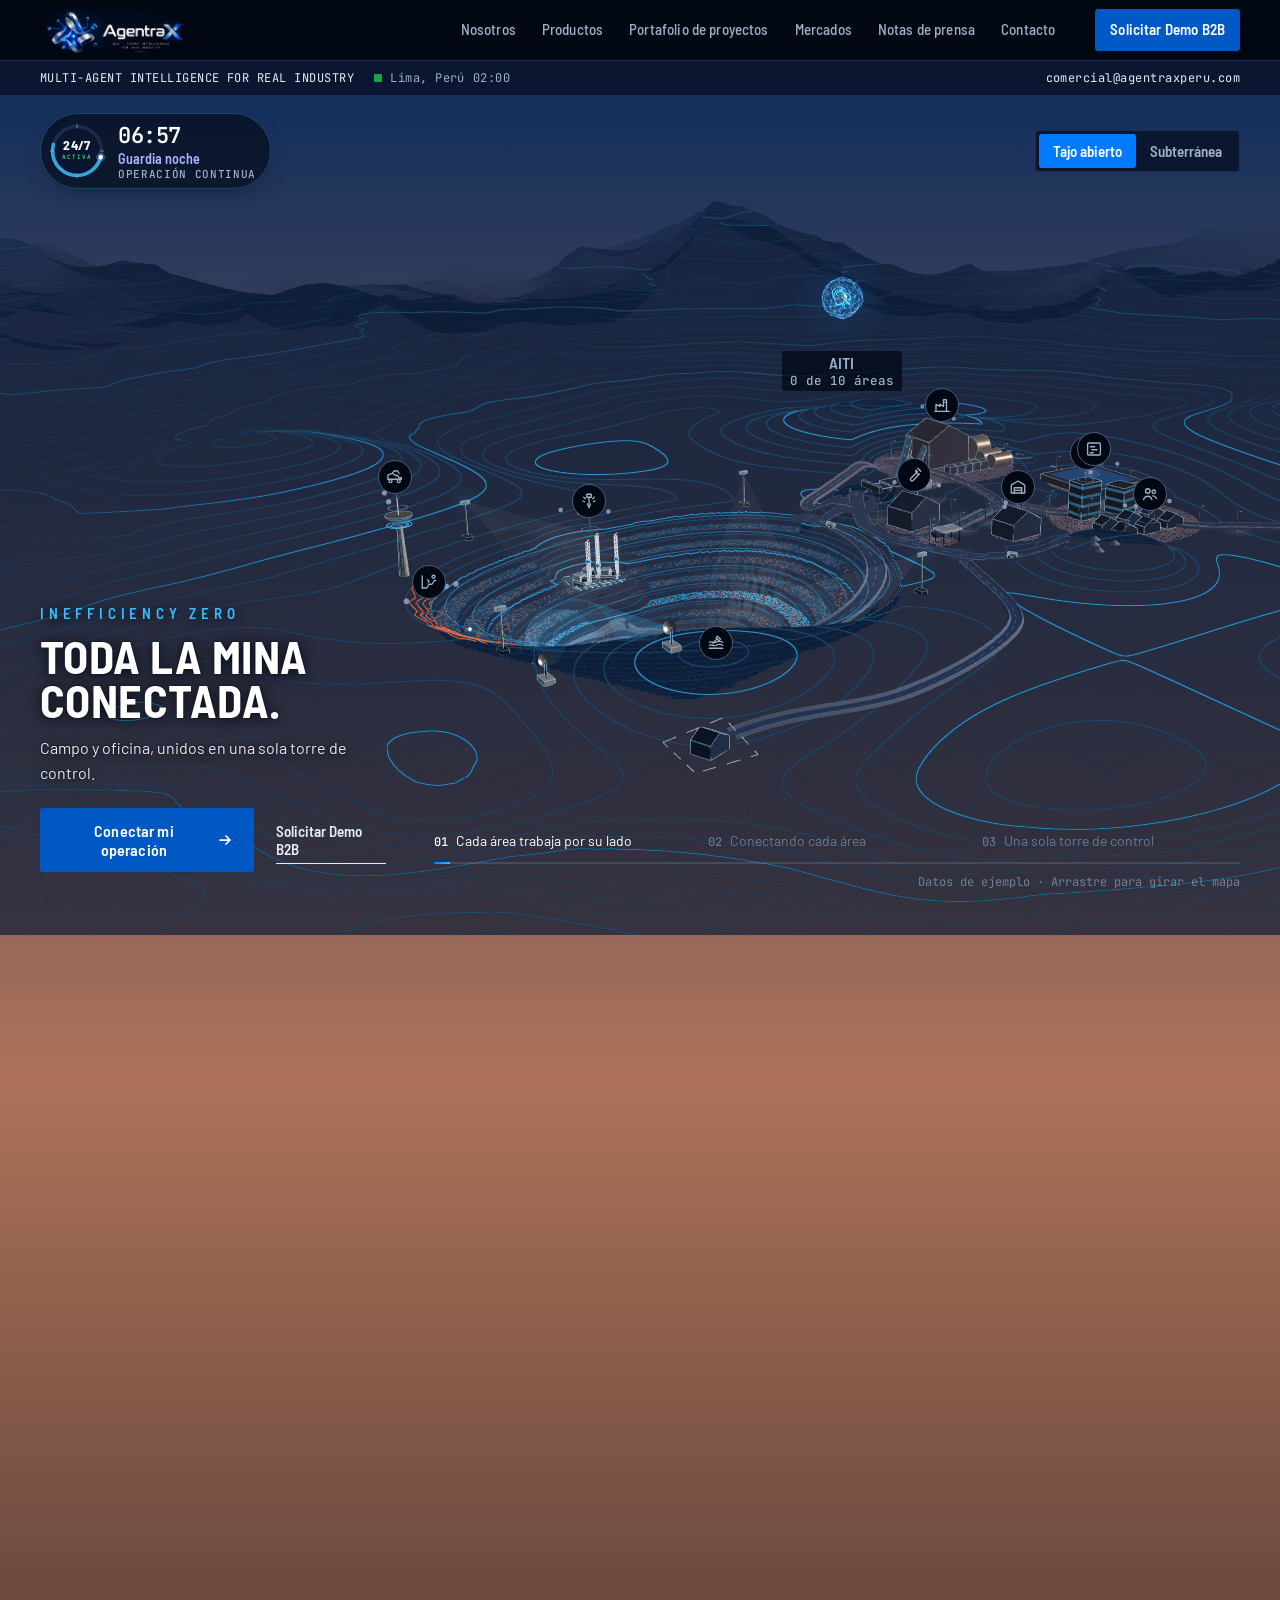
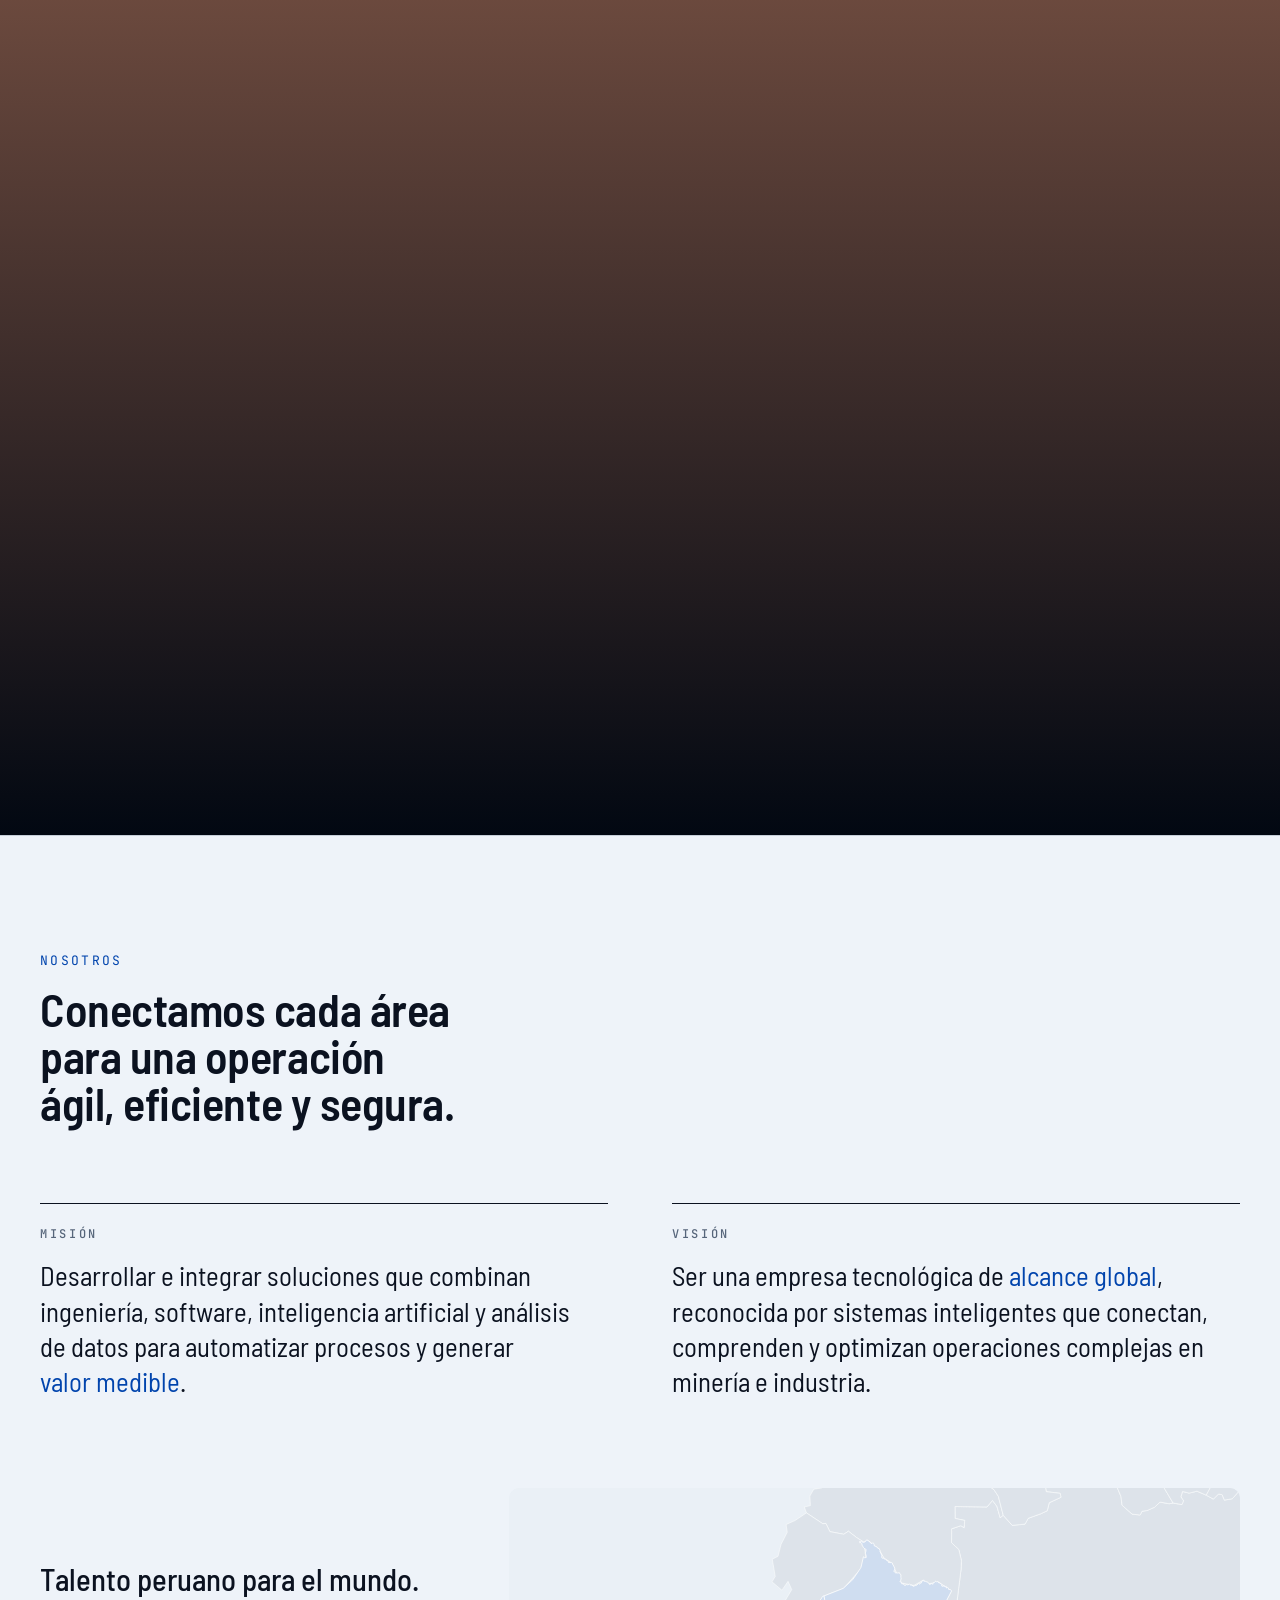
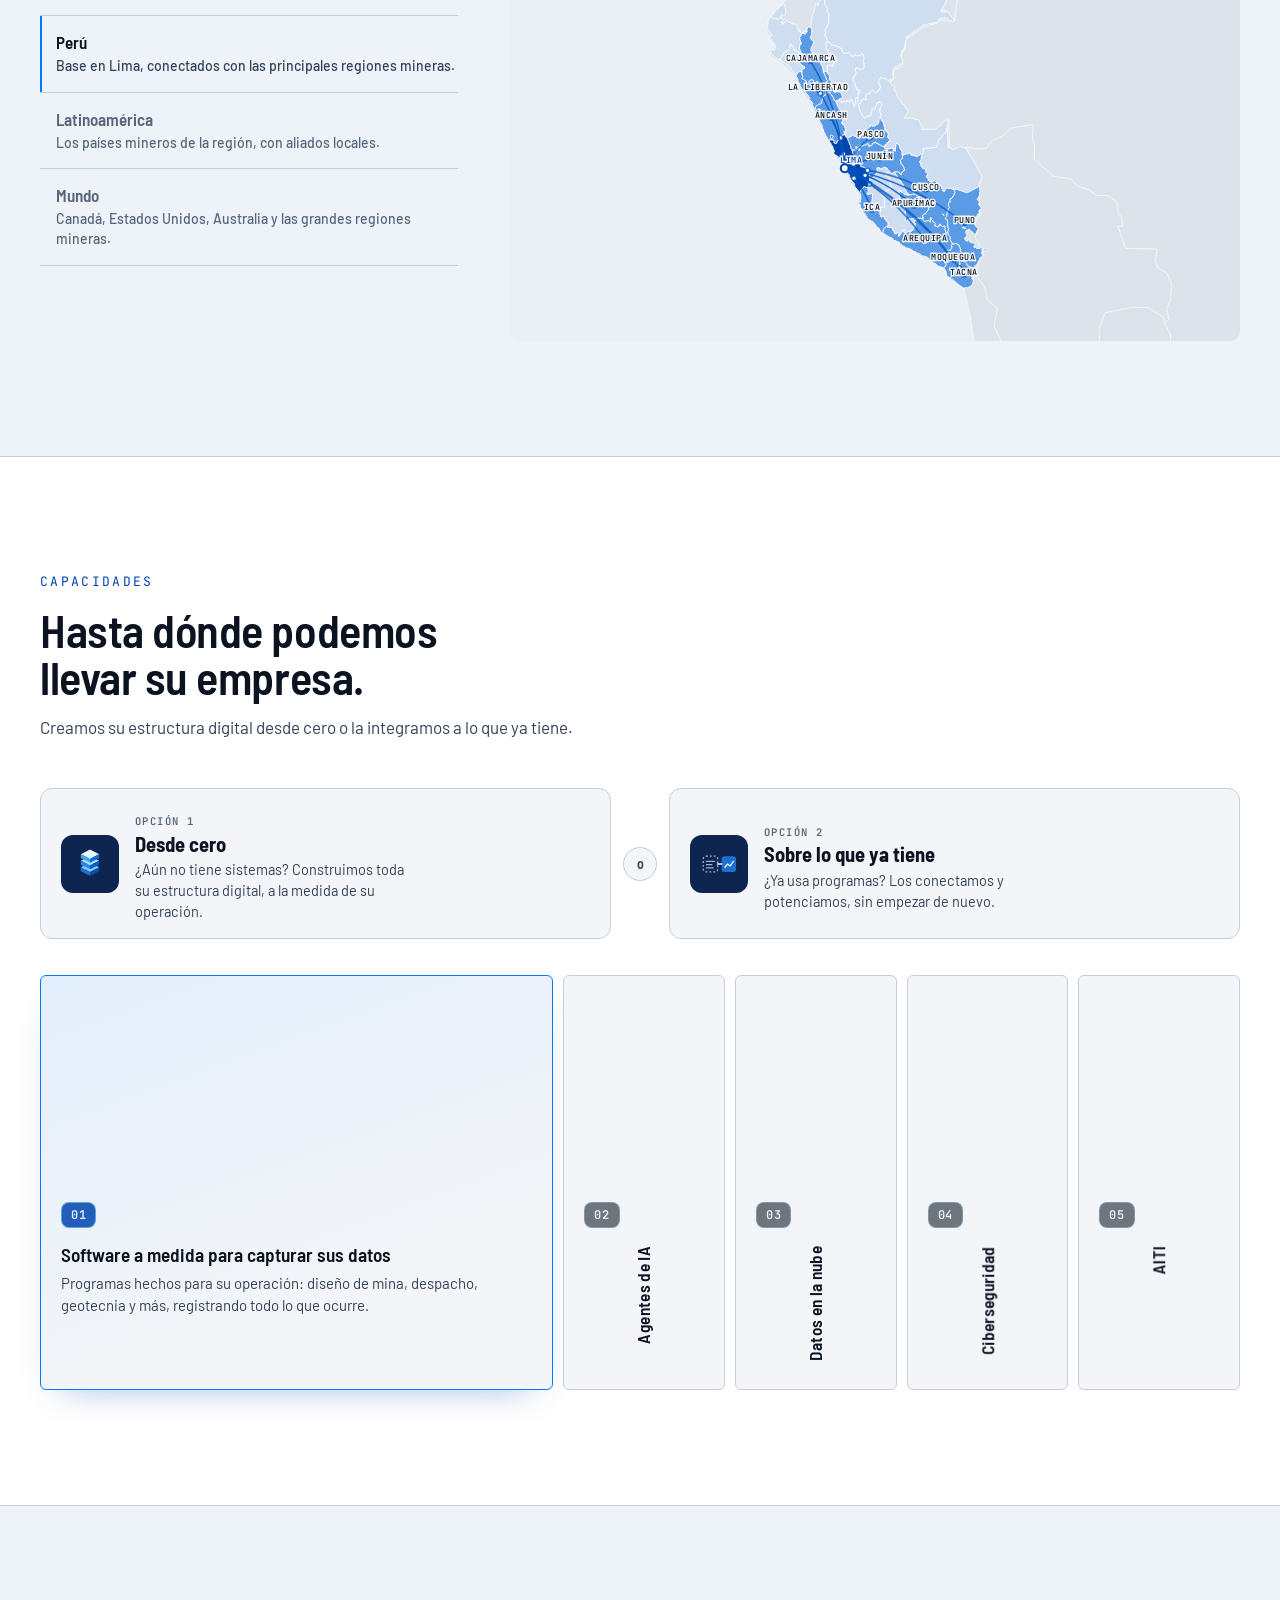
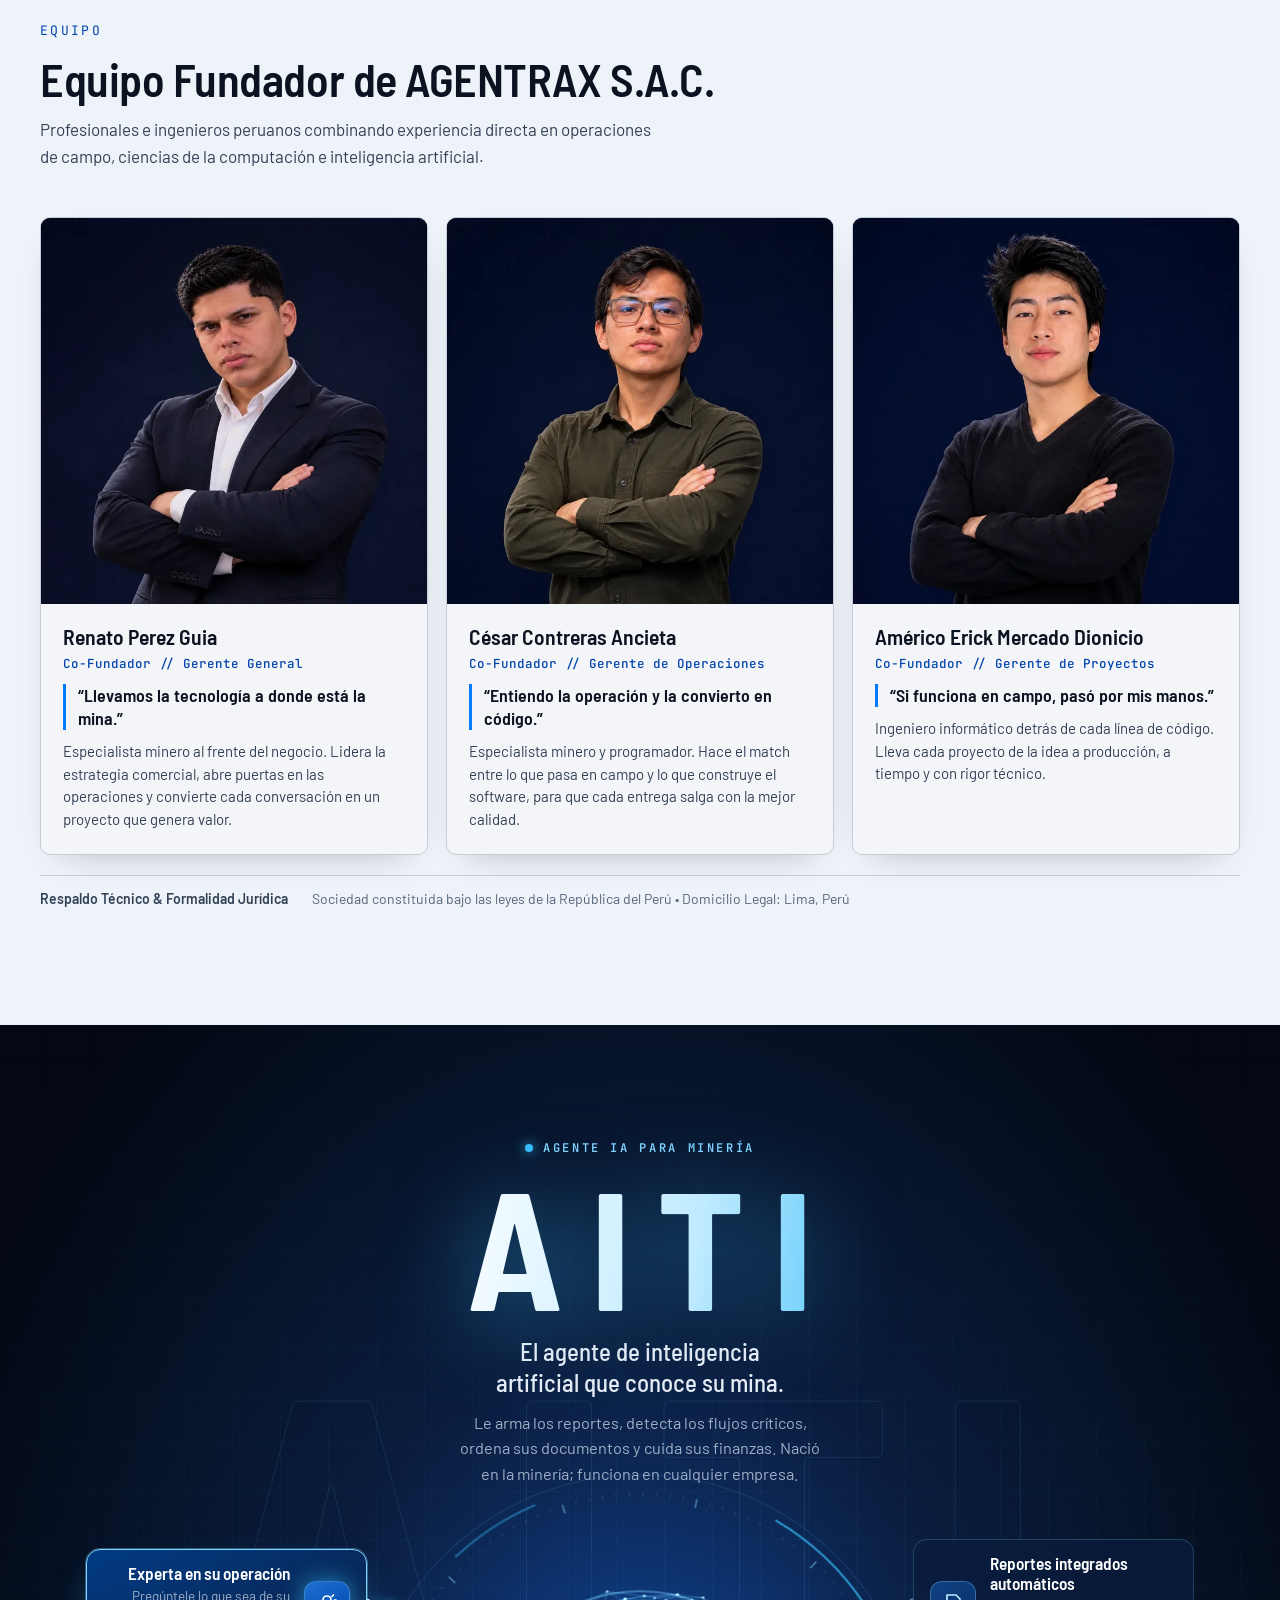
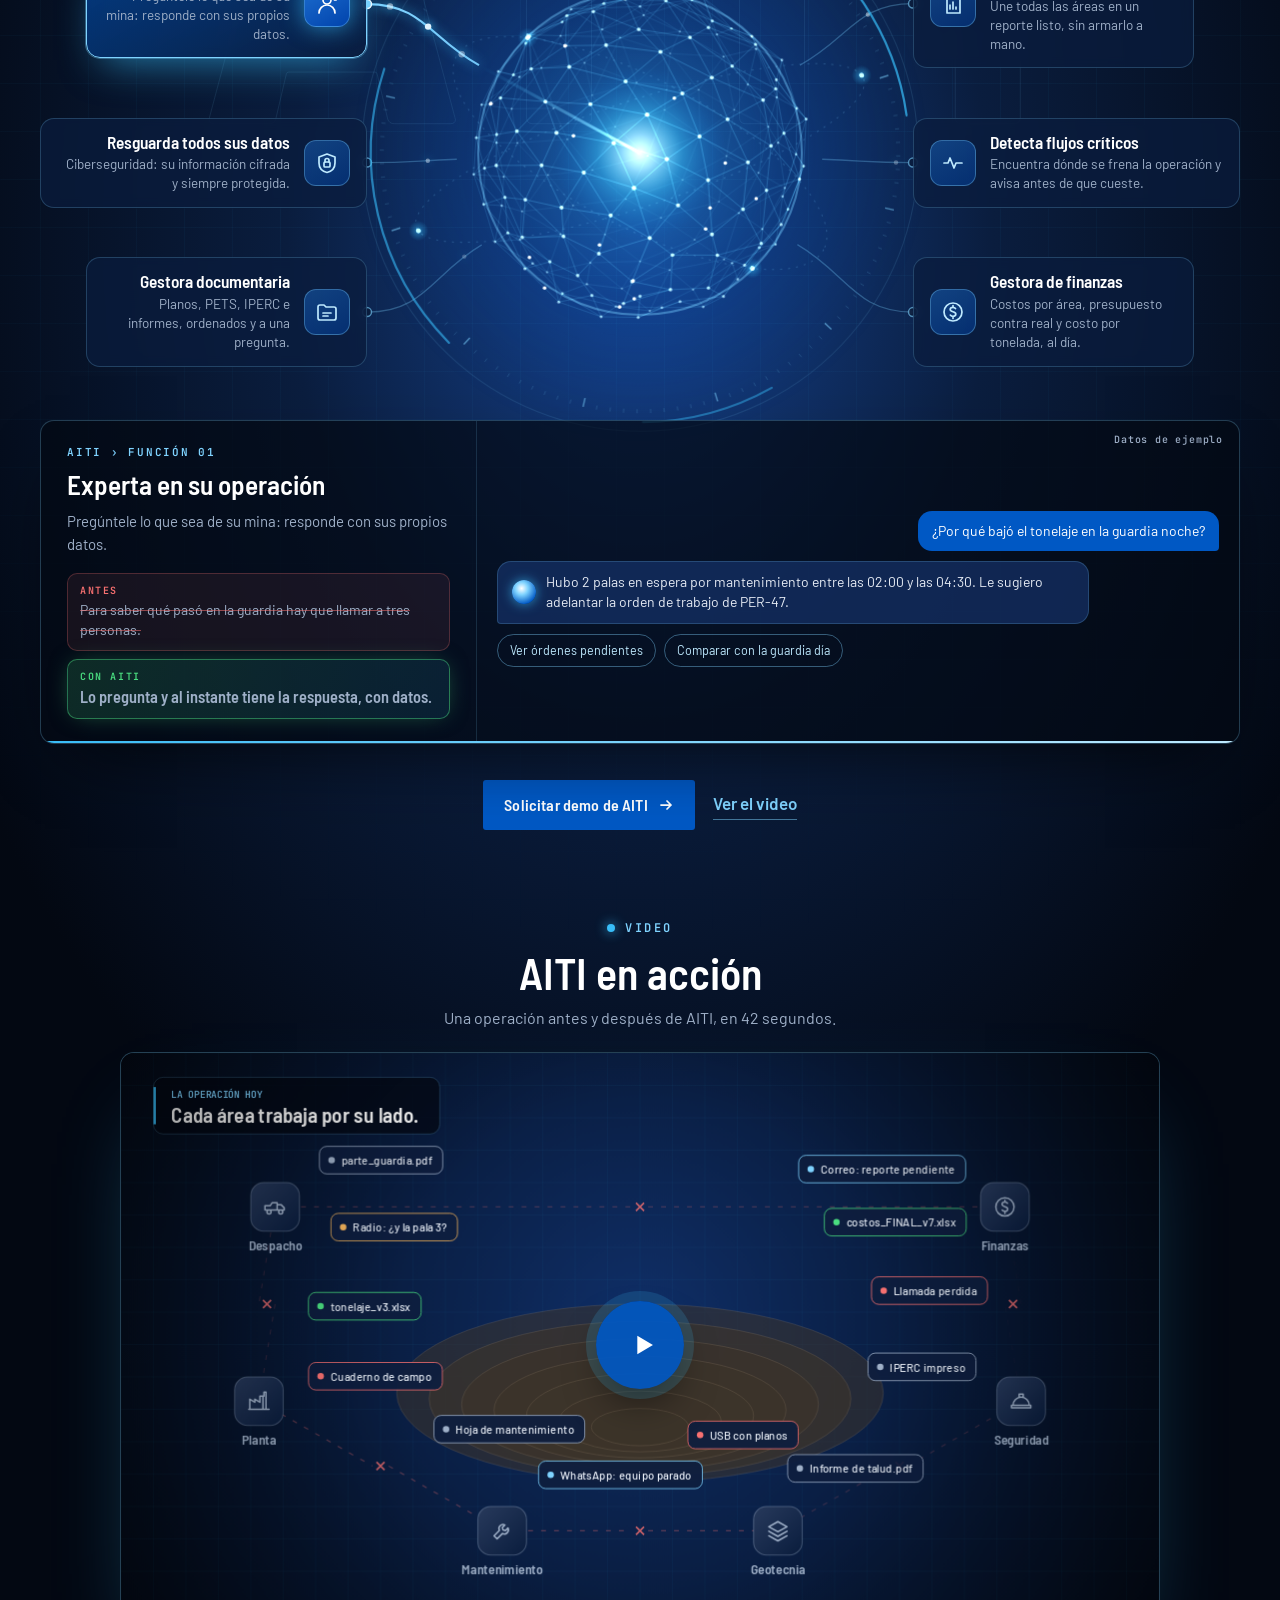
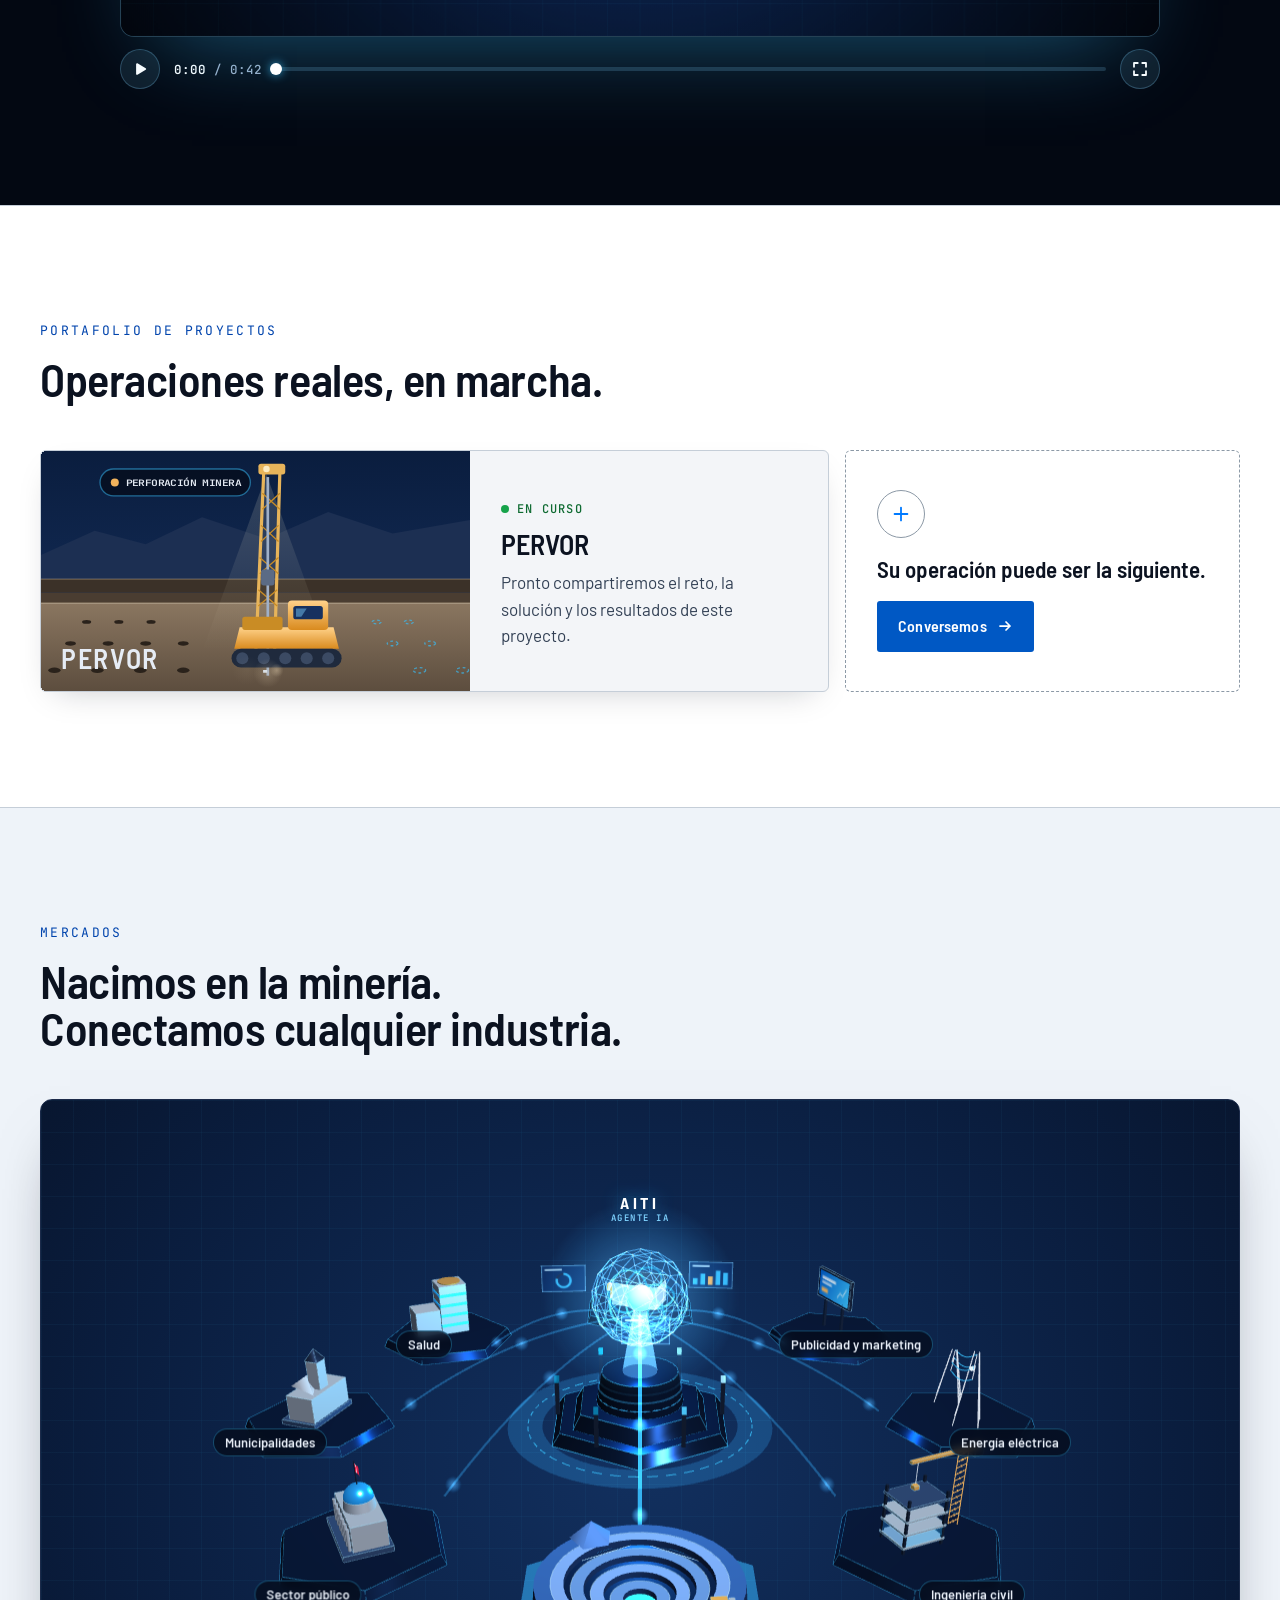
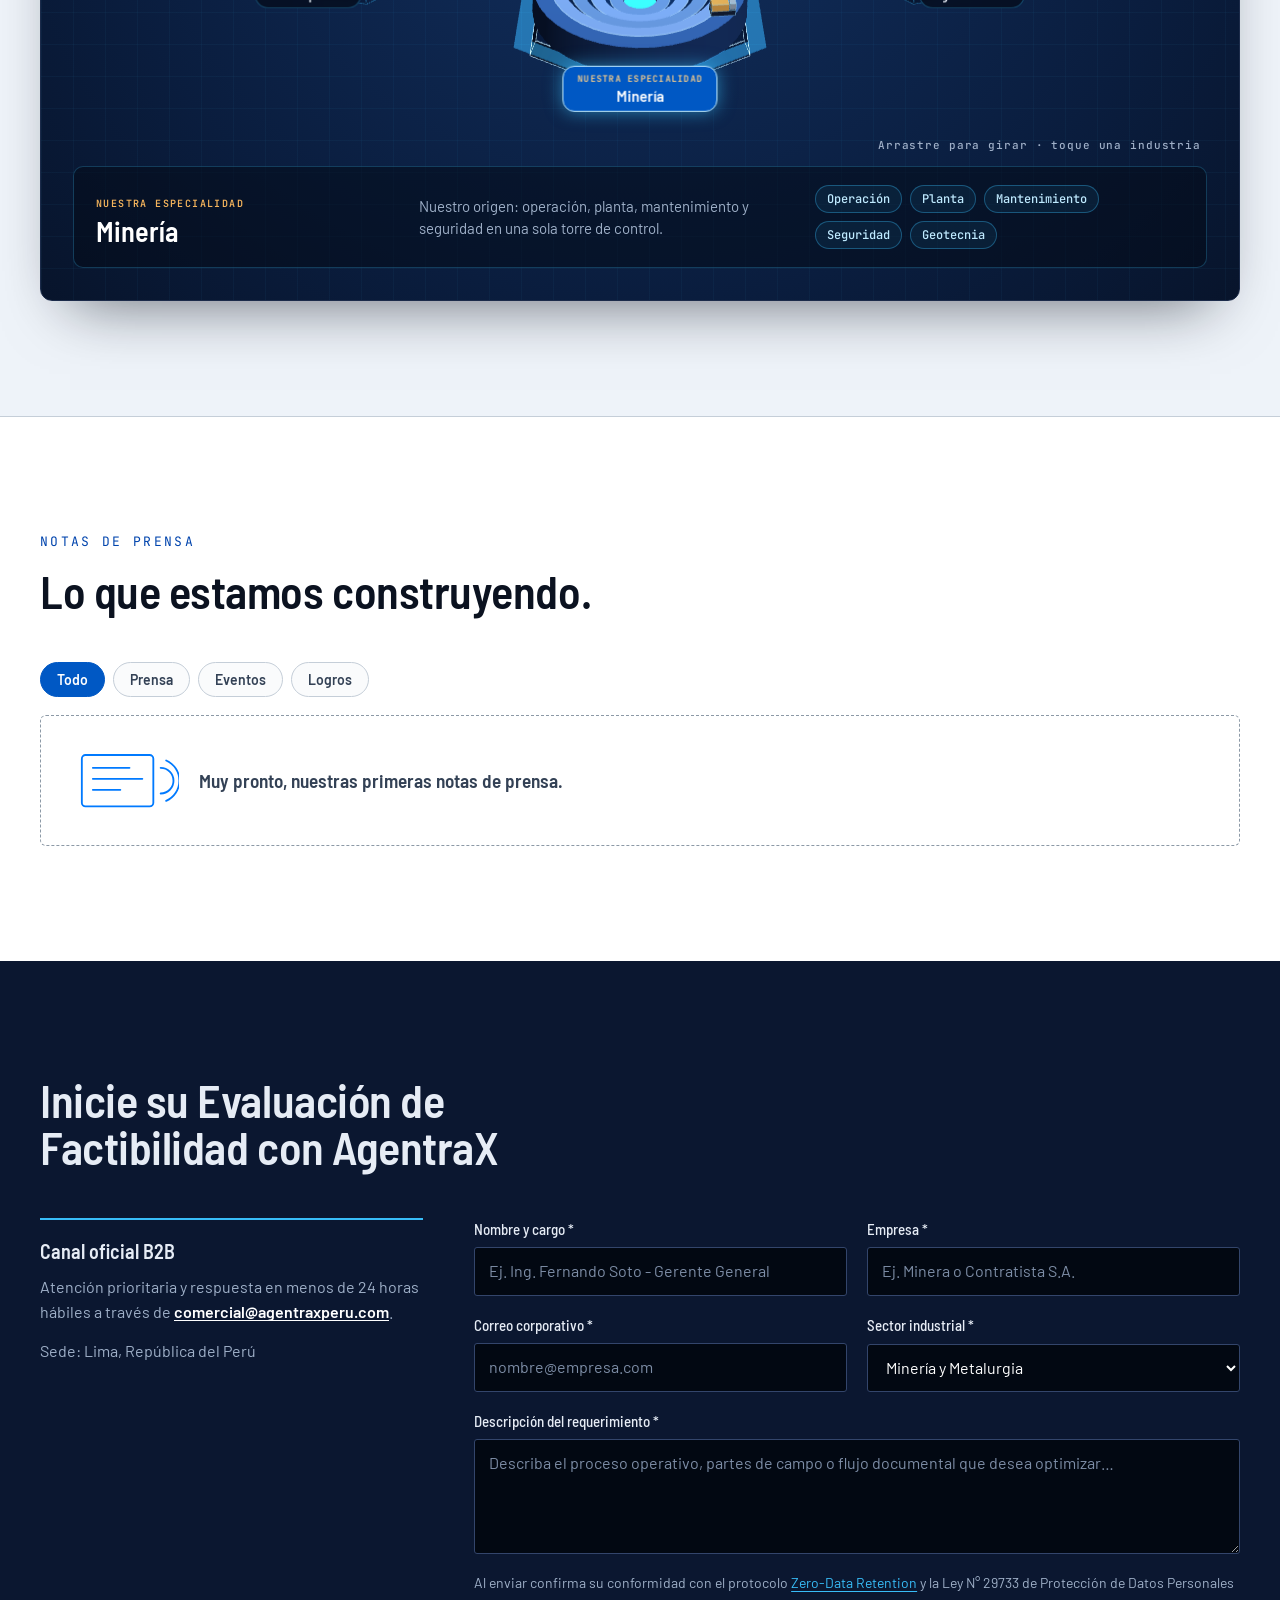
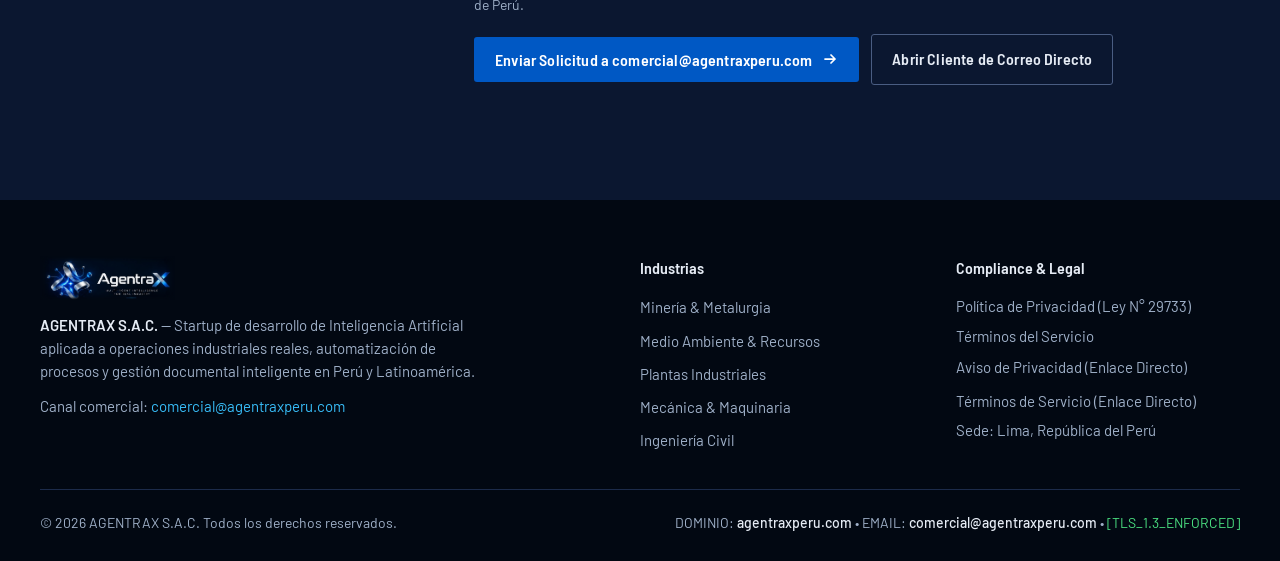
==== index.html @ 61d43626 "Merge branch 't6' into integ" ====
<!DOCTYPE html>
<html lang="es">
<head>
  <meta charset="UTF-8">
  <meta name="viewport" content="width=device-width, initial-scale=1.0">
  <title>AgentraX | Multi-Agent Intelligence for Real Industry</title>
  <meta name="description" content="Agentrax Perú S.A.C. - Inteligencia Artificial de múltiples agentes autónomos para operaciones industriales reales en Minería, Energía, Ambiental, Mecánica y Civil.">
  <meta name="keywords" content="Agentrax, AgentraX, IA Industrial, Agentes Autónomos, Minería Perú, Google Cloud Startups, Anthropic Claude, Doc-formatter, Transformación Digital">
  <meta name="author" content="AGENTRAX S.A.C.">
  <meta name="theme-color" content="#020812">

  <link rel="canonical" href="https://agentraxperu.com/">
  <meta property="og:type" content="website">
  <meta property="og:locale" content="es_PE">
  <meta name="twitter:card" content="summary_large_image">
  <meta property="og:url" content="https://agentraxperu.com/">
  <meta property="og:title" content="AgentraX | Multi-Agent Intelligence for Real Industry">
  <meta property="og:description" content="Orquestación de agentes cognitivos y compilación determinista para operaciones industriales en Perú y LATAM.">
  <meta property="og:image" content="https://agentraxperu.com/og-agentrax.jpg">
  <meta property="og:image:width" content="1200">
  <meta property="og:image:height" content="630">
  <meta name="twitter:image" content="https://agentraxperu.com/og-agentrax.jpg">

  <link rel="icon" href="brand-app-icon.png" type="image/png">
  <script type="application/ld+json">
  {"@context": "https://schema.org", "@type": "Organization", "name": "AgentraX", "legalName": "AGENTRAX S.A.C.", "url": "https://agentraxperu.com/", "logo": "https://agentraxperu.com/brand-app-icon.png", "email": "comercial@agentraxperu.com", "address": {"@type": "PostalAddress", "addressLocality": "Lima", "addressCountry": "PE"}}
  </script>

  <link rel="preconnect" href="https://fonts.googleapis.com">
  <link rel="preconnect" href="https://fonts.gstatic.com" crossorigin>
  <link href="https://fonts.googleapis.com/css2?family=Barlow+Semi+Condensed:wght@500;600;700&family=Barlow:wght@400;500;600&family=JetBrains+Mono:wght@400;500;600&display=swap" rel="stylesheet">

  <style>
    /* Respaldo con medidas cercanas a Barlow para que la página no salte al cargar la tipografía */
    @font-face { font-family: "Barlow SC Fallback"; src: local("Arial"); size-adjust: 86%; ascent-override: 116%; descent-override: 23%; line-gap-override: 0%; }
    @font-face { font-family: "Barlow Fallback"; src: local("Arial"); size-adjust: 93%; ascent-override: 107%; descent-override: 21%; line-gap-override: 0%; }
    :root {
      /* Sala de control: gris de trabajo, papel, tinta */
      --ground: #E4E8EC;
      --panel: #F3F5F8;
      --panel-2: #FAFBFC;
      --ink: #0B1220;
      --ink-2: #334155;
      --ink-3: #56657A;
      --line: #C5CED8;
      --pipe: #8C99A6;
      /* Navy del logo */
      --navy: #020812;
      --navy-2: #0B1730;
      --navy-line: #1C2B4A;
      --on-navy: #E6ECF5;
      --on-navy-2: #9FB0C8;
      /* Ley de color: azul = lo que AgentraX conecta, ámbar = atención, verde = en orden */
      --flow: #007AFF;
      --flow-deep: #0144AD;
      --cyan: #38BDF8;
      --alert: #D97706;
      --alert-ink: #8A4B00;
      --ok: #16A34A;
      --ok-ink: #0F6B32;

      --f-display: "Barlow Semi Condensed", "Barlow SC Fallback", sans-serif;
      --f-body: "Barlow", "Barlow Fallback", system-ui, sans-serif;
      --f-data: "JetBrains Mono", ui-monospace, monospace;

      --ease-out: cubic-bezier(0.23, 1, 0.32, 1);
      --ease-io: cubic-bezier(0.77, 0, 0.175, 1);
      --wrap: 1320px;
      --gutter: clamp(16px, 3.2vw, 40px);
    }

    *, *::before, *::after { box-sizing: border-box; }
    html { scroll-behavior: smooth; scroll-padding-top: 72px; -webkit-text-size-adjust: 100%; }
    @media (prefers-reduced-motion: reduce) { html { scroll-behavior: auto; } }
    body {
      margin: 0;
      background: var(--ground);
      color: var(--ink);
      font-family: var(--f-body);
      font-size: 17px;
      line-height: 1.55;
      -webkit-font-smoothing: antialiased;
      -webkit-tap-highlight-color: transparent;
    }
    ::selection { background: var(--flow); color: #fff; }
    ::-webkit-scrollbar { width: 10px; height: 10px; }
    ::-webkit-scrollbar-track { background: var(--ground); }
    ::-webkit-scrollbar-thumb { background: var(--pipe); border: 2px solid var(--ground); border-radius: 5px; }
    ::-webkit-scrollbar-thumb:hover { background: var(--flow-deep); }
    img { display: block; max-width: 100%; }
    a { color: inherit; text-underline-offset: 3px; }
    :focus-visible { outline: 2px solid var(--flow); outline-offset: 3px; border-radius: 2px; }
    .wrap { max-width: var(--wrap); margin: 0 auto; padding: 0 var(--gutter); }
    .skip { position: absolute; left: 12px; top: -60px; z-index: 60; background: var(--flow-deep); color: #fff; padding: 10px 14px; border-radius: 3px; font-weight: 600; text-decoration: none; }
    .skip:focus { top: 12px; }
    .sr-only { position: absolute; width: 1px; height: 1px; overflow: hidden; clip: rect(0 0 0 0); white-space: nowrap; }
    .num { font-family: var(--f-data); font-variant-numeric: tabular-nums; }

    /* ---------- Barra superior (navy del logo) ---------- */
    .bar { position: sticky; top: 0; z-index: 40; background: var(--navy); color: var(--on-navy); border-bottom: 1px solid var(--navy-line); }
    .bar .wrap { display: flex; align-items: center; gap: 28px; height: 60px; }
    .bar__logo img { height: 48px; width: auto; }
    .bar__nav { display: flex; gap: 2px; margin-left: auto; }
    .bar__nav a {
      font-family: var(--f-display); font-weight: 500; font-size: 15px; letter-spacing: 0.01em;
      color: var(--on-navy-2); text-decoration: none; padding: 8px 12px; border-radius: 3px;
      transition: color 150ms ease, background-color 150ms ease;
    }
    @media (hover: hover) { .bar__nav a:hover { color: #fff; background: var(--navy-2); } }
    .btn {
      display: inline-flex; align-items: center; justify-content: center; gap: 10px;
      font-family: var(--f-display); font-weight: 600; font-size: 16px; letter-spacing: 0.01em;
      padding: 12px 20px; border-radius: 3px; border: 1px solid transparent; cursor: pointer;
      text-decoration: none; touch-action: manipulation; transition: background-color 150ms ease, color 150ms ease, border-color 150ms ease, transform 150ms ease-out;
    }
    @media (hover: hover) { .btn:not(:disabled):hover { transform: translateY(-1px); } }
    .btn:not(:disabled):active { transform: scale(0.96); }
    /* Subrayado que se dibuja al pasar el cursor */
    .draw, .foot ul a, .foot__mail a, .strip__mail, .channel a, .bar__nav a span { text-decoration: none; background: linear-gradient(currentColor, currentColor) 0 100% / 0 1px no-repeat; transition: background-size 220ms var(--ease-out), color 150ms ease; }
    @media (hover: hover) { .draw:hover, .foot ul a:hover, .foot__mail a:hover, .strip__mail:hover, .channel a:hover, .bar__nav a:hover span { background-size: 100% 1px; } }
    .channel a { background-size: 100% 1px; }
    @media (hover: hover) { .channel a:hover { background-size: 0 1px; } }
    .btn--flow { background: #0058C4; color: #fff; }
    @media (hover: hover) { .btn--flow:hover { background: var(--flow-deep); } }
    .btn--line { background: transparent; color: var(--ink); border-color: var(--pipe); }
    @media (hover: hover) { .btn--line:hover { border-color: var(--ink); background: var(--panel-2); } }
    .btn--sm { padding: 8px 14px; font-size: 15px; }
    .btn svg { width: 16px; height: 16px; flex: none; }
    .bar__menu { display: none; margin-left: auto; background: none; border: 1px solid var(--navy-line); color: var(--on-navy); border-radius: 3px; padding: 7px 12px; font: 600 15px var(--f-display); cursor: pointer; }
    .bar__drop { display: none; }

    .strip { background: var(--navy-2); color: var(--on-navy-2); font-family: var(--f-data); font-size: 12px; letter-spacing: 0.04em; }
    .strip .wrap { display: flex; align-items: center; gap: 20px; height: 34px; }
    .strip__id { color: var(--on-navy); }
    .strip__live { display: inline-flex; align-items: center; gap: 8px; }
    .strip__live i { width: 8px; height: 8px; background: var(--ok); border-radius: 1px; }
    .strip__mail { margin-left: auto; color: var(--on-navy); text-decoration: none; }


    /* ---------- Apertura: del campo y la oficina a la torre ---------- */
    .intro { position: relative; height: 260vh; background: var(--navy); color: var(--on-navy); }
    .intro__stage { position: sticky; top: 60px; height: calc(100vh - 60px); height: calc(100svh - 60px); min-height: 560px; overflow: hidden; }
    .intro canvas { position: absolute; inset: 0; width: 100%; height: 100%; }
    .intro__bar { position: absolute; z-index: 5; top: 18px; left: var(--gutter); right: var(--gutter); display: flex; align-items: center; gap: 16px; flex-wrap: wrap; }
    .intro__step { margin: 0; display: flex; gap: 10px; align-items: center; font-family: var(--f-data); font-size: 13px; color: var(--on-navy-2); }
    .intro__step b { color: var(--cyan); font-weight: 500; }
    .mine-type { margin-left: auto; display: inline-flex; padding: 3px; background: var(--navy-2); border: 1px solid var(--navy-line); border-radius: 4px; }
    .mine-type button { background: none; border: 0; cursor: pointer; padding: 8px 14px; border-radius: 3px; font: 600 15px var(--f-display); color: var(--on-navy-2); touch-action: manipulation; transition: background-color 180ms ease, color 180ms ease; }
    .mine-type button[aria-selected="true"] { background: var(--flow); color: #fff; }
    @media (hover: hover) { .mine-type button[aria-selected="false"]:hover { color: #fff; } }
    .intro__sample { font-family: var(--f-data); font-size: 12px; color: #F3B35C; border: 1px solid #6B4A16; padding: 3px 8px; border-radius: 2px; }
    .intro__copy { position: absolute; z-index: 3; left: var(--gutter); bottom: clamp(28px, 7vh, 72px); width: min(27vw, 420px); }
    .intro h2 { font-family: var(--f-display); font-weight: 700; text-transform: uppercase; font-size: clamp(2.1rem, 3.6vw, 3.9rem); line-height: 0.96; letter-spacing: 0.01em; margin: 0 0 14px; color: #fff; text-wrap: balance; }
    .intro h2, .intro__sub { text-shadow: 0 2px 14px rgba(2, 8, 18, 0.95), 0 0 2px rgba(2, 8, 18, 0.8); }
    .intro__motto { margin: 0 0 12px; font: 600 15px var(--f-display); letter-spacing: 0.32em; text-transform: uppercase; color: var(--cyan); text-shadow: 0 2px 12px rgba(2, 8, 18, 0.9); }
    .intro__sub { margin: 0 0 22px; font-size: clamp(16px, 1.25vw, 19px); color: var(--on-navy); }
    .intro__actions { display: flex; flex-direction: column; align-items: flex-start; gap: 10px; }
    .intro .btn--line { color: var(--on-navy); border-color: #4A5D82; }
    @media (hover: hover) { .intro .btn--line:hover { background: var(--navy-2); border-color: var(--on-navy-2); } }
    .intro__hint { position: absolute; z-index: 3; right: var(--gutter); bottom: 18px; font-size: 14px; color: var(--on-navy-2); display: flex; align-items: center; gap: 8px; transition: opacity 300ms ease; }
    .intro__hint svg { width: 16px; height: 16px; transform: rotate(90deg); }
    .intro[data-done="true"] .intro__hint { opacity: 0; }
    /* Diseño mínimo: arriba reloj y tipo de mina; abajo la historia en tres pasos */
    .intro__bar { justify-content: space-between; }
    .intro__bar .mine-type { margin-left: 0; }
    .intro__link { font: 600 15px var(--f-display); color: var(--on-navy); text-decoration: none; padding: 6px 0; background: linear-gradient(currentColor, currentColor) 0 100% / 100% 1px no-repeat; transition: background-size 220ms var(--ease-out), color 150ms ease; }
    @media (hover: hover) { .intro__link:hover { color: #fff; background-size: 0 1px; } }
    .intro__actions { flex-direction: row; align-items: center; gap: 22px; }
    .intro__rail { position: absolute; z-index: 3; left: calc(var(--gutter) + min(27vw, 420px) + 48px); right: var(--gutter); bottom: clamp(24px, 5vh, 52px); }
    .rail { list-style: none; margin: 0 0 10px; padding: 0; display: grid; grid-template-columns: repeat(3, minmax(0, 1fr)); gap: 16px; }
    .rail li { display: flex; gap: 8px; align-items: baseline; font-size: 14px; color: rgba(159, 176, 200, 0.55); transition: color 300ms ease; }
    .rail li b { font: 500 12px var(--f-data); color: inherit; }
    .intro__rail[data-stage="0"] li[data-k="0"], .intro__rail[data-stage="1"] li[data-k="1"], .intro__rail[data-stage="2"] li[data-k="2"] { color: #fff; }
    .intro__rail[data-stage="1"] li[data-k="0"], .intro__rail[data-stage="2"] li[data-k="0"], .intro__rail[data-stage="2"] li[data-k="1"] { color: var(--cyan); }
    .rail__bar { height: 2px; background: rgba(159, 176, 200, 0.2); border-radius: 1px; overflow: hidden; }
    .rail__bar i { display: block; height: 100%; background: linear-gradient(90deg, var(--flow), var(--cyan)); transform-origin: left; transform: scaleX(0.02); transition: transform 120ms linear; }
    .rail__note { margin: 10px 0 0; font: 400 12px var(--f-data); color: rgba(159, 176, 200, 0.6); text-align: right; }
    /* Áreas solo con su ícono; el nombre aparece al pasar el cursor o tocar */
    .intro.is-3d .spot__name { opacity: 0; transform: translateX(-4px); transition: opacity 160ms ease, transform 160ms var(--ease-out); pointer-events: none; }
    .intro.is-3d .spot--right .spot__name { transform: translateX(4px); }
    .intro.is-3d .spot:hover .spot__name, .intro.is-3d .spot:focus-visible .spot__name, .intro.is-3d .spot[aria-expanded="true"] .spot__name { opacity: 1; transform: none; }
    .intro__spots { position: absolute; inset: 0; z-index: 2; pointer-events: none; transition: opacity 200ms ease; }
    .intro__spots .spot { pointer-events: auto; }
    .intro.is-3d .intro__stage { touch-action: pan-y; cursor: grab; }
    .intro.is-3d .intro__stage.is-dragging { cursor: grabbing; }
    .intro__drag { display: none; font-size: 13px; color: var(--on-navy-2); }
    .intro__clock { display: none; margin: 0; align-items: center; gap: 8px; font-family: var(--f-data); font-size: 13px; color: var(--on-navy-2); padding: 4px 10px; border: 1px solid var(--navy-line); border-radius: 3px; background: rgba(2, 8, 18, 0.55); }
    .intro__clock b { color: #fff; font-weight: 500; }
    /* Reloj de turno 24/7: dial con la franja del día, punto que recorre la jornada y guardia en curso */
    .clock24 { display: none; align-items: center; gap: 12px; padding: 7px 14px 7px 7px; border: 1px solid rgba(56, 189, 248, 0.28); border-radius: 40px; background: rgba(2, 8, 18, 0.62); backdrop-filter: blur(6px); -webkit-backdrop-filter: blur(6px); box-shadow: 0 8px 24px -12px rgba(0, 0, 0, 0.6); }
    .intro.is-3d .clock24 { display: inline-flex; }
    .clock24__dial { width: 58px; height: 58px; flex: none; overflow: visible; }
    .clock24__track { fill: rgba(11, 23, 48, 0.9); stroke: #1c2b4a; stroke-width: 4; }
    .clock24__day { fill: none; stroke: #38bdf8; stroke-width: 4; stroke-linecap: round; opacity: 0.85; }
    .clock24__ticks line { stroke: rgba(159, 176, 200, 0.55); stroke-width: 1.4; }
    .clock24__glow { fill: #38bdf8; opacity: 0.35; }
    .clock24__dot { fill: #fff; }
    .clock24__num { fill: #fff; font: 700 15px var(--f-display); text-anchor: middle; letter-spacing: 0.02em; }
    .clock24__sub { fill: #4ade80; font: 600 6.5px var(--f-data); text-anchor: middle; letter-spacing: 0.18em; }
    .clock24__info { display: grid; line-height: 1.15; }
    .clock24__time { font: 600 22px var(--f-data); color: #fff; font-variant-numeric: tabular-nums; letter-spacing: -0.02em; }
    .clock24__shift { font: 600 14px var(--f-display); color: var(--cyan); }
    .clock24.is-night .clock24__shift { color: #a5b4fc; }
    .clock24__label { font: 500 11px var(--f-data); color: var(--on-navy-2); letter-spacing: 0.06em; text-transform: uppercase; }
    @media (prefers-reduced-motion: no-preference) { .clock24__glow { animation: clockPulse 2s ease-in-out infinite; } @keyframes clockPulse { 50% { opacity: 0.1; } } }
    .intro.is-3d .intro__clock { display: inline-flex; }
    .intro__dot { width: 7px; height: 7px; border-radius: 50%; background: var(--ok); flex: none; }
    .intro.is-3d .intro__drag { display: inline; }
    .intro.is-swapping .intro__spots, .intro.is-swapping canvas { opacity: 0; }
    .intro canvas { transition: opacity 200ms ease; }

    /* Cada área: insignia con ícono, nombre y lectura de ejemplo */
    .spot { position: absolute; display: flex; align-items: center; gap: 8px; transform: translate(-17px, -17px); background: none; border: 0; padding: 0; cursor: pointer; color: var(--on-navy-2); font: 600 14.5px var(--f-display); white-space: nowrap; touch-action: manipulation; transition: color 300ms ease; }
    .spot--right { flex-direction: row-reverse; transform: translate(calc(-100% + 17px), -17px); }
    .spot__badge { width: 34px; height: 34px; flex: none; display: grid; place-items: center; border-radius: 50%; background: var(--navy); border: 1.5px solid #4A5D82; color: var(--on-navy-2); transition: background-color 300ms ease, border-color 300ms ease, color 300ms ease, box-shadow 300ms ease; }
    .spot__badge svg { width: 18px; height: 18px; }
    .spot[data-alert] .spot__badge { border-color: #F3B35C; color: #F3B35C; }
    .spot__name { padding: 2px 6px; background: rgba(2, 8, 18, 0.72); border-radius: 2px; }
    .spot.is-on { color: #fff; }
    .spot.is-on .spot__badge { background: var(--flow); border-color: var(--flow); color: #fff; box-shadow: 0 0 0 4px rgba(0, 122, 255, 0.18); }
    .spot.is-on[data-alert] .spot__badge { background: var(--alert); border-color: var(--alert); box-shadow: 0 0 0 4px rgba(217, 119, 6, 0.2); }
    .spot__card { position: absolute; left: 0; top: calc(100% + 8px); min-width: 210px; padding: 10px 12px; background: var(--navy-2); border: 1px solid var(--navy-line); border-radius: 3px; display: grid; gap: 2px; text-align: left; opacity: 0; transform: translateY(-4px); pointer-events: none; box-shadow: 0 12px 28px -12px rgba(0, 0, 0, 0.6); transition: opacity 160ms ease, transform 160ms var(--ease-out); }
    .spot--right .spot__card { left: auto; right: 0; }
    .spot__card b { font-family: var(--f-data); font-weight: 500; font-size: 20px; color: #fff; }
    .spot__card span { font: 400 13.5px var(--f-body); color: var(--on-navy-2); white-space: normal; }
    .spot[aria-expanded="true"], .spot:hover, .spot:focus-visible { z-index: 6; }
    .spot[aria-expanded="true"] .spot__card { opacity: 1; transform: none; }
    @media (hover: hover) { .spot:hover .spot__card { opacity: 1; transform: none; } }

    .hub { position: absolute; z-index: 3; transform: translate(-50%, -50%); width: clamp(104px, 9.6vw, 150px); aspect-ratio: 1; display: grid; place-items: center; border-radius: 50%; border: 1px solid #33456B; background: var(--navy); transition: border-color 500ms ease, box-shadow 500ms ease; }
    .hub img { width: 70%; height: auto; opacity: 0.45; filter: grayscale(1); transition: opacity 600ms ease, filter 600ms ease; }
    .hub__label { position: absolute; top: calc(100% + 10px); left: 50%; transform: translateX(-50%); white-space: nowrap; text-align: center; font: 600 16px var(--f-display); color: var(--on-navy-2); padding: 2px 8px; background: rgba(2, 8, 18, 0.72); border-radius: 2px; transition: color 400ms ease; }
    .hub__label small { display: block; font: 500 12.5px var(--f-data); color: var(--on-navy-2); }
    .intro.is-3d .hub { width: 0; height: 0; border: 0; background: none; box-shadow: none !important; }
    .intro.is-3d .hub img { display: none; }
    .intro.is-3d .hub__label { top: 0; }
    .intro[data-lit="true"] .hub { border-color: var(--flow); box-shadow: 0 0 0 10px rgba(0, 122, 255, 0.12), 0 0 0 22px rgba(0, 122, 255, 0.06); }
    .intro[data-lit="true"] .hub img { opacity: 1; filter: none; }
    .intro[data-lit="true"] .hub__label { color: #fff; }
    .intro[data-lit="true"] .hub__label small { color: var(--cyan); }

    @media (prefers-reduced-motion: reduce) {
      .intro { height: auto; }
      .intro__stage { position: relative; top: 0; }
      .intro__hint { display: none; }
    }
    @media (max-width: 900px) {
      .intro { height: 230vh; }
      .intro__rail { left: var(--gutter); top: 66px; bottom: auto; }
      .intro__bar ~ .intro__rail { top: 66px; }
      .rail { grid-template-columns: 1fr; margin: 0 0 6px; }
      .rail li { display: none; font-size: 13px; }
      .intro__rail[data-stage="0"] li[data-k="0"], .intro__rail[data-stage="1"] li[data-k="1"], .intro__rail[data-stage="2"] li[data-k="2"] { display: flex; }
      .rail__note { display: none; }
      .intro__copy { width: auto; right: var(--gutter); }
      .intro__actions { flex-direction: row; flex-wrap: wrap; }
      .intro__hint { display: none; }
      .spot { transform: translate(-14px, -14px); }
      .spot--right { transform: translate(calc(-100% + 14px), -14px); }
      .spot__badge { width: 28px; height: 28px; }
      .spot__badge svg { width: 15px; height: 15px; }
      .spot__name { display: none; }
      .spot__card { min-width: 170px; }
    }
    @media (max-width: 560px) {
      .intro__rail, .intro__bar ~ .intro__rail { top: 92px; }
      .clock24 { gap: 9px; padding: 5px 11px 5px 5px; }
      .clock24__dial { width: 46px; height: 46px; }
      .clock24__time { font-size: 17px; }
      .clock24__label { display: none; }
      .intro__bar { top: 12px; gap: 8px 12px; }
      .intro__step { order: 3; width: 100%; font-size: 12px; }
      .mine-type { margin-left: 0; }
      .intro.is-3d .intro__drag { display: none; }
      .mine-type button { padding: 6px 10px; font-size: 14px; }
      .intro__actions .btn { width: 100%; }
    }

    /* ---------- Encabezado de la pantalla ---------- */
    .top { display: grid; grid-template-columns: minmax(0, 7fr) minmax(0, 5fr); column-gap: clamp(24px, 4vw, 64px); padding-top: clamp(28px, 3.4vw, 44px); padding-bottom: clamp(48px, 7vw, 96px); }
    .top h1 {
      grid-column: 1; grid-row: 1 / span 2; align-self: end;
      font-family: var(--f-display); font-weight: 600; margin: 0;
      font-size: clamp(2.1rem, 4.2vw, 3.9rem); line-height: 1.0; letter-spacing: -0.012em;
      text-wrap: balance; color: var(--ink);
    }
    .top { position: relative; }
    main { overflow-x: clip; }
    .top > :not(.topo) { position: relative; z-index: 1; }
    .topo { position: absolute; z-index: 0; top: 0; left: calc(50% - 50vw); width: 100vw; height: var(--topo-h, 420px); pointer-events: none; -webkit-mask-image: linear-gradient(to bottom, #000 55%, transparent); mask-image: linear-gradient(to bottom, #000 55%, transparent); }
    .top__text { grid-column: 2; grid-row: 1; margin: 0 0 18px; color: var(--ink-2); max-width: 60ch; font-size: 16.5px; }
    .top__text p { margin: 0; }
    .top__text strong { color: var(--ink); font-weight: 600; }
    .more-btn { margin-top: 6px; padding: 4px 0; background: none; border: 0; cursor: pointer; font: 600 15px var(--f-body); color: var(--flow-deep); touch-action: manipulation; }
    .more-btn::after { content: ""; display: block; height: 1.5px; background: currentColor; transform: scaleX(0.35); transform-origin: left; transition: transform 220ms var(--ease-out); }
    @media (hover: hover) { .more-btn:hover::after { transform: scaleX(1); } }
    .top__actions { grid-column: 2; grid-row: 2; display: flex; flex-wrap: wrap; gap: 12px; }
    .plant { grid-column: 1 / -1; grid-row: 3; min-width: 0; margin-top: clamp(24px, 2.6vw, 32px); }

    /* ---------- Torre de control ---------- */
    .screen { background: var(--panel); border: 1px solid var(--line); border-radius: 4px; box-shadow: 0 1px 2px rgba(11, 18, 32, 0.06), 0 12px 32px -12px rgba(11, 18, 32, 0.18); }
    .screen__head { display: flex; flex-wrap: wrap; align-items: center; gap: 12px 24px; padding: 14px 18px; border-bottom: 1px solid var(--line); }
    .screen__title { font-family: var(--f-display); font-weight: 600; font-size: 18px; margin: 0; }
    .screen__sub { color: var(--ink-3); font-size: 15px; margin: 0; }
    .pause { background: none; border: 1px solid var(--line); border-radius: 2px; padding: 3px 8px; font: 500 13px var(--f-body); color: var(--ink-2); cursor: pointer; touch-action: manipulation; transition: border-color 150ms ease; }
    @media (hover: hover) { .pause:hover { border-color: var(--ink-3); } }
    .tag-sample { margin-left: auto; font-family: var(--f-data); font-size: 12px; color: var(--alert-ink); background: #FDF1DF; border: 1px solid #F1CF9B; padding: 3px 8px; border-radius: 2px; }

    .tabs { display: grid; grid-template-columns: repeat(6, minmax(0, 1fr)); border-bottom: 1px solid var(--line); }
    @media (max-width: 1180px) { .tabs { display: flex; overflow-x: auto; scrollbar-width: none; } }
    .tabs::-webkit-scrollbar { display: none; }
    .tab {
      flex: 1 0 auto; display: flex; align-items: center; gap: 10px; text-align: left;
      background: none; border: 0; border-right: 1px solid var(--line); cursor: pointer;
      padding: 12px 18px 11px; color: var(--ink-3); font: inherit; position: relative;
      transition: color 150ms ease, background-color 150ms ease;
    }
    .tab:last-child { border-right: 0; }
    .tab svg { width: 22px; height: 22px; flex: none; }
    .tab b { display: block; font-family: var(--f-display); font-weight: 600; font-size: 16px; color: var(--ink-2); line-height: 1.15; }
    .tab small { display: block; font-size: 13px; line-height: 1.3; }
    .tab::after { content: ""; position: absolute; left: 0; right: 0; bottom: -1px; height: 3px; background: var(--flow); transform: scaleX(0); transition: transform 220ms var(--ease-out); }
    .tab[aria-selected="true"] { background: var(--panel-2); color: var(--flow-deep); }
    .tab[aria-selected="true"] b { color: var(--ink); }
    .tab[aria-selected="true"]::after { transform: scaleX(1); }
    @media (hover: hover) { .tab:hover { background: var(--panel-2); } }

    .mimic { position: relative; padding: clamp(20px, 3vw, 36px); }
    .mimic__grid { position: relative; z-index: 1; display: grid; grid-template-columns: minmax(0, 1fr) minmax(0, 1.3fr) minmax(0, 1fr); grid-template-rows: repeat(3, auto); column-gap: clamp(48px, 6vw, 96px); row-gap: 18px; }
    .mimic__grid .area:nth-of-type(1) { grid-column: 1; grid-row: 1; }
    .mimic__grid .area:nth-of-type(2) { grid-column: 1; grid-row: 2; }
    .mimic__grid .area:nth-of-type(3) { grid-column: 1; grid-row: 3; }
    .mimic__grid .area:nth-of-type(4) { grid-column: 3; grid-row: 1; }
    .mimic__grid .area:nth-of-type(5) { grid-column: 3; grid-row: 2; }
    .mimic__grid .area:nth-of-type(6) { grid-column: 3; grid-row: 3; }
    .tower { grid-column: 2; grid-row: 1 / span 3; }
    .pipes { position: absolute; inset: 0; width: 100%; height: 100%; z-index: 0; pointer-events: none; overflow: visible; }
    .pipes path { fill: none; stroke-width: 2.5; stroke-linejoin: round; }
    .pipes .p-base { stroke: var(--pipe); }
    .pipes .p-alert { stroke: var(--alert); stroke-dasharray: 6 5; }
    .pipes .p-flow { stroke: var(--flow); }
    .pipes circle { fill: var(--flow); }
    .pipes circle.c-alert { fill: var(--alert); }

    .area { background: var(--panel-2); border: 1px solid var(--line); border-radius: 3px; padding: 12px 14px 14px; display: grid; gap: 6px; transition: border-color 200ms ease; }
    .area[data-state="alert"] { border-color: #E9B26A; }
    .area__top { display: flex; align-items: center; gap: 8px; }
    .area__id { font-family: var(--f-data); font-size: 12px; color: var(--ink-3); white-space: nowrap; }
    @media (max-width: 1180px) { .area__id { display: none; } }
    .area__name { font-family: var(--f-display); font-weight: 600; font-size: 17px; line-height: 1.15; }
    .state { margin-left: auto; display: inline-flex; align-items: center; gap: 6px; font-size: 13px; font-weight: 500; white-space: nowrap; }
    .state svg { width: 12px; height: 12px; }
    .state--ok { color: var(--ok-ink); }
    .state--alert { color: var(--alert-ink); }
    .area__read { display: flex; align-items: baseline; gap: 6px; }
    .area__val { font-family: var(--f-data); font-weight: 500; font-size: 26px; line-height: 1.1; font-variant-numeric: tabular-nums; letter-spacing: -0.02em; }
    .area__unit { font-family: var(--f-data); font-size: 14px; color: var(--ink-3); }
    .area__label { font-size: 14px; color: var(--ink-3); line-height: 1.3; }
    .gauge { height: 6px; background: var(--ground); border-radius: 1px; overflow: hidden; }
    .gauge i { display: block; height: 100%; width: 100%; background: var(--ink-2); transform-origin: left; transform: scaleX(var(--v, 0)); transition: transform 600ms var(--ease-out), background-color 200ms ease; }
    .area[data-state="alert"] .gauge i { background: var(--alert); }
    .swap { transition: opacity 180ms ease, filter 180ms ease; }
    .is-swapping .swap { opacity: 0; filter: blur(3px); }

    .tower { background: var(--navy); color: var(--on-navy); border-radius: 4px; border: 1px solid var(--navy-line); display: flex; flex-direction: column; overflow: hidden; align-self: stretch; }
    .tower__head { display: flex; align-items: center; gap: 14px; padding: 14px 16px 12px; border-bottom: 1px solid var(--navy-line); }
    .tower__head img { width: 64px; height: auto; flex: none; }
    .tower__name { font-family: var(--f-display); font-weight: 600; font-size: 20px; line-height: 1.1; margin: 0; }
    .tower__desc { margin: 2px 0 0; color: var(--on-navy-2); font-size: 14px; line-height: 1.35; }
    .coach { padding: 12px 16px 6px; flex: 1; display: flex; flex-direction: column; min-height: 248px; }
    .coach__label { display: flex; align-items: center; gap: 8px; font-family: var(--f-display); font-weight: 600; font-size: 15px; color: var(--cyan); margin-bottom: 8px; }
    .coach__label svg { width: 16px; height: 16px; }
    .coach__feed { list-style: none; margin: 0; padding: 0; display: grid; gap: 8px; }
    .msg { display: grid; grid-template-columns: auto 1fr; align-content: start; gap: 4px 10px; padding: 10px 12px; min-height: calc(4 * 1.4em + 22px); background: var(--navy-2); border: 1px solid var(--navy-line); border-radius: 3px; font-size: 14.5px; line-height: 1.4; }
    .msg time { font-family: var(--f-data); font-size: 12px; color: var(--on-navy-2); padding-top: 2px; }
    .msg[data-kind="alert"] { border-color: #6B4A16; }
    .msg[data-kind="alert"] time { color: #F3B35C; }
    .msg span { display: -webkit-box; -webkit-line-clamp: 4; -webkit-box-orient: vertical; overflow: hidden; }
    .msg--in { animation: msgIn 420ms var(--ease-out) both; }
    @keyframes msgIn { from { opacity: 0; transform: translateY(-10px); filter: blur(4px); } }
    .tower__foot { display: flex; align-items: center; gap: 8px; padding: 10px 16px; border-top: 1px solid var(--navy-line); font-family: var(--f-data); font-size: 12px; color: var(--on-navy-2); }
    .tower__foot i { width: 8px; height: 8px; background: var(--ok); border-radius: 1px; flex: none; }

    .plant__caption { display: grid; grid-template-columns: minmax(0, 7fr) minmax(0, 5fr); gap: 24px; padding: 16px 18px; border-top: 1px solid var(--line); align-items: center; }
    .plant__caption p { margin: 0; font-family: var(--f-display); font-weight: 500; font-size: clamp(19px, 1.7vw, 23px); line-height: 1.25; color: var(--ink); text-wrap: balance; }
    .caps { display: flex; flex-wrap: wrap; justify-content: flex-end; gap: 6px; font-family: var(--f-data); font-size: 12px; }
    .caps span { padding: 4px 8px; border: 1px solid var(--line); border-radius: 2px; color: var(--ink-3); }
    .caps .caps__k { flex-basis: 100%; text-align: right; color: var(--ink-3); border: 0; padding: 0 0 2px; }
    .caps span:last-child { color: var(--ink); }

    /* ---------- Secciones ---------- */
    .sec { padding: clamp(64px, 9vw, 120px) 0; border-top: 1px solid var(--line); }
    .sec__head { max-width: 860px; margin-bottom: clamp(28px, 4vw, 48px); }
    .sec h2 { font-family: var(--f-display); font-weight: 600; font-size: clamp(2rem, 3.6vw, 3.25rem); line-height: 1.02; letter-spacing: -0.01em; margin: 0 0 14px; text-wrap: balance; }
    .sec__lead { margin: 0; color: var(--ink-2); max-width: 62ch; }
    .docline { margin: 20px 0 0; padding-top: 12px; border-top: 1px solid var(--line); font-size: 14px; color: var(--ink-3); display: flex; flex-wrap: wrap; gap: 6px 24px; }
    .docline b { font-weight: 600; color: var(--ink-2); }
    .eq-tag { font-family: var(--f-data); font-size: 12px; color: var(--ink-3); white-space: nowrap; }

    /* Pilares: tres equipos en línea, unidos por tuberías */
    .flow { position: relative; display: grid; grid-template-columns: repeat(3, minmax(0, 1fr)); column-gap: clamp(40px, 5vw, 72px); padding: clamp(20px, 3vw, 32px); }
    .unit { position: relative; background: var(--panel-2); border: 1px solid var(--line); border-radius: 3px; display: flex; flex-direction: column; }
    .unit + .unit::before { content: ""; position: absolute; top: 34px; right: 100%; width: clamp(40px, 5vw, 72px); height: 2.5px; background: var(--pipe); }
    .unit + .unit::after { content: ""; position: absolute; top: 31px; right: calc(100% + 2px); width: 8px; height: 8px; background: var(--flow); border-radius: 50%; }
    @media (prefers-reduced-motion: no-preference) {
      .unit + .unit::after { animation: pulse 2.6s linear infinite; }
      @keyframes pulse { from { transform: translateX(calc(-1 * clamp(40px, 5vw, 72px) + 8px)); opacity: 0; } 15% { opacity: 1; } 85% { opacity: 1; } to { transform: translateX(0); opacity: 0; } }
    }
    .unit__head { display: flex; align-items: center; gap: 10px; padding: 12px 16px; border-bottom: 1px solid var(--line); min-height: 68px; }
    .unit__head svg { width: 26px; height: 26px; flex: none; color: var(--ink); }
    .unit__head h3 { font-family: var(--f-display); font-weight: 600; font-size: 21px; line-height: 1.12; margin: 0; flex: 1; }
    .unit__body { padding: 14px 16px 16px; flex: 1; }
    .unit__body p { margin: 0; color: var(--ink-2); font-size: 16px; }
    .unit__foot { padding: 10px 16px; border-top: 1px solid var(--line); font-size: 14px; color: var(--ink-3); }
    .agents { margin-top: 14px; display: grid; gap: 8px; }
    .agent { padding: 9px 12px; background: var(--panel); border: 1px solid var(--line); border-radius: 2px; display: grid; gap: 1px; }
    .agent b { font-family: var(--f-display); font-weight: 600; font-size: 16px; }
    .agent span:last-child { font-size: 14px; color: var(--ok-ink); }
    .reads { list-style: none; margin: 14px 0 0; padding: 0; border-top: 1px solid var(--line); }
    .reads li { display: flex; align-items: baseline; gap: 12px; padding: 8px 0; border-bottom: 1px solid var(--line); font-size: 15px; color: var(--ink-3); }
    .reads b { font-family: var(--f-data); font-weight: 500; font-size: 18px; color: var(--ink); min-width: 4.2ch; font-variant-numeric: tabular-nums; }

    /* Arquitectura: ruta de los datos y hoja técnica */
    .route { position: relative; display: grid; grid-template-columns: minmax(0, 1fr) minmax(0, 1fr) minmax(0, 1fr); column-gap: clamp(56px, 8vw, 120px); padding: clamp(24px, 3vw, 36px); border-bottom: 1px solid var(--line); }
    .route__col { position: relative; z-index: 1; display: grid; gap: 14px; align-content: center; }
    .node { display: flex; align-items: center; gap: 10px; padding: 12px 14px; background: var(--panel-2); border: 1px solid var(--line); border-radius: 3px; font-family: var(--f-display); font-weight: 600; font-size: 17px; line-height: 1.2; }
    .node--hub { background: var(--navy); color: var(--on-navy); border-color: var(--navy-line); padding: 14px 16px; font-size: 19px; }
    .node--hub img { width: 44px; height: auto; flex: none; }
    .spec { margin: 0; padding: 0 clamp(16px, 2vw, 24px); }
    .spec__row { display: grid; grid-template-columns: minmax(0, 3fr) minmax(0, 3fr) minmax(0, 6fr); gap: clamp(16px, 3vw, 40px); padding: 20px 0; border-bottom: 1px solid var(--line); }
    .spec__row:last-child { border-bottom: 0; }
    .spec__row dt { padding-top: 4px; }
    .spec__row h3 { font-family: var(--f-display); font-weight: 600; font-size: 22px; line-height: 1.15; margin: 0; }
    .spec__row dd { margin: 0; color: var(--ink-2); }

    /* Equipo: tablero de turno */
    .split { display: grid; grid-template-columns: minmax(0, 4fr) minmax(0, 8fr); column-gap: clamp(24px, 4vw, 64px); align-items: start; }
    .split > .sec__head { position: sticky; top: 96px; }
    .split > .docline { grid-column: 2; }
    .roster { padding: 0 clamp(16px, 2vw, 24px); }
    .person { display: grid; grid-template-columns: 56px minmax(0, 4fr) minmax(0, 7fr); gap: clamp(16px, 3vw, 40px); padding: 20px 0; border-bottom: 1px solid var(--line); align-items: start; }
    .person:last-child { border-bottom: 0; }
    .person__ini { width: 48px; height: 48px; display: grid; place-items: center; background: var(--navy); color: var(--on-navy); font-family: var(--f-data); font-weight: 600; font-size: 15px; border-radius: 3px; }
    .person h3 { font-family: var(--f-display); font-weight: 600; font-size: 22px; line-height: 1.15; margin: 0 0 4px; }
    .person__role { font-size: 15px; font-weight: 500; color: var(--ink-3); }
    .person p { margin: 0; color: var(--ink-2); }

    /* Contacto: cierre navy */
    .sec--contact { background: var(--navy-2); color: var(--on-navy); border-top: 0; }
    .contact { display: grid; grid-template-columns: minmax(0, 4fr) minmax(0, 8fr); gap: clamp(24px, 4vw, 64px); }
    .channel { border-top: 2px solid var(--cyan); padding-top: 16px; align-self: start; }
    .channel h3 { font-family: var(--f-display); font-weight: 600; font-size: 20px; margin: 0 0 8px; }
    .channel p { margin: 0 0 14px; color: var(--on-navy-2); font-size: 16px; }
    .channel a { color: #fff; font-weight: 600; }
    .form { display: grid; grid-template-columns: repeat(2, minmax(0, 1fr)); gap: 18px 20px; }
    .field { display: grid; gap: 6px; }
    .field--wide { grid-column: 1 / -1; }
    .field label { font-family: var(--f-display); font-weight: 500; font-size: 15px; color: var(--on-navy); }
    .field input, .field select, .field textarea {
      width: 100%; font: 16px/1.4 var(--f-body); color: #fff; background: var(--navy);
      border: 1px solid #33456B; border-radius: 3px; padding: 12px 14px;
      transition: border-color 150ms ease, background-color 150ms ease;
    }
    .field textarea { resize: vertical; min-height: 110px; }
    .field ::placeholder { color: #7D8DA6; }
    .field input:focus, .field select:focus, .field textarea:focus { outline: none; border-color: var(--cyan); background: #030C1E; }
    .field input:user-invalid, .field textarea:user-invalid { border-color: var(--alert); }
    .form__note { grid-column: 1 / -1; font-size: 14px; color: var(--on-navy-2); margin: 0; }
    .form__note button { background: none; border: 0; padding: 0; color: var(--cyan); text-decoration: underline; text-underline-offset: 3px; font: inherit; cursor: pointer; }
    .form__actions { grid-column: 1 / -1; display: flex; flex-wrap: wrap; gap: 12px; align-items: center; }
    .sec--contact .btn--line { color: var(--on-navy); border-color: #4A5D82; }
    @media (hover: hover) { .sec--contact .btn--line:hover { background: var(--navy); border-color: var(--on-navy-2); } }
    .feedback { grid-column: 1 / -1; display: flex; gap: 10px; align-items: center; padding: 12px 14px; border: 1px solid #1F6B3D; background: rgba(22, 163, 74, 0.12); color: #B9F0CD; border-radius: 3px; font-size: 15px; }
    .feedback[hidden] { display: none; }
    .feedback svg { width: 18px; height: 18px; flex: none; color: #4ADE80; }

    /* Pie */
    .foot { background: var(--navy); color: var(--on-navy-2); font-size: 15px; padding: 56px 0 28px; }
    .foot__grid { display: grid; grid-template-columns: minmax(0, 6fr) minmax(0, 3fr) minmax(0, 3fr); gap: 32px; padding-bottom: 32px; border-bottom: 1px solid var(--navy-line); }
    .foot__logo { height: 44px; width: auto; margin-bottom: 14px; }
    .foot p { margin: 0 0 12px; max-width: 56ch; }
    .foot strong { color: var(--on-navy); font-weight: 600; }
    .foot h4 { font-family: var(--f-display); font-weight: 600; font-size: 16px; color: var(--on-navy); margin: 0 0 12px; }
    .foot ul { list-style: none; margin: 0; padding: 0; display: grid; gap: 2px; }
    .foot ul a, .foot ul button { display: inline-block; padding: 4px 0; min-height: 28px; }
    .foot a, .foot ul button { color: var(--on-navy-2); text-decoration: none; background: none; border: 0; padding: 0; font: inherit; cursor: pointer; text-align: left; }
    @media (hover: hover) { .foot a:hover, .foot ul button:hover { color: #fff; } }
    .foot__mail { font-size: 15px; }
    .foot__mail a { color: var(--cyan); }
    .foot__base { display: flex; flex-wrap: wrap; justify-content: space-between; gap: 12px; padding-top: 22px; font-size: 14px; }
    .foot__base strong { font-weight: 500; }
    .foot__tls { color: #4ADE80; }

    /* Modales legales */
    dialog { border: 1px solid var(--line); border-radius: 4px; padding: 0; width: min(640px, calc(100vw - 32px)); max-height: 80vh; background: var(--panel); color: var(--ink); box-shadow: 0 24px 64px -16px rgba(2, 8, 18, 0.5); }
    dialog::backdrop { background: rgba(2, 8, 18, 0.7); }
    dialog[open] { animation: dlgIn 240ms var(--ease-out); }
    @keyframes dlgIn { from { opacity: 0; transform: scale(0.97); } }
    .dlg { display: flex; flex-direction: column; max-height: 80vh; }
    .dlg__head { display: flex; align-items: center; gap: 16px; padding: 14px 18px; border-bottom: 1px solid var(--line); }
    .dlg__head h3 { margin: 0; font-family: var(--f-display); font-weight: 600; font-size: 18px; flex: 1; }
    .dlg__body { padding: 16px 18px; overflow-y: auto; overscroll-behavior: contain; font-size: 15.5px; color: var(--ink-2); }
    .dlg__body p { margin: 0 0 12px; }
    .dlg__body strong { color: var(--ink); }
    .dlg__foot { padding: 12px 18px; border-top: 1px solid var(--line); display: flex; justify-content: flex-end; }
    .x { background: none; border: 0; cursor: pointer; color: var(--ink-3); font: 500 14px var(--f-body); display: inline-flex; align-items: center; gap: 6px; padding: 6px; }
    .x svg { width: 14px; height: 14px; }

    /* Trazado inicial de tuberías: el único momento orquestado */
    @media (prefers-reduced-motion: no-preference) {
      .pipes.is-drawing .p-base, .pipes.is-drawing .p-alert { stroke-dasharray: var(--len) var(--len); stroke-dashoffset: var(--len); animation: draw 900ms var(--ease-io) forwards; animation-delay: var(--d, 0ms); }
      @keyframes draw { to { stroke-dashoffset: 0; } }
    }
    @media (prefers-reduced-motion: reduce) {
      .pipes circle { display: none; }
      .msg--in { animation: msgFade 300ms ease both; }
      @keyframes msgFade { from { opacity: 0; } }
      .is-swapping .swap { filter: none; }
    }

    /* ---------- Responsive ---------- */
    @media (max-width: 1080px) {
      .bar__nav { display: none; }
      .bar__menu { display: inline-flex; }
      .bar .btn { display: none; }
      .bar__drop[data-open="true"] { display: grid; position: absolute; top: 60px; left: 0; right: 0; background: var(--navy); border-bottom: 1px solid var(--navy-line); padding: 8px var(--gutter) 16px; }
      .bar__drop a { color: var(--on-navy); text-decoration: none; font: 500 17px var(--f-display); padding: 12px 0; border-bottom: 1px solid var(--navy-line); }
      .bar__drop a.btn { border: 0; margin-top: 12px; color: #fff; }

    }
    @media (max-width: 900px) {
      .mimic__grid { grid-template-columns: repeat(2, minmax(0, 1fr)); column-gap: 28px; row-gap: 14px; }
      .tower { grid-column: 1 / -1 !important; grid-row: 1 !important; margin-bottom: 28px; }
      .mimic__grid .area:nth-of-type(1) { grid-column: 1; grid-row: 2; }
      .mimic__grid .area:nth-of-type(2) { grid-column: 1; grid-row: 3; }
      .mimic__grid .area:nth-of-type(3) { grid-column: 1; grid-row: 4; }
      .mimic__grid .area:nth-of-type(4) { grid-column: 2; grid-row: 2; }
      .mimic__grid .area:nth-of-type(5) { grid-column: 2; grid-row: 3; }
      .mimic__grid .area:nth-of-type(6) { grid-column: 2; grid-row: 4; }
      .plant__caption { grid-template-columns: 1fr; }
      .caps { justify-content: flex-start; }
      .caps .caps__k { text-align: left; }
      .flow { grid-template-columns: 1fr; row-gap: 40px; }
      .unit + .unit::before { top: auto; bottom: 100%; right: auto; left: 32px; width: 2.5px; height: 40px; }
      .unit + .unit::after { display: none; }
      .spec__row { grid-template-columns: 1fr; gap: 6px; }
      .person { grid-template-columns: 56px minmax(0, 1fr); }
      .person p { grid-column: 2; }
      .contact { grid-template-columns: 1fr; }
      .split { grid-template-columns: minmax(0, 1fr); }
      .split > .sec__head { position: static; }
      .split > .docline { grid-column: 1; }
      .route { grid-template-columns: minmax(0, 1fr); row-gap: 40px; }
      .top { grid-template-columns: minmax(0, 1fr); }
      .top h1 { grid-row: 1; }
      .top__actions { grid-column: 1; grid-row: 2; margin-top: 20px; }
      .plant { grid-row: 3; margin-top: 24px; }
      .top__text { grid-column: 1; grid-row: 4; margin: 28px 0 0; }
      .person { grid-template-columns: 56px minmax(0, 1fr); }
      .person p { grid-column: 2; }
      .foot__grid { grid-template-columns: 1fr 1fr; }
      .foot__grid > div:first-child { grid-column: 1 / -1; }
    }
    @media (max-width: 560px) {
      body { font-size: 16px; }
      .strip__live, .strip__clock, .strip__id, .area__id { display: none; }
      .strip__mail { margin-left: 0; }
      .tab { padding: 10px 14px; }
      .tab small { display: none; }
      .mimic__grid { grid-template-columns: 1fr 1fr; column-gap: 20px; }
      .area { padding: 10px 10px 12px; }
      .msg { min-height: calc(5 * 1.4em + 22px); }
      .msg span { -webkit-line-clamp: 5; }
      .area__name { font-size: 15.5px; }
      .area__val { font-size: 21px; }
      .area__label { font-size: 13px; }
      .state span { display: none; }
      .form { grid-template-columns: 1fr; }
      .foot__grid { grid-template-columns: 1fr; }
      .top__actions .btn { width: 100%; }
      .top h1 { font-size: 2.05rem; }
      .screen__sub { display: none; }
      .screen__head { padding: 12px 14px; }
      .pause { background: none; border: 1px solid var(--line); border-radius: 2px; padding: 3px 8px; font: 500 13px var(--f-body); color: var(--ink-2); cursor: pointer; touch-action: manipulation; transition: border-color 150ms ease; }
    @media (hover: hover) { .pause:hover { border-color: var(--ink-3); } }
    .tag-sample { margin-left: auto; }
    }

    /* ================= Nosotros y Videos ================= */
    .sec--dark { background: var(--navy-2); color: var(--on-navy); border-top: 0; }
    .sec--dark .sec__lead { color: var(--on-navy-2); }
    .kicker { font-family: var(--f-data); font-size: 13px; letter-spacing: 0.18em; text-transform: uppercase; color: var(--cyan); margin: 0 0 14px; }
    .kicker--ink { color: var(--flow-deep); }

    .about { background: radial-gradient(120% 90% at 78% 30%, #10285a 0%, var(--navy-2) 52%, var(--navy) 100%); }
    .about__grid { display: grid; grid-template-columns: minmax(0, 5fr) minmax(0, 7fr); gap: clamp(28px, 4vw, 64px); align-items: center; }
    .about h2 { max-width: 16ch; }
    .about__tabs { display: inline-flex; gap: 4px; padding: 4px; margin: 10px 0 20px; border: 1px solid var(--navy-line); border-radius: 999px; background: rgba(2, 8, 18, 0.5); }
    .about__tabs button { font: 600 15px var(--f-body); color: var(--on-navy-2); background: none; border: 0; padding: 8px 18px; border-radius: 999px; cursor: pointer; transition: background-color 0.2s var(--ease-out), color 0.2s; }
    .about__tabs button:hover { color: var(--on-navy); }
    .about__tabs button[aria-selected="true"] { background: #0058C4; color: #fff; }
    .about__text { margin: 0; max-width: 42ch; min-height: 6em; font-size: clamp(1.05rem, 1.4vw, 1.25rem); line-height: 1.5; color: var(--on-navy); }
    .about__viz { position: relative; margin: 0; aspect-ratio: 7 / 5; border: 1px solid var(--navy-line); border-radius: 6px; background: rgba(2, 8, 18, 0.55); overflow: hidden; }
    .about__viz canvas { position: absolute; inset: 0; width: 100%; height: 100%; }
    .about__slider { position: absolute; left: 16px; right: 16px; bottom: 12px; display: flex; align-items: center; gap: 12px; font: 500 12px var(--f-data); letter-spacing: 0.08em; text-transform: uppercase; color: var(--on-navy-2); }
    .about__slider input { flex: 1; min-width: 0; accent-color: var(--cyan); cursor: grab; }
    .values { list-style: none; padding: 0; margin: clamp(36px, 5vw, 64px) 0 0; display: grid; grid-template-columns: repeat(6, minmax(0, 1fr)); gap: 12px; }
    .value { width: 100%; height: 100%; display: flex; flex-direction: column; gap: 10px; padding: 18px 16px; text-align: left; font: inherit; color: var(--on-navy); background: rgba(11, 23, 48, 0.6); border: 1px solid var(--navy-line); border-radius: 6px; cursor: pointer; transition: border-color 0.25s, background-color 0.25s, transform 0.25s var(--ease-out); }
    .value svg { width: 30px; height: 30px; fill: none; stroke: var(--cyan); stroke-width: 1.6; stroke-linecap: round; stroke-linejoin: round; }
    .value b { font: 600 17px/1.15 var(--f-display); }
    .value span { max-height: 0; opacity: 0; overflow: hidden; font-size: 14px; line-height: 1.4; color: var(--on-navy-2); transition: max-height 0.35s var(--ease-out), opacity 0.3s; }
    .value:hover, .value:focus-visible, .value.is-open { border-color: var(--cyan); background: rgba(0, 88, 196, 0.18); }
    .value:hover span, .value:focus-visible span, .value.is-open span { max-height: 6em; opacity: 1; }
    @media (hover: hover) { .value:hover { transform: translateY(-3px); } }

    .how__stage { padding: clamp(16px, 2.4vw, 28px); }
    .how__steps { position: relative; display: grid; grid-template-columns: repeat(6, minmax(0, 1fr)); gap: 6px; padding-bottom: 14px; }
    .how__steps button { display: flex; flex-direction: column; gap: 2px; padding: 8px 4px; text-align: left; font: 600 15px var(--f-body); color: var(--ink-3); background: none; border: 0; cursor: pointer; transition: color 0.2s; }
    .how__steps b { font: 500 12px var(--f-data); color: var(--ink-3); }
    .how__steps button:hover, .how__steps button[aria-selected="true"] { color: var(--ink); }
    .how__steps button[aria-selected="true"] b { color: var(--flow); }
    .how__bar { position: absolute; left: 0; right: 0; bottom: 0; height: 3px; background: var(--line); border-radius: 2px; overflow: hidden; }
    .how__bar i { display: block; width: 100%; height: 100%; background: var(--flow); transform-origin: left; transform: scaleX(0.1667); transition: transform 0.6s var(--ease-out); }
    .how__panel { display: grid; grid-template-columns: minmax(0, 7fr) minmax(0, 5fr); gap: clamp(20px, 3vw, 48px); align-items: center; padding-top: clamp(16px, 2.4vw, 28px); }
    .how__art { display: block; width: 100%; height: auto; color: #9fb0c8; background: var(--navy-2); border-radius: 4px; }
    .how__text h3 { margin: 6px 0 10px; font: 600 clamp(1.6rem, 2.6vw, 2.25rem)/1.05 var(--f-display); }
    .how__text p { margin: 0; max-width: 36ch; font-size: 1.1rem; color: var(--ink-2); }
    .art { opacity: 0; transition: opacity 0.4s; }
    .art.is-on { opacity: 1; }
    .art * { fill: none; stroke: #9fb0c8; stroke-width: 2; stroke-linecap: round; stroke-linejoin: round; }
    .art__box--hot { stroke: #f3b35c; }
    .art__lens { transform: translate(152px, 100px); }
    .art__lens * { stroke: #38bdf8; stroke-width: 3; }
    .art__ping { stroke: #f3b35c; opacity: 0; }
    .art__blk { stroke: #38bdf8; }
    .art__blk--flow { fill: rgba(56, 189, 248, 0.15); }
    .art__stamp * { stroke: #16a34a; stroke-width: 3; }
    .art__gear * { stroke: #38bdf8; }
    .art__code { stroke: #f3b35c; stroke-width: 3; }
    .art__wire--flow { stroke: #38bdf8; stroke-dasharray: 6 8; }
    .art__tick path:first-of-type { stroke: #16a34a; stroke-width: 3; }
    .art__loop * { stroke: #38bdf8; stroke-width: 3; }
    .art__pulse { stroke: #f3b35c; stroke-width: 2.5; }
    @media (prefers-reduced-motion: no-preference) {
      .art.is-on .art__lens { animation: artLens 3.2s var(--ease-io) infinite; }
      @keyframes artLens { 0% { transform: translate(48px, 100px); } 45%, 100% { transform: translate(152px, 100px); } }
      .art.is-on .art__ping { transform-origin: 152px 100px; animation: artPing 3.2s ease-out infinite; }
      @keyframes artPing { 0%, 45% { opacity: 0; transform: scale(0.6); } 55% { opacity: 1; } 100% { opacity: 0; transform: scale(1.4); } }
      .art.is-on .art__blk, .art.is-on .art__tick { animation: artDrop 0.6s var(--ease-out) both; animation-delay: var(--d); }
      @keyframes artDrop { from { opacity: 0; transform: translateY(-14px); } }
      .art.is-on .art__line { stroke-dasharray: 90; animation: artDraw 0.6s var(--ease-out) both; animation-delay: var(--d); }
      @keyframes artDraw { from { stroke-dashoffset: 90; } to { stroke-dashoffset: 0; } }
      .art.is-on .art__stamp { transform-origin: 196px 146px; animation: artStamp 0.5s var(--ease-out) 1s both; }
      @keyframes artStamp { from { opacity: 0; transform: scale(1.6); } }
      .art.is-on .art__gear { transform-origin: var(--x) var(--y); animation: artSpin 6s linear infinite; }
      .art.is-on .art__gear--rev { animation-duration: 4s; animation-direction: reverse; }
      .art.is-on .art__loop { transform-origin: 160px 100px; animation: artSpin 8s linear infinite; }
      @keyframes artSpin { to { transform: rotate(360deg); } }
      .art.is-on .art__wire--flow { animation: artFlow 1s linear infinite; }
      @keyframes artFlow { to { stroke-dashoffset: -14; } }
      .art.is-on .art__pulse { stroke-dasharray: 160; animation: artPulse 2.2s linear infinite; }
      @keyframes artPulse { from { stroke-dashoffset: 160; } to { stroke-dashoffset: -160; } }
      .vid-main__play { animation: vidRing 2.4s ease-out infinite; }
      @keyframes vidRing { 0% { box-shadow: 0 0 0 0 rgba(56, 189, 248, 0.35); } 100% { box-shadow: 0 0 0 22px rgba(56, 189, 248, 0); } }
    }

    .vids { display: grid; grid-template-columns: minmax(0, 8fr) minmax(0, 4fr); gap: 16px; }
    .vid-main { position: relative; aspect-ratio: 16 / 9; border: 1px solid var(--navy-line); border-radius: 6px; overflow: hidden; background: radial-gradient(90% 90% at 30% 20%, #12305f, var(--navy) 70%); }
    .vid-main iframe { position: absolute; inset: 0; width: 100%; height: 100%; border: 0; }
    .vid-main__poster { position: absolute; inset: 0; display: flex; flex-direction: column; align-items: center; justify-content: center; gap: 10px; text-align: center; }
    .vid-main__poster::before { content: ""; position: absolute; inset: 0; background: url(brand-emblem-dark.png) center / 24% no-repeat; opacity: 0.08; }
    .vid-main__play { display: grid; place-items: center; width: 76px; height: 76px; border-radius: 50%; background: rgba(0, 88, 196, 0.9); }
    .vid-main__play svg { width: 30px; height: 30px; margin-left: 4px; fill: #fff; }
    .vid-main__title { margin: 6px 0 0; font: 600 clamp(1.3rem, 2.4vw, 2rem) var(--f-display); }
    .vid-main__soon { margin: 0; font: 500 12px var(--f-data); letter-spacing: 0.16em; text-transform: uppercase; color: var(--cyan); }
    .vid-list { list-style: none; margin: 0; padding: 0; display: grid; gap: 10px; align-content: start; }
    .vid-card { width: 100%; display: flex; align-items: center; gap: 12px; padding: 10px; text-align: left; font: inherit; color: var(--on-navy); background: rgba(2, 8, 18, 0.4); border: 1px solid var(--navy-line); border-radius: 6px; cursor: pointer; transition: border-color 0.2s, background-color 0.2s; }
    .vid-card:hover, .vid-card.is-on { border-color: var(--cyan); background: rgba(0, 88, 196, 0.16); }
    .vid-card__thumb { flex: none; display: grid; place-items: center; width: 96px; aspect-ratio: 16 / 9; border-radius: 4px; background: linear-gradient(135deg, #12305f, #050b18); }
    .vid-card__thumb svg { width: 18px; height: 18px; fill: var(--cyan); }
    .vid-card b { display: block; font: 600 16px/1.2 var(--f-display); }
    .vid-card small { font: 500 11px var(--f-data); letter-spacing: 0.1em; text-transform: uppercase; color: var(--on-navy-2); }

    @media (max-width: 1080px) { .values { grid-template-columns: repeat(3, minmax(0, 1fr)); } }
    @media (max-width: 900px) {
      .about__grid, .how__panel, .vids { grid-template-columns: minmax(0, 1fr); }
      .how__steps { grid-template-columns: repeat(3, minmax(0, 1fr)); }
      .how__bar { display: none; }
    }
    @media (max-width: 560px) {
      .values { grid-template-columns: repeat(2, minmax(0, 1fr)); }
      .about__viz { aspect-ratio: 1 / 1; }
      .about__tabs button { padding: 8px 13px; }
      .how__steps { grid-template-columns: repeat(2, minmax(0, 1fr)); }
    }

    /* ================= Capacidades y Productos ================= */
    .cap__row { display: flex; gap: 10px; min-height: 380px; }
    .cap__panel { position: relative; flex: 1 1 0; min-width: 0; display: flex; flex-direction: column; justify-content: flex-end; gap: 10px; padding: 22px 20px; text-align: left; font: inherit; color: var(--on-navy); background: var(--navy-2); border: 1px solid var(--navy-line); border-radius: 6px; cursor: pointer; overflow: hidden; transition: flex-grow 0.55s var(--ease-out), background-color 0.3s, border-color 0.3s; }
    .cap__panel.is-on { flex-grow: 3.2; background: linear-gradient(160deg, #10285a, var(--navy-2) 70%); border-color: var(--flow); }
    .cap__num { position: absolute; top: 18px; left: 20px; font: 500 13px var(--f-data); color: var(--cyan); }
    .cap__soon { position: absolute; top: 16px; right: 16px; padding: 3px 8px; font: 500 11px var(--f-data); letter-spacing: 0.08em; text-transform: uppercase; color: #f3b35c; border: 1px solid rgba(243, 179, 92, 0.5); border-radius: 999px; }
    .cap__panel:not(.is-on) .cap__soon { display: none; }
    .cap__art { position: absolute; top: 46px; left: 50%; width: min(86%, 340px); transform: translateX(-50%); opacity: 0.35; transition: opacity 0.4s; }
    .cap__panel.is-on .cap__art { opacity: 1; }
    .cap__name { font: 600 clamp(1.05rem, 1.5vw, 1.4rem)/1.1 var(--f-display); }
    .cap__line { max-height: 0; opacity: 0; overflow: hidden; font-size: 15px; line-height: 1.45; color: var(--on-navy-2); transition: max-height 0.45s var(--ease-out), opacity 0.35s; }
    .cap__panel.is-on .cap__line { max-height: 5em; opacity: 1; }
    .cap__panel:not(.is-on) .cap__name { font-size: 1rem; }
    .ca-task rect, .ca-app, .ca-msg rect { stroke: #38bdf8; }
    .ca-task { transform: translateX(40px); }
    .ca-eye { stroke: #f3b35c; }
    .ca-core { stroke: #f3b35c; fill: rgba(243, 179, 92, 0.12); }
    .ca-link { stroke-dasharray: 4 5; }
    .ca-pkt { fill: #bfeaff; stroke: none; }
    .ca-bar { stroke: #38bdf8; fill: rgba(56, 189, 248, 0.15); }
    .ca-bar--neck { stroke: #f3b35c; fill: rgba(243, 179, 92, 0.18); }
    .ca-ring { stroke: #f3b35c; opacity: 0.6; }
    .ca-wire { stroke: #38bdf8; }
    .ca-wire--soft { stroke: #9fb0c8; opacity: 0.5; }
    .ca-scan { fill: rgba(56, 189, 248, 0.5); stroke: none; }
    .ca-msg--me rect { stroke: #f3b35c; }
    @media (prefers-reduced-motion: no-preference) {
      .cap__panel.is-on .ca-task { animation: caTask 3.9s linear infinite; animation-delay: var(--d); }
      @keyframes caTask { from { transform: translateX(10px); } to { transform: translateX(196px); } }
      .cap__panel.is-on .ca-eye { animation: caBlink 1.3s ease-in-out infinite; }
      @keyframes caBlink { 50% { opacity: 0.25; } }
      .cap__panel.is-on .ca-bar { transform-box: fill-box; transform-origin: bottom; animation: caGrow 0.8s var(--ease-out) both; animation-delay: var(--d); }
      @keyframes caGrow { from { transform: scaleY(0); } }
      .cap__panel.is-on .ca-ring { transform-box: fill-box; transform-origin: center; animation: caRing 1.8s ease-out infinite; }
      @keyframes caRing { from { transform: scale(0.7); opacity: 0.9; } to { transform: scale(1.4); opacity: 0; } }
      .cap__panel.is-on .ca-scan { animation: caScan 2.6s var(--ease-io) infinite alternate; }
      @keyframes caScan { from { transform: translateY(0); } to { transform: translateY(82px); } }
      .cap__panel.is-on .ca-msg { animation: caMsg 3.6s var(--ease-out) infinite; animation-delay: var(--d); }
      @keyframes caMsg { 0% { opacity: 0; transform: translateY(8px); } 12%, 80% { opacity: 1; transform: none; } 100% { opacity: 0; } }
      .cap__panel.is-on .ca-link { animation: artFlow 1s linear infinite; }
    }

    .prod__tabs { display: flex; flex-wrap: wrap; gap: 10px; margin-bottom: 20px; }
    .prod__tabs button { display: inline-flex; align-items: center; gap: 10px; padding: 10px 18px 10px 12px; font: 600 16px var(--f-body); color: var(--on-navy-2); background: rgba(2, 8, 18, 0.45); border: 1px solid var(--navy-line); border-radius: 999px; cursor: pointer; transition: color 0.2s, border-color 0.2s, background-color 0.2s; }
    .prod__tabs button svg { width: 22px; height: 22px; color: var(--cyan); }
    .prod__tabs button:hover { color: var(--on-navy); }
    .prod__tabs button[aria-selected="true"] { color: #fff; background: rgba(0, 88, 196, 0.35); border-color: var(--cyan); }
    .prod__pane { display: grid; grid-template-columns: minmax(0, 4fr) minmax(0, 7fr); gap: clamp(24px, 4vw, 56px); align-items: center; }
    .prod__pane[hidden] { display: none; }
    .prod__info h3 { margin: 0 0 12px; font: 600 clamp(1.6rem, 2.6vw, 2.3rem)/1.05 var(--f-display); }
    .prod__info p { margin: 0 0 18px; font-size: 1.1rem; line-height: 1.5; color: var(--on-navy-2); max-width: 38ch; }
    .prod__chips { list-style: none; margin: 0; padding: 0; display: flex; flex-wrap: wrap; gap: 8px; }
    .prod__chips li { padding: 6px 12px; font: 500 13px var(--f-data); color: var(--on-navy); border: 1px solid var(--navy-line); border-radius: 4px; background: rgba(2, 8, 18, 0.4); }
    .dash, .chat { border: 1px solid var(--navy-line); border-radius: 6px; background: rgba(2, 8, 18, 0.6); padding: 14px; }
    .dash__head { display: flex; justify-content: space-between; align-items: center; margin-bottom: 12px; font: 500 12px var(--f-data); letter-spacing: 0.1em; color: var(--on-navy-2); }
    .dash__head i { display: inline-block; width: 8px; height: 8px; margin-right: 8px; border-radius: 50%; background: var(--ok); box-shadow: 0 0 8px var(--ok); }
    .dash__grid { display: grid; grid-template-columns: repeat(4, minmax(0, 1fr)); gap: 8px; }
    .tile { position: relative; display: flex; flex-direction: column; gap: 8px; padding: 12px; text-align: left; font: inherit; color: var(--on-navy); background: var(--navy-2); border: 1px solid var(--navy-line); border-radius: 4px; cursor: pointer; transition: border-color 0.2s, transform 0.2s var(--ease-out); }
    .tile:hover { border-color: var(--cyan); }
    .tile.is-on { border-color: var(--cyan); background: rgba(0, 88, 196, 0.22); }
    .tile svg { width: 24px; height: 24px; color: var(--cyan); }
    .tile b { font: 600 14px/1.15 var(--f-display); }
    .tile i { position: absolute; top: 12px; right: 12px; width: 9px; height: 9px; border-radius: 50%; background: var(--ok); }
    .tile.is-alert i { background: var(--alert); box-shadow: 0 0 10px var(--alert); }
    .tile__bar { height: 4px; border-radius: 2px; background: var(--navy-line); overflow: hidden; }
    .tile__bar span { display: block; height: 100%; background: var(--cyan); transition: width 0.8s var(--ease-out); }
    .tile.is-alert .tile__bar span { background: var(--alert); }
    .dash__detail { margin: 12px 0 0; min-height: 2.8em; padding: 10px 12px; font-size: 15px; color: var(--on-navy); border-left: 2px solid var(--cyan); background: rgba(11, 23, 48, 0.7); }
    .chat__log { list-style: none; margin: 0; padding: 0; display: flex; flex-direction: column; gap: 10px; min-height: 260px; max-height: 320px; overflow-y: auto; }
    .chat__log li { max-width: 84%; padding: 10px 14px; font-size: 15px; line-height: 1.45; border-radius: 12px; animation: chatIn 0.35s var(--ease-out) both; }
    @keyframes chatIn { from { opacity: 0; transform: translateY(6px); } }
    .chat__log .is-coach { align-self: flex-start; background: var(--navy-2); border: 1px solid var(--navy-line); border-bottom-left-radius: 4px; }
    .chat__log .is-me { align-self: flex-end; background: #0058C4; color: #fff; border-bottom-right-radius: 4px; }
    .chat__log .is-typing { color: var(--on-navy-2); letter-spacing: 0.3em; }
    .chat__ask { display: flex; flex-wrap: wrap; gap: 8px; margin-top: 12px; padding-top: 12px; border-top: 1px solid var(--navy-line); }
    .chat__ask button { padding: 8px 12px; font: 500 14px var(--f-body); color: var(--on-navy); background: transparent; border: 1px solid #4A5D82; border-radius: 999px; cursor: pointer; transition: border-color 0.2s, background-color 0.2s; }
    .chat__ask button:hover { border-color: var(--cyan); background: rgba(0, 88, 196, 0.2); }
    .chat__ask button:disabled { opacity: 0.4; cursor: default; }
    @media (max-width: 900px) {
      .cap__row { flex-direction: column; min-height: 0; }
      .cap__panel { min-height: 64px; justify-content: center; padding-left: 56px; transition: background-color 0.3s, border-color 0.3s; }
      .cap__num { top: 50%; transform: translateY(-50%); }
      .cap__panel.is-on { min-height: 300px; justify-content: flex-end; padding-left: 20px; }
      .cap__panel.is-on .cap__num { top: 18px; transform: none; }
      .cap__panel:not(.is-on) .cap__art { display: none; }
      .prod__pane { grid-template-columns: minmax(0, 1fr); }
    }
    @media (max-width: 560px) { .dash__grid { grid-template-columns: repeat(2, minmax(0, 1fr)); } }

    /* ================= Proyectos, Novedades y Preguntas frecuentes ================= */
    .proj__grid { display: grid; grid-template-columns: minmax(0, 2fr) minmax(0, 1fr); gap: 16px; }
    .pcard { display: grid; grid-template-columns: minmax(0, 1.2fr) minmax(0, 1fr); overflow: hidden; background: var(--panel); border: 1px solid var(--line); border-radius: 6px; box-shadow: 0 12px 32px -16px rgba(11, 18, 32, 0.25); transition: transform 0.3s var(--ease-out), box-shadow 0.3s; }
    @media (hover: hover) { .pcard:hover { transform: translateY(-4px); box-shadow: 0 20px 40px -16px rgba(11, 18, 32, 0.35); } }
    .pcard__media { position: relative; min-height: 240px; background: radial-gradient(90% 90% at 30% 30%, #12305f, var(--navy) 75%); }
    .pcard__media svg { position: absolute; inset: 0; width: 100%; height: 100%; }
    .pc-route { fill: none; stroke: #38bdf8; stroke-width: 2.5; stroke-dasharray: 8 8; }
    .pc-node { fill: var(--navy); stroke: #38bdf8; stroke-width: 2.5; }
    .pc-node--hot { stroke: #f3b35c; }
    .pcard__mono { position: absolute; left: 20px; bottom: 16px; font: 600 28px var(--f-display); letter-spacing: 0.06em; color: var(--on-navy); }
    .pcard__body { padding: clamp(20px, 2.4vw, 32px); display: flex; flex-direction: column; justify-content: center; gap: 10px; }
    .pcard__body h3 { margin: 0; font: 600 clamp(1.5rem, 2.2vw, 2rem)/1.05 var(--f-display); }
    .pcard__body p { margin: 0; color: var(--ink-2); }
    .pcard__state { display: inline-flex; align-items: center; gap: 8px; font: 500 12px var(--f-data); letter-spacing: 0.1em; text-transform: uppercase; color: var(--ok-ink); }
    .pcard__state i { width: 8px; height: 8px; border-radius: 50%; background: var(--ok); }
    .pcard--next { display: flex; flex-direction: column; align-items: flex-start; justify-content: center; gap: 18px; padding: clamp(20px, 2.4vw, 32px); background: transparent; border: 1px dashed var(--pipe); box-shadow: none; }
    .pcard--next h3 { margin: 0; font: 600 clamp(1.3rem, 1.8vw, 1.6rem)/1.15 var(--f-display); }
    .pcard__plus { display: grid; place-items: center; width: 48px; height: 48px; border-radius: 50%; border: 1px solid var(--pipe); }
    .pcard__plus svg { width: 22px; height: 22px; fill: none; stroke: var(--flow); stroke-width: 2; stroke-linecap: round; }
    @media (prefers-reduced-motion: no-preference) {
      .pc-route { animation: artFlow 1.2s linear infinite; }
      .pc-node--hot { animation: caBlink 1.6s ease-in-out infinite; }
      .ne-wave { animation: caBlink 1.6s ease-in-out infinite; }
    }

    .news__filters { display: flex; flex-wrap: wrap; gap: 8px; margin-bottom: 18px; }
    .news__filters button { padding: 8px 16px; font: 600 14px var(--f-body); color: var(--ink-2); background: var(--panel-2); border: 1px solid var(--line); border-radius: 999px; cursor: pointer; transition: color 0.2s, border-color 0.2s, background-color 0.2s; }
    .news__filters button:hover { border-color: var(--flow); }
    .news__filters button.is-on { color: #fff; background: #0058C4; border-color: #0058C4; }
    .news__grid { display: grid; grid-template-columns: repeat(3, minmax(0, 1fr)); gap: 14px; }
    .ncard { display: flex; flex-direction: column; overflow: hidden; color: inherit; text-decoration: none; background: var(--panel); border: 1px solid var(--line); border-radius: 6px; transition: transform 0.3s var(--ease-out), border-color 0.3s; }
    .ncard:hover { border-color: var(--flow); }
    @media (hover: hover) { .ncard:hover { transform: translateY(-3px); } }
    .ncard__img { aspect-ratio: 16 / 9; background: linear-gradient(135deg, #12305f, var(--navy)) center / cover; }
    .ncard__body { padding: 16px; display: flex; flex-direction: column; gap: 6px; }
    .ncard__body .eq-tag { color: var(--flow-deep); }
    .ncard__body h3 { margin: 0; font: 600 1.2rem/1.15 var(--f-display); }
    .ncard__body p { margin: 0; font-size: 15px; color: var(--ink-2); }
    .news__empty { display: flex; align-items: center; gap: 20px; padding: 28px; border: 1px dashed var(--pipe); border-radius: 6px; color: var(--ink-2); }
    .news__empty svg { flex: none; width: 110px; fill: none; stroke: var(--flow); stroke-width: 2; stroke-linecap: round; stroke-linejoin: round; }
    .news__empty p { margin: 0; font: 600 1.2rem var(--f-display); }

    .faq__grid { display: grid; grid-template-columns: minmax(0, 4fr) minmax(0, 7fr); gap: clamp(24px, 4vw, 64px); align-items: start; }
    .faq__search { display: flex; align-items: center; gap: 10px; margin-top: 18px; padding: 10px 14px; background: var(--panel-2); border: 1px solid var(--line); border-radius: 6px; }
    .faq__search:focus-within { border-color: var(--flow); }
    .faq__search svg { width: 20px; height: 20px; flex: none; fill: none; stroke: var(--ink-3); stroke-width: 2; stroke-linecap: round; }
    .faq__search input { flex: 1; min-width: 0; font: 16px var(--f-body); color: var(--ink); background: transparent; border: 0; outline: 0; }
    .faq__cta { margin: 14px 0 0; color: var(--ink-3); }
    .faq__cta a, .faq__none a { color: var(--flow-deep); font-weight: 600; }
    .faq__list details { border-bottom: 1px solid var(--line); }
    .faq__list summary { display: flex; justify-content: space-between; align-items: center; gap: 16px; padding: 18px 0; font: 600 1.2rem/1.2 var(--f-display); cursor: pointer; list-style: none; }
    .faq__list summary::-webkit-details-marker { display: none; }
    .faq__list summary::after { content: ""; flex: none; width: 12px; height: 12px; border-right: 2px solid var(--flow); border-bottom: 2px solid var(--flow); transform: rotate(45deg) translateY(-3px); transition: transform 0.3s var(--ease-out); }
    .faq__list details[open] summary::after { transform: rotate(225deg) translate(-2px, -2px); }
    .faq__list details p { margin: 0 0 18px; max-width: 62ch; color: var(--ink-2); }
    @media (prefers-reduced-motion: no-preference) { .faq__list details[open] p { animation: chatIn 0.35s var(--ease-out); } }
    .faq__none { margin: 18px 0 0; color: var(--ink-2); }

    @media (max-width: 900px) {
      .proj__grid, .faq__grid { grid-template-columns: minmax(0, 1fr); }
      .news__grid { grid-template-columns: repeat(2, minmax(0, 1fr)); }
    }
    @media (max-width: 560px) {
      .pcard { grid-template-columns: minmax(0, 1fr); }
      .pcard__media { min-height: 170px; }
      .news__grid { grid-template-columns: minmax(0, 1fr); }
      .news__empty { flex-direction: column; text-align: center; }
    }
    .news__grid[hidden], .news__empty[hidden] { display: none; }
    /* Videos como parte de Productos */
    .prod { padding-bottom: clamp(28px, 4vw, 48px); }
    .videos { padding-top: 0; }
    .videos .wrap { padding-top: clamp(28px, 4vw, 48px); border-top: 1px solid var(--navy-line); }
    .videos__head h3 { margin: 0 0 8px; font: 600 clamp(1.5rem, 2.4vw, 2.1rem)/1.05 var(--f-display); }

    /* ================= Fondo claro: solo la portada es oscura (y el cierre de contacto) ================= */
    .tone-b { background: var(--panel-2); }
    .about { background: var(--panel-2); color: var(--ink); }
    .about .kicker, .prod .kicker { color: var(--flow-deep); }
    .about__tabs { background: var(--panel); border-color: var(--line); }
    .about__tabs button { color: var(--ink-3); }
    .about__tabs button:hover { color: var(--ink); }
    .about__text { color: var(--ink-2); }
    .about__viz { background: var(--navy-2); border-color: var(--navy-line); box-shadow: 0 16px 40px -20px rgba(11, 18, 32, 0.45); }
    .value { color: var(--ink); background: var(--panel); border-color: var(--line); }
    .value svg { stroke: var(--flow); }
    .value span { color: var(--ink-2); }
    .value:hover, .value:focus-visible, .value.is-open { background: #EAF2FD; border-color: var(--flow); }

    .cap__panel { color: var(--ink); background: var(--panel); border-color: var(--line); }
    .cap__panel.is-on { background: linear-gradient(160deg, #E3EEFC, var(--panel) 72%); border-color: var(--flow); box-shadow: 0 16px 36px -22px rgba(0, 68, 173, 0.45); }
    .cap__num { color: var(--flow-deep); }
    .cap__line { color: var(--ink-2); }
    .cap__soon { color: var(--alert-ink); border-color: rgba(217, 119, 6, 0.5); }
    .cap .ca-task rect, .cap .ca-app, .cap .ca-msg rect, .cap .ca-bar, .cap .ca-wire { stroke: #007AFF; }
    .cap .ca-bar { fill: rgba(0, 122, 255, 0.12); }
    .cap .ca-eye, .cap .ca-core, .cap .ca-bar--neck, .cap .ca-ring, .cap .ca-msg--me rect { stroke: #D97706; }
    .cap .ca-bar--neck { fill: rgba(217, 119, 6, 0.14); }
    .cap .ca-pkt { fill: #007AFF; stroke: none; }
    .cap .ca-scan { fill: rgba(0, 122, 255, 0.45); stroke: none; }

    .prod, .videos { color: var(--ink); }
    .prod__tabs button { color: var(--ink-2); background: var(--panel); border-color: var(--line); }
    .prod__tabs button:hover { color: var(--ink); border-color: var(--flow); }
    .prod__tabs button svg { color: var(--flow); }
    .prod__tabs button[aria-selected="true"] { color: #fff; background: #0058C4; border-color: #0058C4; }
    .prod__tabs button[aria-selected="true"] svg { color: #fff; }
    .prod__info p { color: var(--ink-2); }
    .prod__chips li { color: var(--ink); background: var(--panel); border-color: var(--line); }
    .dash, .chat { color: var(--on-navy); background: var(--navy); box-shadow: 0 18px 44px -22px rgba(11, 18, 32, 0.55); }
    .videos .wrap { border-top-color: var(--line); }
    .videos .sec__lead { color: var(--ink-2); }
    .vid-main { color: var(--on-navy); }
    .vid-card { color: var(--ink); background: var(--panel); border-color: var(--line); }
    .vid-card small { color: var(--ink-3); }
    .vid-card:hover, .vid-card.is-on { background: #EAF2FD; border-color: var(--flow); }
    .vid-card__thumb svg { fill: #fff; }

    /* ================= Nosotros: misión, visión y alcance global ================= */
    .about__head { max-width: 900px; }
    .about__head h2 { max-width: 18ch; }
    .about__purpose { margin: 0; max-width: 56ch; font-size: clamp(1.05rem, 1.4vw, 1.25rem); line-height: 1.5; color: var(--ink-2); }
    .mv { display: grid; grid-template-columns: repeat(2, minmax(0, 1fr)); gap: 16px; margin-top: clamp(28px, 4vw, 48px); }
    .mv__card { position: relative; overflow: hidden; padding: clamp(24px, 3vw, 40px); background: var(--panel); border: 1px solid var(--line); border-radius: 8px; box-shadow: 0 14px 36px -24px rgba(11, 18, 32, 0.35); transition: transform 0.35s var(--ease-out), box-shadow 0.35s; }
    .mv__card::after { content: ""; position: absolute; right: -60px; top: -60px; width: 200px; height: 200px; border-radius: 50%; background: radial-gradient(closest-side, rgba(0, 122, 255, 0.12), transparent); }
    @media (hover: hover) { .mv__card:hover { transform: translateY(-4px); box-shadow: 0 22px 44px -24px rgba(0, 68, 173, 0.4); } }
    .mv__top { display: flex; align-items: center; gap: 12px; margin-bottom: 18px; }
    .mv__top svg { width: 40px; height: 40px; padding: 8px; fill: none; stroke: var(--flow); stroke-width: 1.6; stroke-linecap: round; border: 1px solid var(--line); border-radius: 10px; background: var(--panel-2); }
    .mv__top span { font: 500 13px var(--f-data); letter-spacing: 0.18em; text-transform: uppercase; color: var(--flow-deep); }
    .mv__card p { position: relative; margin: 0; font: 500 clamp(1.25rem, 2vw, 1.75rem)/1.3 var(--f-display); color: var(--ink); text-wrap: pretty; }
    .mv__card p strong { font-weight: 600; color: var(--flow-deep); }
    .mv__card--vision { background: linear-gradient(150deg, #E6F0FC, var(--panel) 65%); border-color: #B9D3F3; }

    .globe { display: grid; grid-template-columns: minmax(0, 5fr) minmax(0, 7fr); gap: clamp(24px, 4vw, 56px); align-items: center; margin-top: clamp(40px, 6vw, 72px); }
    .globe__copy h3 { margin: 0 0 12px; font: 600 clamp(1.7rem, 3vw, 2.6rem)/1.02 var(--f-display); }
    .globe__copy > p { margin: 0 0 22px; max-width: 42ch; font-size: 1.1rem; line-height: 1.5; color: var(--ink-2); }
    .globe__steps { display: grid; grid-template-columns: repeat(3, minmax(0, 1fr)); gap: 8px; }
    .globe__steps button { display: flex; flex-direction: column; gap: 2px; padding: 12px; text-align: left; font: 600 16px var(--f-body); color: var(--ink-2); background: var(--panel); border: 1px solid var(--line); border-radius: 6px; cursor: pointer; transition: color 0.2s, border-color 0.2s, background-color 0.2s; }
    .globe__steps b { font: 500 12px var(--f-data); color: var(--ink-3); }
    .globe__steps button:hover { border-color: var(--flow); }
    .globe__steps button[aria-selected="true"] { color: #fff; background: #0058C4; border-color: #0058C4; }
    .globe__steps button[aria-selected="true"] b { color: #BFDBFE; }
    .globe__note { min-height: 2.8em; margin: 14px 0 0; padding-left: 12px; border-left: 2px solid var(--flow); color: var(--ink-2); }
    .globe__viz { position: relative; margin: 0; aspect-ratio: 7 / 5; border-radius: 8px; overflow: hidden; background: radial-gradient(80% 80% at 50% 45%, #0d2149, var(--navy) 75%); box-shadow: 0 18px 44px -22px rgba(11, 18, 32, 0.55); }
    .globe__viz canvas { position: absolute; inset: 0; width: 100%; height: 100%; cursor: grab; touch-action: pan-y; }
    .globe__viz canvas:active { cursor: grabbing; }
    .globe__hint { position: absolute; right: 14px; bottom: 10px; font: 500 11px var(--f-data); letter-spacing: 0.1em; text-transform: uppercase; color: var(--on-navy-2); pointer-events: none; }
    @media (max-width: 900px) {
      .mv, .globe { grid-template-columns: minmax(0, 1fr); }
    }
    @media (max-width: 560px) { .globe__viz { aspect-ratio: 1 / 1; } .globe__steps button { padding: 10px 8px; font-size: 14px; overflow-wrap: anywhere; } }

    /* Logo: los archivos traen su propio fondo; se funde con el fondo de cada lugar para que no se vea recortado */
    .logo-dark { mix-blend-mode: screen; -webkit-mask-image: radial-gradient(closest-side, #000 62%, transparent 100%); mask-image: radial-gradient(closest-side, #000 62%, transparent 100%); }
    .logo-light { mix-blend-mode: multiply; -webkit-mask-image: radial-gradient(closest-side, #000 70%, transparent 100%); mask-image: radial-gradient(closest-side, #000 70%, transparent 100%); }
    .wordmark-dark { -webkit-mask-image: linear-gradient(90deg, transparent, #000 7%, #000 93%, transparent), linear-gradient(180deg, transparent, #000 12%, #000 88%, transparent); -webkit-mask-composite: source-in; mask-image: linear-gradient(90deg, transparent, #000 7%, #000 93%, transparent), linear-gradient(180deg, transparent, #000 12%, #000 88%, transparent); mask-composite: intersect; }
    .vid-main__poster::before { mix-blend-mode: screen; -webkit-mask-image: radial-gradient(closest-side, #000 30%, transparent 48%); mask-image: radial-gradient(closest-side, #000 30%, transparent 48%); }

    /* ================= Nosotros minimalista ================= */
    .ab__head h2 { max-width: 24ch; margin-bottom: 0; }
    .ab__mv { display: grid; grid-template-columns: repeat(2, minmax(0, 1fr)); gap: clamp(28px, 5vw, 80px); margin-top: clamp(40px, 6vw, 80px); }
    .ab__mv-item { padding-top: 22px; border-top: 1px solid var(--ink); }
    .ab__label { display: block; margin-bottom: 16px; font: 500 12px var(--f-data); letter-spacing: 0.22em; text-transform: uppercase; color: var(--ink-3); }
    .ab__mv-item p { margin: 0; font: 400 clamp(1.3rem, 2.1vw, 1.85rem)/1.32 var(--f-display); color: var(--ink); text-wrap: pretty; }
    .ab__mv-item em { font-style: normal; color: var(--flow-deep); }

    .reach { margin-top: clamp(64px, 9vw, 120px); }
    .reach__top { display: flex; flex-wrap: wrap; align-items: end; justify-content: space-between; gap: 18px 32px; margin-bottom: 20px; }
    .reach__top h3 { margin: 0; font: 500 clamp(1.5rem, 2.6vw, 2.2rem)/1.05 var(--f-display); }
    .reach__tabs { display: flex; gap: 28px; }
    .reach__tabs button { position: relative; padding: 6px 0; font: 500 16px var(--f-body); color: var(--ink-3); background: none; border: 0; cursor: pointer; transition: color 0.25s; }
    .reach__tabs button::after { content: ""; position: absolute; left: 0; right: 0; bottom: -2px; height: 2px; background: var(--flow); transform: scaleX(0); transform-origin: left; transition: transform 0.45s var(--ease-out); }
    .reach__tabs button:hover { color: var(--ink); }
    .reach__tabs button[aria-selected="true"] { color: var(--ink); }
    .reach__tabs button[aria-selected="true"]::after { transform: scaleX(1); }
    .reach__map { margin: 0; border-top: 1px solid var(--line); border-bottom: 1px solid var(--line); }
    .reach__map svg { display: block; width: 100%; height: auto; aspect-ratio: 960 / 500; overflow: hidden; }
    @media (max-width: 599px) { .reach__map svg { aspect-ratio: 600 / 620; } }
    #reach-g { transition: transform 1.2s var(--ease-io); }
    .rc { fill: #DDE3EA; stroke: var(--panel-2); stroke-width: 0.6; vector-effect: non-scaling-stroke; transition: fill 0.7s var(--ease-out); }
    .rc.is-hi { fill: #8DB8F0; }
    .rc.is-strong { fill: #0058C4; }
    .rc.is-home { fill: #0144AD; }
    .rl { font: 500 11px var(--f-data); letter-spacing: 0.06em; fill: var(--ink); text-anchor: middle; opacity: 0; transition: opacity 0.5s 0.6s; pointer-events: none; paint-order: stroke; stroke: var(--panel-2); stroke-width: 3px; }
    .rl.is-on { opacity: 1; }
    .rl--strong { font-weight: 600; fill: var(--flow-deep); }
    .r-home { fill: #fff; stroke: #0144AD; vector-effect: non-scaling-stroke; stroke-width: 2; }
    .r-ring { fill: none; stroke: #0144AD; vector-effect: non-scaling-stroke; stroke-width: 1.5; }
    @media (prefers-reduced-motion: no-preference) {
      .r-ring { animation: rRing 2.4s ease-out infinite; transform-box: fill-box; transform-origin: center; }
      @keyframes rRing { from { transform: scale(1); opacity: 0.9; } to { transform: scale(4); opacity: 0; } }
    }
    @media (prefers-reduced-motion: reduce) { #reach-g, .rc { transition: none; } }
    .reach__note { padding: 14px 0; font-size: 15px; color: var(--ink-2); }

    .princ { list-style: none; margin: clamp(56px, 8vw, 104px) 0 0; padding: 0; display: grid; grid-template-columns: repeat(6, minmax(0, 1fr)); border-top: 1px solid var(--line); }
    .princ li { display: flex; flex-direction: column; gap: 10px; padding: 22px 18px 4px 0; }
    .princ svg { width: 26px; height: 26px; fill: none; stroke: var(--flow); stroke-width: 1.5; stroke-linecap: round; stroke-linejoin: round; }
    .princ b { font: 600 16px/1.2 var(--f-display); color: var(--ink); }
    .princ span { font-size: 14px; line-height: 1.45; color: var(--ink-3); }
    @media (max-width: 1080px) { .princ { grid-template-columns: repeat(3, minmax(0, 1fr)); } }
    @media (max-width: 900px) { .ab__mv { grid-template-columns: minmax(0, 1fr); } }
    @media (max-width: 560px) {
      .princ { grid-template-columns: repeat(2, minmax(0, 1fr)); }
      .reach__tabs { gap: 20px; }
    }
    .r-arc { fill: none; stroke: #0058C4; stroke-linecap: round; opacity: 0.85; }
    .r-end { fill: #0058C4; }
    .r-pulse { fill: #fff; stroke: #0058C4; opacity: 0; }
    .r-pulse.is-on { opacity: 1; }
    @media (prefers-reduced-motion: no-preference) {
      .r-arc { stroke-dasharray: 1; stroke-dashoffset: 1; animation: rArc 1.1s var(--ease-out) forwards; }
      @keyframes rArc { to { stroke-dashoffset: 0; } }
      .r-end { opacity: 0; animation: rFade 0.4s ease-out forwards; }
      @keyframes rFade { to { opacity: 1; } }
    }
    .rr-g { opacity: 0; pointer-events: none; transition: opacity 0.6s 0.3s; }
    .rr-g.is-on { opacity: 1; pointer-events: auto; }
    .rr { fill: #CFDDF0; stroke: var(--panel-2); stroke-width: 0.9; vector-effect: non-scaling-stroke; transition: fill 0.6s var(--ease-out); }
    .rr:hover { fill: #B4CCEC; }
    .rr.is-hi { fill: #5B9BE6; }
    .rr.is-hi:hover { fill: #3F86DE; }
    .rr.is-home { fill: #0144AD; }
    /* Bloque del mapa compacto: texto y opciones a la izquierda, mapa a la derecha */
    .vh { position: absolute; width: 1px; height: 1px; overflow: hidden; clip: rect(0 0 0 0); white-space: nowrap; }
    .reach { display: grid; grid-template-columns: minmax(0, 4fr) minmax(0, 7fr); gap: clamp(24px, 4vw, 56px); align-items: center; margin-top: clamp(48px, 7vw, 88px); }
    .reach__side h3 { margin: 0 0 20px; font: 500 clamp(1.5rem, 2.4vw, 2.1rem)/1.05 var(--f-display); }
    .reach__tabs { display: grid; gap: 0; border-top: 1px solid var(--line); }
    .reach__tabs button { display: flex; flex-direction: column; gap: 4px; padding: 16px 0 16px 16px; text-align: left; border-bottom: 1px solid var(--line); }
    .reach__tabs button::after { left: 0; right: auto; top: 0; bottom: 0; width: 2px; height: auto; transform: scaleY(0); transform-origin: top; }
    .reach__tabs button[aria-selected="true"]::after { transform: scaleY(1); }
    .reach__tabs b { font: 600 17px var(--f-display); color: inherit; }
    .reach__tabs span { font-size: 14px; line-height: 1.4; color: var(--ink-3); }
    .reach__tabs button[aria-selected="true"] span { color: var(--ink-2); }
    .reach__map { border: 0; }
    .reach__map svg { aspect-ratio: 840 / 520; background: #EAF0F6; border-radius: 10px; }
    @media (max-width: 900px) { .reach { grid-template-columns: minmax(0, 1fr); } }
    @media (max-width: 599px) { .reach__map svg { aspect-ratio: 600 / 560; } }
    /* Capacidades: seis líneas y las dos formas de trabajo */
    .cap__head h2 { max-width: 20ch; }
    .cap .ca-shield { stroke: #007AFF; fill: rgba(0, 122, 255, 0.1); }
    .cap .ca-lock { stroke: #D97706; }
    .cap .ca-core { fill: rgba(217, 119, 6, 0.08); }
    /* Capacidades: tarjetas con escena ilustrada sobre fondo de pantalla */
    .cap__row { min-height: 0; align-items: stretch; }
    .cap__panel { padding: 0 0 20px; justify-content: flex-start; gap: 0; }
    .cap__media { position: relative; display: block; height: 250px; overflow: hidden; border-radius: 5px 5px 0 0; background: radial-gradient(120% 100% at 50% 30%, #10285a, #050b18 78%); }
    .cap__media::after { content: ""; position: absolute; inset: 0; background: linear-gradient(180deg, transparent 70%, rgba(5, 11, 24, 0.35)); pointer-events: none; }
    .cap__panel .cap__art { position: absolute; top: 50%; left: 50%; width: 380px; max-width: none; transform: translate(-50%, -50%); opacity: 0.45; transition: opacity 0.45s, transform 0.7s var(--ease-out); }
    .cap__panel.is-on .cap__art { opacity: 1; transform: translate(-50%, -50%) scale(1.04); }
    .cap .cap__num { z-index: 1; color: #7fd3ff; }
    .cap__soon { z-index: 1; }
    .cap .cap__soon { color: #f3b35c; border-color: rgba(243, 179, 92, 0.6); background: rgba(5, 11, 24, 0.5); }
    .cap__name { padding: 18px 20px 0; }
    .cap__line { margin: 8px 20px 0; }
    .cap__short { display: none; }
    @media (min-width: 901px) {
      .cap__panel:not(.is-on) .cap__name { display: none; }
      .cap__panel:not(.is-on) .cap__short { display: block; align-self: center; margin-top: 20px; writing-mode: vertical-rl; transform: rotate(180deg); font: 600 1.08rem/1 var(--f-display); letter-spacing: 0.02em; white-space: nowrap; color: var(--ink); }
    }
    .art-floor path { fill: none; stroke: #38bdf8; stroke-opacity: 0.14; }
    .art-route { fill: none; stroke: #38bdf8; stroke-width: 1.2; stroke-dasharray: 3 5; opacity: 0.6; }
    .art-task rect { fill: rgba(22, 51, 106, 0.92); stroke: #38bdf8; stroke-opacity: 0.55; }
    .art-task path { fill: none; stroke: #9fb0c8; stroke-width: 2; stroke-linecap: round; }
    .art-check circle { fill: #16a34a; }
    .art-check path { fill: none; stroke: #fff; stroke-width: 2; stroke-linecap: round; stroke-linejoin: round; }
    @media (max-width: 900px) {
      .cap__panel:not(.is-on) .cap__media { display: none; }
      .cap__panel:not(.is-on) .cap__name { padding: 0; }
      .cap__panel { flex: none; }
      .cap__panel:not(.is-on) { padding: 0 16px 0 56px; justify-content: center; }
      .cap__panel.is-on { min-height: 0; padding: 0 0 20px; }
      .cap__media { height: 220px; }
    }
    /* Escenas mineras de Capacidades */
    .art-src rect:first-child { fill: rgba(22, 51, 106, 0.85); stroke: #38bdf8; stroke-opacity: 0.45; }
    .art-wave { fill: none; stroke: #f3b35c; stroke-width: 1.4; stroke-linecap: round; }
    @media (prefers-reduced-motion: no-preference) { .art-wave { animation: caBlink 1.4s ease-in-out infinite; } }
    .art-badge circle { fill: rgba(22, 51, 106, 0.9); stroke: #38bdf8; stroke-opacity: 0.55; }
    .art-label { font: 600 9px var(--f-data); letter-spacing: 0.08em; fill: #9fb0c8; }
    .art-chat { font: 500 10px var(--f-body); fill: #e6f6ff; }
    .art-chip { font: 600 7px var(--f-data); letter-spacing: 0.06em; fill: #f3b35c; }
    /* Escenas mineras v2: ventanas de software, flujo de agentes, reporte y coach */
    .art-win > rect { fill: rgba(16, 38, 82, 0.92); stroke: #38bdf8; stroke-opacity: 0.45; }
    .art-win > path { stroke: #38bdf8; stroke-opacity: 0.3; }
    .art-win > circle { fill: #5b6b85; }
    .art-label--b { fill: #e6ecf5; font-size: 9.5px; }
    .art-grid path { stroke: #38bdf8; stroke-opacity: 0.06; }
    .art-edge { fill: none; stroke: #38bdf8; stroke-width: 1.6; stroke-opacity: 0.55; }
    .art-node rect { fill: rgba(16, 38, 82, 0.95); stroke: #38bdf8; stroke-opacity: 0.6; }
    .art-nl { font: 500 8.5px var(--f-body); fill: #9fb0c8; text-anchor: middle; }
    .art-nl--strong { font-weight: 600; font-size: 10px; fill: #e6f6ff; }
    .art-kpi rect { fill: rgba(5, 11, 24, 0.45); stroke: #38bdf8; stroke-opacity: 0.2; }
    .art-k { font: 500 7px var(--f-data); letter-spacing: 0.06em; fill: #9fb0c8; }
    .art-k--s { font-size: 6px; fill: #5b6b85; }
    .art-v { font: 600 12px var(--f-display); fill: #e6f6ff; }
    .art-v--a { fill: #f3b35c; }
    .art-chip--b { fill: #7fd3ff; }
    .art-note rect { fill: rgba(5, 11, 24, 0.55); stroke: #38bdf8; stroke-opacity: 0.35; }
    .art-note--a rect { stroke: #f3b35c; stroke-opacity: 0.7; }
    .art-note--g rect { stroke: #16a34a; stroke-opacity: 0.7; }
    .art-time { font: 600 7.5px var(--f-data); fill: #f3b35c; }
    .art-note:not(.art-note--a) .art-time { fill: #7fd3ff; }
    .art-note .art-chat { font-size: 8.2px; }
    .cap .cap__num { top: 226px; }
    @media (max-width: 900px) { .cap .cap__panel:not(.is-on) .cap__num { top: 50%; } .cap .cap__panel.is-on .cap__num { top: 196px; } }

    /* ================= Equipo: retratos reales con tono de marca ================= */
    .team { display: grid; grid-template-columns: repeat(3, minmax(0, 1fr)); gap: 18px; }
    .mate { overflow: hidden; background: var(--panel); border: 1px solid var(--line); border-radius: 10px; box-shadow: 0 14px 36px -24px rgba(11, 18, 32, 0.4); transition: transform 0.35s var(--ease-out), box-shadow 0.35s; }
    @media (hover: hover) { .mate:hover { transform: translateY(-4px); box-shadow: 0 24px 48px -24px rgba(0, 68, 173, 0.45); } }
    .mate__photo { position: relative; aspect-ratio: 1 / 1; overflow: hidden; background: #0a1d3e; }
    .mate__photo img { position: absolute; inset: 0; width: 100%; height: 100%; object-fit: cover; filter: grayscale(1) contrast(1.1) brightness(1.08); transition: filter 0.6s var(--ease-out), transform 0.8s var(--ease-out); }
    .mate__photo img.mate__crop { inset: auto; left: var(--x); top: var(--y); width: var(--w); height: auto; max-width: none; object-fit: fill; }
    .mate__photo::after { content: ""; position: absolute; inset: 0; background: linear-gradient(160deg, #38bdf8, #0058C4 60%, #0144AD); mix-blend-mode: color; opacity: 0.85; transition: opacity 0.6s var(--ease-out); pointer-events: none; }
    .mate__photo::before { content: ""; position: absolute; inset: 0; z-index: 1; background: linear-gradient(180deg, transparent 60%, rgba(5, 11, 24, 0.55)); pointer-events: none; }
    .mate:hover .mate__photo img, .mate:focus-within .mate__photo img { filter: none; }
    .mate:hover .mate__photo::after, .mate:focus-within .mate__photo::after { opacity: 0; }
    .mate__body { padding: 20px 22px 24px; }
    .mate__body h3 { margin: 0 0 6px; font: 600 1.35rem/1.15 var(--f-display); }
    .mate__role { margin-bottom: 12px; font: 500 12.5px var(--f-data); color: var(--flow-deep); }
    .mate__body p { margin: 0; font-size: 15px; line-height: 1.5; color: var(--ink-2); }
    .mate__body .mate__hook { margin: 0 0 10px; padding-left: 12px; border-left: 3px solid var(--flow); font: 600 1.12rem/1.3 var(--f-display); color: var(--ink); }
    @media (max-width: 900px) { .team { grid-template-columns: minmax(0, 1fr); max-width: 460px; } }
    /* Equipo: fotos de estudio a color natural, sin filtros ni efectos */
    .mate__photo { background: #0a1733; }
    .mate__photo img { filter: none; object-position: center 20%; transition: none; }
    .mate__photo::after, .mate__photo::before { display: none; }
    @media (hover: hover) { .mate:hover { transform: none; box-shadow: 0 14px 36px -24px rgba(11, 18, 32, 0.4); } }

    /* ================= Industrias: todas conectadas a la torre de control ================= */
    .indc { position: relative; overflow: hidden; padding: clamp(16px, 2.6vw, 32px); color: var(--on-navy); background: radial-gradient(90% 110% at 50% 45%, #12305f 0%, #0a1d3e 50%, #050b18 100%); border: 1px solid var(--navy-line); border-radius: 12px; box-shadow: 0 30px 60px -30px rgba(5, 11, 24, 0.6); }
    .indc::before { content: ""; position: absolute; inset: 0; background-image: linear-gradient(rgba(56, 189, 248, 0.045) 1px, transparent 1px), linear-gradient(90deg, rgba(56, 189, 248, 0.045) 1px, transparent 1px); background-size: 32px 32px; pointer-events: none; }
    .indc__map { position: relative; display: block; width: 100%; height: auto; }
    .indc__rings ellipse { fill: none; stroke: #38bdf8; stroke-opacity: 0.12; stroke-dasharray: 3 7; }
    .indc__core { font: 600 11px var(--f-data); letter-spacing: 0.16em; fill: #e6f6ff; text-anchor: middle; }
    .indc__link { fill: none; stroke: #38bdf8; stroke-width: 1.4; stroke-opacity: 0.35; transition: stroke-opacity 0.4s, stroke-width 0.4s; }
    .indc__link.is-main { stroke-width: 3; stroke-opacity: 0.6; stroke: url(#ind-halo); stroke: #38bdf8; }
    .indc__link.is-on { stroke-opacity: 1; stroke-width: 2.6; filter: drop-shadow(0 0 4px #38bdf8); }
    .indc__link.is-main.is-on { stroke-width: 4; }
    .indc__pulse { fill: #e6f6ff; filter: drop-shadow(0 0 3px #7fd3ff); }
    .indc__node { cursor: pointer; outline: none; }
    .indc__disc { fill: #0a1d3e; stroke: #2a4373; stroke-width: 1.5; transition: fill 0.35s, stroke 0.35s; }
    .indc__aura { fill: none; stroke: #38bdf8; stroke-opacity: 0; stroke-width: 1; transition: stroke-opacity 0.35s; }
    .indc__icon { fill: none; stroke: #7fd3ff; stroke-width: 1.6; stroke-linecap: round; stroke-linejoin: round; transition: stroke 0.35s; }
    .indc__label { font: 600 13px var(--f-body); fill: #9fb0c8; text-anchor: middle; transition: fill 0.35s; }
    .indc__tag { font: 600 9.5px var(--f-data); letter-spacing: 0.14em; fill: #f3b35c; text-anchor: middle; }
    .indc__node.is-main .indc__disc { fill: #0d3470; stroke: #38bdf8; stroke-width: 2; }
    .indc__node.is-main .indc__label { font-size: 16px; fill: #e6f6ff; }
    .indc__node:hover .indc__disc, .indc__node:focus-visible .indc__disc { stroke: #7fd3ff; }
    .indc__node.is-on .indc__disc { fill: #0058C4; stroke: #bfeaff; }
    .indc__node.is-on .indc__icon { stroke: #fff; }
    .indc__node.is-on .indc__label { fill: #fff; }
    .indc__node.is-on .indc__aura { stroke-opacity: 0.7; }
    @media (prefers-reduced-motion: no-preference) {
      .indc__node.is-on .indc__aura { transform-box: fill-box; transform-origin: center; animation: indAura 2s ease-out infinite; }
      @keyframes indAura { from { transform: scale(1); stroke-opacity: 0.8; } to { transform: scale(1.35); stroke-opacity: 0; } }
    }
    .indc__info { position: relative; display: grid; grid-template-columns: minmax(0, 4fr) minmax(0, 5fr) minmax(0, 5fr); gap: 12px 28px; align-items: center; margin-top: 10px; padding: 18px 22px; background: rgba(5, 11, 24, 0.55); border: 1px solid rgba(56, 189, 248, 0.25); border-radius: 10px; }
    .indc__info.is-swap { animation: wfIn 0.5s var(--ease-out); }
    .indc__name h3 { margin: 4px 0 0; font: 600 clamp(1.4rem, 2.2vw, 1.9rem)/1.05 var(--f-display); color: #fff; }
    .indc__badge { font: 600 10px var(--f-data); letter-spacing: 0.14em; text-transform: uppercase; color: #f3b35c; }
    .indc__info p { margin: 0; font-size: 15px; line-height: 1.5; color: var(--on-navy-2); }
    .indc__chips { list-style: none; margin: 0; padding: 0; display: flex; flex-wrap: wrap; gap: 8px; }
    .indc__chips li { padding: 5px 11px; font: 500 12px var(--f-data); color: #bfeaff; background: rgba(56, 189, 248, 0.08); border: 1px solid rgba(56, 189, 248, 0.35); border-radius: 999px; }
    @media (max-width: 900px) { .indc__info { grid-template-columns: minmax(0, 1fr); } }
    @media (max-width: 560px) { .indc__label { font-size: 15px; } .indc__node.is-main .indc__label { font-size: 18px; } .indc__tag { display: none; } }
    /* Bloque antiguo de industrias: queda en la página sin mostrarse (textos pendientes de César); el título se conserva para buscadores */
    .top.is-retired { padding: 0; margin: 0; min-height: 0; }
    .top.is-retired > :not(h1) { display: none !important; }
    .top.is-retired h1 { position: absolute; width: 1px; height: 1px; overflow: hidden; clip: rect(0 0 0 0); white-space: nowrap; }
    .indc__label, .indc__core, .indc__tag { paint-order: stroke; stroke: #0a1d3e; stroke-width: 5px; stroke-linejoin: round; }
    .indc__list { display: none; }
    @media (max-width: 560px) {
      .indc__label, .indc__tag, .indc__core { display: none; }
      .indc__list { position: relative; display: flex; flex-wrap: wrap; gap: 6px; margin-top: 8px; }
      .indc__list button { padding: 7px 11px; font: 600 13px var(--f-body); color: var(--on-navy-2); background: rgba(5, 11, 24, 0.5); border: 1px solid #2a4373; border-radius: 999px; cursor: pointer; }
      .indc__list button.is-on { color: #fff; background: #0058C4; border-color: #7fd3ff; }
    }
    /* Industrias 3D */
    .indc__stage { position: relative; aspect-ratio: 16 / 8.8; }
    .indc__stage canvas { position: absolute; inset: 0; width: 100%; height: 100%; cursor: grab; touch-action: pan-y; }
    .indc__stage canvas:active { cursor: grabbing; }
    .indc__labels { position: absolute; inset: 0; pointer-events: none; }
    .indc__lbl { position: absolute; transform: translate(-50%, -20%); display: flex; flex-direction: column; align-items: center; gap: 2px; padding: 5px 11px; font: 600 13px var(--f-body); color: var(--on-navy); white-space: nowrap; background: rgba(5, 11, 24, 0.72); border: 1px solid rgba(56, 189, 248, 0.35); border-radius: 999px; cursor: pointer; pointer-events: auto; transition: background-color 0.3s, border-color 0.3s, color 0.3s, opacity 0.3s; backdrop-filter: blur(4px); }
    .indc__lbl small { font: 600 9px var(--f-data); letter-spacing: 0.14em; text-transform: uppercase; color: #f3b35c; }
    .indc__lbl.is-main { padding: 6px 14px; font-size: 15px; border-radius: 12px; }
    .indc__lbl:hover { border-color: #7fd3ff; }
    .indc__lbl.is-on { color: #fff; background: #0058C4; border-color: #bfeaff; box-shadow: 0 0 18px rgba(56, 189, 248, 0.6); }
    .indc__lbl.is-on small { color: #ffd28a; }
    .indc__hint { position: absolute; right: 6px; bottom: 4px; font: 500 11px var(--f-data); letter-spacing: 0.08em; color: var(--on-navy-2); pointer-events: none; }
    @media (max-width: 900px) { .indc__stage { aspect-ratio: 4 / 3; } }
    @media (max-width: 560px) { .indc__stage { aspect-ratio: 1 / 1; } .indc__labels, .indc__hint { display: none; } }

    /* ================= AITI: presentación del producto ================= */
    .ait { position: relative; isolation: isolate; overflow: hidden; padding: clamp(32px, 5vw, 72px) clamp(18px, 3.5vw, 48px) clamp(28px, 4vw, 48px); color: var(--on-navy); background: radial-gradient(55% 48% at 50% 46%, #133f86 0%, #0a1d3e 48%, #040913 100%); border: 1px solid var(--navy-line); border-radius: 18px; box-shadow: 0 40px 80px -40px rgba(5, 11, 24, 0.7); }
    .ait::before { content: ""; position: absolute; inset: 0; z-index: -1; background-image: linear-gradient(rgba(56, 189, 248, 0.06) 1px, transparent 1px), linear-gradient(90deg, rgba(56, 189, 248, 0.06) 1px, transparent 1px); background-size: 40px 40px; -webkit-mask-image: radial-gradient(60% 55% at 50% 45%, #000, transparent); mask-image: radial-gradient(60% 55% at 50% 45%, #000, transparent); pointer-events: none; }
    .ait__head { display: flex; flex-direction: column; align-items: center; text-align: center; }
    .ait__eyebrow { display: inline-flex; align-items: center; gap: 10px; margin: 0 0 14px; font: 600 12px var(--f-data); letter-spacing: 0.22em; text-transform: uppercase; color: #7fd3ff; }
    .ait__eyebrow i { width: 8px; height: 8px; border-radius: 50%; background: #38bdf8; box-shadow: 0 0 12px #38bdf8; }
    .ait .ait__name { margin: 0; padding-left: 0.16em; font: 700 clamp(3.6rem, 9.5vw, 7.6rem)/0.9 var(--f-display); letter-spacing: 0.16em; background: linear-gradient(100deg, #ffffff 0%, #bfeaff 30%, #38bdf8 55%, #ffffff 75%, #7fd3ff 100%); background-size: 220% 100%; -webkit-background-clip: text; background-clip: text; color: transparent; filter: drop-shadow(0 6px 30px rgba(56, 189, 248, 0.4)); }
    .ait__tag { margin: 16px 0 0; max-width: 34ch; font: 500 clamp(1.15rem, 2vw, 1.55rem)/1.25 var(--f-display); color: var(--on-navy); text-wrap: balance; }

    .ait__stage { position: relative; display: grid; grid-template-columns: minmax(0, 1fr) minmax(260px, 1.2fr) minmax(0, 1fr); grid-template-rows: repeat(3, auto); column-gap: clamp(16px, 3.5vw, 56px); row-gap: 20px; align-items: center; margin-top: clamp(12px, 2vw, 24px); }
    .ait__wires { position: absolute; inset: 0; width: 100%; height: 100%; overflow: visible; pointer-events: none; }
    .ait__wire { fill: none; stroke: rgba(127, 211, 255, 0.3); stroke-width: 1.4; stroke-dasharray: 1; stroke-dashoffset: 0; transition: stroke 0.4s, stroke-width 0.4s; }
    .ait__wire.is-on { stroke: #7fd3ff; stroke-width: 2.2; filter: drop-shadow(0 0 6px #38bdf8); }
    .ait__anchor { fill: #0a1d3e; stroke: rgba(127, 211, 255, 0.6); stroke-width: 1.5; transition: fill 0.4s; }
    .ait__anchor.is-on { fill: #7fd3ff; stroke: #fff; }
    .ait__pulse { fill: #e8f8ff; filter: drop-shadow(0 0 4px #38bdf8); }
    .ait__core { position: relative; grid-column: 2; grid-row: 1 / 4; justify-self: center; width: 100%; max-width: 480px; aspect-ratio: 1; }
    .ait__core canvas { position: absolute; inset: -14%; display: block; width: 128%; height: 128%; pointer-events: none; }

    .ait__fns { display: contents; list-style: none; }
    .ait__fns li { position: relative; z-index: 1; transition: transform 1s var(--ease-out), opacity 0.7s ease; transition-delay: calc(var(--i) * 110ms + 250ms); }
    .ait__fns li:nth-child(1) { grid-area: 1 / 1; margin-left: 14%; }
    .ait__fns li:nth-child(2) { grid-area: 1 / 3; margin-right: 14%; }
    .ait__fns li:nth-child(3) { grid-area: 2 / 3; }
    .ait__fns li:nth-child(4) { grid-area: 3 / 3; margin-right: 14%; }
    .ait__fns li:nth-child(5) { grid-area: 3 / 1; margin-left: 14%; }
    .ait__fns li:nth-child(6) { grid-area: 2 / 1; }
    .ait.is-hatch .ait__fns li { opacity: 0; transform: translate(var(--dx, 0), var(--dy, 0)) scale(0.2); }
    .ait__fn { width: 100%; display: grid; grid-template-columns: auto minmax(0, 1fr); grid-template-rows: auto auto; column-gap: 14px; row-gap: 3px; align-items: center; padding: 14px 16px; text-align: left; font: inherit; color: inherit; background: rgba(10, 29, 62, 0.72); border: 1px solid rgba(127, 211, 255, 0.22); border-radius: 14px; cursor: pointer; -webkit-backdrop-filter: blur(6px); backdrop-filter: blur(6px); transition: border-color 0.3s, background 0.3s, box-shadow 0.3s, transform 0.3s var(--ease-out); }
    .ait__fns li.is-l .ait__fn { grid-template-columns: minmax(0, 1fr) auto; text-align: right; }
    .ait__fns li.is-l .ait__fn-ico { grid-column: 2; }
    .ait__fns li.is-l .ait__fn b, .ait__fns li.is-l .ait__fn .t { grid-column: 1; grid-row: auto; }
    .ait__fn-ico { grid-row: 1 / 3; display: grid; place-items: center; width: 46px; height: 46px; border-radius: 12px; background: linear-gradient(150deg, rgba(30, 111, 208, 0.45), rgba(1, 68, 173, 0.45)); border: 1px solid rgba(127, 211, 255, 0.35); transition: background 0.3s, box-shadow 0.3s; }
    .ait__fn-ico svg { width: 24px; height: 24px; fill: none; stroke: #bfeaff; stroke-width: 1.7; stroke-linecap: round; stroke-linejoin: round; }
    .ait__fn b { align-self: end; font: 600 1.08rem/1.15 var(--f-display); color: #fff; }
    .ait__fn .t { align-self: start; font-size: 13.5px; line-height: 1.4; color: var(--on-navy-2); }
    @media (hover: hover) { .ait__fn:hover { border-color: rgba(127, 211, 255, 0.6); transform: translateY(-2px); } }
    .ait__fn[aria-selected="true"] { background: linear-gradient(150deg, rgba(0, 88, 196, 0.6), rgba(10, 29, 62, 0.9)); border-color: #7fd3ff; box-shadow: 0 0 0 1px rgba(127, 211, 255, 0.35), 0 18px 40px -16px rgba(56, 189, 248, 0.65); }
    .ait__fn[aria-selected="true"] .ait__fn-ico { background: linear-gradient(150deg, #1e6fd0, #0144AD); box-shadow: 0 0 22px rgba(56, 189, 248, 0.65); }
    .ait__fn[aria-selected="true"] .ait__fn-ico svg { stroke: #fff; }
    .ait__fn:focus-visible { outline: 2px solid #7fd3ff; outline-offset: 3px; }

    .ait__console { position: relative; display: grid; grid-template-columns: minmax(0, 4fr) minmax(0, 7fr); margin-top: clamp(24px, 3vw, 40px); background: rgba(4, 9, 19, 0.62); border: 1px solid rgba(127, 211, 255, 0.25); border-radius: 14px; overflow: hidden; }
    .ait__desc { display: flex; flex-direction: column; gap: 10px; padding: 24px 26px; border-right: 1px solid rgba(127, 211, 255, 0.15); }
    .ait__desc-k { font: 600 11px var(--f-data); letter-spacing: 0.16em; color: #7fd3ff; }
    .ait .ait__desc h3 { margin: 0; font: 600 clamp(1.35rem, 2.2vw, 1.7rem)/1.15 var(--f-display); color: #fff; }
    .ait__desc p { margin: 0; font-size: 15px; line-height: 1.5; color: var(--on-navy-2); }
    .ait__screen { position: relative; display: grid; min-height: 236px; padding: 34px 20px 20px; }
    .ait__view { grid-area: 1 / 1; align-self: center; opacity: 0; visibility: hidden; transform: translateY(10px); transition: opacity 0.45s, transform 0.45s var(--ease-out), visibility 0s 0.45s; }
    .ait__view.is-on { opacity: 1; visibility: visible; transform: none; transition: opacity 0.45s 0.1s, transform 0.45s 0.1s var(--ease-out); }
    .ait__sample { position: absolute; top: 12px; right: 16px; font: 500 10px var(--f-data); letter-spacing: 0.08em; color: var(--on-navy-2); }
    .ait__prog { position: absolute; left: 0; right: 0; bottom: 0; height: 2px; background: rgba(127, 211, 255, 0.12); }
    .ait__prog i { display: block; width: 0; height: 100%; background: linear-gradient(90deg, #38bdf8, #bfeaff); }
    .ait__prog i.run { animation: aitProg 6.5s linear forwards; }
    .ait.is-paused .ait__prog i { animation-play-state: paused; }
    @keyframes aitProg { to { width: 100%; } }
    .ait__cta { display: flex; flex-wrap: wrap; justify-content: center; align-items: center; gap: 18px; margin-top: clamp(24px, 3vw, 36px); }
    .ait__link { font-weight: 600; color: #7fd3ff; text-decoration: none; border-bottom: 1px solid rgba(127, 211, 255, 0.5); padding-bottom: 2px; }
    .ait__link:hover { color: #fff; border-color: #fff; }

    /* Vistas de cada función */




    .av-chat { display: flex; flex-direction: column; gap: 10px; }
    .av-chat p { margin: 0; max-width: 82%; padding: 10px 14px; font-size: 14px; line-height: 1.45; border-radius: 14px; }
    .av-chat .u { align-self: flex-end; color: #fff; background: #0058C4; border-bottom-right-radius: 4px; }
    .av-chat .b { position: relative; align-self: flex-start; display: flex; align-items: center; gap: 10px; color: var(--on-navy); background: rgba(22, 51, 106, 0.7); border: 1px solid rgba(127, 211, 255, 0.2); border-bottom-left-radius: 4px; }
    .av-av { flex: none; width: 24px; height: 24px; border-radius: 50%; background: radial-gradient(circle at 40% 35%, #fff, #7fd3ff 30%, #0058C4 75%); box-shadow: 0 0 12px rgba(56, 189, 248, 0.7); }
    .av-typing { display: flex; gap: 4px; }
    .av-chat:not(.is-said) .av-ans, .av-chat:not(.is-said) .av-sugg { display: none; }
    .av-chat.is-said .av-typing { display: none; }
    .av-typing i { width: 6px; height: 6px; border-radius: 50%; background: #7fd3ff; }
    .av-sugg { display: flex; flex-wrap: wrap; gap: 8px; }
    .av-sugg span { padding: 6px 12px; font-size: 12.5px; color: #bfeaff; border: 1px solid rgba(127, 211, 255, 0.4); border-radius: 999px; }

    .av-rep { display: grid; grid-template-columns: minmax(0, 1.3fr) minmax(0, 1fr); gap: 16px; align-items: center; }
    .av-doc { display: flex; flex-direction: column; gap: 9px; padding: 16px; background: rgba(230, 236, 245, 0.06); border: 1px solid rgba(127, 211, 255, 0.2); border-radius: 10px; }
    .av-doc__h { display: flex; justify-content: space-between; align-items: baseline; padding-bottom: 8px; border-bottom: 1px solid rgba(127, 211, 255, 0.15); }
    .av-doc__h b { font: 600 14px var(--f-display); color: #fff; }
    .av-doc__h small { font: 500 10px var(--f-data); color: var(--on-navy-2); }
    .av-doc > i { display: block; width: var(--w); height: 6px; border-radius: 3px; background: rgba(191, 234, 255, 0.28); transform-origin: left; }
    .av-doc svg { width: 100%; height: 44px; }
    .av-doc rect { fill: #38bdf8; transform-box: fill-box; transform-origin: bottom; }
    .av-stamp { display: flex; flex-direction: column; align-items: center; gap: 6px; text-align: center; }
    .av-stamp svg { width: 52px; height: 52px; fill: none; stroke: #4ade80; stroke-width: 1.6; stroke-linecap: round; stroke-linejoin: round; filter: drop-shadow(0 0 10px rgba(74, 222, 128, 0.5)); }
    .av-stamp b { font: 600 15px var(--f-display); color: #fff; }
    .av-stamp small { font: 500 11px var(--f-data); color: var(--on-navy-2); }

    .ait__sub { margin: 12px 0 0; max-width: 56ch; font-size: 1.02rem; line-height: 1.55; color: var(--on-navy-2); text-wrap: balance; }

    .av-docs { display: flex; flex-direction: column; gap: 10px; }
    .av-search { display: flex; align-items: center; gap: 10px; padding: 10px 14px; background: rgba(230, 236, 245, 0.06); border: 1px solid rgba(127, 211, 255, 0.35); border-radius: 10px; font: 500 14px var(--f-body); color: #fff; }
    .av-search svg { width: 18px; height: 18px; fill: none; stroke: #7fd3ff; stroke-width: 2; stroke-linecap: round; }
    .av-q { overflow: hidden; white-space: nowrap; }
    .av-caret { width: 2px; height: 16px; background: #7fd3ff; }
    .av-docs ul { display: flex; flex-direction: column; gap: 6px; margin: 0; padding: 0; list-style: none; }
    .av-docs li { display: flex; align-items: center; gap: 12px; padding: 9px 12px; background: rgba(22, 51, 106, 0.45); border: 1px solid rgba(127, 211, 255, 0.14); border-radius: 8px; }
    .av-docs li.is-hit { border-color: #7fd3ff; background: rgba(0, 88, 196, 0.35); }
    .av-ft { flex: none; width: 38px; padding: 4px 0; text-align: center; font: 700 10px var(--f-data); color: #0a1d3e; background: #7fd3ff; border-radius: 4px; }
    .av-docs li:nth-child(2) .av-ft { background: #f3b35c; } .av-docs li:nth-child(3) .av-ft { background: #4ade80; }
    .av-docs li > span:nth-child(2) { flex: 1; min-width: 0; }
    .av-docs b { display: block; font: 600 13.5px var(--f-display); color: #fff; }
    .av-docs small { font-size: 11.5px; color: var(--on-navy-2); }
    .av-docs em { font: 500 11px var(--f-data); font-style: normal; color: #7fd3ff; }

    .av-insight { margin: 8px 0 0; padding: 10px 14px; font-size: 13.5px; line-height: 1.45; color: var(--on-navy); background: rgba(243, 179, 92, 0.1); border-left: 3px solid #f3b35c; border-radius: 6px; }
    .av-insight b { margin-right: 8px; font: 600 11px var(--f-data); letter-spacing: 0.1em; text-transform: uppercase; color: #f3b35c; }

    .av-agents { display: flex; flex-direction: column; gap: 8px; margin: 0; padding: 0; list-style: none; }
    .av-agents li { display: flex; align-items: center; gap: 12px; padding: 10px 14px; background: rgba(22, 51, 106, 0.45); border: 1px solid rgba(127, 211, 255, 0.16); border-radius: 10px; }
    .av-bot { flex: none; width: 28px; height: 28px; border-radius: 50%; background: radial-gradient(circle at 40% 35%, #fff, #7fd3ff 30%, #0058C4 75%); box-shadow: 0 0 12px rgba(56, 189, 248, 0.6); }
    .av-agents li > span { flex: 1; min-width: 0; }
    .av-agents b { display: block; font: 600 13.5px var(--f-display); color: #fff; }
    .av-agents small { font-size: 12px; color: var(--on-navy-2); }
    .av-agents em { display: inline-flex; align-items: center; gap: 6px; font: 500 10.5px var(--f-data); font-style: normal; color: #4ade80; white-space: nowrap; }
    .av-agents em i { width: 7px; height: 7px; border-radius: 50%; background: #4ade80; box-shadow: 0 0 8px #4ade80; }


    @media (prefers-reduced-motion: no-preference) {
      .ait__view.is-on .av-q { animation: aitType 0.9s steps(16) both; }
      @keyframes aitType { from { max-width: 0; } to { max-width: 100%; } }
      .ait__view.is-on .av-caret { animation: aitBlink 0.8s steps(1) infinite; }
      @keyframes aitBlink { 50% { opacity: 0; } }
      .ait__view.is-on .av-insight { animation: aitIn 0.5s var(--ease-out) 1.6s both; }
      .ait__view.is-on .av-agents em i, .ait__view.is-on .av-bot { animation: aitBeat 1.6s ease-in-out infinite; }
      .ait__view.is-on .av-agents li:nth-child(2) em i, .ait__view.is-on .av-agents li:nth-child(2) .av-bot { animation-delay: -0.4s; }
      .ait__view.is-on .av-agents li:nth-child(3) em i, .ait__view.is-on .av-agents li:nth-child(3) .av-bot { animation-delay: -0.8s; }
      .ait__view.is-on .av-agents li:nth-child(4) em i, .ait__view.is-on .av-agents li:nth-child(4) .av-bot { animation-delay: -1.2s; }
      @keyframes aitBeat { 50% { opacity: 0.45; transform: scale(0.88); } }
    }
    @media (max-width: 560px) {
      .ait .ait__fns li .ait__fn, .ait .ait__fns li.is-l .ait__fn { grid-template-columns: minmax(0, 1fr); row-gap: 8px; align-content: start; }
      .ait .ait__fns li .ait__fn-ico, .ait .ait__fns li.is-l .ait__fn-ico { grid-column: 1; grid-row: 1; width: 34px; height: 34px; }
      .ait .ait__fns li .ait__fn b, .ait .ait__fns li.is-l .ait__fn b { grid-column: 1; grid-row: 2; font-size: 0.95rem; }
      .av-docs em, .av-agents em { display: none; }
    }
    @media (prefers-reduced-motion: no-preference) {
      .ait__name { animation: atnShine 6s ease-in-out infinite; }
      @keyframes atnShine { 0%, 100% { background-position: 100% 0; } 50% { background-position: 0 0; } }
      @keyframes aitIn { from { opacity: 0; transform: translateY(10px); } to { opacity: 1; transform: none; } }
      .ait__view.is-on .av-chat .u { animation: aitIn 0.45s var(--ease-out) 0.15s both; }
      .ait__view.is-on .av-chat .b { animation: aitIn 0.45s var(--ease-out) 0.7s both; }
      .ait__view.is-on .av-typing i { animation: aitDot 0.9s ease-in-out infinite; }
      .ait__view.is-on .av-typing i:nth-child(2) { animation-delay: 0.15s; } .ait__view.is-on .av-typing i:nth-child(3) { animation-delay: 0.3s; }
      @keyframes aitDot { 50% { transform: translateY(-4px); opacity: 0.4; } }
      .av-chat.is-said .av-ans { animation: aitShow 0.4s ease both; }
      @keyframes aitShow { from { opacity: 0; } to { opacity: 1; } }
      .av-chat.is-said .av-sugg { animation: aitIn 0.45s var(--ease-out) 0.4s both; }
      .ait__view.is-on .av-doc > i { animation: aitGrow 0.6s var(--ease-out) both; animation-delay: calc(var(--k) * 0.25s + 0.2s); }
      @keyframes aitGrow { from { transform: scaleX(0); } }
      .ait__view.is-on .av-doc rect { animation: aitBar 0.6s var(--ease-out) both; animation-delay: calc(var(--k) * 0.08s + 0.9s); }
      @keyframes aitBar { from { transform: scaleY(0); } }
      .ait__view.is-on .av-stamp { animation: aitStamp 0.5s cubic-bezier(0.34, 1.56, 0.64, 1) 1.6s both; }
      @keyframes aitStamp { from { opacity: 0; transform: scale(0.6); } }
    }
    @media (max-width: 900px) {
      .ait__stage { grid-template-columns: repeat(2, minmax(0, 1fr)); grid-template-rows: auto; gap: 10px; }
      .ait__core { grid-column: 1 / -1; grid-row: 1; max-width: 340px; }
      .ait__fns li:nth-child(n) { grid-area: auto; margin: 0; }
      .ait__fns li.is-l .ait__fn { grid-template-columns: auto minmax(0, 1fr); text-align: left; }
      .ait__fns li.is-l .ait__fn-ico { grid-column: 1; }
      .ait__fns li.is-l .ait__fn b, .ait__fns li.is-l .ait__fn .t { grid-column: 2; }
      .ait__fn { height: 100%; padding: 12px; column-gap: 10px; }
      .ait__fn .t { display: none; }
      .ait__fn b { align-self: center; font-size: 0.98rem; }
      .ait__fn-ico { grid-row: 1; width: 38px; height: 38px; }
      .ait__wires { display: none; }
      .ait__console { grid-template-columns: minmax(0, 1fr); }
      .ait__desc { padding: 18px 18px 6px; border-right: 0; }
      .ait__screen { padding: 16px; min-height: 0; }
      .ait__sample { top: auto; bottom: 8px; }
    }
    @media (max-width: 560px) {
      .av-rep { grid-template-columns: minmax(0, 1fr); }
      .av-chat p { max-width: 92%; }
    }

    .indc__core-lbl { position: absolute; transform: translate(-50%, -100%); display: flex; flex-direction: column; align-items: center; font: 700 16px var(--f-display); letter-spacing: 0.22em; color: #fff; text-shadow: 0 0 18px rgba(56, 189, 248, 0.9); pointer-events: none; }
    .indc__core-lbl small { font: 600 9px var(--f-data); letter-spacing: 0.16em; text-transform: uppercase; color: #7fd3ff; text-shadow: none; }
    /* ================= AITI imponente: sección oscura a todo el ancho ================= */
    .sec.prod { position: relative; overflow: hidden; padding: clamp(72px, 9vw, 128px) 0 clamp(72px, 9vw, 120px); color: var(--on-navy); background: radial-gradient(60% 45% at 50% 34%, #164594 0%, #0a1d3e 46%, #030812 100%); border-top: 0; }
    .prod .ait { overflow: visible; padding: 0; background: none; border: 0; border-radius: 0; box-shadow: none; }
    .prod .ait::before { inset: -10% -40%; background-size: 48px 48px; }
    .ait__ghost { position: absolute; top: 31%; left: 50%; z-index: -1; transform: translate(-50%, -50%); font: 700 clamp(12rem, 36vw, 32rem)/0.8 var(--f-display); letter-spacing: 0.08em; color: transparent; -webkit-text-stroke: 1px rgba(127, 211, 255, 0.1); white-space: nowrap; pointer-events: none; user-select: none; }
    .ait .ait__name { font-size: clamp(4.6rem, 13vw, 10.5rem); filter: drop-shadow(0 8px 46px rgba(56, 189, 248, 0.55)); }
    .ait__stage { margin-top: clamp(20px, 3vw, 40px); }
    @media (min-width: 901px) { .ait__stage { grid-template-columns: minmax(0, 1fr) minmax(280px, 1.4fr) minmax(0, 1fr); } }
    .ait__core { max-width: 560px; transition: opacity 1s ease, transform 1.4s var(--ease-out), filter 1.1s ease; }
    .ait__head > * { transition: opacity 0.9s ease, transform 1s var(--ease-out), letter-spacing 1.3s var(--ease-out); }
    .ait__head > :nth-child(3) { transition-delay: 0.25s; } .ait__head > :nth-child(4) { transition-delay: 0.4s; }
    .ait__fns li { transition-delay: calc(var(--i) * 110ms + 850ms); }
    .ait.is-hatch .ait__core { opacity: 0; transform: scale(0.35); filter: blur(12px); }
    .ait.is-hatch .ait__head > * { opacity: 0; transform: translateY(18px); }
    .ait.is-hatch .ait__name { letter-spacing: 0.6em; }
    .ait__console { background: rgba(4, 9, 19, 0.7); box-shadow: 0 30px 70px -30px rgba(0, 0, 0, 0.8); }

    .ait-vid { margin-top: clamp(56px, 7vw, 96px); }
    .ait-vid__head { display: flex; flex-direction: column; align-items: center; text-align: center; margin-bottom: 22px; }
    .ait .ait-vid__head h3, .ait-vid__head h3 { margin: 0; font: 600 clamp(1.8rem, 3.4vw, 2.8rem)/1.05 var(--f-display); color: #fff; }
    .ait-vid__main { max-width: 1000px; margin: 0 auto; border-color: rgba(127, 211, 255, 0.3); border-radius: 14px; box-shadow: 0 0 0 1px rgba(127, 211, 255, 0.08), 0 40px 90px -40px rgba(56, 189, 248, 0.45); }

    /* Secciones consecutivas con tonos distintos */
    #nosotros, #equipo, #industrias { background: #EEF3F9; }
    #capacidades, #proyectos, #novedades { background: #FFFFFF; }
    @media (max-width: 900px) { .ait__ghost { top: 22%; } }
    .c2-step rect { fill: #0f2550; stroke: #38bdf8; stroke-opacity: 0.4; }
    .c2-step text { font: 600 6.8px var(--f-body); fill: #e6f6ff; text-anchor: middle; }
    /* AITI: vistas de reportes integrados, flujos críticos y finanzas */
    .av-src { display: flex; flex-wrap: wrap; gap: 6px; }
    .av-src span { padding: 3px 9px; font: 500 10.5px var(--f-data); color: #bfeaff; background: rgba(0, 88, 196, 0.35); border: 1px solid rgba(127, 211, 255, 0.35); border-radius: 999px; }
    .av-crit svg { display: block; width: 100%; height: auto; max-height: 160px; }
    .av-crit__pipe { fill: none; stroke: rgba(127, 211, 255, 0.3); stroke-width: 10; stroke-linecap: round; }
    .av-crit__node rect { fill: rgba(22, 51, 106, 0.85); stroke: rgba(127, 211, 255, 0.5); stroke-width: 1.5; }
    .av-crit__node text { font: 600 15px var(--f-display); fill: #fff; text-anchor: middle; }
    .av-crit__node .av-crit__v { font: 500 10px var(--f-data); fill: #9fb0c8; }
    .av-crit__node.is-a rect { fill: rgba(243, 179, 92, 0.16); stroke: #f3b35c; }
    .av-crit__node.is-a .av-crit__v { fill: #ffd28a; }
    .av-crit__ring { fill: none; stroke: #f3b35c; stroke-width: 1.5; transform-box: fill-box; transform-origin: center; opacity: 0; }
    .av-crit__q circle { fill: #f3b35c; }
    .av-crit__p { fill: #bfeaff; }
    .av-crit__cap { font: 600 11px var(--f-data); letter-spacing: 0.12em; text-transform: uppercase; fill: #f3b35c; text-anchor: middle; }
    .av-fin { display: grid; grid-template-columns: minmax(0, 0.9fr) minmax(0, 1.6fr); gap: 10px 22px; align-items: center; }
    .av-fin__kpi { display: flex; flex-direction: column; gap: 4px; padding: 16px; background: rgba(22, 51, 106, 0.45); border: 1px solid rgba(127, 211, 255, 0.16); border-radius: 10px; }
    .av-fin__kpi span { font: 600 9.5px var(--f-data); letter-spacing: 0.1em; color: var(--on-navy-2); }
    .av-fin__kpi b { font: 700 clamp(1.5rem, 2.6vw, 2rem) var(--f-display); color: #fff; white-space: nowrap; }
    .av-fin__kpi small { font: 500 11px var(--f-data); color: #4ade80; }
    .av-fin__kpi small.up { color: #f3b35c; }
    .av-fin__bars { display: flex; flex-direction: column; gap: 10px; margin: 0; padding: 0; list-style: none; }
    .av-fin__bars li { display: grid; grid-template-columns: 96px minmax(0, 1fr); align-items: center; gap: 10px; font-size: 13px; color: var(--on-navy); }
    .av-fin__bars i { position: relative; display: block; height: 14px; }
    .av-fin__bars em, .av-fin__bars u { position: absolute; left: 0; border-radius: 3px; }
    .av-fin__bars em { top: 0; height: 6px; width: var(--p); background: rgba(127, 211, 255, 0.35); }
    .av-fin__bars u { bottom: 0; height: 6px; width: var(--r); background: #38bdf8; transform-origin: left; }
    .av-fin__bars li.a span { color: #ffd28a; }
    .av-fin__bars li.a u { background: #f3b35c; box-shadow: 0 0 10px rgba(243, 179, 92, 0.6); }
    .av-fin__leg { grid-column: 2; display: flex; align-items: center; gap: 8px; margin: 0; font: 500 10.5px var(--f-data); color: var(--on-navy-2); }
    .av-fin__leg i { width: 14px; height: 6px; border-radius: 2px; background: rgba(127, 211, 255, 0.35); }
    .av-fin__leg i.r { margin-left: 8px; background: #38bdf8; }
    @media (prefers-reduced-motion: no-preference) {
      .ait__view.is-on .av-src span { animation: aitIn 0.4s var(--ease-out) both; animation-delay: calc(var(--k) * 0.12s + 0.1s); }
      .ait__view.is-on .av-crit__ring { animation: aitPing 1.8s ease-out infinite; }
      @keyframes aitPing { from { transform: scale(0.9); opacity: 0.9; } to { transform: scale(1.5); opacity: 0; } }
      .ait__view.is-on .av-crit .av-insight { animation: aitIn 0.5s var(--ease-out) 1s both; }
      .ait__view.is-on .av-fin__kpi { animation: aitIn 0.5s var(--ease-out) 0.1s both; }
      .ait__view.is-on .av-fin__bars li { animation: aitIn 0.45s var(--ease-out) both; animation-delay: calc(var(--k) * 0.1s + 0.2s); }
      .ait__view.is-on .av-fin__bars u { animation: aitGrow 0.8s var(--ease-out) both; animation-delay: calc(var(--k) * 0.1s + 0.45s); }
    }
    @media (max-width: 560px) {
      .av-fin { grid-template-columns: minmax(0, 1fr); }
      .av-fin__leg { grid-column: 1; }
      .av-fin__bars li { grid-template-columns: 88px minmax(0, 1fr); }
    }
    /* ================= Capacidades: dos caminos y acabado premium ================= */
    .cap__ways { display: grid; grid-template-columns: minmax(0, 1fr) auto minmax(0, 1fr); align-items: stretch; gap: 16px; margin: 0 0 clamp(24px, 3vw, 36px); }
    .way { position: relative; display: flex; align-items: center; gap: 20px; padding: 22px 26px; background: linear-gradient(#fff, #fff) padding-box, linear-gradient(135deg, #5aa4ff, #d6e6fb 55%, #eef4fc) border-box; border: 1.5px solid transparent; border-radius: 18px; box-shadow: 0 22px 44px -28px rgba(0, 68, 173, 0.5); transition: transform 0.4s var(--ease-out), box-shadow 0.4s; }
    @media (hover: hover) { .way:hover { transform: translateY(-3px); box-shadow: 0 28px 52px -26px rgba(0, 68, 173, 0.6); } }
    .way__art { flex: none; display: grid; place-items: center; width: 84px; height: 84px; border-radius: 20px; background: radial-gradient(circle at 30% 22%, #2a7be0, #0a1d3e 72%); box-shadow: inset 0 1px 0 rgba(255, 255, 255, 0.28), 0 14px 28px -12px rgba(0, 88, 196, 0.75); }
    .way__art svg { width: 58px; height: 58px; overflow: visible; }
    .way__k { font: 600 11px var(--f-data); letter-spacing: 0.18em; text-transform: uppercase; color: var(--flow); }
    .way b { display: block; margin: 4px 0 6px; font: 700 clamp(1.45rem, 2.4vw, 1.95rem)/1.05 var(--f-display); color: var(--ink); }
    .way p { margin: 0; max-width: 34ch; font-size: 15px; line-height: 1.45; color: var(--ink-2); }
    .way__or { align-self: center; display: grid; place-items: center; width: 46px; height: 46px; border-radius: 50%; font: 600 16px var(--f-display); color: #fff; background: linear-gradient(150deg, #1e6fd0, #0144AD); box-shadow: 0 0 0 6px rgba(0, 122, 255, 0.12); }
    @media (prefers-reduced-motion: no-preference) {
      .way__blk { animation: wayStack 3.6s cubic-bezier(0.22, 1, 0.36, 1) infinite; animation-delay: var(--d); }
      @keyframes wayStack { 0% { transform: translateY(-14px); opacity: 0; } 18%, 82% { transform: none; opacity: 1; } 100% { transform: none; opacity: 0; } }
      .way__mod { animation: wayPlug 3.6s cubic-bezier(0.22, 1, 0.36, 1) infinite; }
      @keyframes wayPlug { 0% { transform: translateX(14px); opacity: 0; } 25%, 85% { transform: none; opacity: 1; } 100% { transform: none; opacity: 0; } }
      .way__link { stroke-dasharray: 6; animation: wayLink 3.6s ease infinite; }
      @keyframes wayLink { 0%, 25% { stroke-dashoffset: 6; opacity: 0; } 35%, 85% { stroke-dashoffset: 0; opacity: 1; } 100% { opacity: 0; } }
    }
    @media (max-width: 900px) {
      .cap__ways { grid-template-columns: minmax(0, 1fr); }
      .way__or { justify-self: center; margin: -6px 0; }
    }
    @media (max-width: 560px) { .way { padding: 18px; gap: 14px; } .way__art { width: 64px; height: 64px; } .way__art svg { width: 44px; height: 44px; } }

    /* Número de cada capacidad: insignia de vidrio */
    .cap .cap__num { padding: 4px 9px; font: 600 12px var(--f-data); letter-spacing: 0.06em; color: #e6f6ff; background: rgba(5, 11, 24, 0.55); border: 1px solid rgba(127, 211, 255, 0.4); border-radius: 8px; -webkit-backdrop-filter: blur(6px); backdrop-filter: blur(6px); box-shadow: 0 0 14px rgba(56, 189, 248, 0.25); }
    .cap .cap__panel.is-on .cap__num { background: linear-gradient(150deg, #1e6fd0, #0144AD); border-color: #7fd3ff; }
    .cap__media { box-shadow: inset 0 -40px 60px -30px rgba(2, 8, 18, 0.65); }

    /* Íconos de vidrio dentro de las escenas */
    .gl-tile { fill: url(#gl-fill); stroke: url(#gl-edge); stroke-width: 1.2; }
    .gl-ico { fill: none; stroke: url(#gl-ink); stroke-width: 1.7; stroke-linecap: round; stroke-linejoin: round; }
    .gl-card { fill: url(#gl-card); stroke: url(#gl-edge); stroke-width: 1; }
    .gl-name { font: 600 9px var(--f-display); fill: #fff; }
    .gl-sub { font: 500 6.6px var(--f-data); letter-spacing: 0.06em; fill: #7fd3ff; }
    .gl-step { font: 500 6.4px var(--f-body); fill: #b8c7dc; text-anchor: middle; }
    .c2-node circle { fill: url(#gl-fill); stroke: url(#gl-edge); stroke-width: 1.2; }
    .c2-node path { fill: none; stroke: #fff; stroke-width: 1.7; stroke-linecap: butt; stroke-linejoin: round; stroke-dasharray: 1 1.5; stroke-dashoffset: 1; }
    .c2-node--g circle { stroke: #4ade80; stroke-opacity: 0.7; }
    .c2-node--g path { stroke: #4ade80; }
    .c5-row rect { fill: rgba(22, 51, 106, 0.85); stroke: rgba(127, 211, 255, 0.35); stroke-width: 0.8; }
    .c5-row text { font: 500 6.6px var(--f-body); fill: #e6ecf5; }
    .c5-row--enc rect { fill: rgba(4, 12, 28, 0.9); stroke: rgba(74, 222, 128, 0.45); }
    .c5-row--enc text { font: 500 6.2px var(--f-data); fill: #4ade80; }
    /* AITI: antes y después de cada función, y demostración de ciberseguridad */
    .ait__pa { display: flex; flex-direction: column; gap: 8px; margin-top: 8px; }
    .ait__pa p { display: flex; flex-direction: column; gap: 3px; margin: 0; padding: 10px 12px; border-radius: 10px; font-size: 14px; line-height: 1.4; }
    .ait__pa span { font: 600 10px var(--f-data); letter-spacing: 0.16em; text-transform: uppercase; }
    .ait__pa em { font-style: normal; }
    .ait__before { color: #b7c2d3; background: rgba(248, 113, 113, 0.08); border: 1px solid rgba(248, 113, 113, 0.25); }
    .ait__before span { color: #f87171; }
    .ait__before em { text-decoration: line-through; text-decoration-color: rgba(248, 113, 113, 0.55); }
    .ait__after { color: #fff; background: linear-gradient(120deg, rgba(74, 222, 128, 0.16), rgba(56, 189, 248, 0.1)); border: 1px solid rgba(74, 222, 128, 0.45); box-shadow: 0 0 24px -8px rgba(74, 222, 128, 0.5); }
    .ait__after span { color: #4ade80; }
    .ait__after em { font: 600 1.02rem/1.35 var(--f-display); }
    .av-sec { display: grid; grid-template-columns: auto minmax(0, 1fr); gap: 22px; align-items: center; }
    .av-sec__shield { display: flex; flex-direction: column; align-items: center; gap: 6px; }
    .av-sec__shield svg { width: 84px; height: 84px; fill: none; stroke: #7fd3ff; stroke-width: 2; stroke-linejoin: round; filter: drop-shadow(0 0 14px rgba(56, 189, 248, 0.6)); }
    .av-sec__shield svg path:first-child { fill: rgba(0, 88, 196, 0.35); }
    .av-sec__shield b { font: 600 11px var(--f-data); letter-spacing: 0.14em; text-transform: uppercase; color: #4ade80; }
    .av-sec ul { display: flex; flex-direction: column; gap: 7px; margin: 0; padding: 0; list-style: none; }
    .av-sec li { display: grid; grid-template-columns: minmax(0, 1fr) auto 10px; align-items: center; gap: 12px; padding: 9px 12px; font-size: 13px; color: #fff; background: rgba(22, 51, 106, 0.45); border: 1px solid rgba(127, 211, 255, 0.16); border-radius: 8px; }
    .av-sec code { font: 500 11px var(--f-data); color: #4ade80; }
    .av-sec li i { width: 10px; height: 10px; border-radius: 3px; background: #4ade80; box-shadow: 0 0 8px rgba(74, 222, 128, 0.7); }
    @media (prefers-reduced-motion: no-preference) {
      .ait__pa.is-in .ait__before { animation: aitIn 0.45s var(--ease-out) both; }
      .ait__pa.is-in .ait__after { animation: aitWin 0.6s cubic-bezier(0.34, 1.4, 0.64, 1) 0.35s both; }
      @keyframes aitWin { from { opacity: 0; transform: translateY(8px) scale(0.97); } }
      .ait__view.is-on .av-sec li { animation: aitIn 0.45s var(--ease-out) both; animation-delay: calc(var(--k) * 0.12s + 0.15s); }
      .ait__view.is-on .av-sec code { animation: aitScr 0.9s steps(6) both; animation-delay: calc(var(--k) * 0.12s + 0.3s); }
      @keyframes aitScr { 0% { opacity: 0.2; filter: blur(2px); } 100% { opacity: 1; filter: none; } }
      .ait__view.is-on .av-sec__shield svg { animation: aitBeat 2.4s ease-in-out infinite; }
    }
    @media (max-width: 560px) { .av-sec { grid-template-columns: minmax(0, 1fr); } .av-sec li { grid-template-columns: minmax(0, 1fr) 10px; } .av-sec code { display: none; } }
    /* ================= AITI en acción: video animado ================= */
    .ait-vid__sub { margin: 10px 0 0; font-size: 1rem; color: var(--on-navy-2); }
    .avf { max-width: 1040px; margin: 0 auto; }
    .avf__screen { position: relative; aspect-ratio: 16 / 9; overflow: hidden; background: #030812; border: 1px solid rgba(127, 211, 255, 0.28); border-radius: 14px; box-shadow: 0 40px 90px -40px rgba(56, 189, 248, 0.45); }
    .avf__screen:fullscreen { border: 0; border-radius: 0; }
    .avf__screen canvas { display: block; width: 100%; height: 100%; }
    .avf__big { position: absolute; left: 50%; top: 50%; display: grid; place-items: center; width: 88px; height: 88px; padding: 0; border: 0; border-radius: 50%; color: #fff; background: rgba(0, 88, 196, 0.92); cursor: pointer; transform: translate(-50%, -50%); box-shadow: 0 0 0 10px rgba(56, 189, 248, 0.16), 0 20px 40px -10px rgba(0, 0, 0, 0.6); transition: transform 0.3s var(--ease-out), opacity 0.3s; }
    .avf__big svg { width: 34px; height: 34px; margin-left: 5px; fill: currentColor; }
    @media (hover: hover) { .avf__big:hover { transform: translate(-50%, -50%) scale(1.06); } }
    .avf.is-playing .avf__big { opacity: 0; pointer-events: none; }
    .avf__bar { display: flex; align-items: center; gap: 14px; margin-top: 12px; color: var(--on-navy-2); }
    .avf__btn { flex: none; display: grid; place-items: center; width: 40px; height: 40px; padding: 0; color: #fff; background: rgba(127, 211, 255, 0.1); border: 1px solid rgba(127, 211, 255, 0.25); border-radius: 50%; cursor: pointer; }
    .avf__btn svg { width: 18px; height: 18px; fill: currentColor; stroke: currentColor; stroke-width: 2.4; stroke-linecap: round; stroke-linejoin: round; }
    .avf__btn .i-pause, #avf-fs svg { fill: none; }
    .avf__btn .i-pause { display: none; }
    .avf.is-playing .avf__btn .i-pause { display: block; }
    .avf.is-playing .avf__btn .i-play { display: none; }
    .avf__time { flex: none; font: 500 12.5px var(--f-data); }
    .avf__time b { font-weight: 600; color: #fff; }
    .avf__track { position: relative; flex: 1; height: 22px; cursor: pointer; }
    .avf__track::before { content: ""; position: absolute; left: 0; right: 0; top: 9px; height: 4px; border-radius: 2px; background: rgba(127, 211, 255, 0.18); }
    .avf__fill { position: absolute; left: 0; top: 9px; height: 4px; width: 0; border-radius: 2px; background: linear-gradient(90deg, #38bdf8, #bfeaff); }
    .avf__knob { position: absolute; top: 5px; left: 0; width: 12px; height: 12px; margin-left: -6px; border-radius: 50%; background: #fff; box-shadow: 0 0 10px rgba(56, 189, 248, 0.8); }
    .avf__btn:focus-visible, .avf__track:focus-visible, .avf__big:focus-visible { outline: 2px solid #7fd3ff; outline-offset: 3px; }
    @media (max-width: 560px) { .avf__big { width: 64px; height: 64px; } .avf__big svg { width: 26px; height: 26px; } .avf__bar { gap: 10px; } }
    /* Capacidades en tono medio: opciones sobrias y brillos contenidos */
    .cap__ways { gap: 12px; }
    .way { gap: 16px; padding: 16px 20px; background: var(--panel); border: 1px solid var(--line); border-radius: 12px; box-shadow: none; }
    @media (hover: hover) { .way:hover { transform: none; box-shadow: none; border-color: #9DBCE6; } }
    .way__art { width: 58px; height: 58px; border-radius: 12px; background: #0E2550; box-shadow: none; }
    .way__art svg { width: 42px; height: 42px; }
    .way__k { font-size: 10.5px; letter-spacing: 0.14em; color: var(--ink-3); }
    .way b { margin: 2px 0 4px; font-size: clamp(1.15rem, 1.6vw, 1.35rem); }
    .way p { font-size: 14.5px; }
    .way__or { width: 34px; height: 34px; font-size: 14px; color: var(--ink-2); background: var(--panel); border: 1px solid var(--line); box-shadow: none; }
    .way__blk, .way__mod, .way__link { animation-duration: 5.5s !important; }
    .cap .cap__num { box-shadow: none; }
    .cap .cap__panel.is-on .cap__num { background: rgba(0, 68, 173, 0.85); border-color: rgba(127, 211, 255, 0.6); }
  </style>
</head>
<body>

  <svg width="0" height="0" style="position:absolute" aria-hidden="true">
    <defs>
      <symbol id="i-ok" viewBox="0 0 12 12"><rect x="1" y="1" width="10" height="10" rx="1.5" fill="currentColor"/></symbol>
      <symbol id="i-alert" viewBox="0 0 12 12"><path d="M6 1 11.2 10.5H.8Z" fill="currentColor"/></symbol>
      <symbol id="i-arrow" viewBox="0 0 16 16"><path d="M3 8h10M9 4l4 4-4 4" fill="none" stroke="currentColor" stroke-width="1.75" stroke-linecap="round" stroke-linejoin="round"/></symbol>
      <symbol id="i-close" viewBox="0 0 14 14"><path d="m3 3 8 8M11 3l-8 8" fill="none" stroke="currentColor" stroke-width="1.75" stroke-linecap="round"/></symbol>
      <symbol id="i-check" viewBox="0 0 18 18"><path d="m4 9.5 3.2 3L14 5.5" fill="none" stroke="currentColor" stroke-width="2" stroke-linecap="round" stroke-linejoin="round"/></symbol>
      <symbol id="i-coach" viewBox="0 0 16 16"><path d="M2.5 3.5h11v7h-6l-3 2.5v-2.5h-2z" fill="none" stroke="currentColor" stroke-width="1.6" stroke-linejoin="round"/><path d="M5.5 7h5" stroke="currentColor" stroke-width="1.6" stroke-linecap="round"/></symbol>
      <!-- Industrias -->
      <symbol id="i-mine" viewBox="0 0 24 24"><path d="M2.5 20h19L15 8.5l-3.2 5L9.5 10z" fill="none" stroke="currentColor" stroke-width="1.75" stroke-linejoin="round"/><path d="M6 20v-3h3v3M15 8.5 13 5" fill="none" stroke="currentColor" stroke-width="1.75" stroke-linecap="round"/></symbol>
      <symbol id="i-env" viewBox="0 0 24 24"><path d="M12 3.5c3.5 4 5.5 7 5.5 10a5.5 5.5 0 0 1-11 0c0-3 2-6 5.5-10Z" fill="none" stroke="currentColor" stroke-width="1.75" stroke-linejoin="round"/><path d="M9.5 14.5c.4 1.4 1.4 2.3 2.8 2.5" fill="none" stroke="currentColor" stroke-width="1.75" stroke-linecap="round"/></symbol>
      <symbol id="i-plant" viewBox="0 0 24 24"><path d="M3 20.5V11l5 3V11l5 3V5.5h4V20.5z" fill="none" stroke="currentColor" stroke-width="1.75" stroke-linejoin="round"/><path d="M21 20.5H2M17 9.5h4v11" fill="none" stroke="currentColor" stroke-width="1.75" stroke-linecap="round" stroke-linejoin="round"/></symbol>
      <symbol id="i-gear" viewBox="0 0 24 24"><circle cx="12" cy="12" r="3.2" fill="none" stroke="currentColor" stroke-width="1.75"/><path d="M12 3v2.5M12 18.5V21M3 12h2.5M18.5 12H21M5.6 5.6l1.8 1.8M16.6 16.6l1.8 1.8M5.6 18.4l1.8-1.8M16.6 7.4l1.8-1.8" fill="none" stroke="currentColor" stroke-width="1.75" stroke-linecap="round"/></symbol>
      <symbol id="i-civil" viewBox="0 0 24 24"><path d="M4 20.5V8.5l8-5 8 5v12" fill="none" stroke="currentColor" stroke-width="1.75" stroke-linejoin="round"/><path d="M2.5 20.5h19M9 20.5v-6h6v6M9 10.5h6" fill="none" stroke="currentColor" stroke-width="1.75" stroke-linecap="round" stroke-linejoin="round"/></symbol>
      <symbol id="i-more" viewBox="0 0 24 24"><rect x="3.5" y="3.5" width="7" height="7" rx="1" fill="none" stroke="currentColor" stroke-width="1.75"/><rect x="13.5" y="3.5" width="7" height="7" rx="1" fill="none" stroke="currentColor" stroke-width="1.75"/><rect x="3.5" y="13.5" width="7" height="7" rx="1" fill="none" stroke="currentColor" stroke-width="1.75"/><path d="M17 14v6M14 17h6" stroke="currentColor" stroke-width="1.75" stroke-linecap="round"/></symbol>
      <!-- Pilares -->
      <symbol id="i-agents" viewBox="0 0 24 24"><circle cx="12" cy="5" r="2.5" fill="none" stroke="currentColor" stroke-width="1.75"/><circle cx="5" cy="18.5" r="2.5" fill="none" stroke="currentColor" stroke-width="1.75"/><circle cx="19" cy="18.5" r="2.5" fill="none" stroke="currentColor" stroke-width="1.75"/><path d="M10.8 7.2 6.2 16.3M13.2 7.2l4.6 9.1M7.5 18.5h9" fill="none" stroke="currentColor" stroke-width="1.75"/></symbol>
      <symbol id="i-layers" viewBox="0 0 24 24"><path d="m12 3 9 4.5-9 4.5-9-4.5z" fill="none" stroke="currentColor" stroke-width="1.75" stroke-linejoin="round"/><path d="m3 12 9 4.5 9-4.5M3 16.5 12 21l9-4.5" fill="none" stroke="currentColor" stroke-width="1.75" stroke-linejoin="round"/></symbol>
      <symbol id="i-bars" viewBox="0 0 24 24"><path d="M6 20v-6M12 20V5M18 20v-10M3 20.5h18" fill="none" stroke="currentColor" stroke-width="2" stroke-linecap="round"/></symbol>
      <!-- Áreas de mina (trazo 1.75, 24×24) -->
      <symbol id="a-geologia" viewBox="0 0 24 24"><g fill="none" stroke="currentColor" stroke-width="1.75" stroke-linecap="round" stroke-linejoin="round"><path d="M3 19h18M3 15c3-1.5 6 1.5 9 0s6-1.5 9 0M3 11c3-1.5 6 1.5 9 0s6-1.5 9 0"/><path d="m14 3 4 4-2 2-4-4z"/><path d="m13 7-5 5"/></g></symbol>
      <symbol id="a-geotecnia" viewBox="0 0 24 24"><g fill="none" stroke="currentColor" stroke-width="1.75" stroke-linecap="round" stroke-linejoin="round"><path d="M3 20h6l3-5h4l3-5h2"/><path d="M3 20V4"/><path d="m10 9 2 2-1 2"/><circle cx="18" cy="5" r="2"/></g></symbol>
      <symbol id="a-planta" viewBox="0 0 24 24"><g fill="none" stroke="currentColor" stroke-width="1.75" stroke-linecap="round" stroke-linejoin="round"><path d="M2.5 20.5h19M4 20.5V11l5 3v-3l5 3V5h4v15.5"/><path d="M16 8.5h2"/></g></symbol>
      <symbol id="a-seguridad" viewBox="0 0 24 24"><g fill="none" stroke="currentColor" stroke-width="1.75" stroke-linecap="round" stroke-linejoin="round"><path d="M12 3 4.5 6v5.5c0 4.6 3.2 8.2 7.5 9.5 4.3-1.3 7.5-4.9 7.5-9.5V6z"/><path d="m8.8 12.2 2.3 2.3 4.3-4.6"/></g></symbol>
      <symbol id="a-operaciones" viewBox="0 0 24 24"><g fill="none" stroke="currentColor" stroke-width="1.75" stroke-linecap="round" stroke-linejoin="round"><path d="M2.5 15V9.5l6-2.5 4 3h3l2 3h3v2"/><path d="M2.5 15h18"/><circle cx="6" cy="17.5" r="2"/><circle cx="17" cy="17.5" r="2"/><path d="m8.5 7 2-3h5l2 3"/></g></symbol>
      <symbol id="a-perforacion" viewBox="0 0 24 24"><g fill="none" stroke="currentColor" stroke-width="1.75" stroke-linecap="round" stroke-linejoin="round"><path d="M9 3h6v4H9zM12 7v9"/><path d="m10 16 2 5 2-5"/><path d="M4 12l2 1M20 12l-2 1M5 7l2 2M19 7l-2 2"/></g></symbol>
      <symbol id="a-ingenieria" viewBox="0 0 24 24"><g fill="none" stroke="currentColor" stroke-width="1.75" stroke-linecap="round" stroke-linejoin="round"><circle cx="12" cy="5" r="2"/><path d="m11 7-6 13M13 7l6 13M7.5 15h9"/></g></symbol>
      <symbol id="a-almacen" viewBox="0 0 24 24"><g fill="none" stroke="currentColor" stroke-width="1.75" stroke-linecap="round" stroke-linejoin="round"><path d="M3 9.5 12 4l9 5.5V20H3z"/><path d="M7 20v-7h10v7M7 16.5h10"/></g></symbol>
      <symbol id="a-personas" viewBox="0 0 24 24"><g fill="none" stroke="currentColor" stroke-width="1.75" stroke-linecap="round" stroke-linejoin="round"><circle cx="9" cy="8" r="3"/><path d="M3.5 19.5c.8-3 3-4.5 5.5-4.5s4.7 1.5 5.5 4.5"/><circle cx="17" cy="9" r="2.3"/><path d="M15.5 14.6c2.2-.3 4 .9 5 3.4"/></g></symbol>
      <symbol id="a-proyectos" viewBox="0 0 24 24"><g fill="none" stroke="currentColor" stroke-width="1.75" stroke-linecap="round" stroke-linejoin="round"><rect x="3.5" y="4" width="17" height="16" rx="1.5"/><path d="M7 9h6M9 13h7M7 17h4"/></g></symbol>
      <symbol id="a-mantenimiento" viewBox="0 0 24 24"><g fill="none" stroke="currentColor" stroke-width="1.75" stroke-linecap="round" stroke-linejoin="round"><path d="M14.5 5.5a4 4 0 0 0 4.7 5.2l-8.5 8.6a2 2 0 0 1-2.9-2.9l8.6-8.5a4 4 0 0 0-1.9-2.4z"/><path d="m17 3 4 4"/></g></symbol>
      <symbol id="a-logistica" viewBox="0 0 24 24"><g fill="none" stroke="currentColor" stroke-width="1.75" stroke-linecap="round" stroke-linejoin="round"><circle cx="5.5" cy="18" r="2"/><circle cx="18.5" cy="6" r="2"/><path d="M7.5 18H15a3 3 0 0 0 0-6H9a3 3 0 0 1 0-6h7.5"/></g></symbol>
      <symbol id="a-ventilacion" viewBox="0 0 24 24"><g fill="none" stroke="currentColor" stroke-width="1.75" stroke-linecap="round" stroke-linejoin="round"><circle cx="12" cy="12" r="1.8"/><path d="M12 10.2c-1-3.2.4-6.2 3-6.2 1.7 0 2 2.2 0 3.3l-3 2.9zM13.8 12c3.2-1 6.2.4 6.2 3 0 1.7-2.2 2-3.3 0l-2.9-3zM12 13.8c1 3.2-.4 6.2-3 6.2-1.7 0-2-2.2 0-3.3l3-2.9zM10.2 12C7 13 4 11.6 4 9c0-1.7 2.2-2 3.3 0l2.9 3z"/></g></symbol>
      <symbol id="a-izaje" viewBox="0 0 24 24"><g fill="none" stroke="currentColor" stroke-width="1.75" stroke-linecap="round" stroke-linejoin="round"><path d="M5 21 10 5h4l5 16M7.5 13h9"/><circle cx="12" cy="5" r="2"/><path d="M12 7v14"/></g></symbol>
      <symbol id="a-acarreo" viewBox="0 0 24 24"><g fill="none" stroke="currentColor" stroke-width="1.75" stroke-linecap="round" stroke-linejoin="round"><path d="M9 15V9h6l2 3h3.5v3z"/><path d="M9 11 4.5 9.5 2.5 13h3.5"/><circle cx="11" cy="17.5" r="2"/><circle cx="18" cy="17.5" r="2"/></g></symbol>
      <symbol id="a-sostenimiento" viewBox="0 0 24 24"><g fill="none" stroke="currentColor" stroke-width="1.75" stroke-linecap="round" stroke-linejoin="round"><path d="M3.5 20.5V12a8.5 8.5 0 0 1 17 0v8.5"/><path d="M12 3.5v6M6.5 6l3 4.5M17.5 6l-3 4.5"/><path d="M2 20.5h20"/></g></symbol>
    </defs>
  </svg>

  <!-- ================= Barra ================= -->
  <header class="bar">
    <div class="wrap">
      <a href="#" class="bar__logo" aria-label="AgentraX, inicio"><img class="wordmark-dark" src="brand-logo-dark.png" alt="AgentraX" width="148" height="48" fetchpriority="high"></a>
      <nav class="bar__nav" aria-label="Secciones">
        <a href="#nosotros"><span>Nosotros</span></a>
        <a href="#productos"><span>Productos</span></a>
        <a href="#proyectos"><span>Portafolio de proyectos</span></a>
        <a href="#industrias"><span>Mercados</span></a>
        <a href="#novedades"><span>Notas de prensa</span></a>
        <a href="#contacto"><span>Contacto</span></a>
      </nav>
      <a href="#contacto" class="btn btn--flow btn--sm">Solicitar Demo B2B</a>
      <button class="bar__menu" type="button" aria-expanded="false" aria-controls="drop">Menú</button>
      <div class="bar__drop" id="drop">
        <a href="#nosotros">Nosotros</a>
        <a href="#productos">Productos</a>
        <a href="#proyectos">Portafolio de proyectos</a>
        <a href="#industrias">Mercados</a>
        <a href="#novedades">Notas de prensa</a>
        <a href="#contacto">Contacto</a>
        <a href="#contacto" class="btn btn--flow">Solicitar Demo B2B</a>
      </div>
    </div>
  </header>
  <div class="strip" role="presentation">
    <div class="wrap">
      <span class="strip__id">MULTI-AGENT INTELLIGENCE FOR REAL INDUSTRY</span>
      <span class="strip__live"><i></i>Lima, Perú <span class="strip__clock num" id="clock"></span></span>
      <a class="strip__mail" href="mailto:comercial@agentraxperu.com">comercial@agentraxperu.com</a>
    </div>
  </div>

  <a class="skip" href="#contenido">Saltar al contenido</a>
  <main id="contenido">
    <!-- ================= Encabezado ================= -->
    <!-- ================= Apertura ================= -->
    <section class="intro" id="intro" aria-labelledby="intro-title">
      <div class="intro__stage">
        <canvas id="intro-canvas" aria-hidden="true"></canvas>
        <div class="intro__bar">
          <div class="clock24" id="intro-clock" role="img" aria-label="Operación continua 24/7">
            <svg class="clock24__dial" viewBox="0 0 64 64" aria-hidden="true">
              <circle class="clock24__track" cx="32" cy="32" r="27"/>
              <circle class="clock24__day" cx="32" cy="32" r="27" pathLength="24" stroke-dasharray="12 12" stroke-dashoffset="-7" transform="rotate(-90 32 32)"/>
              <g class="clock24__ticks">
                <line x1="32" y1="2" x2="32" y2="7"/><line x1="62" y1="32" x2="57" y2="32"/><line x1="32" y1="62" x2="32" y2="57"/><line x1="2" y1="32" x2="7" y2="32"/>
              </g>
              <g class="clock24__hand" id="clock-hand"><circle class="clock24__glow" cx="32" cy="5" r="5"/><circle class="clock24__dot" cx="32" cy="5" r="2.6"/></g>
              <text class="clock24__num" x="32" y="31">24/7</text>
              <text class="clock24__sub" x="32" y="41">ACTIVA</text>
            </svg>
            <div class="clock24__info">
              <b class="clock24__time" id="clock-time">--:--</b>
              <span class="clock24__shift" id="clock-shift">Guardia día</span>
              <span class="clock24__label">Operación continua</span>
            </div>
          </div>
          <div class="mine-type" role="tablist" aria-label="Tipo de mina">
            <button type="button" role="tab" aria-selected="true" data-mine="tajo">Tajo abierto</button>
            <button type="button" role="tab" aria-selected="false" data-mine="sub">Subterránea</button>
          </div>
        </div>
        <div class="intro__spots" id="intro-spots"></div>
        <div class="hub" id="intro-hub"><img class="logo-dark" src="brand-emblem-dark.png" alt="" width="128" height="102"><span class="hub__label">AITI<small id="intro-count">0 de 10 áreas</small></span></div>
        <div class="intro__copy">
          <p class="intro__motto" lang="en">Inefficiency Zero</p>
          <h2 id="intro-title">Toda la mina conectada.</h2>
          <p class="intro__sub">Campo y oficina, unidos en una sola torre de control.</p>
          <div class="intro__actions">
            <button class="btn btn--flow" type="button" id="intro-go">Conectar mi operación <svg aria-hidden="true"><use href="#i-arrow"/></svg></button>
            <a href="#contacto" class="intro__link">Solicitar Demo B2B</a>
          </div>
        </div>
        <div class="intro__rail" id="intro-step">
          <ol class="rail">
            <li data-k="0"><b>01</b>Cada área trabaja por su lado</li>
            <li data-k="1"><b>02</b>Conectando cada área</li>
            <li data-k="2"><b>03</b>Una sola torre de control</li>
          </ol>
          <div class="rail__bar"><i id="rail-fill"></i></div>
          <p class="rail__note">Datos de ejemplo<span class="rail__drag"> · Arrastre para girar el mapa</span></p>
        </div>
      </div>
    </section>

    <!-- ================= Nosotros ================= -->
    <section class="sec about tone-b" id="nosotros" aria-labelledby="about-title">
      <div class="wrap">
        <div class="ab__head">
          <p class="kicker">Nosotros</p>
          <h2 id="about-title">Conectamos cada área para una operación ágil, eficiente y segura.</h2>
        </div>
        <div class="ab__mv">
          <div class="ab__mv-item">
            <span class="ab__label">Misión</span>
            <p>Desarrollar e integrar soluciones que combinan ingeniería, software, inteligencia artificial y análisis de datos para automatizar procesos y generar <em>valor medible</em>.</p>
          </div>
          <div class="ab__mv-item">
            <span class="ab__label">Visión</span>
            <p>Ser una empresa tecnológica de <em>alcance global</em>, reconocida por sistemas inteligentes que conectan, comprenden y optimizan operaciones complejas en minería e industria.</p>
          </div>
        </div>
        <div class="reach">
          <div class="reach__side">
            <h3>Talento peruano para el mundo.</h3>
            <div class="reach__tabs" role="tablist" aria-label="Alcance" aria-orientation="vertical">
              <button type="button" role="tab" aria-selected="true" data-reach="0"><b>Perú</b><span>Base en Lima, conectados con las principales regiones mineras.</span></button>
              <button type="button" role="tab" aria-selected="false" data-reach="1"><b>Latinoamérica</b><span>Los países mineros de la región, con aliados locales.</span></button>
              <button type="button" role="tab" aria-selected="false" data-reach="2"><b>Mundo</b><span>Canadá, Estados Unidos, Australia y las grandes regiones mineras.</span></button>
            </div>
          </div>
          <figure class="reach__map">
            <svg id="reach-map" viewBox="0 0 840 520" role="img" aria-label="Mapa del alcance de AgentraX"><g id="reach-g"></g></svg>
            <figcaption class="vh" id="reach-note" aria-live="polite">Nuestra base de operaciones: Lima, Perú.</figcaption>
          </figure>
        </div>
      </div>
    </section>

    <!-- ================= Capacidades ================= -->
    <section class="sec cap tone-b" id="capacidades" aria-labelledby="cap-title">
      <div class="wrap">
        <div class="sec__head cap__head">
          <p class="kicker kicker--ink">Capacidades</p>
          <h2 id="cap-title">Hasta dónde podemos llevar su empresa.</h2>
          <p class="sec__lead">Creamos su estructura digital desde cero o la integramos a lo que ya tiene.</p>
        </div>
        <div class="cap__ways" aria-label="Dos formas de empezar">
          <div class="way">
            <span class="way__art" aria-hidden="true">
              <svg viewBox="0 0 64 64">
                <g class="way__blk" style="--d:0s"><path d="M32 44 18 37l14-7 14 7z" fill="#7fd3ff"/><path d="M18 37v6l14 7v-6z" fill="#1e6fd0"/><path d="M46 37v6l-14 7v-6z" fill="#0b4fae"/></g>
                <g class="way__blk" style="--d:.35s"><path d="M32 34 18 27l14-7 14 7z" fill="#a8e2ff"/><path d="M18 27v6l14 7v-6z" fill="#2f86e6"/><path d="M46 27v6l-14 7v-6z" fill="#0d5ac4"/></g>
                <g class="way__blk" style="--d:.7s"><path d="M32 24 18 17l14-7 14 7z" fill="#e6f6ff"/><path d="M18 17v6l14 7v-6z" fill="#4aa3f5"/><path d="M46 17v6l-14 7v-6z" fill="#1569d6"/></g>
              </svg>
            </span>
            <div>
              <span class="way__k">Opción 1</span>
              <b>Desde cero</b>
              <p>¿Aún no tiene sistemas? Construimos toda su estructura digital, a la medida de su operación.</p>
            </div>
          </div>
          <span class="way__or" aria-hidden="true">o</span>
          <div class="way">
            <span class="way__art" aria-hidden="true">
              <svg viewBox="0 0 64 64">
                <rect x="8" y="20" width="22" height="24" rx="4" fill="none" stroke="#9fb0c8" stroke-width="2" stroke-dasharray="3 3"/>
                <path d="M13 28h12M13 33h8M13 38h10" stroke="#9fb0c8" stroke-width="2" stroke-linecap="round"/>
                <g class="way__mod"><rect x="36" y="20" width="22" height="24" rx="4" fill="#1e6fd0"/><path d="M41 37l4-5 4 3 5-7" fill="none" stroke="#e6f6ff" stroke-width="2" stroke-linecap="round" stroke-linejoin="round"/></g>
                <path class="way__link" d="M30 32h6" stroke="#7fd3ff" stroke-width="3" stroke-linecap="round"/>
              </svg>
            </span>
            <div>
              <span class="way__k">Opción 2</span>
              <b>Sobre lo que ya tiene</b>
              <p>¿Ya usa programas? Los conectamos y potenciamos, sin empezar de nuevo.</p>
            </div>
          </div>
        </div>
        <div class="cap__row">
          <svg width="0" height="0" style="position:absolute" aria-hidden="true">
            <defs>
              <linearGradient id="gl-fill" x1="0" x2="1" y1="0" y2="1"><stop offset="0" stop-color="#2160b8"/><stop offset=".55" stop-color="#11336e"/><stop offset="1" stop-color="#0a1d3e"/></linearGradient>
              <linearGradient id="gl-edge" x1="0" x2="1" y1="0" y2="1"><stop offset="0" stop-color="#bfeaff" stop-opacity=".9"/><stop offset=".5" stop-color="#38bdf8" stop-opacity=".35"/><stop offset="1" stop-color="#38bdf8" stop-opacity=".12"/></linearGradient>
              <linearGradient id="gl-ink" x1="0" x2="1" y1="0" y2="1"><stop offset="0" stop-color="#ffffff"/><stop offset="1" stop-color="#7fd3ff"/></linearGradient>
              <linearGradient id="gl-card" x1="0" x2="0" y1="0" y2="1"><stop offset="0" stop-color="#14306a" stop-opacity=".85"/><stop offset="1" stop-color="#071531" stop-opacity=".9"/></linearGradient>
              <radialGradient id="gl-orb" cx=".38" cy=".32"><stop offset="0" stop-color="#ffffff"/><stop offset=".35" stop-color="#9fe2ff"/><stop offset="1" stop-color="#0058C4"/></radialGradient>
              <filter id="gl-glow" x="-60%" y="-60%" width="220%" height="220%"><feGaussianBlur stdDeviation="2.4" result="b"/><feMerge><feMergeNode in="b"/><feMergeNode in="SourceGraphic"/></feMerge></filter>
              <symbol id="ci-ops" viewBox="0 0 24 24"><path d="M2 15h12V8H9l-2 3H2z"/><path d="M14 10h4l3 3v2h-7"/><circle cx="6" cy="17" r="2"/><circle cx="17.5" cy="17" r="2"/></symbol>
              <symbol id="ci-plant" viewBox="0 0 24 24"><path d="M3 20V10l5 3v-3l5 3V7h3v13z"/><path d="M2 20h20M17 7V3h2v17"/></symbol>
              <symbol id="ci-maint" viewBox="0 0 24 24"><path d="M14.7 6.3a4 4 0 0 0-5.4 5.4L4 17l3 3 5.3-5.3a4 4 0 0 0 5.4-5.4l-2.5 2.5-2.4-.6-.6-2.4z"/></symbol>
              <symbol id="ci-safety" viewBox="0 0 24 24"><path d="M4 16a8 8 0 0 1 16 0"/><path d="M2.5 16h19v2.5h-19z"/><path d="M10 8.5V5h4v3.5"/></symbol>
              <symbol id="ci-geo" viewBox="0 0 24 24"><path d="M12 3 3 8l9 5 9-5z"/><path d="M3 12.5l9 5 9-5M3 17l9 5 9-5"/></symbol>
              <symbol id="m-truck" viewBox="0 0 30 18"><path d="M2 10h26v3H2z" fill="#26324a"/><path d="M2 3h16l4 7H2z" fill="#f3b35c"/><path d="M2 3h16l1.2 2H2z" fill="#ffd28a"/><path d="M19 5h6l3 5v3h-9z" fill="#e9eef6"/><path d="M21 6h3l2 3h-5z" fill="#0b1730"/><circle cx="7" cy="14" r="3.4" fill="#0b1220" stroke="#5b6b85"/><circle cx="23" cy="14" r="3.4" fill="#0b1220" stroke="#5b6b85"/></symbol>
              <symbol id="m-drill" viewBox="0 0 40 40"><path d="M19 2h6v21h-6z"/><path d="M8 22h22v8H8z"/><rect x="4" y="30" width="30" height="7" rx="3.5"/><path d="M21 23h2v15h-2z"/></symbol>
              <symbol id="m-helmet" viewBox="0 0 40 28"><path d="M6 20a14 14 0 0 1 28 0z"/><rect x="2" y="20" width="36" height="4" rx="2"/><rect x="18" y="5" width="4" height="9" rx="1"/></symbol>
              <symbol id="m-plant" viewBox="0 0 40 30"><path d="M2 28V14l10-6v6l10-6v6l10-6v20z"/><rect x="31" y="2" width="5" height="26"/></symbol>
              <symbol id="m-wrench" viewBox="0 0 24 24"><path d="M14.5 3a5 5 0 0 0-4.7 6.6L3 16.4 6.6 20l6.8-6.8A5 5 0 0 0 20 8.5l-3 3-3.5-1-1-3.5 3-3z"/></symbol>
              <radialGradient id="mp-ground" cx=".5" cy=".45" r=".6"><stop offset="0" stop-color="#24498c"/><stop offset=".7" stop-color="#132f60"/><stop offset="1" stop-color="#0b1d3e" stop-opacity="0"/></radialGradient>
              <!-- Tajo abierto: terreno, botadero, planta, bancos con talud y piso, rampa y laguna al fondo -->
              <g id="m-pit">
                <ellipse cy="6" rx="104" ry="50" fill="url(#mp-ground)"/>
                <path d="M-96-8-78-24h22l10 12-18 10z" fill="#2c548f"/><path d="M-78-24h22l10 12h-24z" fill="#4a76b8"/>
                <g fill="#173468" stroke="#7fd3ff" stroke-width=".5" stroke-opacity=".6"><path d="M58-36h16v10H58z"/><path d="M76-32h10v7H76z"/><path d="M58-36l4-4h16l-4 4z" fill="#2c548f"/></g>
                <ellipse cy="0" rx="72" ry="32" fill="#1d3e78"/><ellipse cy="3" rx="67" ry="28.5" fill="#5d8ccc"/>
                <ellipse cy="5" rx="60" ry="26" fill="#1a376b"/><ellipse cy="8" rx="55" ry="22.5" fill="#5080bf"/>
                <ellipse cy="10" rx="48" ry="20" fill="#16305e"/><ellipse cy="13" rx="43" ry="16.5" fill="#4373b0"/>
                <ellipse cy="15" rx="36" ry="14" fill="#132952"/><ellipse cy="18" rx="31" ry="10.5" fill="#3767a2"/>
                <ellipse cy="20" rx="24" ry="8" fill="#102347"/><ellipse cy="23" rx="19" ry="5" fill="#2b5a93"/>
                <ellipse cy="24" rx="11" ry="2.8" fill="#38bdf8" opacity=".75"/>
                <g fill="none" stroke="#cde6ff" stroke-width=".7" opacity=".55"><ellipse cy="0" rx="72" ry="32"/><ellipse cy="5" rx="60" ry="26"/><ellipse cy="10" rx="48" ry="20"/><ellipse cy="15" rx="36" ry="14"/><ellipse cy="20" rx="24" ry="8"/></g>
                <path id="m-pit-ramp" d="M70 6C62 28-44 34-60 12-48 2 20 2 50 14 42 26-24 28-36 20-28 14 6 14 24 22" fill="none" stroke="#dbe7f5" stroke-width="2.2" opacity=".5"/>
                <path d="M70 6C62 28-44 34-60 12-48 2 20 2 50 14 42 26-24 28-36 20-28 14 6 14 24 22" fill="none" stroke="#0b1730" stroke-width=".6" stroke-dasharray="2 3" opacity=".6"/>
              </g>
              <g id="m-pit-wire" fill="none" stroke="#38bdf8" stroke-width=".9">
                <ellipse cy="6" rx="100" ry="46" stroke-opacity=".25"/>
                <path d="M-96-8-78-24h22l10 12-18 10z"/><path d="M58-36h16v10H58zM76-32h10v7H76z"/>
                <ellipse cy="0" rx="72" ry="32"/><ellipse cy="3" rx="67" ry="28.5" stroke-opacity=".5"/>
                <ellipse cy="5" rx="60" ry="26"/><ellipse cy="8" rx="55" ry="22.5" stroke-opacity=".5"/>
                <ellipse cy="10" rx="48" ry="20"/><ellipse cy="13" rx="43" ry="16.5" stroke-opacity=".5"/>
                <ellipse cy="15" rx="36" ry="14"/><ellipse cy="18" rx="31" ry="10.5" stroke-opacity=".5"/>
                <ellipse cy="20" rx="24" ry="8"/><ellipse cy="24" rx="11" ry="2.8"/>
                <path d="M70 6C62 28-44 34-60 12-48 2 20 2 50 14 42 26-24 28-36 20-28 14 6 14 24 22" stroke-dasharray="3 3"/>
                <path d="M-72 0v24M72 0v24M0 32v12" stroke-opacity=".35"/>
              </g>
            </defs>
          </svg>

          <!-- 01 Captura de datos: los programas a medida (diseño de mina, despacho, geotecnia) trabajando -->
          <button type="button" class="cap__panel is-on" aria-expanded="true">
            <span class="cap__media">
              <svg class="cap__art" viewBox="0 0 340 230" aria-hidden="true">
                <defs>
                  <filter id="c1-sh" x="-20%" y="-20%" width="140%" height="160%"><feDropShadow dx="0" dy="6" stdDeviation="6" flood-color="#000" flood-opacity=".55"/></filter>
                  <clipPath id="c1-ca"><rect x="58" y="32" width="164" height="100"/></clipPath>
                  <clipPath id="c1-cb"><rect x="166" y="74" width="98" height="84"/></clipPath>
                </defs>
                <!-- Programa de diseño de mina: el ingeniero traza el pit sobre el modelo de bloques -->
                <g filter="url(#c1-sh)">
                  <rect x="24" y="14" width="200" height="120" rx="7" fill="#0c1f45" stroke="#38bdf8" stroke-opacity=".5"/>
                  <path d="M24 21a7 7 0 0 1 7-7h186a7 7 0 0 1 7 7v9H24z" fill="#16336a"/>
                  <circle cx="32" cy="22" r="2" fill="#f87171"/><circle cx="39" cy="22" r="2" fill="#f3b35c"/><circle cx="46" cy="22" r="2" fill="#4ade80"/>
                  <text x="58" y="25" class="art-label art-label--b">DISEÑO DE MINA</text>
                  <rect x="25" y="30" width="30" height="103" fill="#081733"/>
                  <g fill="#38bdf8"><rect x="30" y="37" width="20" height="3" rx="1.5" opacity=".8"/><rect x="30" y="45" width="16" height="3" rx="1.5" opacity=".45"/><rect x="30" y="53" width="18" height="3" rx="1.5" opacity=".45"/><rect x="30" y="61" width="14" height="3" rx="1.5" opacity=".45"/><rect x="30" y="69" width="19" height="3" rx="1.5" opacity=".45"/></g>
                  <g clip-path="url(#c1-ca)">
                    <g opacity=".9"><rect x="110" y="66" width="10" height="10" fill="#0d4a9e"/><rect x="121" y="66" width="10" height="10" fill="#1e6fd0"/><rect x="132" y="66" width="10" height="10" fill="#38bdf8"/><rect x="143" y="66" width="10" height="10" fill="#1e6fd0"/><rect x="154" y="66" width="10" height="10" fill="#0d4a9e"/>
                      <rect x="110" y="77" width="10" height="10" fill="#1e6fd0"/><rect x="121" y="77" width="10" height="10" fill="#38bdf8"/><rect x="132" y="77" width="10" height="10" fill="#f3b35c"/><rect x="143" y="77" width="10" height="10" fill="#38bdf8"/><rect x="154" y="77" width="10" height="10" fill="#1e6fd0"/>
                      <rect x="110" y="88" width="10" height="10" fill="#0d4a9e"/><rect x="121" y="88" width="10" height="10" fill="#1e6fd0"/><rect x="132" y="88" width="10" height="10" fill="#38bdf8"/><rect x="143" y="88" width="10" height="10" fill="#1e6fd0"/><rect x="154" y="88" width="10" height="10" fill="#0d4a9e"/></g>
                    <g fill="none" stroke="#7fd3ff"><ellipse cx="138" cy="82" rx="74" ry="42" opacity=".25" transform="rotate(-6 138 82)"/><ellipse cx="138" cy="83" rx="58" ry="32" opacity=".4" transform="rotate(-4 138 83)"/><ellipse cx="138" cy="84" rx="42" ry="23" opacity=".55"/><ellipse cx="138" cy="85" rx="26" ry="14" opacity=".75"/></g>
                    <path d="M86 62 116 50 168 52 198 72 184 104 132 114 92 100z" fill="none" stroke="#f3b35c" stroke-width="1.4" pathLength="1" stroke-dasharray="1" stroke-dashoffset="1"><animate attributeName="stroke-dashoffset" values="1;0;0" keyTimes="0;.7;1" dur="5s" repeatCount="indefinite"/></path>
                    <path d="M0 0v10l2.8-2.6 2 4.4 1.8-.8-2-4.2H9z" fill="#fff" stroke="#0c1f45" stroke-width=".6"><animateMotion dur="5s" repeatCount="indefinite" keyPoints="0;1;1" keyTimes="0;.7;1" calcMode="linear" path="M86 62 116 50 168 52 198 72 184 104 132 114 92 100z"/></path>
                  </g>
                </g>
                <!-- Programa de geotecnia: perfil del talud y desplazamiento de prismas -->
                <g filter="url(#c1-sh)">
                  <rect x="34" y="124" width="170" height="94" rx="7" fill="#0c1f45" stroke="#38bdf8" stroke-opacity=".5"/>
                  <path d="M34 131a7 7 0 0 1 7-7h156a7 7 0 0 1 7 7v9H34z" fill="#16336a"/>
                  <circle cx="42" cy="132" r="2" fill="#f87171"/><circle cx="49" cy="132" r="2" fill="#f3b35c"/><circle cx="56" cy="132" r="2" fill="#4ade80"/>
                  <text x="66" y="135" class="art-label art-label--b">GEOTECNIA</text>
                  <path d="M42 210v-24l16-1 6-10 16-1 6-10 16-1 6-10 16-1v58z" fill="#16336a" stroke="#38bdf8" stroke-width=".9"/>
                  <circle cx="58" cy="185" r="2.2" fill="#4ade80"/><circle cx="80" cy="174" r="2.2" fill="#f3b35c"><animate attributeName="r" values="2.2;3.4;2.2" dur="1.4s" repeatCount="indefinite"/></circle><circle cx="102" cy="163" r="2.2" fill="#4ade80"/>
                  <path d="M136 208h60M136 208v-56" stroke="#5b6b85" stroke-width=".8"/>
                  <path d="M136 168h60" stroke="#f3b35c" stroke-width=".8" stroke-dasharray="3 3"/>
                  <path d="M138 204 148 200 158 199 168 194 178 190 188 184 196 181" fill="none" stroke="#7fd3ff" stroke-width="1.6" stroke-linecap="round" pathLength="1" stroke-dasharray="1" stroke-dashoffset="1"><animate attributeName="stroke-dashoffset" values="1;0;0" keyTimes="0;.6;1" dur="4s" repeatCount="indefinite"/></path>
                </g>
                <!-- Programa de despacho: mapa de flota y lista de equipos -->
                <g filter="url(#c1-sh)">
                  <rect x="162" y="54" width="160" height="108" rx="7" fill="#0c1f45" stroke="#38bdf8" stroke-opacity=".5"/>
                  <path d="M162 61a7 7 0 0 1 7-7h146a7 7 0 0 1 7 7v9H162z" fill="#16336a"/>
                  <circle cx="170" cy="62" r="2" fill="#f87171"/><circle cx="177" cy="62" r="2" fill="#f3b35c"/><circle cx="184" cy="62" r="2" fill="#4ade80"/>
                  <text x="194" y="65" class="art-label art-label--b">DESPACHO</text>
                  <g clip-path="url(#c1-cb)">
                    <rect x="166" y="74" width="98" height="84" fill="#081733"/>
                    <path id="c1-route" d="M174 150C188 124 204 152 220 130S250 120 258 96" fill="none" stroke="#7fd3ff" stroke-width="2" opacity=".55"/>
                    <circle cx="174" cy="150" r="3.2" fill="#16a34a"/><rect x="253" y="90" width="9" height="9" rx="1.5" fill="#f3b35c"/>
                    <use href="#m-truck" x="-7" y="-5" width="14" height="9"><animateMotion dur="4s" repeatCount="indefinite"><mpath href="#c1-route"/></animateMotion></use>
                    <use href="#m-truck" x="-7" y="-5" width="14" height="9"><animateMotion dur="4s" begin="-2s" repeatCount="indefinite"><mpath href="#c1-route"/></animateMotion></use>
                  </g>
                  <g class="art-k"><circle cx="272" cy="84" r="2" fill="#4ade80"/><text x="277" y="86.5">CAM-12</text><circle cx="272" cy="98" r="2" fill="#4ade80"/><text x="277" y="100.5">CAM-07</text><circle cx="272" cy="112" r="2" fill="#f3b35c"/><text x="277" y="114.5">CAM-21</text><circle cx="272" cy="126" r="2" fill="#4ade80"/><text x="277" y="128.5">PALA-02</text><circle cx="272" cy="140" r="2" fill="#38bdf8"/><text x="277" y="142.5">CAM-15</text></g>
                </g>
              </svg>
            </span>
            <span class="cap__num">01</span>
            <b class="cap__short" aria-hidden="true">Captura de datos</b>
            <b class="cap__name">Software a medida para capturar sus datos</b>
            <span class="cap__line">Programas hechos para su operación: diseño de mina, despacho, geotecnia y más, registrando todo lo que ocurre.</span>
          </button>

          <!-- 02 Agentes de IA: un agente por área ejecuta sus procedimientos paso a paso -->
          <button type="button" class="cap__panel" aria-expanded="false">
            <span class="cap__media">
              <svg class="cap__art" viewBox="0 0 340 230" aria-hidden="true">
                <defs>
                  <radialGradient id="c2-bg" cx=".5" cy=".45" r=".7"><stop offset="0" stop-color="#1b4a96" stop-opacity=".55"/><stop offset="1" stop-color="#0a1d3e" stop-opacity="0"/></radialGradient>
                </defs>
                <rect width="340" height="230" fill="url(#c2-bg)"/>
                <text x="28" y="22" class="gl-sub" style="font-size:7.4px">UN AGENTE DE IA EN CADA ÁREA</text>
                <!-- Cada fila: el área, su agente y su procedimiento. Una luz recorre los pasos y cada uno se marca al completarse -->
                <g transform="translate(0 58)">
                  <rect x="22" y="-26" width="296" height="52" rx="12" class="gl-card"/>
                  <rect x="32" y="-16" width="32" height="32" rx="9" class="gl-tile"/><use href="#ci-ops" x="38" y="-10" width="20" height="20" class="gl-ico"/>
                  <text x="74" y="-3" class="gl-name">Operaciones</text>
                  <circle cx="77" cy="8" r="3.4" fill="url(#gl-orb)" filter="url(#gl-glow)"><animate attributeName="opacity" values=".55;1;.55" dur="2.4s" repeatCount="indefinite" calcMode="spline" keyTimes="0;.5;1" keySplines=".4 0 .6 1;.4 0 .6 1"/></circle><text x="84" y="10.4" class="gl-sub">AGENTE IA</text>
                  <path d="M140 -2H306" stroke="#38bdf8" stroke-opacity=".22" stroke-width="1.4"/>
                  <path d="M140 -2H306" stroke="#bfeaff" stroke-width="2.4" stroke-linecap="round" stroke-dasharray="26 260" filter="url(#gl-glow)"><animate attributeName="stroke-dashoffset" values="26;-180" dur="3.6s" repeatCount="indefinite" calcMode="spline" keyTimes="0;1" keySplines=".45 0 .55 1"/></path>
                  <g class="c2-node"><circle cx="160" cy="-2" r="7.5"/><path d="M156.6-2l2.4 2.4 4.4-4.8" pathLength="1"><animate attributeName="stroke-dashoffset" values="1;1;0;0;1" keyTimes="0;.18;.28;.9;1" dur="3.6s" repeatCount="indefinite" calcMode="spline" keySplines="0 0 1 1;.4 0 .2 1;0 0 1 1;.4 0 .2 1"/></path></g>
                  <g class="c2-node"><circle cx="228" cy="-2" r="7.5"/><path d="M224.6-2l2.4 2.4 4.4-4.8" pathLength="1"><animate attributeName="stroke-dashoffset" values="1;1;0;0;1" keyTimes="0;.42;.52;.9;1" dur="3.6s" repeatCount="indefinite" calcMode="spline" keySplines="0 0 1 1;.4 0 .2 1;0 0 1 1;.4 0 .2 1"/></path></g>
                  <g class="c2-node c2-node--g"><circle cx="296" cy="-2" r="7.5"/><path d="M292.6-2l2.4 2.4 4.4-4.8" pathLength="1"><animate attributeName="stroke-dashoffset" values="1;1;0;0;1" keyTimes="0;.66;.76;.9;1" dur="3.6s" repeatCount="indefinite" calcMode="spline" keySplines="0 0 1 1;.4 0 .2 1;0 0 1 1;.4 0 .2 1"/></path></g>
                  <text x="160" y="16" class="gl-step">Plan de guardia</text><text x="228" y="16" class="gl-step">Asignar flota</text><text x="296" y="16" class="gl-step">Reporte</text>
                </g>
                <g transform="translate(0 124)">
                  <rect x="22" y="-26" width="296" height="52" rx="12" class="gl-card"/>
                  <rect x="32" y="-16" width="32" height="32" rx="9" class="gl-tile"/><use href="#ci-maint" x="38" y="-10" width="20" height="20" class="gl-ico"/>
                  <text x="74" y="-3" class="gl-name">Mantenimiento</text>
                  <circle cx="77" cy="8" r="3.4" fill="url(#gl-orb)" filter="url(#gl-glow)"><animate attributeName="opacity" values=".55;1;.55" dur="2.4s" begin="-.8s" repeatCount="indefinite" calcMode="spline" keyTimes="0;.5;1" keySplines=".4 0 .6 1;.4 0 .6 1"/></circle><text x="84" y="10.4" class="gl-sub">AGENTE IA</text>
                  <path d="M140 -2H306" stroke="#38bdf8" stroke-opacity=".22" stroke-width="1.4"/>
                  <path d="M140 -2H306" stroke="#bfeaff" stroke-width="2.4" stroke-linecap="round" stroke-dasharray="26 260" filter="url(#gl-glow)"><animate attributeName="stroke-dashoffset" values="26;-180" dur="3.6s" begin="-1.2s" repeatCount="indefinite" calcMode="spline" keyTimes="0;1" keySplines=".45 0 .55 1"/></path>
                  <g class="c2-node"><circle cx="160" cy="-2" r="7.5"/><path d="M156.6-2l2.4 2.4 4.4-4.8" pathLength="1"><animate attributeName="stroke-dashoffset" values="1;1;0;0;1" keyTimes="0;.18;.28;.9;1" dur="3.6s" begin="-1.2s" repeatCount="indefinite" calcMode="spline" keySplines="0 0 1 1;.4 0 .2 1;0 0 1 1;.4 0 .2 1"/></path></g>
                  <g class="c2-node"><circle cx="228" cy="-2" r="7.5"/><path d="M224.6-2l2.4 2.4 4.4-4.8" pathLength="1"><animate attributeName="stroke-dashoffset" values="1;1;0;0;1" keyTimes="0;.42;.52;.9;1" dur="3.6s" begin="-1.2s" repeatCount="indefinite" calcMode="spline" keySplines="0 0 1 1;.4 0 .2 1;0 0 1 1;.4 0 .2 1"/></path></g>
                  <g class="c2-node c2-node--g"><circle cx="296" cy="-2" r="7.5"/><path d="M292.6-2l2.4 2.4 4.4-4.8" pathLength="1"><animate attributeName="stroke-dashoffset" values="1;1;0;0;1" keyTimes="0;.66;.76;.9;1" dur="3.6s" begin="-1.2s" repeatCount="indefinite" calcMode="spline" keySplines="0 0 1 1;.4 0 .2 1;0 0 1 1;.4 0 .2 1"/></path></g>
                  <text x="160" y="16" class="gl-step">Detectar falla</text><text x="228" y="16" class="gl-step">Orden de trabajo</text><text x="296" y="16" class="gl-step">Repuesto</text>
                </g>
                <g transform="translate(0 190)">
                  <rect x="22" y="-26" width="296" height="52" rx="12" class="gl-card"/>
                  <rect x="32" y="-16" width="32" height="32" rx="9" class="gl-tile"/><use href="#ci-safety" x="38" y="-10" width="20" height="20" class="gl-ico"/>
                  <text x="74" y="-3" class="gl-name">Seguridad</text>
                  <circle cx="77" cy="8" r="3.4" fill="url(#gl-orb)" filter="url(#gl-glow)"><animate attributeName="opacity" values=".55;1;.55" dur="2.4s" begin="-1.6s" repeatCount="indefinite" calcMode="spline" keyTimes="0;.5;1" keySplines=".4 0 .6 1;.4 0 .6 1"/></circle><text x="84" y="10.4" class="gl-sub">AGENTE IA</text>
                  <path d="M140 -2H306" stroke="#38bdf8" stroke-opacity=".22" stroke-width="1.4"/>
                  <path d="M140 -2H306" stroke="#bfeaff" stroke-width="2.4" stroke-linecap="round" stroke-dasharray="26 260" filter="url(#gl-glow)"><animate attributeName="stroke-dashoffset" values="26;-180" dur="3.6s" begin="-2.4s" repeatCount="indefinite" calcMode="spline" keyTimes="0;1" keySplines=".45 0 .55 1"/></path>
                  <g class="c2-node"><circle cx="160" cy="-2" r="7.5"/><path d="M156.6-2l2.4 2.4 4.4-4.8" pathLength="1"><animate attributeName="stroke-dashoffset" values="1;1;0;0;1" keyTimes="0;.18;.28;.9;1" dur="3.6s" begin="-2.4s" repeatCount="indefinite" calcMode="spline" keySplines="0 0 1 1;.4 0 .2 1;0 0 1 1;.4 0 .2 1"/></path></g>
                  <g class="c2-node"><circle cx="228" cy="-2" r="7.5"/><path d="M224.6-2l2.4 2.4 4.4-4.8" pathLength="1"><animate attributeName="stroke-dashoffset" values="1;1;0;0;1" keyTimes="0;.42;.52;.9;1" dur="3.6s" begin="-2.4s" repeatCount="indefinite" calcMode="spline" keySplines="0 0 1 1;.4 0 .2 1;0 0 1 1;.4 0 .2 1"/></path></g>
                  <g class="c2-node c2-node--g"><circle cx="296" cy="-2" r="7.5"/><path d="M292.6-2l2.4 2.4 4.4-4.8" pathLength="1"><animate attributeName="stroke-dashoffset" values="1;1;0;0;1" keyTimes="0;.66;.76;.9;1" dur="3.6s" begin="-2.4s" repeatCount="indefinite" calcMode="spline" keySplines="0 0 1 1;.4 0 .2 1;0 0 1 1;.4 0 .2 1"/></path></g>
                  <text x="160" y="16" class="gl-step">Revisar IPERC</text><text x="228" y="16" class="gl-step">Alertar riesgos</text><text x="296" y="16" class="gl-step">Registro</text>
                </g>
              </svg>
            </span>
            <span class="cap__num">02</span>
            <b class="cap__short" aria-hidden="true">Agentes de IA</b>
            <b class="cap__name">Automatización de cada área con agentes de IA</b>
            <span class="cap__line">Un agente en cada área optimiza sus procedimientos para que ya no dependan de una persona.</span>
          </button>

          <!-- 03 Interconexión: cada área sube y consulta sus datos en una sola base en la nube -->
          <button type="button" class="cap__panel" aria-expanded="false">
            <span class="cap__media">
              <svg class="cap__art" viewBox="0 0 340 230" aria-hidden="true">
                <defs>
                  <linearGradient id="c3-cloud" x1="0" x2="0" y1="0" y2="1"><stop offset="0" stop-color="#2a5cab"/><stop offset=".6" stop-color="#11336e"/><stop offset="1" stop-color="#0a1d3e"/></linearGradient>
                  <linearGradient id="c3-side" x1="0" x2="0" y1="0" y2="1"><stop offset="0" stop-color="#0d4a9e"/><stop offset="1" stop-color="#061d45"/></linearGradient>
                  <linearGradient id="c3-top" x1="0" x2="1"><stop offset="0" stop-color="#7fd3ff"/><stop offset="1" stop-color="#0058C4"/></linearGradient>
                  <radialGradient id="c3-glow"><stop offset="0" stop-color="#38bdf8" stop-opacity=".45"/><stop offset="1" stop-color="#38bdf8" stop-opacity="0"/></radialGradient>
                  <linearGradient id="c3-line" gradientUnits="userSpaceOnUse" x1="0" x2="0" y1="168" y2="98"><stop offset="0" stop-color="#38bdf8" stop-opacity=".1"/><stop offset="1" stop-color="#7fd3ff" stop-opacity=".55"/></linearGradient>
                </defs>
                <circle cx="170" cy="56" r="92" fill="url(#c3-glow)"/>
                <path transform="translate(-86 -26) scale(1.5)" d="M124 82a22 22 0 0 1 4-43 32 32 0 0 1 62-8 26 26 0 0 1 32 26 20 20 0 0 1-4 25z" fill="url(#c3-cloud)" stroke="url(#gl-edge)" stroke-width=".9"/>
                <path transform="translate(-86 -26) scale(1.5)" d="M132 44a32 32 0 0 1 56-10" fill="none" stroke="#bfeaff" stroke-opacity=".5" stroke-width=".8" stroke-linecap="round"/>
                <g transform="translate(170 28)">
                  <path d="M-24 40v-10a24 8 0 0 0 48 0v10a24 8 0 0 1-48 0z" fill="url(#c3-side)"/><ellipse cy="30" rx="24" ry="8" fill="url(#c3-top)" opacity=".5"/>
                  <path d="M-24 26v-10a24 8 0 0 0 48 0v10a24 8 0 0 1-48 0z" fill="url(#c3-side)"/><ellipse cy="16" rx="24" ry="8" fill="url(#c3-top)" opacity=".75"/>
                  <path d="M-24 12V2a24 8 0 0 0 48 0v10a24 8 0 0 1-48 0z" fill="url(#c3-side)"/><ellipse cy="2" rx="24" ry="8" fill="url(#c3-top)"/>
                  <ellipse cy="2" rx="24" ry="8" fill="none" stroke="#e6f6ff" stroke-width=".9" filter="url(#gl-glow)"><animate attributeName="opacity" values=".25;.9;.25" dur="3s" repeatCount="indefinite" calcMode="spline" keyTimes="0;.5;1" keySplines=".4 0 .6 1;.4 0 .6 1"/></ellipse>
                </g>
                <text x="170" y="90" class="gl-sub" text-anchor="middle">UNA SOLA BASE DE DATOS</text>
                <g fill="none" stroke="url(#c3-line)" stroke-width="1.3">
                  <path id="c3-l1" d="M64 168C64 134 140 126 156 98"/>
                  <path id="c3-l2" d="M117 168C117 138 156 126 163 98"/>
                  <path id="c3-l3" d="M170 168V98"/>
                  <path id="c3-l4" d="M223 168C223 138 184 126 177 98"/>
                  <path id="c3-l5" d="M276 168C276 134 200 126 184 98"/>
                </g>
                <g fill="none" stroke="#e6f6ff" stroke-width="2.2" stroke-linecap="round" stroke-dasharray="10 200" filter="url(#gl-glow)">
                  <use href="#c3-l1"><animate attributeName="stroke-dashoffset" values="10;-110" dur="2.8s" repeatCount="indefinite" calcMode="spline" keyTimes="0;1" keySplines=".5 0 .5 1"/></use>
                  <use href="#c3-l2"><animate attributeName="stroke-dashoffset" values="10;-110" dur="2.8s" begin="-.6s" repeatCount="indefinite" calcMode="spline" keyTimes="0;1" keySplines=".5 0 .5 1"/></use>
                  <use href="#c3-l3"><animate attributeName="stroke-dashoffset" values="10;-110" dur="2.8s" begin="-1.3s" repeatCount="indefinite" calcMode="spline" keyTimes="0;1" keySplines=".5 0 .5 1"/></use>
                  <use href="#c3-l4"><animate attributeName="stroke-dashoffset" values="10;-110" dur="2.8s" begin="-1.9s" repeatCount="indefinite" calcMode="spline" keyTimes="0;1" keySplines=".5 0 .5 1"/></use>
                  <use href="#c3-l5"><animate attributeName="stroke-dashoffset" values="10;-110" dur="2.8s" begin="-2.4s" repeatCount="indefinite" calcMode="spline" keyTimes="0;1" keySplines=".5 0 .5 1"/></use>
                </g>
                <rect x="49" y="171" width="30" height="30" rx="9" class="gl-tile"/><use href="#ci-ops" x="55" y="177" width="18" height="18" class="gl-ico"/>
                <rect x="102" y="171" width="30" height="30" rx="9" class="gl-tile"/><use href="#ci-plant" x="108" y="177" width="18" height="18" class="gl-ico"/>
                <rect x="155" y="171" width="30" height="30" rx="9" class="gl-tile"/><use href="#ci-maint" x="161" y="177" width="18" height="18" class="gl-ico"/>
                <rect x="208" y="171" width="30" height="30" rx="9" class="gl-tile"/><use href="#ci-safety" x="214" y="177" width="18" height="18" class="gl-ico"/>
                <rect x="261" y="171" width="30" height="30" rx="9" class="gl-tile"/><use href="#ci-geo" x="267" y="177" width="18" height="18" class="gl-ico"/>
                <text x="64" y="214" class="art-nl">Operaciones</text>
                <text x="117" y="214" class="art-nl">Planta</text>
                <text x="170" y="214" class="art-nl">Mantenimiento</text>
                <text x="223" y="214" class="art-nl">Seguridad</text>
                <text x="276" y="214" class="art-nl">Geología</text>
              </svg>
            </span>
            <span class="cap__num">03</span>
            <b class="cap__short" aria-hidden="true">Datos en la nube</b>
            <b class="cap__name">Interconexión de áreas en una sola base de datos en la nube</b>
            <span class="cap__line">Mudamos sus datos a la nube, en una sola base de datos para toda la empresa.</span>
          </button>

          <!-- 04 Ciberseguridad: el tajo, protegido por una cúpula, sube sus datos a la nube con candado -->
          <button type="button" class="cap__panel" aria-expanded="false">
            <span class="cap__media">
              <svg class="cap__art" viewBox="0 0 340 230" aria-hidden="true">
                <defs>
                  <linearGradient id="c5-shield" x1="0" x2="1" y1="0" y2="1"><stop offset="0" stop-color="#bfeaff"/><stop offset=".35" stop-color="#2f86e6"/><stop offset="1" stop-color="#062a6e"/></linearGradient>
                  <linearGradient id="c5-rim" x1="0" x2="1" y1="0" y2="1"><stop offset="0" stop-color="#ffffff"/><stop offset="1" stop-color="#38bdf8" stop-opacity=".2"/></linearGradient>
                  <radialGradient id="c5-halo"><stop offset="0" stop-color="#38bdf8" stop-opacity=".5"/><stop offset="1" stop-color="#38bdf8" stop-opacity="0"/></radialGradient>
                  <pattern id="c5-hex" width="14" height="24" patternUnits="userSpaceOnUse" patternTransform="translate(170 112)"><path d="M7 0l7 4v8l-7 4-7-4V4zM7 16v8" fill="none" stroke="#38bdf8" stroke-opacity=".16" stroke-width=".7"/></pattern>
                  <radialGradient id="c5-fade"><stop offset=".45" stop-color="#fff"/><stop offset="1" stop-color="#fff" stop-opacity="0"/></radialGradient>
                  <mask id="c5-mask"><circle cx="170" cy="112" r="120" fill="url(#c5-fade)"/></mask>
                  <clipPath id="c5-in"><rect x="20" y="0" width="112" height="230"/></clipPath>
                  <clipPath id="c5-out"><rect x="208" y="0" width="112" height="230"/></clipPath>
                </defs>
                <rect width="340" height="230" fill="url(#c5-hex)" mask="url(#c5-mask)"/>
                <circle cx="170" cy="112" r="84" fill="url(#c5-halo)"/>
                <!-- Datos legibles entran por la izquierda y salen cifrados por la derecha -->
                <g clip-path="url(#c5-in)" class="c5-row">
                  <g><animateTransform attributeName="transform" type="translate" values="-60 0;60 0" dur="4s" repeatCount="indefinite"/>
                    <rect x="20" y="70" width="70" height="15" rx="4"/><text x="27" y="80.5">Tonelaje 12 480</text>
                    <rect x="0" y="106" width="70" height="15" rx="4"/><text x="7" y="116.5">Plano · Fase 3</text>
                    <rect x="30" y="142" width="70" height="15" rx="4"/><text x="37" y="152.5">Costo por área</text></g>
                </g>
                <g clip-path="url(#c5-out)" class="c5-row c5-row--enc">
                  <g><animateTransform attributeName="transform" type="translate" values="-60 0;60 0" dur="4s" repeatCount="indefinite"/>
                    <rect x="228" y="70" width="70" height="15" rx="4"/><text x="235" y="80.5">9f3a·c21e·77b0</text>
                    <rect x="208" y="106" width="70" height="15" rx="4"/><text x="215" y="116.5">e41d·0a9c·5f12</text>
                    <rect x="238" y="142" width="70" height="15" rx="4"/><text x="245" y="152.5">b7c2·19fe·d304</text></g>
                </g>
                <g transform="translate(170 112)">
                  <circle r="70" fill="none" stroke="#38bdf8" stroke-opacity=".35" stroke-width="1" stroke-dasharray="2 6"><animateTransform attributeName="transform" type="rotate" from="0" to="360" dur="40s" repeatCount="indefinite"/></circle>
                  <circle r="58" fill="none" stroke="url(#c5-rim)" stroke-width="1.4" stroke-dasharray="60 30 14 30"><animateTransform attributeName="transform" type="rotate" from="360" to="0" dur="24s" repeatCount="indefinite"/></circle>
                  <path d="M0-44 34-31v21c0 24-14 40-34 48-20-8-34-24-34-48v-21z" fill="url(#c5-shield)" stroke="url(#c5-rim)" stroke-width="1.6" filter="url(#gl-glow)"/>
                  <path d="M0-36 27-26v16c0 19-11 32-27 39z" fill="#fff" opacity=".08"/>
                  <rect x="-11" y="-6" width="22" height="18" rx="4" fill="#e6f6ff"/>
                  <path d="M-6.5-6v-6a6.5 6.5 0 0 1 13 0v6" fill="none" stroke="#e6f6ff" stroke-width="3" stroke-linecap="round"/>
                  <circle cy="2" r="2.4" fill="#0a1d3e"/><path d="M0 3v4" stroke="#0a1d3e" stroke-width="2" stroke-linecap="round"/>
                </g>
                <rect x="104" y="196" width="132" height="18" rx="9" class="gl-card"/>
                <circle cx="118" cy="205" r="3" fill="#4ade80"><animate attributeName="opacity" values=".4;1;.4" dur="2.4s" repeatCount="indefinite" calcMode="spline" keyTimes="0;.5;1" keySplines=".4 0 .6 1;.4 0 .6 1"/></circle>
                <text x="127" y="207.5" class="gl-sub" style="fill:#e6f6ff">DATOS CIFRADOS · PROTEGIDOS</text>
              </svg>
            </span>
            <span class="cap__num">04</span>
            <b class="cap__short" aria-hidden="true">Ciberseguridad</b>
            <b class="cap__name">Ciberseguridad: ciframos sus datos</b>
            <span class="cap__line">Le damos ciberseguridad a sus datos para que siempre estén protegidos.</span>
          </button>

          <!-- 05 AITI: el agente de IA avisa al supervisor lo que pasa en la operación -->
          <button type="button" class="cap__panel" aria-expanded="false">
            <span class="cap__media">
              <svg class="cap__art" viewBox="0 0 340 230" aria-hidden="true">
                <defs>
                  <radialGradient id="c4-halo"><stop offset="0" stop-color="#38bdf8" stop-opacity=".45"/><stop offset="1" stop-color="#38bdf8" stop-opacity="0"/></radialGradient>
                  <radialGradient id="c4-heart"><stop offset="0" stop-color="#ffffff"/><stop offset=".35" stop-color="#9fe2ff"/><stop offset="1" stop-color="#2f8cff" stop-opacity="0"/></radialGradient>
                  <linearGradient id="c4-phone" x1="0" x2="1" y1="0" y2="1"><stop offset="0" stop-color="#16336a"/><stop offset="1" stop-color="#0a1d3e"/></linearGradient>
                </defs>
                <circle cx="92" cy="104" r="70" fill="url(#c4-halo)"/>
                <!-- AITI: la misma esfera de red neuronal de la portada (la dibuja el script) -->
                <g transform="translate(92 104)">
                  <circle r="44" fill="none" stroke="#38bdf8" stroke-width="1" opacity=".5"><animate attributeName="r" values="40;58" dur="2.6s" repeatCount="indefinite"/><animate attributeName="opacity" values=".6;0" dur="2.6s" repeatCount="indefinite"/></circle>
                  <g class="coach-orb" data-r="38"></g>
                  <circle r="16" fill="url(#c4-heart)"><animate attributeName="r" values="13;18;13" dur="2s" repeatCount="indefinite"/></circle>
                  <circle r="3.2" fill="#fff"/>
                </g>
                <text x="92" y="166" class="art-nl art-nl--strong">AITI</text>
                <text x="92" y="178" class="art-nl">Coach digital</text>
                <path d="M136 92c10-6 16-6 26-2" fill="none" stroke="#38bdf8" stroke-width="1" stroke-dasharray="2 4" opacity=".7"/>
                <!-- Celular: el supervisor pide un reporte y AITI lo arma -->
                <rect x="170" y="10" width="140" height="210" rx="18" fill="#050b18" stroke="#38bdf8" stroke-opacity=".55"/>
                <rect x="176" y="16" width="128" height="198" rx="13" fill="url(#c4-phone)"/>
                <rect x="222" y="20" width="36" height="5" rx="2.5" fill="#050b18"/>
                <circle cx="190" cy="38" r="5" fill="url(#c4-heart)"/><text x="199" y="41" class="art-label art-label--b">AITI</text><circle cx="294" cy="38" r="3" fill="#16a34a"/>
                <path d="M182 48h116" stroke="#38bdf8" stroke-opacity=".2"/>
                <g opacity="0"><animate attributeName="opacity" values="0;0;1;1;0" keyTimes="0;.05;.1;.94;1" dur="9s" repeatCount="indefinite"/>
                  <rect x="206" y="54" width="92" height="30" rx="9" fill="#0058C4"/>
                  <text x="212" y="66" class="art-chat" style="font-size:7.6px">Hazme un reporte del 8/11</text>
                  <text x="212" y="77" class="art-chat" style="font-size:7.6px">de 19:00 a 07:00</text>
                </g>
                <g opacity="0"><animate attributeName="opacity" values="0;0;1;1;0;0" keyTimes="0;.14;.16;.3;.32;1" dur="9s" repeatCount="indefinite"/>
                  <rect x="184" y="90" width="34" height="16" rx="8" fill="rgba(22,51,106,.9)"/>
                  <circle cx="194" cy="98" r="2" fill="#7fd3ff"/><circle cx="201" cy="98" r="2" fill="#7fd3ff" opacity=".6"/><circle cx="208" cy="98" r="2" fill="#7fd3ff" opacity=".3"/>
                </g>
                <g opacity="0"><animate attributeName="opacity" values="0;0;1;1;0" keyTimes="0;.3;.34;.94;1" dur="9s" repeatCount="indefinite"/>
                  <rect x="182" y="90" width="116" height="116" rx="9" fill="rgba(5,11,24,.6)" stroke="#38bdf8" stroke-opacity=".45"/>
                  <text x="189" y="102" class="art-time" style="fill:#7fd3ff;font-size:6.2px">REPORTE · 08/11 · 19:00–07:00</text>
                  <rect x="189" y="108" width="32" height="24" rx="4" fill="#16336a"/><text x="192" y="116" class="art-k" style="font-size:5.4px">TONELAJE</text><text x="192" y="127" style="font:700 8px var(--f-display);fill:#fff">12 480 t</text>
                  <rect x="224" y="108" width="32" height="24" rx="4" fill="#16336a"/><text x="227" y="116" class="art-k" style="font-size:5.4px">DISPONIB.</text><text x="227" y="127" style="font:700 8px var(--f-display);fill:#fff">87 %</text>
                  <rect x="259" y="108" width="32" height="24" rx="4" fill="#16336a"/><text x="262" y="116" class="art-k" style="font-size:5.4px">UTILIZAC.</text><text x="262" y="127" style="font:700 8px var(--f-display);fill:#f3b35c">74 %</text>
                  <path d="M191 172h98" stroke="#5b6b85" stroke-width=".6"/>
                  <g fill="#38bdf8"><rect x="194" y="150" width="9" height="22"/><rect x="207" y="144" width="9" height="28"/><rect x="220" y="156" width="9" height="16" fill="#f3b35c"/><rect x="233" y="140" width="9" height="32"/><rect x="246" y="146" width="9" height="26"/><rect x="259" y="138" width="9" height="34"/><rect x="272" y="142" width="9" height="30"/>
                    <animateTransform attributeName="transform" type="scale" values="1 0;1 0;1 1;1 1" keyTimes="0;.34;.42;1" dur="9s" additive="sum" repeatCount="indefinite" transform-origin="0 172"/></g>
                  <text x="191" y="183" class="art-k" style="font-size:6px">t/h por hora · guardia noche</text>
                  <rect x="189" y="188" width="102" height="13" rx="3" fill="rgba(243,179,92,.14)"/><circle cx="195" cy="194.5" r="2" fill="#f3b35c"/><text x="200" y="197" class="art-k" style="fill:#ffd28a;font-size:5.8px">02:00 · 2 palas en espera</text>
                </g>
              </svg>
            </span>
            <span class="cap__num">05</span>
            <b class="cap__short" aria-hidden="true">AITI</b>
            <b class="cap__name">Creación de AITI para su empresa</b>
            <span class="cap__line">Su coach digital en el celular: pregúntele lo que sea de la mina o pídale el reporte de un día o de un rango de horas.</span>
          </button>
        </div>
      </div>
    </section>

    <!-- ================= Equipo ================= -->
    <section class="sec tone-b" id="equipo">
      <div class="wrap">
        <div class="sec__head">
          <p class="kicker kicker--ink">Equipo</p>
          <h2>Equipo Fundador de AGENTRAX S.A.C.</h2>
          <p class="sec__lead">Profesionales e ingenieros peruanos combinando experiencia directa en operaciones de campo, ciencias de la computación e inteligencia artificial.</p>
        </div>
        <div class="team">
          <article class="mate">
            <div class="mate__photo"><img src="equipo/renato.webp" srcset="equipo/renato-660.webp 660w, equipo/renato.webp 1254w" sizes="(max-width: 600px) 220px, (max-width: 900px) min(460px, calc(100vw - 32px)), 410px" alt="Renato Perez Guia" width="1254" height="1254" loading="lazy"></div>
            <div class="mate__body">
              <h3>Renato Perez Guia</h3>
              <div class="mate__role">Co-Fundador // Gerente General</div>
              <p class="mate__hook">“Llevamos la tecnología a donde está la mina.”</p>
              <p>Especialista minero al frente del negocio. Lidera la estrategia comercial, abre puertas en las operaciones y convierte cada conversación en un proyecto que genera valor.</p>
            </div>
          </article>
          <article class="mate">
            <div class="mate__photo"><img src="equipo/cesar.webp" srcset="equipo/cesar-660.webp 660w, equipo/cesar.webp 1254w" sizes="(max-width: 600px) 220px, (max-width: 900px) min(460px, calc(100vw - 32px)), 410px" alt="César Contreras Ancieta" width="1254" height="1254" loading="lazy"></div>
            <div class="mate__body">
              <h3>César Contreras Ancieta</h3>
              <div class="mate__role">Co-Fundador // Gerente de Operaciones</div>
              <p class="mate__hook">“Entiendo la operación y la convierto en código.”</p>
              <p>Especialista minero y programador. Hace el match entre lo que pasa en campo y lo que construye el software, para que cada entrega salga con la mejor calidad.</p>
            </div>
          </article>
          <article class="mate">
            <div class="mate__photo"><img src="equipo/erick.webp" srcset="equipo/erick-660.webp 660w, equipo/erick.webp 1254w" sizes="(max-width: 600px) 220px, (max-width: 900px) min(460px, calc(100vw - 32px)), 410px" alt="Américo Erick Mercado Dionicio" width="1254" height="1254" loading="lazy"></div>
            <div class="mate__body">
              <h3>Américo Erick Mercado Dionicio</h3>
              <div class="mate__role">Co-Fundador // Gerente de Proyectos</div>
              <p class="mate__hook">“Si funciona en campo, pasó por mis manos.”</p>
              <p>Ingeniero informático detrás de cada línea de código. Lleva cada proyecto de la idea a producción, a tiempo y con rigor técnico.</p>
            </div>
          </article>
        </div>
        <p class="docline"><b>Respaldo Técnico &amp; Formalidad Jurídica</b><span>Sociedad constituida bajo las leyes de la República del Perú • Domicilio Legal: Lima, Perú</span></p>
      </div>
    </section>

    <!-- ================= Productos: AITI ================= -->
    <section class="sec prod" id="productos" aria-labelledby="prod-title">
      <div class="wrap">
        <div class="ait" id="ait">
          <span class="ait__ghost" aria-hidden="true">AITI</span>
          <div class="ait__head">
            <p class="ait__eyebrow"><i></i>Agente IA para minería</p>
            <h2 class="ait__name" id="prod-title">AITI</h2>
            <p class="ait__tag">El agente de inteligencia artificial que conoce su mina.</p>
            <p class="ait__sub">Le arma los reportes, detecta los flujos críticos, ordena sus documentos y cuida sus finanzas. Nació en la minería; funciona en cualquier empresa.</p>
          </div>

          <div class="ait__stage" id="ait-stage">
            <svg class="ait__wires" id="ait-wires" aria-hidden="true"></svg>
            <div class="ait__core" aria-hidden="true">
              <canvas id="ait-orb"></canvas>
            </div>
            <ul class="ait__fns" role="tablist" aria-label="Cualidades de AITI">
              <li class="is-l" style="--i:0"><button type="button" class="ait__fn" data-before="Para saber qué pasó en la guardia hay que llamar a tres personas." data-after="Lo pregunta y al instante tiene la respuesta, con datos." role="tab" aria-selected="true"><span class="ait__fn-ico"><svg viewBox="0 0 24 24" aria-hidden="true"><circle cx="12" cy="8" r="4"/><path d="M4 21a8 8 0 0 1 16 0"/><path d="M17 4.5l1.5-1.5M19.5 8H21"/></svg></span><b>Experta en su operación</b><span class="t">Pregúntele lo que sea de su mina: responde con sus propios datos.</span></button></li>
              <li style="--i:1"><button type="button" class="ait__fn" data-before="El reporte de guardia se arma a mano durante horas." data-after="Llega solo, integrado y listo para gerencia." role="tab" aria-selected="false" tabindex="-1"><span class="ait__fn-ico"><svg viewBox="0 0 24 24" aria-hidden="true"><path d="M6 3h9l4 4v14H6z"/><path d="M9 17v-4M12 17v-7M15 17v-2"/></svg></span><b>Reportes integrados automáticos</b><span class="t">Une todas las áreas en un reporte listo, sin armarlo a mano.</span></button></li>
              <li style="--i:2"><button type="button" class="ait__fn" data-before="Las colas y esperas se descubren cuando ya costaron." data-after="Lo detecta en el momento y le dice qué hacer." role="tab" aria-selected="false" tabindex="-1"><span class="ait__fn-ico"><svg viewBox="0 0 24 24" aria-hidden="true"><path d="M3 12h4l2-5 4 10 2-5h6"/></svg></span><b>Detecta flujos críticos</b><span class="t">Encuentra dónde se frena la operación y avisa antes de que cueste.</span></button></li>
              <li style="--i:3"><button type="button" class="ait__fn" data-before="Los sobrecostos aparecen a fin de mes." data-after="Ve el costo por tonelada y cada desvío, al día." role="tab" aria-selected="false" tabindex="-1"><span class="ait__fn-ico"><svg viewBox="0 0 24 24" aria-hidden="true"><circle cx="12" cy="12" r="9"/><path d="M14.5 8.5c-.6-.8-1.5-1.2-2.5-1.2-1.6 0-2.8.9-2.8 2.2 0 3 5.6 1.6 5.6 4.6 0 1.3-1.2 2.3-2.8 2.3-1.1 0-2.1-.5-2.7-1.3M12 5.5v1.8M12 16.7v1.8"/></svg></span><b>Gestora de finanzas</b><span class="t">Costos por área, presupuesto contra real y costo por tonelada, al día.</span></button></li>
              <li class="is-l" style="--i:4"><button type="button" class="ait__fn" data-before="Encontrar un PETS o un plano toma media mañana." data-after="Lo encuentra con una sola pregunta." role="tab" aria-selected="false" tabindex="-1"><span class="ait__fn-ico"><svg viewBox="0 0 24 24" aria-hidden="true"><path d="M3 7a2 2 0 0 1 2-2h4l2 2h8a2 2 0 0 1 2 2v9a2 2 0 0 1-2 2H5a2 2 0 0 1-2-2z"/><path d="M8 13h8M8 16h5"/></svg></span><b>Gestora documentaria</b><span class="t">Planos, PETS, IPERC e informes, ordenados y a una pregunta.</span></button></li>
              <li class="is-l" style="--i:5"><button type="button" class="ait__fn" data-before="Información dispersa en correos, USB y hojas sueltas." data-after="Todo resguardado, cifrado y bajo control." role="tab" aria-selected="false" tabindex="-1"><span class="ait__fn-ico"><svg viewBox="0 0 24 24" aria-hidden="true"><path d="M12 3l8 3v6c0 5-3.4 8.3-8 9.5C7.4 20.3 4 17 4 12V6z"/><rect x="9" y="11" width="6" height="5" rx="1"/><path d="M10 11V9.5a2 2 0 0 1 4 0V11"/></svg></span><b>Resguarda todos sus datos</b><span class="t">Ciberseguridad: su información cifrada y siempre protegida.</span></button></li>
            </ul>
          </div>

          <div class="ait__console" id="ait-console">
            <div class="ait__desc">
              <span class="ait__desc-k" id="ait-k">AITI › FUNCIÓN 01</span>
              <h3 id="ait-h">Experta en su operación</h3>
              <p id="ait-p">Pregúntele lo que sea de su mina: responde con sus propios datos.</p>
              <div class="ait__pa"><p class="ait__before"><span>Antes</span><em id="ait-b">Para saber qué pasó en la guardia hay que llamar a tres personas.</em></p><p class="ait__after"><span>Con AITI</span><em id="ait-a">Lo pregunta y al instante tiene la respuesta, con datos.</em></p></div>
            </div>
            <div class="ait__screen" aria-hidden="true">
              <span class="ait__sample">Datos de ejemplo</span>
              <div class="ait__view is-on">
                <div class="av-chat">
                  <p class="u">¿Por qué bajó el tonelaje en la guardia noche?</p>
                  <p class="b"><i class="av-av"></i><span class="av-typing"><i></i><i></i><i></i></span><span class="av-ans">Hubo 2 palas en espera por mantenimiento entre las 02:00 y las 04:30. Le sugiero adelantar la orden de trabajo de PER-47.</span></p>
                  <div class="av-sugg"><span>Ver órdenes pendientes</span><span>Comparar con la guardia día</span></div>
                </div>
              </div>
              <div class="ait__view">
                <div class="av-rep">
                  <div class="av-doc">
                    <div class="av-doc__h"><b>Reporte integrado · Guardia día</b><small>08/11</small></div>
                    <div class="av-src"><span style="--k:0">Operaciones</span><span style="--k:1">Planta</span><span style="--k:2">Mantenimiento</span><span style="--k:3">Seguridad</span></div>
                    <i style="--k:0;--w:92%"></i><i style="--k:1;--w:74%"></i><i style="--k:2;--w:84%"></i>
                    <svg viewBox="0 0 120 40" preserveAspectRatio="none"><rect x="4" y="18" width="12" height="22" style="--k:0"/><rect x="24" y="10" width="12" height="30" style="--k:1"/><rect x="44" y="22" width="12" height="18" style="--k:2"/><rect x="64" y="6" width="12" height="34" style="--k:3"/><rect x="84" y="14" width="12" height="26" style="--k:4"/><rect x="104" y="4" width="12" height="36" style="--k:5"/></svg>
                  </div>
                  <div class="av-stamp"><svg viewBox="0 0 24 24"><circle cx="12" cy="12" r="10"/><path d="M7.5 12.5l3 3 6-6.5"/></svg><b>Listo para gerencia</b><small>Enviado 07:05</small></div>
                </div>
              </div>
              <div class="ait__view">
                <div class="av-crit">
                  <svg viewBox="0 0 520 150">
                    <path id="avc-1" class="av-crit__pipe" d="M98 62H214"/>
                    <path id="avc-2" class="av-crit__pipe" d="M306 62H422"/>
                    <g class="av-crit__node"><rect x="8" y="32" width="90" height="60" rx="10"/><text x="53" y="58">Carguío</text><text class="av-crit__v" x="53" y="76">3 palas</text></g>
                    <g class="av-crit__node is-a"><circle class="av-crit__ring" cx="260" cy="62" r="40"/><rect x="214" y="32" width="92" height="60" rx="10"/><text x="260" y="58">Acarreo</text><text class="av-crit__v" x="260" y="76">cola: 6 camiones</text></g>
                    <g class="av-crit__node"><rect x="422" y="32" width="90" height="60" rx="10"/><text x="467" y="58">Chancado</text><text class="av-crit__v" x="467" y="76">en espera</text></g>
                    <g class="av-crit__q"><circle cx="206" cy="62" r="4"/><circle cx="196" cy="62" r="4"/><circle cx="186" cy="62" r="4"/><circle cx="176" cy="62" r="4"/></g>
                    <circle r="4" class="av-crit__p"><animateMotion dur="1.4s" repeatCount="indefinite"><mpath href="#avc-1"/></animateMotion></circle>
                    <circle r="4" class="av-crit__p"><animateMotion dur="1.4s" begin="-0.7s" repeatCount="indefinite"><mpath href="#avc-1"/></animateMotion></circle>
                    <circle r="4" class="av-crit__p"><animateMotion dur="3.6s" repeatCount="indefinite"><mpath href="#avc-2"/></animateMotion></circle>
                    <text class="av-crit__cap" x="260" y="124">Flujo crítico detectado</text>
                  </svg>
                  <p class="av-insight"><b>Aviso 02:14</b>La cola de acarreo frena el chancado. Sugerencia: reasignar 2 camiones a la pala 3.</p>
                </div>
              </div>
              <div class="ait__view">
                <div class="av-fin">
                  <div class="av-fin__kpi"><span>COSTO POR TONELADA</span><b>US$ 2,85</b><small class="up">▲ 4 % vs. presupuesto</small></div>
                  <ul class="av-fin__bars">
                    <li style="--k:0;--p:80%;--r:76%"><span>Mina</span><i><em></em><u></u></i></li>
                    <li style="--k:1;--p:70%;--r:68%"><span>Planta</span><i><em></em><u></u></i></li>
                    <li class="a" style="--k:2;--p:52%;--r:66%"><span>Mantenimiento</span><i><em></em><u></u></i></li>
                    <li style="--k:3;--p:40%;--r:37%"><span>Logística</span><i><em></em><u></u></i></li>
                  </ul>
                  <p class="av-fin__leg"><i></i>Presupuesto <i class="r"></i>Real</p>
                </div>
              </div>
              <div class="ait__view">
                <div class="av-docs">
                  <div class="av-search"><svg viewBox="0 0 24 24"><circle cx="11" cy="11" r="6.5"/><path d="M16 16l4.5 4.5"/></svg><span class="av-q">PETS de voladura</span><i class="av-caret"></i></div>
                  <ul>
                    <li class="is-hit" style="--k:0"><span class="av-ft">PDF</span><span><b>PETS · Voladura en tajo</b><small>Seguridad · Revisión 04</small></span><em>98 %</em></li>
                    <li style="--k:1"><span class="av-ft">DWG</span><span><b>Plano de malla de perforación</b><small>Perforación y voladura</small></span><em>91 %</em></li>
                    <li style="--k:2"><span class="av-ft">XLS</span><span><b>IPERC · Carguío y acarreo</b><small>Seguridad</small></span><em>84 %</em></li>
                  </ul>
                </div>
              </div>
              <div class="ait__view">
                <div class="av-sec">
                  <div class="av-sec__shield"><svg viewBox="0 0 64 64"><path d="M32 6l20 7.5v15c0 13-8.6 21.6-20 25.5-11.4-3.9-20-12.5-20-25.5v-15z"/><rect x="24" y="29" width="16" height="13" rx="3"/><path d="M27 29v-4a5 5 0 0 1 10 0v4"/></svg><b>Protegido</b></div>
                  <ul>
                    <li style="--k:0"><span>Reporte de guardia</span><code>9f3a·c21e·77b0</code><i></i></li>
                    <li style="--k:1"><span>Plano de minado · Fase 3</span><code>e41d·0a9c·5f12</code><i></i></li>
                    <li style="--k:2"><span>Costos por área</span><code>b7c2·19fe·d304</code><i></i></li>
                    <li style="--k:3"><span>IPERC · Carguío</span><code>4ac9·e7d1·2b6f</code><i></i></li>
                  </ul>
                </div>
              </div>
            </div>
            <i class="ait__prog"><i></i></i>
          </div>

          <div class="ait__cta">
            <a href="#contacto" class="btn btn--flow">Solicitar demo de AITI <svg aria-hidden="true"><use href="#i-arrow"/></svg></a>
            <a href="#aiti-video" class="ait__link">Ver el video</a>
          </div>
        </div>

        <div class="ait-vid" id="aiti-video">
          <div class="ait-vid__head">
            <p class="ait__eyebrow"><i></i>Video</p>
            <h3 id="videos-title">AITI en acción</h3>
            <p class="ait-vid__sub">Una operación antes y después de AITI, en 42 segundos.</p>
          </div>
          <div class="avf" id="avf">
            <div class="avf__screen" id="avf-screen">
              <canvas id="avf-cv" aria-label="Video animado: los datos de la operación se pierden entre áreas; llega AITI, los une y todo se controla desde el celular." role="img"></canvas>
              <button type="button" class="avf__big" id="avf-big" aria-label="Reproducir video"><svg viewBox="0 0 24 24" aria-hidden="true"><path d="M8 5.5v13l11-6.5z"/></svg></button>
            </div>
            <div class="avf__bar">
              <button type="button" class="avf__btn" id="avf-pp" aria-label="Reproducir"><svg class="i-play" viewBox="0 0 24 24" aria-hidden="true"><path d="M8 5.5v13l11-6.5z"/></svg><svg class="i-pause" viewBox="0 0 24 24" aria-hidden="true"><path d="M8 5v14M16 5v14"/></svg></button>
              <span class="avf__time"><b id="avf-cur">0:00</b> / 0:42</span>
              <div class="avf__track" id="avf-track" role="slider" tabindex="0" aria-label="Avance del video" aria-valuemin="0" aria-valuemax="42" aria-valuenow="0"><i class="avf__fill" id="avf-fill"></i><i class="avf__knob" id="avf-knob"></i></div>
              <button type="button" class="avf__btn" id="avf-fs" aria-label="Pantalla completa"><svg viewBox="0 0 24 24" aria-hidden="true"><path d="M4 9V4h5M20 9V4h-5M4 15v5h5M20 15v5h-5"/></svg></button>
            </div>
          </div>
        </div>
      </div>
    </section>

    <!-- ================= Proyectos ================= -->
    <section class="sec proj" id="proyectos" aria-labelledby="proj-title">
      <div class="wrap">
        <div class="sec__head">
          <p class="kicker kicker--ink">Portafolio de proyectos</p>
          <h2 id="proj-title">Operaciones reales, en marcha.</h2>
        </div>
        <div class="proj__grid">
          <article class="pcard">
            <div class="pcard__media" aria-hidden="true">
              <svg viewBox="0 0 320 180" preserveAspectRatio="xMidYMid slice">
                <defs>
                  <linearGradient id="pv-sky" x1="0" x2="0" y1="0" y2="1"><stop offset="0" stop-color="#0a1d3e"/><stop offset="1" stop-color="#16315f"/></linearGradient>
                  <linearGradient id="pv-bench" x1="0" x2="0" y1="0" y2="1"><stop offset="0" stop-color="#8a7660"/><stop offset="1" stop-color="#5c4d3e"/></linearGradient>
                  <linearGradient id="pv-face" x1="0" x2="0" y1="0" y2="1"><stop offset="0" stop-color="#4a3d31"/><stop offset="1" stop-color="#2a221b"/></linearGradient>
                  <linearGradient id="pv-body" x1="0" x2="0" y1="0" y2="1"><stop offset="0" stop-color="#ffd28a"/><stop offset="1" stop-color="#d98a1e"/></linearGradient>
                  <linearGradient id="pv-beam" x1="0" x2="0" y1="0" y2="1"><stop offset="0" stop-color="#fff6d6" stop-opacity=".5"/><stop offset="1" stop-color="#fff6d6" stop-opacity="0"/></linearGradient>
                  <radialGradient id="pv-dust"><stop offset="0" stop-color="#d9c7a8" stop-opacity=".7"/><stop offset="1" stop-color="#d9c7a8" stop-opacity="0"/></radialGradient>
                </defs>
                <rect width="320" height="180" fill="url(#pv-sky)"/>
                <!-- Cerros y bancos del tajo al fondo -->
                <path d="M0 78 40 60 78 70 120 50 168 66 214 46 262 62 320 52V96H0z" fill="#1c2f52"/>
                <path d="M0 96h320v10H0z" fill="#3b3128"/><path d="M0 96h320" stroke="#a8937a" stroke-opacity=".5"/>
                <path d="M0 106h320v8H0z" fill="#4a3d31"/>
                <!-- Banco donde trabaja la perforadora -->
                <path d="M0 114h320v66H0z" fill="url(#pv-bench)"/>
                <path d="M0 114h320" stroke="#c9b597" stroke-opacity=".6"/>
                <!-- Malla de perforación: taladros ya hechos y por hacer -->
                <g fill="#2a221b"><ellipse cx="34" cy="128" rx="3.4" ry="1.4"/><ellipse cx="58" cy="128" rx="3.4" ry="1.4"/><ellipse cx="82" cy="128" rx="3.4" ry="1.4"/><ellipse cx="22" cy="144" rx="4" ry="1.7"/><ellipse cx="50" cy="144" rx="4" ry="1.7"/><ellipse cx="78" cy="144" rx="4" ry="1.7"/><ellipse cx="106" cy="144" rx="4" ry="1.7"/><ellipse cx="10" cy="164" rx="4.6" ry="2"/><ellipse cx="42" cy="164" rx="4.6" ry="2"/><ellipse cx="74" cy="164" rx="4.6" ry="2"/><ellipse cx="106" cy="164" rx="4.6" ry="2"/></g>
                <g fill="none" stroke="#38bdf8" stroke-opacity=".7" stroke-dasharray="2 2"><ellipse cx="250" cy="128" rx="3.4" ry="1.4"/><ellipse cx="274" cy="128" rx="3.4" ry="1.4"/><ellipse cx="262" cy="144" rx="4" ry="1.7"/><ellipse cx="290" cy="144" rx="4" ry="1.7"/><ellipse cx="282" cy="164" rx="4.6" ry="2"/><ellipse cx="314" cy="164" rx="4.6" ry="2"/></g>
                <!-- Perforadora sobre orugas -->
                <g transform="translate(150 0)">
                  <path d="M10 14 40 6" stroke="url(#pv-beam)" stroke-width="0"/>
                  <path d="M18 18 L-30 150 L66 150 Z" fill="url(#pv-beam)" opacity=".35"/>
                  <!-- Mástil -->
                  <g stroke="#e7b45a" stroke-width="2.4" stroke-linecap="round"><path d="M10 152 16 16"/><path d="M24 152 28 16"/></g>
                  <g stroke="#c98c25" stroke-width="1"><path d="M11 140 25 128M12 116 26 104M13 92 27 80M14 68 27 56M15 44 28 32M11 128 25 140M12 104 26 116M13 80 27 92M14 56 27 68M15 32 28 44"/></g>
                  <rect x="12" y="10" width="20" height="8" rx="2" fill="#e7b45a"/>
                  <circle cx="18" cy="14" r="2.4" fill="#fff6d6"><animate attributeName="opacity" values=".6;1;.6" dur="2s" repeatCount="indefinite"/></circle>
                  <!-- Barra de perforación girando -->
                  <path d="M19 20V168" stroke="#9fb0c8" stroke-width="2"/>
                  <path d="M17 150v18" stroke="#dbe7f5" stroke-width="3" stroke-dasharray="2 3"><animate attributeName="stroke-dashoffset" values="0;10" dur=".35s" repeatCount="indefinite"/></path>
                  <rect x="14" y="40" width="10" height="12" rx="2" fill="#5b6b85"><animate attributeName="y" values="30;118;30" dur="9s" repeatCount="indefinite" calcMode="spline" keyTimes="0;.85;1" keySplines=".4 0 .6 1;.4 0 .6 1"/></rect>
                  <!-- Cuerpo y cabina -->
                  <path d="M-2 132h70l4 16H-6z" fill="url(#pv-body)"/>
                  <rect x="34" y="112" width="30" height="22" rx="3" fill="url(#pv-body)"/>
                  <rect x="38" y="116" width="22" height="10" rx="2" fill="#16315f"/><path d="M40 118h8l-4 6h-4z" fill="#7fd3ff" opacity=".45"/>
                  <rect x="0" y="124" width="30" height="10" rx="2" fill="#c98c25"/>
                  <!-- Orugas -->
                  <rect x="-8" y="148" width="82" height="14" rx="7" fill="#1f2a3d"/>
                  <g fill="#3b4a63"><circle cx="0" cy="155" r="4.5"/><circle cx="16" cy="155" r="4.5"/><circle cx="32" cy="155" r="4.5"/><circle cx="48" cy="155" r="4.5"/><circle cx="64" cy="155" r="4.5"/></g>
                  <!-- Polvo de perforación -->
                  <g fill="url(#pv-dust)">
                    <circle cx="19" cy="166" r="6"><animate attributeName="r" values="4;16" dur="1.8s" repeatCount="indefinite"/><animate attributeName="opacity" values=".9;0" dur="1.8s" repeatCount="indefinite"/></circle>
                    <circle cx="10" cy="164" r="6"><animate attributeName="r" values="3;12" dur="1.8s" begin="-.6s" repeatCount="indefinite"/><animate attributeName="opacity" values=".8;0" dur="1.8s" begin="-.6s" repeatCount="indefinite"/><animate attributeName="cx" values="16;2" dur="1.8s" begin="-.6s" repeatCount="indefinite"/></circle>
                    <circle cx="28" cy="164" r="6"><animate attributeName="r" values="3;12" dur="1.8s" begin="-1.2s" repeatCount="indefinite"/><animate attributeName="opacity" values=".8;0" dur="1.8s" begin="-1.2s" repeatCount="indefinite"/><animate attributeName="cx" values="22;38" dur="1.8s" begin="-1.2s" repeatCount="indefinite"/></circle>
                  </g>
                </g>
                <g transform="translate(44 14)"><rect width="112" height="20" rx="10" fill="rgba(5,11,24,.72)" stroke="#38bdf8" stroke-opacity=".5"/><circle cx="11" cy="10" r="3" fill="#f3b35c"/><text x="19" y="12.6" textLength="86" lengthAdjust="spacingAndGlyphs" style="font:600 6.6px var(--f-data);fill:#e6ecf5">PERFORACIÓN MINERA</text></g>
              </svg>
              <span class="pcard__mono">PERVOR</span>
            </div>
            <div class="pcard__body">
              <div class="pcard__meta"><span class="pcard__state"><i></i>En curso</span></div>
              <h3>PERVOR</h3>
              <p>Pronto compartiremos el reto, la solución y los resultados de este proyecto.</p>
            </div>
          </article>
          <article class="pcard pcard--next">
            <div class="pcard__plus" aria-hidden="true"><svg viewBox="0 0 24 24"><path d="M12 5v14M5 12h14"/></svg></div>
            <h3>Su operación puede ser la siguiente.</h3>
            <a href="#contacto" class="btn btn--flow">Conversemos <svg aria-hidden="true"><use href="#i-arrow"/></svg></a>
          </article>
        </div>
      </div>
    </section>

    <!-- ================= Industrias ================= -->
    <section class="sec ind tone-b" id="industrias" aria-labelledby="ind-title">
      <div class="wrap">
        <div class="sec__head">
          <p class="kicker kicker--ink">Mercados</p>
          <h2 id="ind-title">Nacimos en la minería. Conectamos cualquier industria.</h2>
        </div>
        <div class="indc" id="indc">
          <div class="indc__stage">
            <canvas id="ind-canvas" role="img" aria-label="Maqueta 3D: industrias conectadas a la torre de control de AgentraX"></canvas>
            <div class="indc__labels" id="ind-labels"></div>
            <span class="indc__hint">Arrastre para girar · toque una industria</span>
          </div>
          <div class="indc__info" aria-live="polite">
            <div class="indc__name"><span id="ind-badge" class="indc__badge">Nuestra especialidad</span><h3 id="ind-name">Minería</h3></div>
            <p id="ind-line">Nuestro origen: operación, planta, mantenimiento y seguridad en una sola torre de control.</p>
            <ul class="indc__chips" id="ind-chips"></ul>
          </div>
        </div>
      </div>
    </section>

    <div class="wrap top is-retired">
        <h1>Inteligencia Artificial de Múltiples Agentes para la Operación Industrial Real</h1>
        <canvas class="topo" id="topo" aria-hidden="true"></canvas>
        <div class="top__text">
          <p>En <strong>AGENTRAX S.A.C.</strong> desplegamos agentes autónomos en paralelo y compilación documental determinista para resolver procesos críticos en <strong>Minería, Energía, Ambiental, Mecánica y Civil</strong>.<span class="more" id="more-text" hidden> Cero partes manuales, inferencia sobre <strong>Google Cloud (Vertex AI)</strong> y <strong>Anthropic Claude</strong> sin alucinaciones ni retención de datos corporativos.</span></p>
          <button class="more-btn" type="button" aria-expanded="false" aria-controls="more-text">Ver más</button>
        </div>
        <div class="top__actions">
          <a href="#contacto" class="btn btn--flow">Iniciar Consulta de Factibilidad <svg aria-hidden="true"><use href="#i-arrow"/></svg></a>
          <a href="mailto:comercial@agentraxperu.com" class="btn btn--line">comercial@agentraxperu.com</a>
        </div>

    <!-- ================= Torre de control ================= -->
    <section class="plant" id="industrias-panel" aria-labelledby="plant-title">
        <div class="screen">
          <div class="screen__head">
            <h2 class="screen__title" id="plant-title">Industrias y Sectores de Despliegue</h2>
            <p class="screen__sub">Sistemas diseñados para entornos industriales rigurosos en el Perú</p>
            <span class="tag-sample">Datos de ejemplo</span>
            <button class="pause" type="button" id="pause" aria-pressed="false">Pausar animación</button>
          </div>

          <div class="tabs" role="tablist" aria-label="Elegir industria" id="tabs"></div>

          <div class="mimic" id="mimic" role="tabpanel" aria-labelledby="tab-mineria">
            <svg class="pipes" id="pipes" aria-hidden="true"></svg>
            <div class="mimic__grid" id="grid">
              <div class="tower" id="tower">
                <div class="tower__head">
                  <img class="logo-dark" src="brand-emblem-dark.png" alt="" width="64" height="51">
                  <div>
                    <p class="tower__name">Torre de control</p>
                    <p class="tower__desc">Cada área reporta aquí. El coach lee todo y avisa.</p>
                  </div>
                </div>
                <div class="coach">
                  <div class="coach__label"><svg aria-hidden="true"><use href="#i-coach"/></svg>Coach digital</div>
                  <ol class="coach__feed" id="feed" aria-label="Avisos del coach digital"></ol>
                </div>
                <div class="tower__foot"><i></i>CORE_ENGINE: ACTIVE // VERTEX &amp; CLAUDE</div>
              </div>
            </div>
          </div>

          <div class="plant__caption">
            <p>Todas las áreas de su empresa, conectadas en una torre de control, con un coach digital que sabe qué está pasando.</p>
            <div class="caps" aria-label="Core capabilities">
              <span class="caps__k">CORE CAPABILITIES:</span><span>AUTOMATE</span><span>ANALYZE</span><span>OPTIMIZE</span><span>SIMULATE</span><span>DECIDE AT SCALE</span>
            </div>
          </div>
        </div>
    </section>
    </div>

    <!-- ================= Novedades ================= -->
    <section class="sec news tone-b" id="novedades" aria-labelledby="news-title">
      <div class="wrap">
        <div class="sec__head">
          <p class="kicker kicker--ink">Notas de prensa</p>
          <h2 id="news-title">Lo que estamos construyendo.</h2>
        </div>
        <div class="news__filters" role="group" aria-label="Filtrar notas de prensa">
          <button type="button" class="is-on" data-news="all">Todo</button>
          <button type="button" data-news="prensa">Prensa</button>
          <button type="button" data-news="eventos">Eventos</button>
          <button type="button" data-news="logros">Logros</button>
        </div>
        <!-- Las novedades se agregan en la lista NEWS del script de esta sección -->
        <div class="news__grid" id="news-grid"></div>
        <div class="news__empty" id="news-empty">
          <svg viewBox="0 0 120 80" aria-hidden="true"><rect x="14" y="12" width="78" height="56" rx="4"/><path d="M26 26h40M26 38h54M26 50h30"/><path class="ne-wave" d="M100 26a14 14 0 0 1 0 28M106 18a24 24 0 0 1 0 44"/></svg>
          <p>Muy pronto, nuestras primeras notas de prensa.</p>
        </div>
      </div>
    </section>

    <!-- ================= Pilares ================= -->
    <section class="sec" id="pilares" hidden>
      <div class="wrap">
        <div class="sec__head">
          <h2>La Tríada Operativa de AgentraX</h2>
          <p class="sec__lead">Estructurado a partir de nuestra arquitectura central para garantizar adopción industrial y resultados auditables.</p>
        </div>

        <div class="screen">
          <div class="flow">
            <article class="unit">
              <div class="unit__head"><svg aria-hidden="true"><use href="#i-agents"/></svg><h3>Múltiples Agentes en Paralelo</h3><span class="eq-tag">PILAR 01</span></div>
              <div class="unit__body">
                <p>Despliegue coordinado de agentes especializados que operan de forma asíncrona: captura de partes en campo, validación de tolerancias, conciliación contable y generación de alertas tempranas sin cuellos de botella.</p>
                <div class="agents">
                  <div class="agent"><span class="eq-tag">AGENTE OPERATIVO 01</span><b>Partes de Guardia en Mina</b><span>Conciliación horómetros: OK</span></div>
                  <div class="agent"><span class="eq-tag">AGENTE COMPILADOR 02</span><b>Doc-formatter OpenXML/PDF</b><span>0 páginas huérfanas // LaTeX</span></div>
                </div>
              </div>
              <div class="unit__foot">Orquestación asíncrona con Claude 3.5 Sonnet</div>
            </article>
            <article class="unit">
              <div class="unit__head"><svg aria-hidden="true"><use href="#i-layers"/></svg><h3>Procesos Inteligentes y Coordinados</h3><span class="eq-tag">PILAR 02</span></div>
              <div class="unit__body">
                <p>Interconexión fluida entre fuentes no estructuradas (tablets en mina, WhatsApp empresarial, PDFs escaneados) y los sistemas transaccionales centrales (SAP, ERPs propietarios y Google Cloud BigQuery).</p>
              </div>
              <div class="unit__foot">Pipeline ETL Serverless sobre Google Cloud</div>
            </article>
            <article class="unit">
              <div class="unit__head"><svg aria-hidden="true"><use href="#i-bars"/></svg><h3>Resultados Tangibles en Industria</h3><span class="eq-tag">PILAR 03</span></div>
              <div class="unit__body">
                <p>Métricas directas en la cuenta de resultados: reducción del costo unitario ($/m perforado, $/t movida), reducción de tiempos muertos y entrega de reportes de pre-factibilidad con rigor científico sin alucinaciones.</p>
                <ul class="reads">
                  <li><b>100%</b>Determinismo Doc</li>
                  <li><b>-60%</b>Tiempos de Turno</li>
                  <li><b>ZDR</b>Zero-Data Retention</li>
                </ul>
              </div>
              <div class="unit__foot">Impacto financiero auditado en operaciones</div>
            </article>
          </div>
        </div>
        <p class="docline"><b>Fundamentos Tecnológicos</b></p>
      </div>
    </section>

    <!-- ================= Arquitectura ================= -->
    <section class="sec" id="arquitectura" hidden>
      <div class="wrap">
        <div class="sec__head">
          <h2>Infraestructura en la Nube y Política Zero-Data Retention (ZDR)</h2>
          <p class="sec__lead">Cumplimos estrictamente con los criterios de evaluación de <strong>Google for Startups Cloud Program</strong> y <strong>Anthropic Claude for Startups</strong>. Cada despliegue mantiene partición criptográfica y aislamiento multi-tenant.</p>
        </div>
        <div class="screen">
          <div class="route" id="route">
            <svg class="pipes" id="route-pipes" aria-hidden="true"></svg>
            <div class="route__col">
              <div class="node" data-from><span class="eq-tag">F-01</span>Tablets en mina</div>
              <div class="node" data-from><span class="eq-tag">F-02</span>WhatsApp empresarial</div>
              <div class="node" data-from><span class="eq-tag">F-03</span>PDFs escaneados</div>
            </div>
            <div class="route__col">
              <div class="node node--hub" data-hub><img class="logo-dark" src="brand-emblem-dark.png" alt="" width="44" height="35" loading="lazy">Múltiples Agentes en Paralelo</div>
            </div>
            <div class="route__col">
              <div class="node" data-to><span class="eq-tag">T-01</span>Torre de control</div>
              <div class="node" data-to><span class="eq-tag">T-02</span>Sistemas transaccionales centrales</div>
            </div>
          </div>
          <dl class="spec">
            <div class="spec__row">
              <dt class="eq-tag">GOOGLE CLOUD VERTEX AI</dt>
              <div><h3>Cómputo Serverless &amp; BigQuery</h3></div>
              <dd>Procesamiento elástico en la región South America West (Chile / Perú) con baja latencia y alta concurrencia.</dd>
            </div>
            <div class="spec__row">
              <dt class="eq-tag">ANTHROPIC CLAUDE API</dt>
              <div><h3>Razonamiento y Tool Use</h3></div>
              <dd>Modelos Claude 3.5 Sonnet / Opus para desestructuración documental compleja y orquestación con supervisión humana.</dd>
            </div>
            <div class="spec__row">
              <dt class="eq-tag">LEY N° 29733 (PERÚ) &amp; ZDR</dt>
              <div><h3>Confidencialidad Garantizada</h3></div>
              <dd>Ningún dato transaccional o de mina es usado para entrenar modelos públicos. Cifrado TLS 1.3 y AES-256 de extremo a extremo.</dd>
            </div>
          </dl>
        </div>
        <p class="docline"><b>AI Safety &amp; Cloud Governance</b></p>
      </div>
    </section>

    <!-- ================= Contacto ================= -->
    <section class="sec sec--contact" id="contacto">
      <div class="wrap">
        <div class="sec__head">
          <h2>Inicie su Evaluación de Factibilidad con AgentraX</h2>
        </div>
        <div class="contact">
          <aside class="channel">
            <h3>Canal oficial B2B</h3>
            <p>Atención prioritaria y respuesta en menos de 24 horas hábiles a través de <a href="mailto:comercial@agentraxperu.com">comercial@agentraxperu.com</a>.</p>
            <p>Sede: Lima, República del Perú</p>
          </aside>
          <form id="contact-form" class="form" novalidate>
            <div class="field">
              <label for="name">Nombre y cargo *</label>
              <input type="text" id="name" name="name" required autocomplete="name" placeholder="Ej. Ing. Fernando Soto - Gerente General">
            </div>
            <div class="field">
              <label for="company">Empresa *</label>
              <input type="text" id="company" name="company" required autocomplete="organization" placeholder="Ej. Minera o Contratista S.A.">
            </div>
            <div class="field">
              <label for="email">Correo corporativo *</label>
              <input type="email" id="email" name="email" spellcheck="false" required autocomplete="email" placeholder="nombre@empresa.com">
            </div>
            <div class="field">
              <label for="industry">Sector industrial *</label>
              <select id="industry" name="industry">
                <option value="Minería">Minería y Metalurgia</option>
                <option value="Ambiental">Ambiental y Recursos Hídricos</option>
                <option value="Industrial">Industrial y Manufactura</option>
                <option value="Mecánica">Mecánica y Maquinaria Pesada</option>
                <option value="Civil">Civil e Infraestructura</option>
                <option value="Otro">Otro Sector</option>
              </select>
            </div>
            <div class="field field--wide">
              <label for="message">Descripción del requerimiento *</label>
              <textarea id="message" name="message" rows="4" required placeholder="Describa el proceso operativo, partes de campo o flujo documental que desea optimizar…"></textarea>
            </div>
            <p class="form__note">Al enviar confirma su conformidad con el protocolo <button type="button" data-open="privacy-modal">Zero-Data Retention</button> y la Ley N° 29733 de Protección de Datos Personales de Perú.</p>
            <div class="form__actions">
              <button type="submit" class="btn btn--flow">Enviar Solicitud a comercial@agentraxperu.com <svg aria-hidden="true"><use href="#i-arrow"/></svg></button>
              <a href="mailto:comercial@agentraxperu.com" class="btn btn--line">Abrir Cliente de Correo Directo</a>
            </div>
            <div id="form-feedback" class="feedback" role="status" hidden>
              <svg aria-hidden="true"><use href="#i-check"/></svg>
              <span>Solicitud preparada. Su gestor de correo se abrirá para confirmar el despacho formal a comercial@agentraxperu.com.</span>
            </div>
          </form>
        </div>
      </div>
    </section>
  </main>

  <!-- ================= Pie ================= -->
  <footer class="foot">
    <div class="wrap">
      <div class="foot__grid">
        <div>
          <img src="brand-logo-dark.png" alt="AgentraX Perú" class="foot__logo wordmark-dark" width="135" height="44" loading="lazy">
          <p><strong>AGENTRAX S.A.C.</strong> — Startup de desarrollo de Inteligencia Artificial aplicada a operaciones industriales reales, automatización de procesos y gestión documental inteligente en Perú y Latinoamérica.</p>
          <div class="foot__mail">Canal comercial: <a href="mailto:comercial@agentraxperu.com">comercial@agentraxperu.com</a></div>
        </div>
        <div>
          <h4>Industrias</h4>
          <ul>
            <li><a href="#industrias" data-industry="mineria">Minería &amp; Metalurgia</a></li>
            <li><a href="#industrias" data-industry="ambiental">Medio Ambiente &amp; Recursos</a></li>
            <li><a href="#industrias" data-industry="industrial">Plantas Industriales</a></li>
            <li><a href="#industrias" data-industry="mecanica">Mecánica &amp; Maquinaria</a></li>
            <li><a href="#industrias" data-industry="civil">Ingeniería Civil</a></li>
          </ul>
        </div>
        <div>
          <h4>Compliance &amp; Legal</h4>
          <ul>
            <li><button type="button" data-open="privacy-modal">Política de Privacidad (Ley N° 29733)</button></li>
            <li><button type="button" data-open="terms-modal">Términos del Servicio</button></li>
            <li><a href="privacy.html">Aviso de Privacidad (Enlace Directo)</a></li>
            <li><a href="terms.html">Términos de Servicio (Enlace Directo)</a></li>
            <li class="foot__mail">Sede: Lima, República del Perú</li>
          </ul>
        </div>
      </div>
      <div class="foot__base">
        <div>© 2026 AGENTRAX S.A.C. Todos los derechos reservados.</div>
        <div>DOMINIO: <strong>agentraxperu.com</strong> • EMAIL: <strong>comercial@agentraxperu.com</strong> • <span class="foot__tls">[TLS_1.3_ENFORCED]</span></div>
      </div>
    </div>
  </footer>

  <!-- ================= Modales legales ================= -->
  <dialog id="privacy-modal" aria-labelledby="pm-title">
    <div class="dlg">
      <div class="dlg__head"><h3 id="pm-title">Política de Privacidad // Ley N° 29733 (Perú)</h3><button class="x" type="button" data-close><svg aria-hidden="true"><use href="#i-close"/></svg>Cerrar</button></div>
      <div class="dlg__body">
        <p><strong>Razón Social:</strong> AGENTRAX S.A.C., domiciliada en Lima, República del Perú.</p>
        <p>En concordancia con la <strong>Ley N° 29733</strong> (Ley de Protección de Datos Personales de la República del Perú) y su reglamento, garantizamos que los datos recabados se utilizan únicamente para la gestión de solicitudes comerciales y técnicas de software.</p>
        <p><strong>Zero-Data Retention (ZDR):</strong> Garantizamos formalmente que ningún dato operativo confidencial o de telemetría de campo es retenido para reentrenar modelos públicos de Inteligencia Artificial.</p>
        <p>Para el ejercicio de derechos ARCO (Acceso, Rectificación, Cancelación, Oposición), comuníquese a <strong>comercial@agentraxperu.com</strong>.</p>
      </div>
      <div class="dlg__foot"><button class="btn btn--line btn--sm" type="button" data-close>Entendido</button></div>
    </div>
  </dialog>

  <dialog id="terms-modal" aria-labelledby="tm-title">
    <div class="dlg">
      <div class="dlg__head"><h3 id="tm-title">Términos y Condiciones del Servicio // AGENTRAX S.A.C.</h3><button class="x" type="button" data-close><svg aria-hidden="true"><use href="#i-close"/></svg>Cerrar</button></div>
      <div class="dlg__body">
        <p><strong>1. Ámbito:</strong> Estos términos regulan el uso de <strong>agentraxperu.com</strong> y los servicios prestados por AGENTRAX S.A.C.</p>
        <p><strong>2. Servicios de IA:</strong> Se suministran soluciones de automatización de procesos, agentes autónomos y compiladores deterministas bajo acuerdos de nivel de servicio (SLA) específicos.</p>
        <p><strong>3. Propiedad Intelectual:</strong> Los algoritmos y marcas pertenecen a AGENTRAX S.A.C.; los datos operativos procesados son propiedad exclusiva del cliente.</p>
        <p><strong>4. Jurisdicción:</strong> Se aplica la legislación de la República del Perú, con fuero en Lima.</p>
      </div>
      <div class="dlg__foot"><button class="btn btn--line btn--sm" type="button" data-close>Entendido</button></div>
    </div>
  </dialog>

  <script src="js/vendor/three.min.js" defer></script>
  <script src="js/01-portada.js" defer></script>
  <script src="js/02-mapa.js" defer></script>
  <script src="js/03-capacidades.js" defer></script>
  <script src="js/04-novedades.js" defer></script>
  <script src="js/05-industrias.js" defer></script>
  <script src="js/06-aiti.js" defer></script>
  <script src="js/07-video.js" defer></script>
</body>
</html>
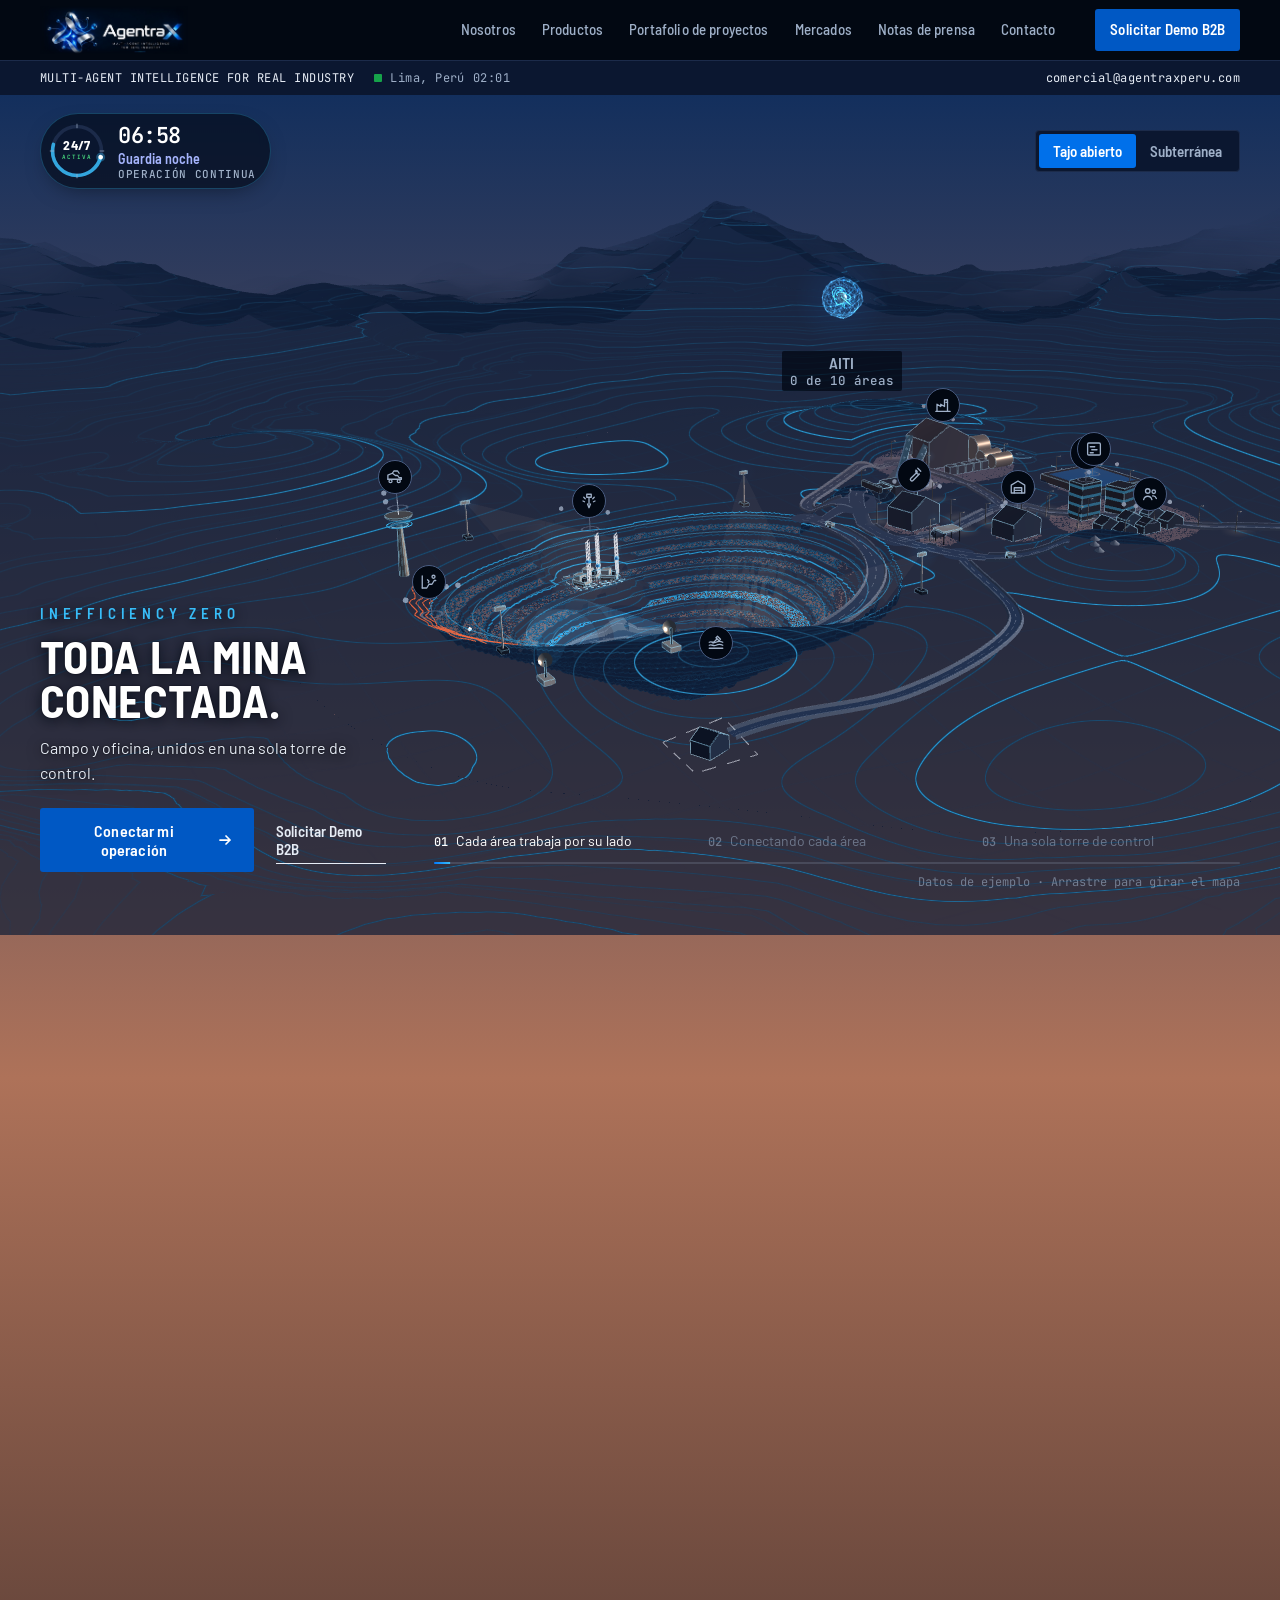
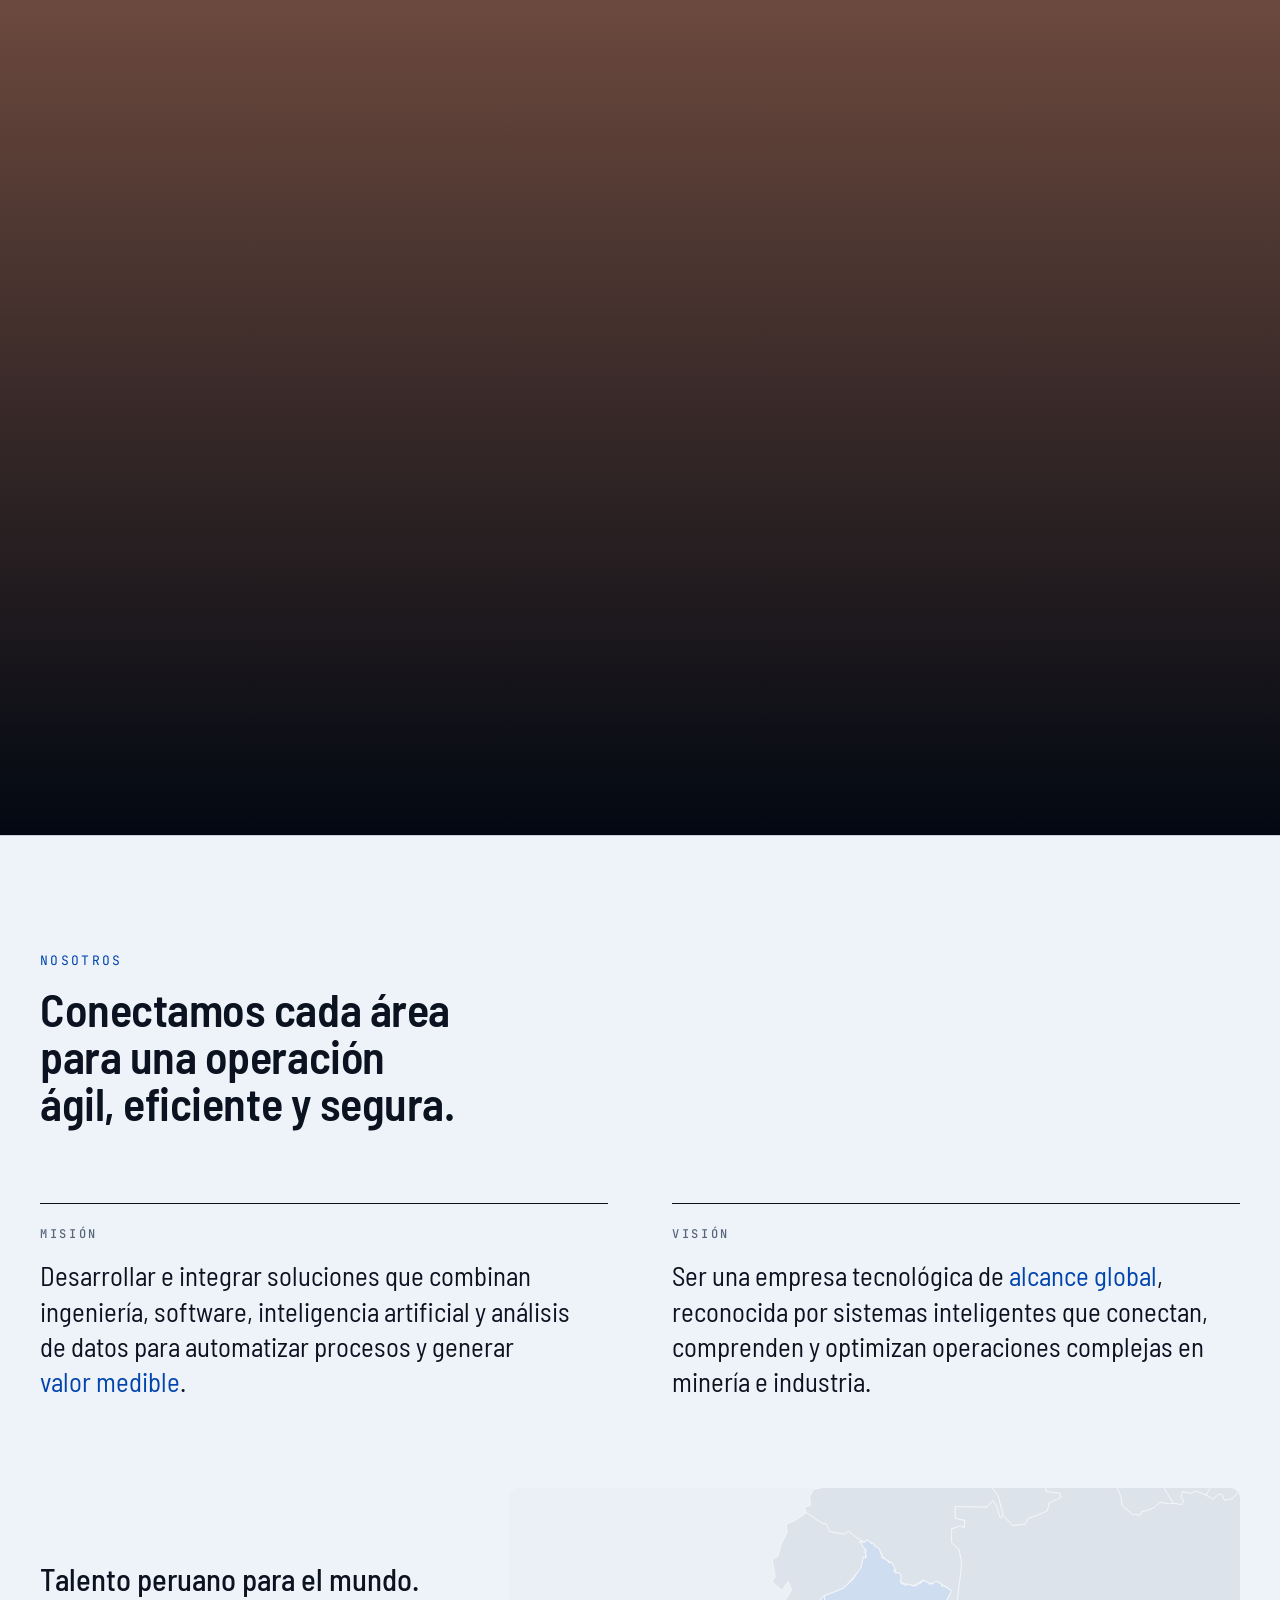
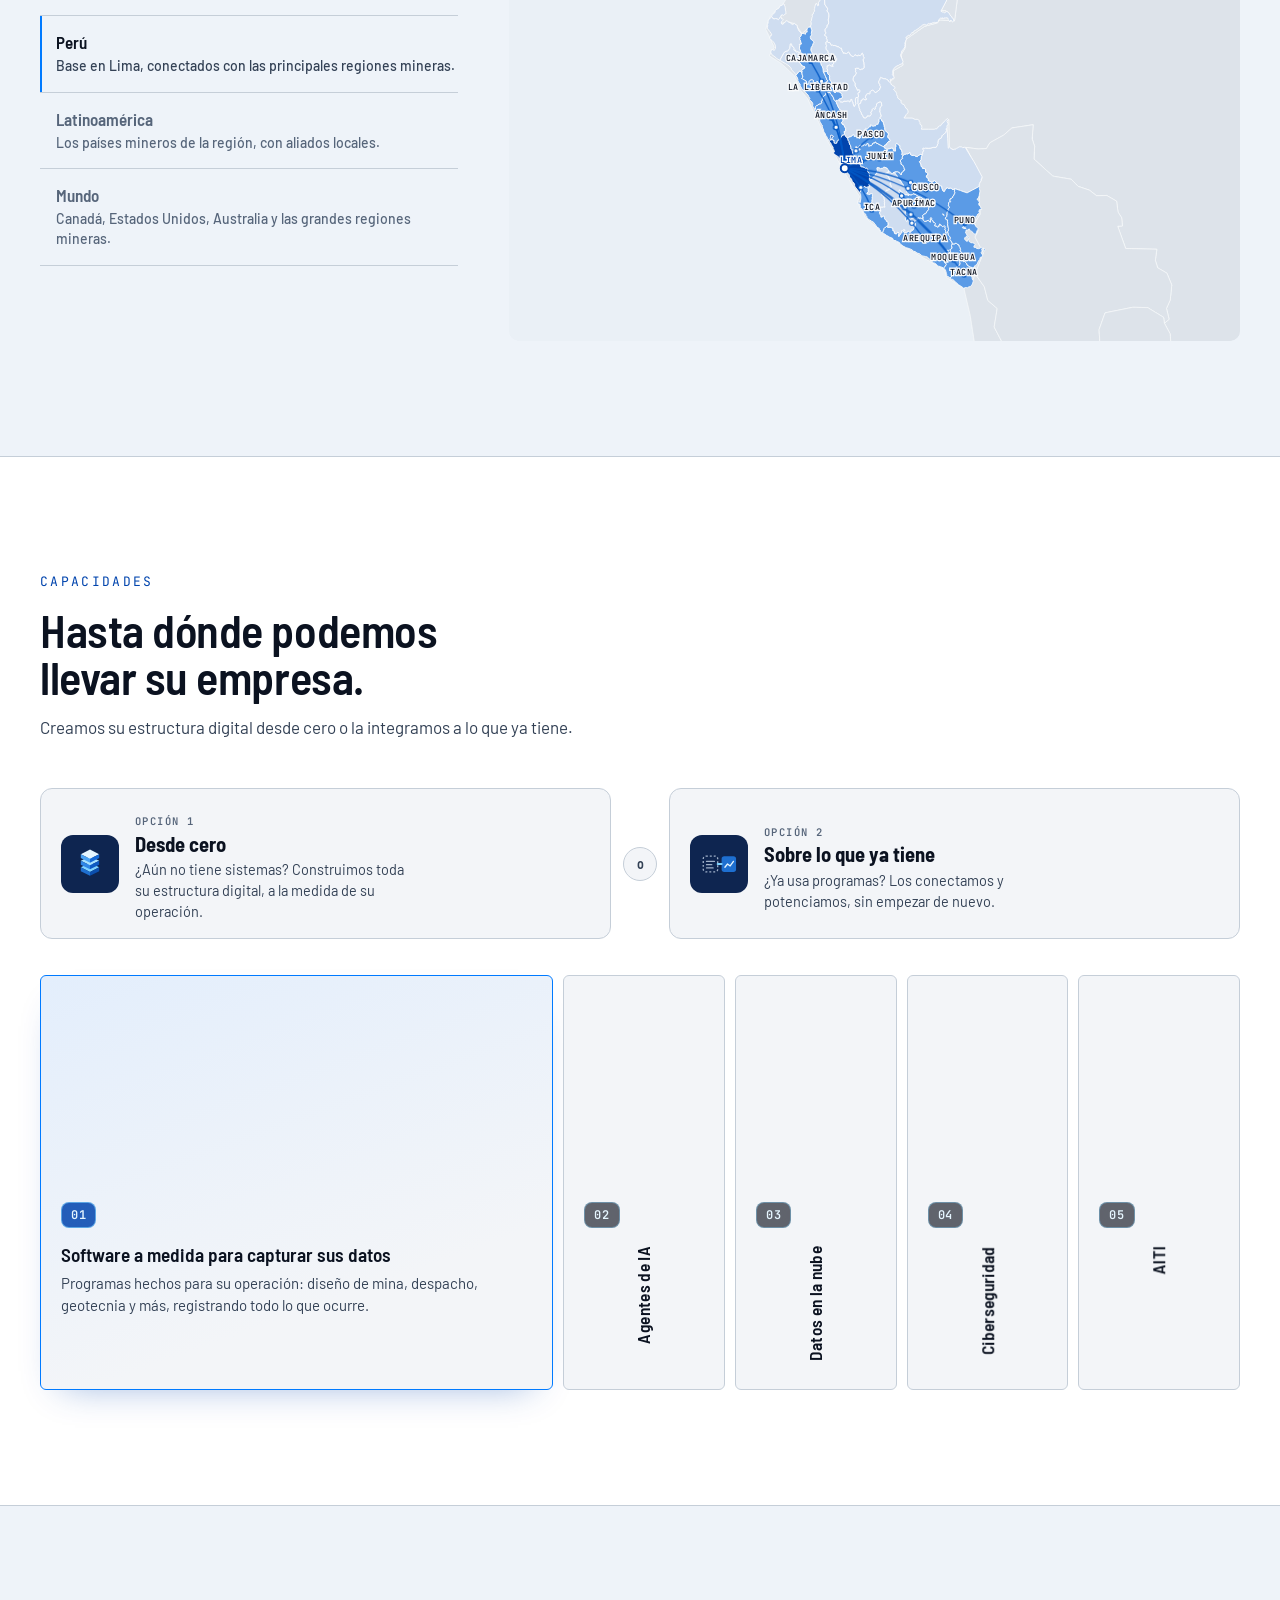
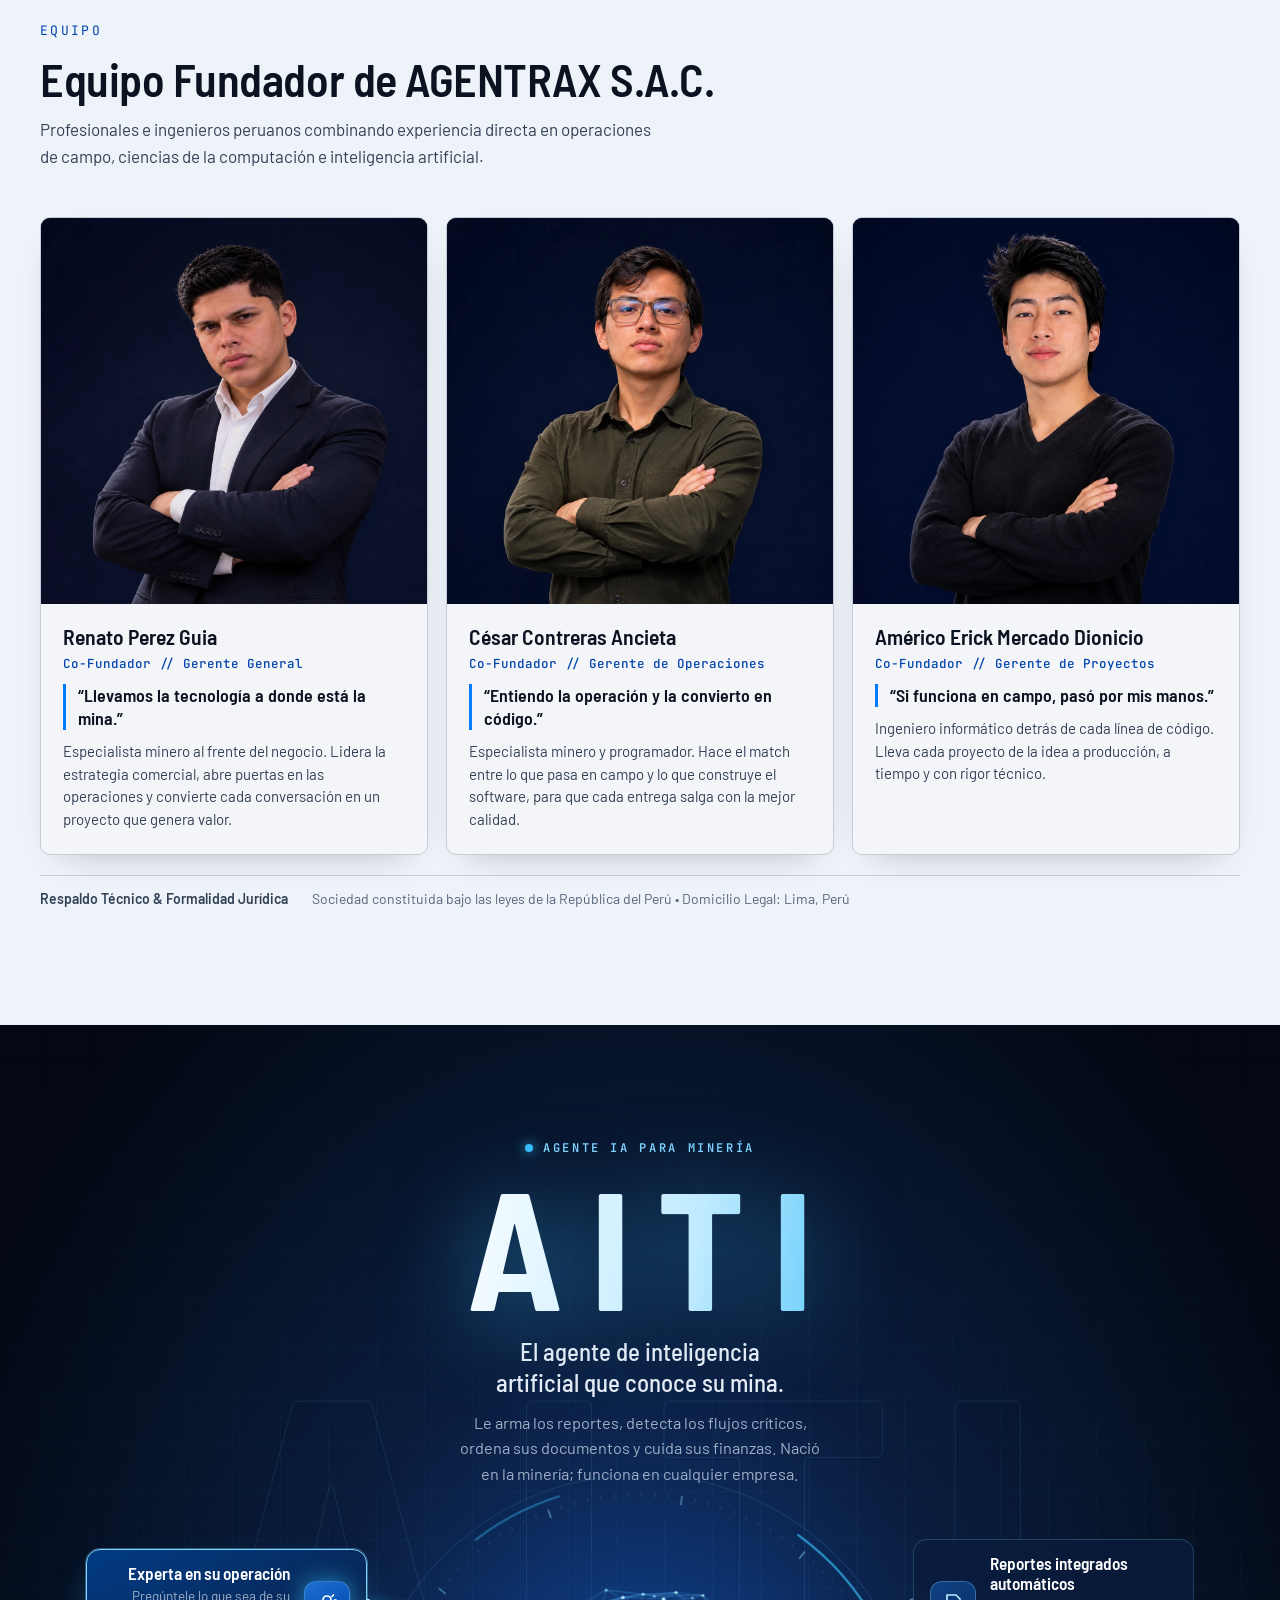
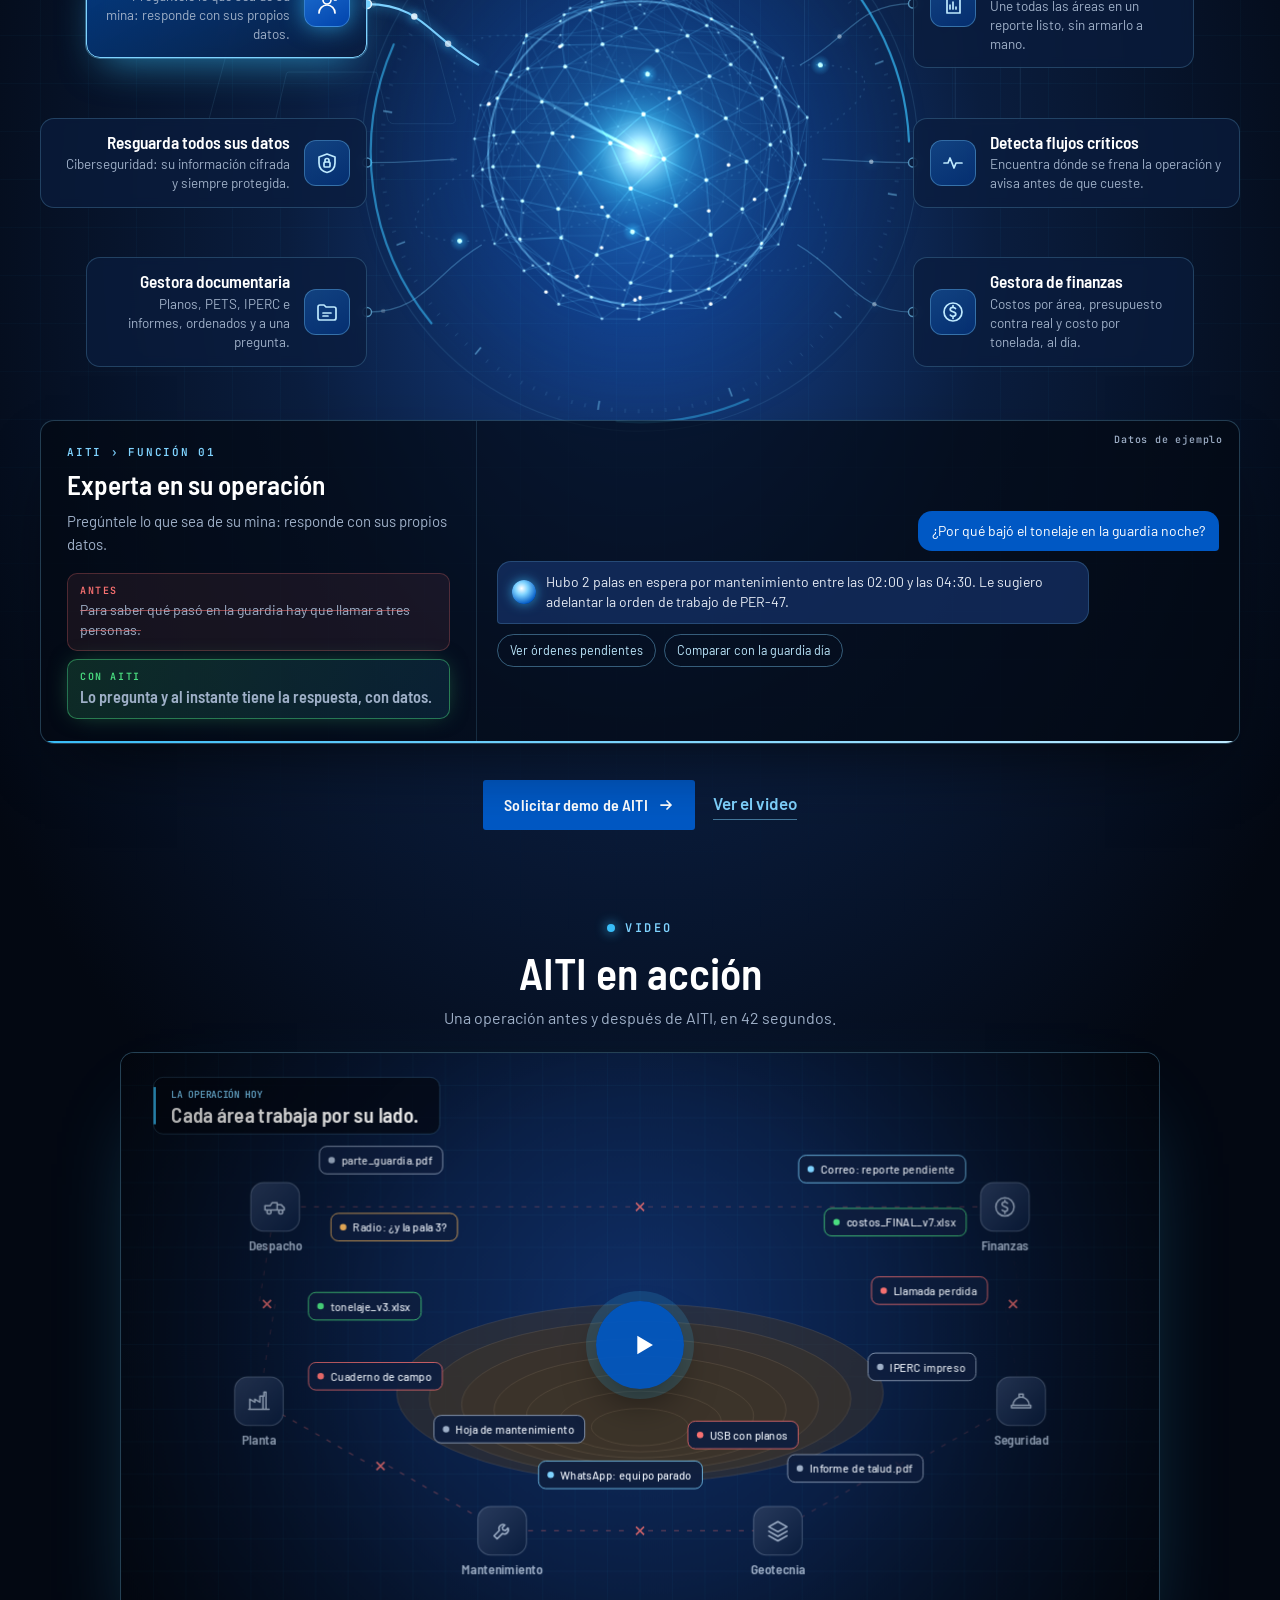
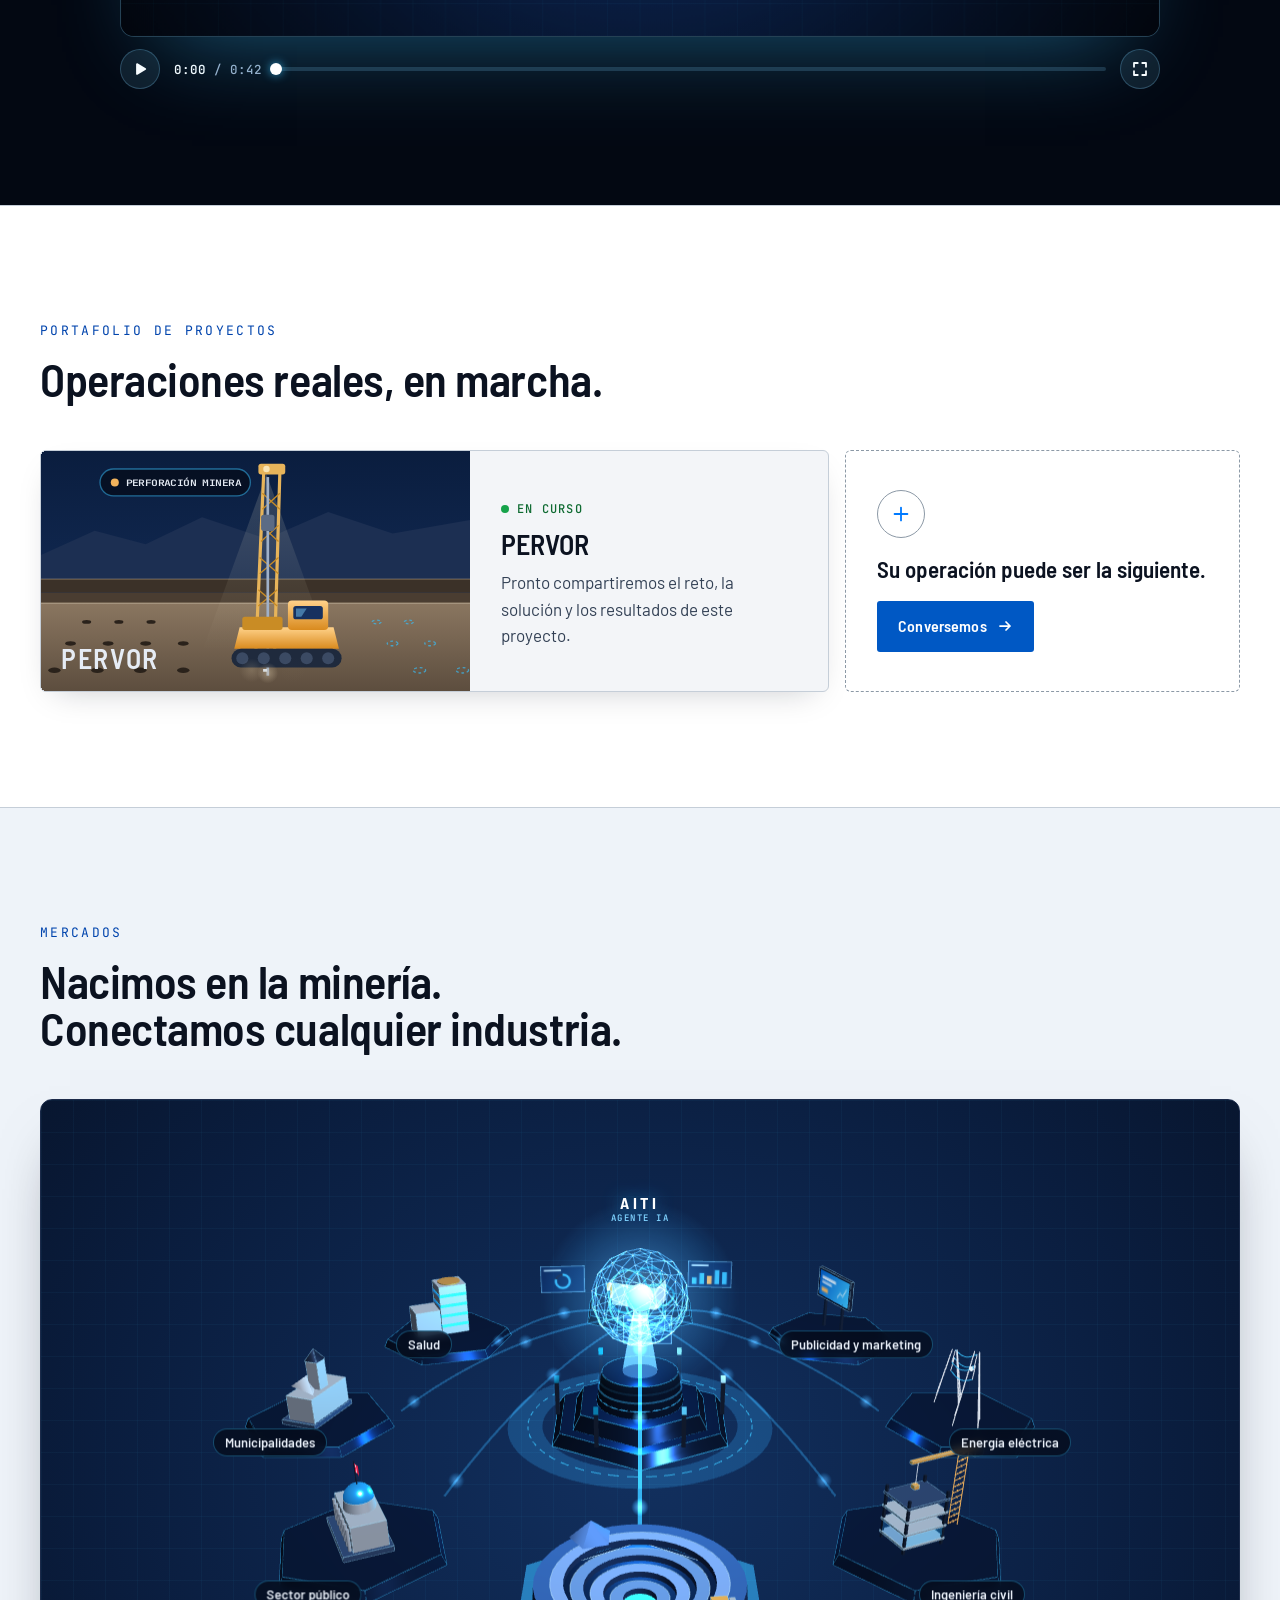
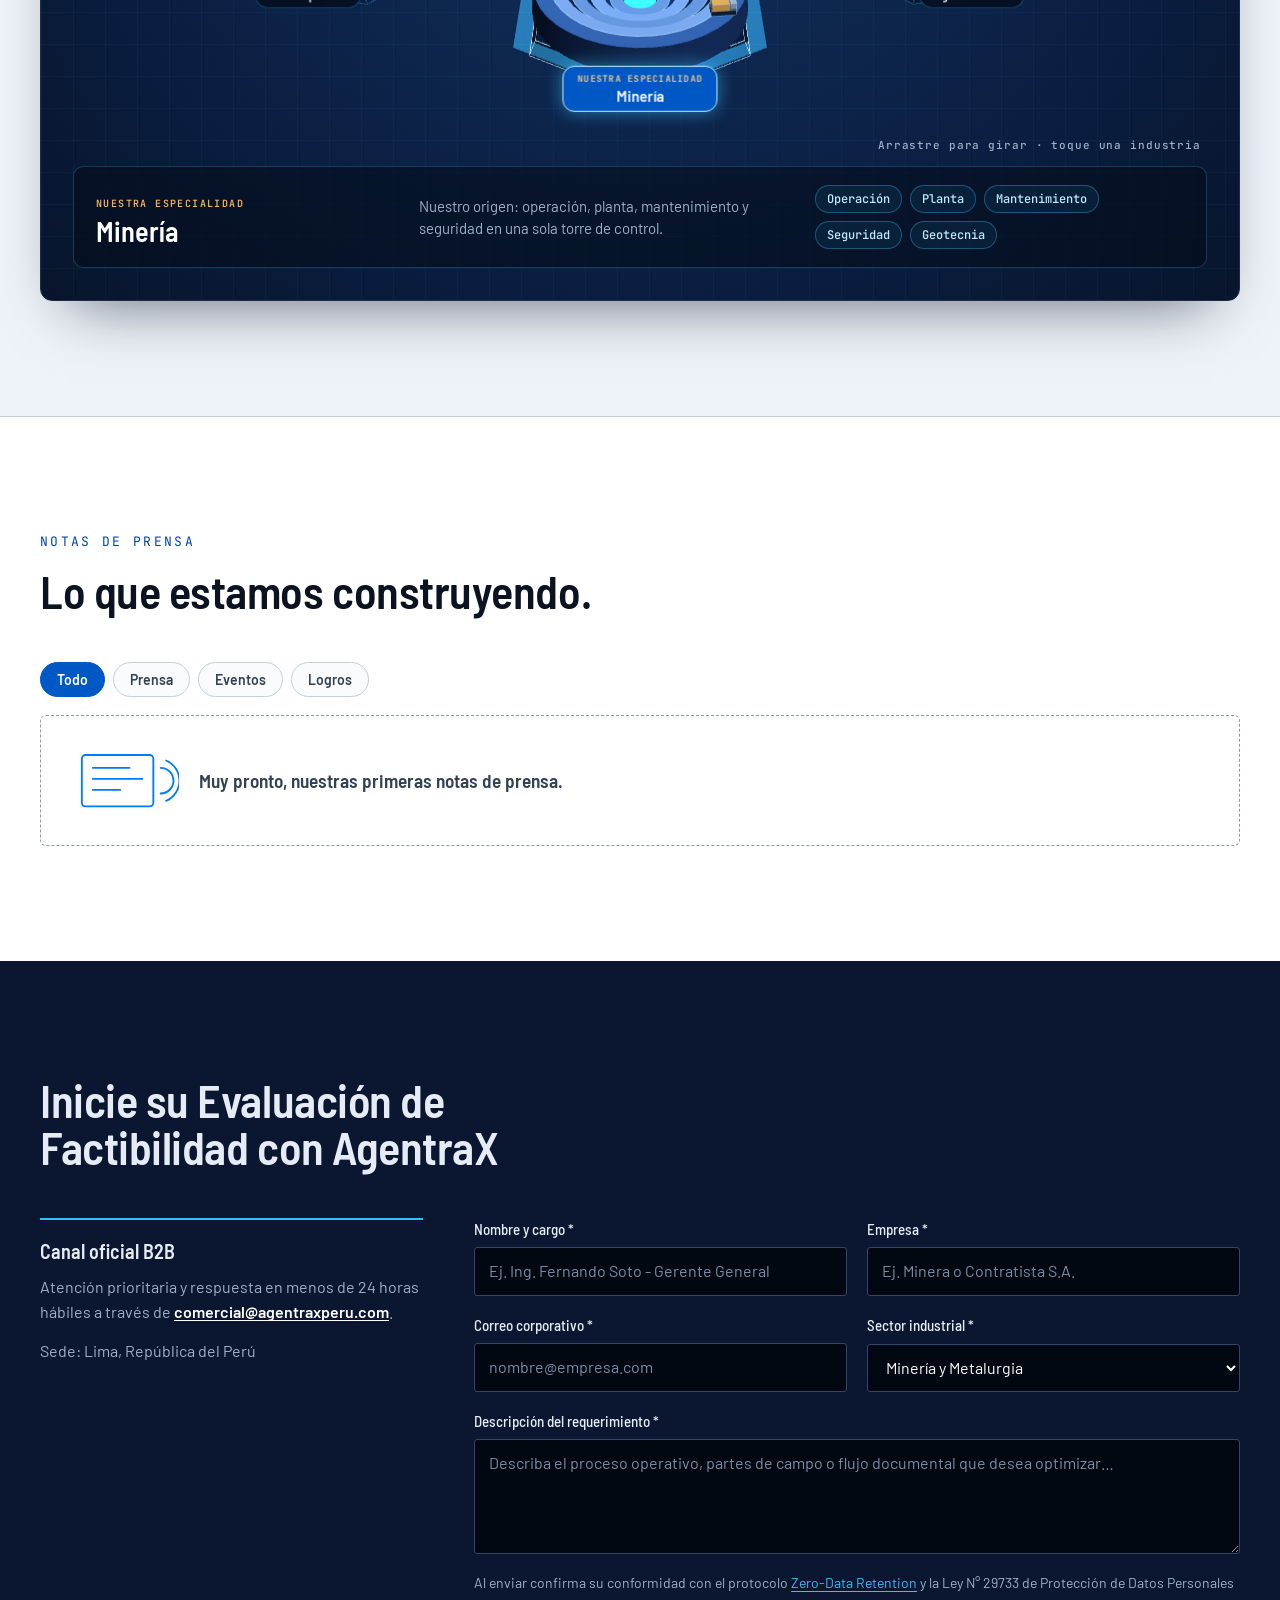
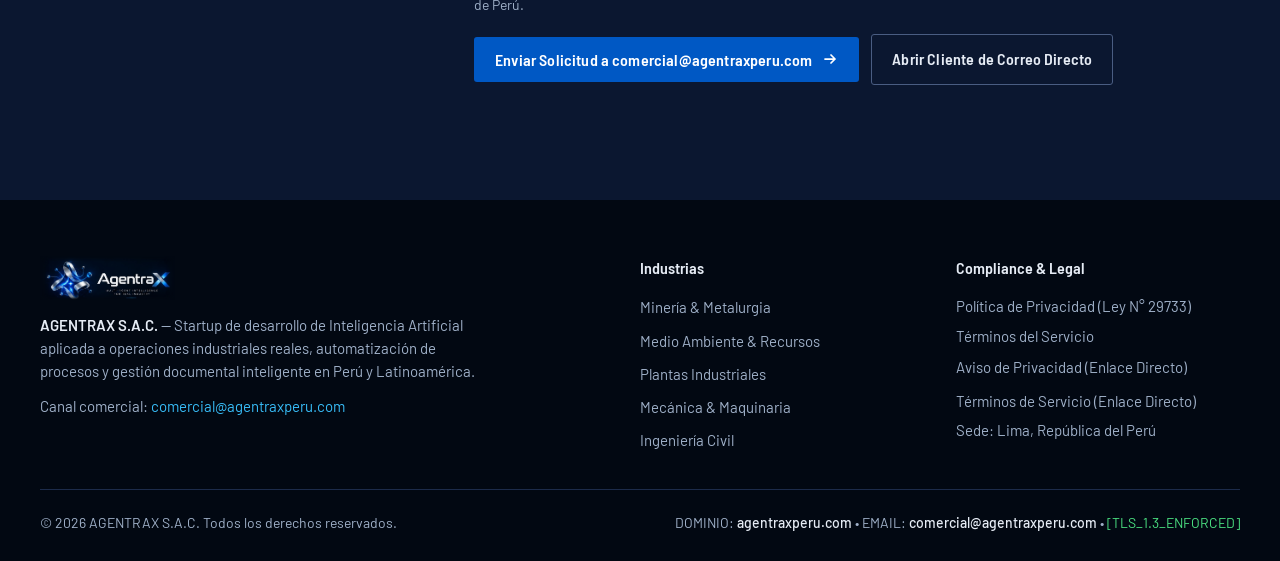
==== commit e6721a82: "a11y: cambios aprobados A1-A3 y B1-B5" ====
--- a/index.html
+++ b/index.html
@@ -16,10 +16,7 @@
   <meta property="og:url" content="https://agentraxperu.com/">
   <meta property="og:title" content="AgentraX | Multi-Agent Intelligence for Real Industry">
   <meta property="og:description" content="Orquestación de agentes cognitivos y compilación determinista para operaciones industriales en Perú y LATAM.">
-  <meta property="og:image" content="https://agentraxperu.com/og-agentrax.jpg">
-  <meta property="og:image:width" content="1200">
-  <meta property="og:image:height" content="630">
-  <meta name="twitter:image" content="https://agentraxperu.com/og-agentrax.jpg">
+  <meta property="og:image" content="https://agentraxperu.com/brand-logo-dark.png">
 
   <link rel="icon" href="brand-app-icon.png" type="image/png">
   <script type="application/ld+json">
@@ -146,12 +143,12 @@
     .intro__step b { color: var(--cyan); font-weight: 500; }
     .mine-type { margin-left: auto; display: inline-flex; padding: 3px; background: var(--navy-2); border: 1px solid var(--navy-line); border-radius: 4px; }
     .mine-type button { background: none; border: 0; cursor: pointer; padding: 8px 14px; border-radius: 3px; font: 600 15px var(--f-display); color: var(--on-navy-2); touch-action: manipulation; transition: background-color 180ms ease, color 180ms ease; }
-    .mine-type button[aria-selected="true"] { background: var(--flow); color: #fff; }
+    .mine-type button[aria-selected="true"] { background: #0070EA; color: #fff; }
     @media (hover: hover) { .mine-type button[aria-selected="false"]:hover { color: #fff; } }
     .intro__sample { font-family: var(--f-data); font-size: 12px; color: #F3B35C; border: 1px solid #6B4A16; padding: 3px 8px; border-radius: 2px; }
     .intro__copy { position: absolute; z-index: 3; left: var(--gutter); bottom: clamp(28px, 7vh, 72px); width: min(27vw, 420px); }
-    .intro h2 { font-family: var(--f-display); font-weight: 700; text-transform: uppercase; font-size: clamp(2.1rem, 3.6vw, 3.9rem); line-height: 0.96; letter-spacing: 0.01em; margin: 0 0 14px; color: #fff; text-wrap: balance; }
-    .intro h2, .intro__sub { text-shadow: 0 2px 14px rgba(2, 8, 18, 0.95), 0 0 2px rgba(2, 8, 18, 0.8); }
+    .intro h1 { font-family: var(--f-display); font-weight: 700; text-transform: uppercase; font-size: clamp(2.1rem, 3.6vw, 3.9rem); line-height: 0.96; letter-spacing: 0.01em; margin: 0 0 14px; color: #fff; text-wrap: balance; }
+    .intro h1, .intro__sub { text-shadow: 0 2px 14px rgba(2, 8, 18, 0.95), 0 0 2px rgba(2, 8, 18, 0.8); }
     .intro__motto { margin: 0 0 12px; font: 600 15px var(--f-display); letter-spacing: 0.32em; text-transform: uppercase; color: var(--cyan); text-shadow: 0 2px 12px rgba(2, 8, 18, 0.9); }
     .intro__sub { margin: 0 0 22px; font-size: clamp(16px, 1.25vw, 19px); color: var(--on-navy); }
     .intro__actions { display: flex; flex-direction: column; align-items: flex-start; gap: 10px; }
@@ -278,7 +275,7 @@
 
     /* ---------- Encabezado de la pantalla ---------- */
     .top { display: grid; grid-template-columns: minmax(0, 7fr) minmax(0, 5fr); column-gap: clamp(24px, 4vw, 64px); padding-top: clamp(28px, 3.4vw, 44px); padding-bottom: clamp(48px, 7vw, 96px); }
-    .top h1 {
+    .top h2 {
       grid-column: 1; grid-row: 1 / span 2; align-self: end;
       font-family: var(--f-display); font-weight: 600; margin: 0;
       font-size: clamp(2.1rem, 4.2vw, 3.9rem); line-height: 1.0; letter-spacing: -0.012em;
@@ -552,7 +549,7 @@
       .split > .docline { grid-column: 1; }
       .route { grid-template-columns: minmax(0, 1fr); row-gap: 40px; }
       .top { grid-template-columns: minmax(0, 1fr); }
-      .top h1 { grid-row: 1; }
+      .top h2 { grid-row: 1; }
       .top__actions { grid-column: 1; grid-row: 2; margin-top: 20px; }
       .plant { grid-row: 3; margin-top: 24px; }
       .top__text { grid-column: 1; grid-row: 4; margin: 28px 0 0; }
@@ -578,7 +575,7 @@
       .form { grid-template-columns: 1fr; }
       .foot__grid { grid-template-columns: 1fr; }
       .top__actions .btn { width: 100%; }
-      .top h1 { font-size: 2.05rem; }
+      .top h2 { font-size: 2.05rem; }
       .screen__sub { display: none; }
       .screen__head { padding: 12px 14px; }
       .pause { background: none; border: 1px solid var(--line); border-radius: 2px; padding: 3px 8px; font: 500 13px var(--f-body); color: var(--ink-2); cursor: pointer; touch-action: manipulation; transition: border-color 150ms ease; }
@@ -1152,8 +1149,8 @@
     @media (max-width: 560px) { .indc__label { font-size: 15px; } .indc__node.is-main .indc__label { font-size: 18px; } .indc__tag { display: none; } }
     /* Bloque antiguo de industrias: queda en la página sin mostrarse (textos pendientes de César); el título se conserva para buscadores */
     .top.is-retired { padding: 0; margin: 0; min-height: 0; }
-    .top.is-retired > :not(h1) { display: none !important; }
-    .top.is-retired h1 { position: absolute; width: 1px; height: 1px; overflow: hidden; clip: rect(0 0 0 0); white-space: nowrap; }
+    .top.is-retired > :not(h2) { display: none !important; }
+    .top.is-retired h2 { position: absolute; width: 1px; height: 1px; overflow: hidden; clip: rect(0 0 0 0); white-space: nowrap; }
     .indc__label, .indc__core, .indc__tag { paint-order: stroke; stroke: #0a1d3e; stroke-width: 5px; stroke-linejoin: round; }
     .indc__list { display: none; }
     @media (max-width: 560px) {
@@ -1366,6 +1363,7 @@
     .ait .ait__name { font-size: clamp(4.6rem, 13vw, 10.5rem); filter: drop-shadow(0 8px 46px rgba(56, 189, 248, 0.55)); }
     .ait__stage { margin-top: clamp(20px, 3vw, 40px); }
     @media (min-width: 901px) { .ait__stage { grid-template-columns: minmax(0, 1fr) minmax(280px, 1.4fr) minmax(0, 1fr); } }
+    @media (max-width: 900px) { .ait__stage { margin-top: 52px; } }
     .ait__core { max-width: 560px; transition: opacity 1s ease, transform 1.4s var(--ease-out), filter 1.1s ease; }
     .ait__head > * { transition: opacity 0.9s ease, transform 1s var(--ease-out), letter-spacing 1.3s var(--ease-out); }
     .ait__head > :nth-child(3) { transition-delay: 0.25s; } .ait__head > :nth-child(4) { transition-delay: 0.4s; }
@@ -1456,7 +1454,7 @@
     @media (max-width: 560px) { .way { padding: 18px; gap: 14px; } .way__art { width: 64px; height: 64px; } .way__art svg { width: 44px; height: 44px; } }
 
     /* Número de cada capacidad: insignia de vidrio */
-    .cap .cap__num { padding: 4px 9px; font: 600 12px var(--f-data); letter-spacing: 0.06em; color: #e6f6ff; background: rgba(5, 11, 24, 0.55); border: 1px solid rgba(127, 211, 255, 0.4); border-radius: 8px; -webkit-backdrop-filter: blur(6px); backdrop-filter: blur(6px); box-shadow: 0 0 14px rgba(56, 189, 248, 0.25); }
+    .cap .cap__num { padding: 4px 9px; font: 600 12px var(--f-data); letter-spacing: 0.06em; color: #e6f6ff; background: rgba(5, 11, 24, 0.62); border: 1px solid rgba(127, 211, 255, 0.4); border-radius: 8px; -webkit-backdrop-filter: blur(6px); backdrop-filter: blur(6px); box-shadow: 0 0 14px rgba(56, 189, 248, 0.25); }
     .cap .cap__panel.is-on .cap__num { background: linear-gradient(150deg, #1e6fd0, #0144AD); border-color: #7fd3ff; }
     .cap__media { box-shadow: inset 0 -40px 60px -30px rgba(2, 8, 18, 0.65); }
 
@@ -1524,10 +1522,10 @@
     .avf.is-playing .avf__btn .i-play { display: none; }
     .avf__time { flex: none; font: 500 12.5px var(--f-data); }
     .avf__time b { font-weight: 600; color: #fff; }
-    .avf__track { position: relative; flex: 1; height: 22px; cursor: pointer; }
-    .avf__track::before { content: ""; position: absolute; left: 0; right: 0; top: 9px; height: 4px; border-radius: 2px; background: rgba(127, 211, 255, 0.18); }
-    .avf__fill { position: absolute; left: 0; top: 9px; height: 4px; width: 0; border-radius: 2px; background: linear-gradient(90deg, #38bdf8, #bfeaff); }
-    .avf__knob { position: absolute; top: 5px; left: 0; width: 12px; height: 12px; margin-left: -6px; border-radius: 50%; background: #fff; box-shadow: 0 0 10px rgba(56, 189, 248, 0.8); }
+    .avf__track { position: relative; flex: 1; height: 24px; cursor: pointer; }
+    .avf__track::before { content: ""; position: absolute; left: 0; right: 0; top: 10px; height: 4px; border-radius: 2px; background: rgba(127, 211, 255, 0.18); }
+    .avf__fill { position: absolute; left: 0; top: 10px; height: 4px; width: 0; border-radius: 2px; background: linear-gradient(90deg, #38bdf8, #bfeaff); }
+    .avf__knob { position: absolute; top: 6px; left: 0; width: 12px; height: 12px; margin-left: -6px; border-radius: 50%; background: #fff; box-shadow: 0 0 10px rgba(56, 189, 248, 0.8); }
     .avf__btn:focus-visible, .avf__track:focus-visible, .avf__big:focus-visible { outline: 2px solid #7fd3ff; outline-offset: 3px; }
     @media (max-width: 560px) { .avf__big { width: 64px; height: 64px; } .avf__big svg { width: 26px; height: 26px; } .avf__bar { gap: 10px; } }
     /* Capacidades en tono medio: opciones sobrias y brillos contenidos */
@@ -1546,6 +1544,7 @@
   </style>
 </head>
 <body>
+  <a class="skip" href="#contenido">Saltar al contenido</a>
 
   <svg width="0" height="0" style="position:absolute" aria-hidden="true">
     <defs>
@@ -1611,15 +1610,14 @@
       </div>
     </div>
   </header>
-  <div class="strip" role="presentation">
+  <aside class="strip" aria-label="Contacto">
     <div class="wrap">
       <span class="strip__id">MULTI-AGENT INTELLIGENCE FOR REAL INDUSTRY</span>
       <span class="strip__live"><i></i>Lima, Perú <span class="strip__clock num" id="clock"></span></span>
       <a class="strip__mail" href="mailto:comercial@agentraxperu.com">comercial@agentraxperu.com</a>
     </div>
-  </div>
-
-  <a class="skip" href="#contenido">Saltar al contenido</a>
+  </aside>
+
   <main id="contenido">
     <!-- ================= Encabezado ================= -->
     <!-- ================= Apertura ================= -->
@@ -1645,15 +1643,15 @@
             </div>
           </div>
           <div class="mine-type" role="tablist" aria-label="Tipo de mina">
-            <button type="button" role="tab" aria-selected="true" data-mine="tajo">Tajo abierto</button>
-            <button type="button" role="tab" aria-selected="false" data-mine="sub">Subterránea</button>
+            <button type="button" role="tab" aria-selected="true" aria-controls="intro-spots" data-mine="tajo">Tajo abierto</button>
+            <button type="button" role="tab" aria-selected="false" aria-controls="intro-spots" data-mine="sub">Subterránea</button>
           </div>
         </div>
         <div class="intro__spots" id="intro-spots"></div>
         <div class="hub" id="intro-hub"><img class="logo-dark" src="brand-emblem-dark.png" alt="" width="128" height="102"><span class="hub__label">AITI<small id="intro-count">0 de 10 áreas</small></span></div>
         <div class="intro__copy">
           <p class="intro__motto" lang="en">Inefficiency Zero</p>
-          <h2 id="intro-title">Toda la mina conectada.</h2>
+          <h1 id="intro-title">Toda la mina conectada.</h1>
           <p class="intro__sub">Campo y oficina, unidos en una sola torre de control.</p>
           <div class="intro__actions">
             <button class="btn btn--flow" type="button" id="intro-go">Conectar mi operación <svg aria-hidden="true"><use href="#i-arrow"/></svg></button>
@@ -1693,12 +1691,12 @@
           <div class="reach__side">
             <h3>Talento peruano para el mundo.</h3>
             <div class="reach__tabs" role="tablist" aria-label="Alcance" aria-orientation="vertical">
-              <button type="button" role="tab" aria-selected="true" data-reach="0"><b>Perú</b><span>Base en Lima, conectados con las principales regiones mineras.</span></button>
-              <button type="button" role="tab" aria-selected="false" data-reach="1"><b>Latinoamérica</b><span>Los países mineros de la región, con aliados locales.</span></button>
-              <button type="button" role="tab" aria-selected="false" data-reach="2"><b>Mundo</b><span>Canadá, Estados Unidos, Australia y las grandes regiones mineras.</span></button>
+              <button type="button" role="tab" aria-selected="true" aria-controls="reach-panel" data-reach="0"><b>Perú</b><span>Base en Lima, conectados con las principales regiones mineras.</span></button>
+              <button type="button" role="tab" aria-selected="false" aria-controls="reach-panel" data-reach="1"><b>Latinoamérica</b><span>Los países mineros de la región, con aliados locales.</span></button>
+              <button type="button" role="tab" aria-selected="false" aria-controls="reach-panel" data-reach="2"><b>Mundo</b><span>Canadá, Estados Unidos, Australia y las grandes regiones mineras.</span></button>
             </div>
           </div>
-          <figure class="reach__map">
+          <figure class="reach__map" id="reach-panel">
             <svg id="reach-map" viewBox="0 0 840 520" role="img" aria-label="Mapa del alcance de AgentraX"><g id="reach-g"></g></svg>
             <figcaption class="vh" id="reach-note" aria-live="polite">Nuestra base de operaciones: Lima, Perú.</figcaption>
           </figure>
@@ -2080,7 +2078,7 @@
         </div>
         <div class="team">
           <article class="mate">
-            <div class="mate__photo"><img src="equipo/renato.webp" srcset="equipo/renato-660.webp 660w, equipo/renato.webp 1254w" sizes="(max-width: 600px) 220px, (max-width: 900px) min(460px, calc(100vw - 32px)), 410px" alt="Renato Perez Guia" width="1254" height="1254" loading="lazy"></div>
+            <div class="mate__photo"><img src="equipo/renato.webp" alt="Renato Perez Guia" width="1254" height="1254" loading="lazy"></div>
             <div class="mate__body">
               <h3>Renato Perez Guia</h3>
               <div class="mate__role">Co-Fundador // Gerente General</div>
@@ -2089,7 +2087,7 @@
             </div>
           </article>
           <article class="mate">
-            <div class="mate__photo"><img src="equipo/cesar.webp" srcset="equipo/cesar-660.webp 660w, equipo/cesar.webp 1254w" sizes="(max-width: 600px) 220px, (max-width: 900px) min(460px, calc(100vw - 32px)), 410px" alt="César Contreras Ancieta" width="1254" height="1254" loading="lazy"></div>
+            <div class="mate__photo"><img src="equipo/cesar.webp" alt="César Contreras Ancieta" width="1254" height="1254" loading="lazy"></div>
             <div class="mate__body">
               <h3>César Contreras Ancieta</h3>
               <div class="mate__role">Co-Fundador // Gerente de Operaciones</div>
@@ -2098,7 +2096,7 @@
             </div>
           </article>
           <article class="mate">
-            <div class="mate__photo"><img src="equipo/erick.webp" srcset="equipo/erick-660.webp 660w, equipo/erick.webp 1254w" sizes="(max-width: 600px) 220px, (max-width: 900px) min(460px, calc(100vw - 32px)), 410px" alt="Américo Erick Mercado Dionicio" width="1254" height="1254" loading="lazy"></div>
+            <div class="mate__photo"><img src="equipo/erick.webp" alt="Américo Erick Mercado Dionicio" width="1254" height="1254" loading="lazy"></div>
             <div class="mate__body">
               <h3>Américo Erick Mercado Dionicio</h3>
               <div class="mate__role">Co-Fundador // Gerente de Proyectos</div>
@@ -2129,12 +2127,12 @@
               <canvas id="ait-orb"></canvas>
             </div>
             <ul class="ait__fns" role="tablist" aria-label="Cualidades de AITI">
-              <li class="is-l" style="--i:0"><button type="button" class="ait__fn" data-before="Para saber qué pasó en la guardia hay que llamar a tres personas." data-after="Lo pregunta y al instante tiene la respuesta, con datos." role="tab" aria-selected="true"><span class="ait__fn-ico"><svg viewBox="0 0 24 24" aria-hidden="true"><circle cx="12" cy="8" r="4"/><path d="M4 21a8 8 0 0 1 16 0"/><path d="M17 4.5l1.5-1.5M19.5 8H21"/></svg></span><b>Experta en su operación</b><span class="t">Pregúntele lo que sea de su mina: responde con sus propios datos.</span></button></li>
-              <li style="--i:1"><button type="button" class="ait__fn" data-before="El reporte de guardia se arma a mano durante horas." data-after="Llega solo, integrado y listo para gerencia." role="tab" aria-selected="false" tabindex="-1"><span class="ait__fn-ico"><svg viewBox="0 0 24 24" aria-hidden="true"><path d="M6 3h9l4 4v14H6z"/><path d="M9 17v-4M12 17v-7M15 17v-2"/></svg></span><b>Reportes integrados automáticos</b><span class="t">Une todas las áreas en un reporte listo, sin armarlo a mano.</span></button></li>
-              <li style="--i:2"><button type="button" class="ait__fn" data-before="Las colas y esperas se descubren cuando ya costaron." data-after="Lo detecta en el momento y le dice qué hacer." role="tab" aria-selected="false" tabindex="-1"><span class="ait__fn-ico"><svg viewBox="0 0 24 24" aria-hidden="true"><path d="M3 12h4l2-5 4 10 2-5h6"/></svg></span><b>Detecta flujos críticos</b><span class="t">Encuentra dónde se frena la operación y avisa antes de que cueste.</span></button></li>
-              <li style="--i:3"><button type="button" class="ait__fn" data-before="Los sobrecostos aparecen a fin de mes." data-after="Ve el costo por tonelada y cada desvío, al día." role="tab" aria-selected="false" tabindex="-1"><span class="ait__fn-ico"><svg viewBox="0 0 24 24" aria-hidden="true"><circle cx="12" cy="12" r="9"/><path d="M14.5 8.5c-.6-.8-1.5-1.2-2.5-1.2-1.6 0-2.8.9-2.8 2.2 0 3 5.6 1.6 5.6 4.6 0 1.3-1.2 2.3-2.8 2.3-1.1 0-2.1-.5-2.7-1.3M12 5.5v1.8M12 16.7v1.8"/></svg></span><b>Gestora de finanzas</b><span class="t">Costos por área, presupuesto contra real y costo por tonelada, al día.</span></button></li>
-              <li class="is-l" style="--i:4"><button type="button" class="ait__fn" data-before="Encontrar un PETS o un plano toma media mañana." data-after="Lo encuentra con una sola pregunta." role="tab" aria-selected="false" tabindex="-1"><span class="ait__fn-ico"><svg viewBox="0 0 24 24" aria-hidden="true"><path d="M3 7a2 2 0 0 1 2-2h4l2 2h8a2 2 0 0 1 2 2v9a2 2 0 0 1-2 2H5a2 2 0 0 1-2-2z"/><path d="M8 13h8M8 16h5"/></svg></span><b>Gestora documentaria</b><span class="t">Planos, PETS, IPERC e informes, ordenados y a una pregunta.</span></button></li>
-              <li class="is-l" style="--i:5"><button type="button" class="ait__fn" data-before="Información dispersa en correos, USB y hojas sueltas." data-after="Todo resguardado, cifrado y bajo control." role="tab" aria-selected="false" tabindex="-1"><span class="ait__fn-ico"><svg viewBox="0 0 24 24" aria-hidden="true"><path d="M12 3l8 3v6c0 5-3.4 8.3-8 9.5C7.4 20.3 4 17 4 12V6z"/><rect x="9" y="11" width="6" height="5" rx="1"/><path d="M10 11V9.5a2 2 0 0 1 4 0V11"/></svg></span><b>Resguarda todos sus datos</b><span class="t">Ciberseguridad: su información cifrada y siempre protegida.</span></button></li>
+              <li role="presentation" class="is-l" style="--i:0"><button type="button" class="ait__fn" data-before="Para saber qué pasó en la guardia hay que llamar a tres personas." data-after="Lo pregunta y al instante tiene la respuesta, con datos." role="tab" aria-selected="true" aria-controls="ait-console"><span class="ait__fn-ico"><svg viewBox="0 0 24 24" aria-hidden="true"><circle cx="12" cy="8" r="4"/><path d="M4 21a8 8 0 0 1 16 0"/><path d="M17 4.5l1.5-1.5M19.5 8H21"/></svg></span><b>Experta en su operación</b><span class="t">Pregúntele lo que sea de su mina: responde con sus propios datos.</span></button></li>
+              <li role="presentation" style="--i:1"><button type="button" class="ait__fn" data-before="El reporte de guardia se arma a mano durante horas." data-after="Llega solo, integrado y listo para gerencia." role="tab" aria-selected="false" aria-controls="ait-console" tabindex="-1"><span class="ait__fn-ico"><svg viewBox="0 0 24 24" aria-hidden="true"><path d="M6 3h9l4 4v14H6z"/><path d="M9 17v-4M12 17v-7M15 17v-2"/></svg></span><b>Reportes integrados automáticos</b><span class="t">Une todas las áreas en un reporte listo, sin armarlo a mano.</span></button></li>
+              <li role="presentation" style="--i:2"><button type="button" class="ait__fn" data-before="Las colas y esperas se descubren cuando ya costaron." data-after="Lo detecta en el momento y le dice qué hacer." role="tab" aria-selected="false" aria-controls="ait-console" tabindex="-1"><span class="ait__fn-ico"><svg viewBox="0 0 24 24" aria-hidden="true"><path d="M3 12h4l2-5 4 10 2-5h6"/></svg></span><b>Detecta flujos críticos</b><span class="t">Encuentra dónde se frena la operación y avisa antes de que cueste.</span></button></li>
+              <li role="presentation" style="--i:3"><button type="button" class="ait__fn" data-before="Los sobrecostos aparecen a fin de mes." data-after="Ve el costo por tonelada y cada desvío, al día." role="tab" aria-selected="false" aria-controls="ait-console" tabindex="-1"><span class="ait__fn-ico"><svg viewBox="0 0 24 24" aria-hidden="true"><circle cx="12" cy="12" r="9"/><path d="M14.5 8.5c-.6-.8-1.5-1.2-2.5-1.2-1.6 0-2.8.9-2.8 2.2 0 3 5.6 1.6 5.6 4.6 0 1.3-1.2 2.3-2.8 2.3-1.1 0-2.1-.5-2.7-1.3M12 5.5v1.8M12 16.7v1.8"/></svg></span><b>Gestora de finanzas</b><span class="t">Costos por área, presupuesto contra real y costo por tonelada, al día.</span></button></li>
+              <li role="presentation" class="is-l" style="--i:4"><button type="button" class="ait__fn" data-before="Encontrar un PETS o un plano toma media mañana." data-after="Lo encuentra con una sola pregunta." role="tab" aria-selected="false" aria-controls="ait-console" tabindex="-1"><span class="ait__fn-ico"><svg viewBox="0 0 24 24" aria-hidden="true"><path d="M3 7a2 2 0 0 1 2-2h4l2 2h8a2 2 0 0 1 2 2v9a2 2 0 0 1-2 2H5a2 2 0 0 1-2-2z"/><path d="M8 13h8M8 16h5"/></svg></span><b>Gestora documentaria</b><span class="t">Planos, PETS, IPERC e informes, ordenados y a una pregunta.</span></button></li>
+              <li role="presentation" class="is-l" style="--i:5"><button type="button" class="ait__fn" data-before="Información dispersa en correos, USB y hojas sueltas." data-after="Todo resguardado, cifrado y bajo control." role="tab" aria-selected="false" aria-controls="ait-console" tabindex="-1"><span class="ait__fn-ico"><svg viewBox="0 0 24 24" aria-hidden="true"><path d="M12 3l8 3v6c0 5-3.4 8.3-8 9.5C7.4 20.3 4 17 4 12V6z"/><rect x="9" y="11" width="6" height="5" rx="1"/><path d="M10 11V9.5a2 2 0 0 1 4 0V11"/></svg></span><b>Resguarda todos sus datos</b><span class="t">Ciberseguridad: su información cifrada y siempre protegida.</span></button></li>
             </ul>
           </div>
 
@@ -2347,7 +2345,7 @@
     </section>
 
     <div class="wrap top is-retired">
-        <h1>Inteligencia Artificial de Múltiples Agentes para la Operación Industrial Real</h1>
+        <h2>Inteligencia Artificial de Múltiples Agentes para la Operación Industrial Real</h2>
         <canvas class="topo" id="topo" aria-hidden="true"></canvas>
         <div class="top__text">
           <p>En <strong>AGENTRAX S.A.C.</strong> desplegamos agentes autónomos en paralelo y compilación documental determinista para resolver procesos críticos en <strong>Minería, Energía, Ambiental, Mecánica y Civil</strong>.<span class="more" id="more-text" hidden> Cero partes manuales, inferencia sobre <strong>Google Cloud (Vertex AI)</strong> y <strong>Anthropic Claude</strong> sin alucinaciones ni retención de datos corporativos.</span></p>
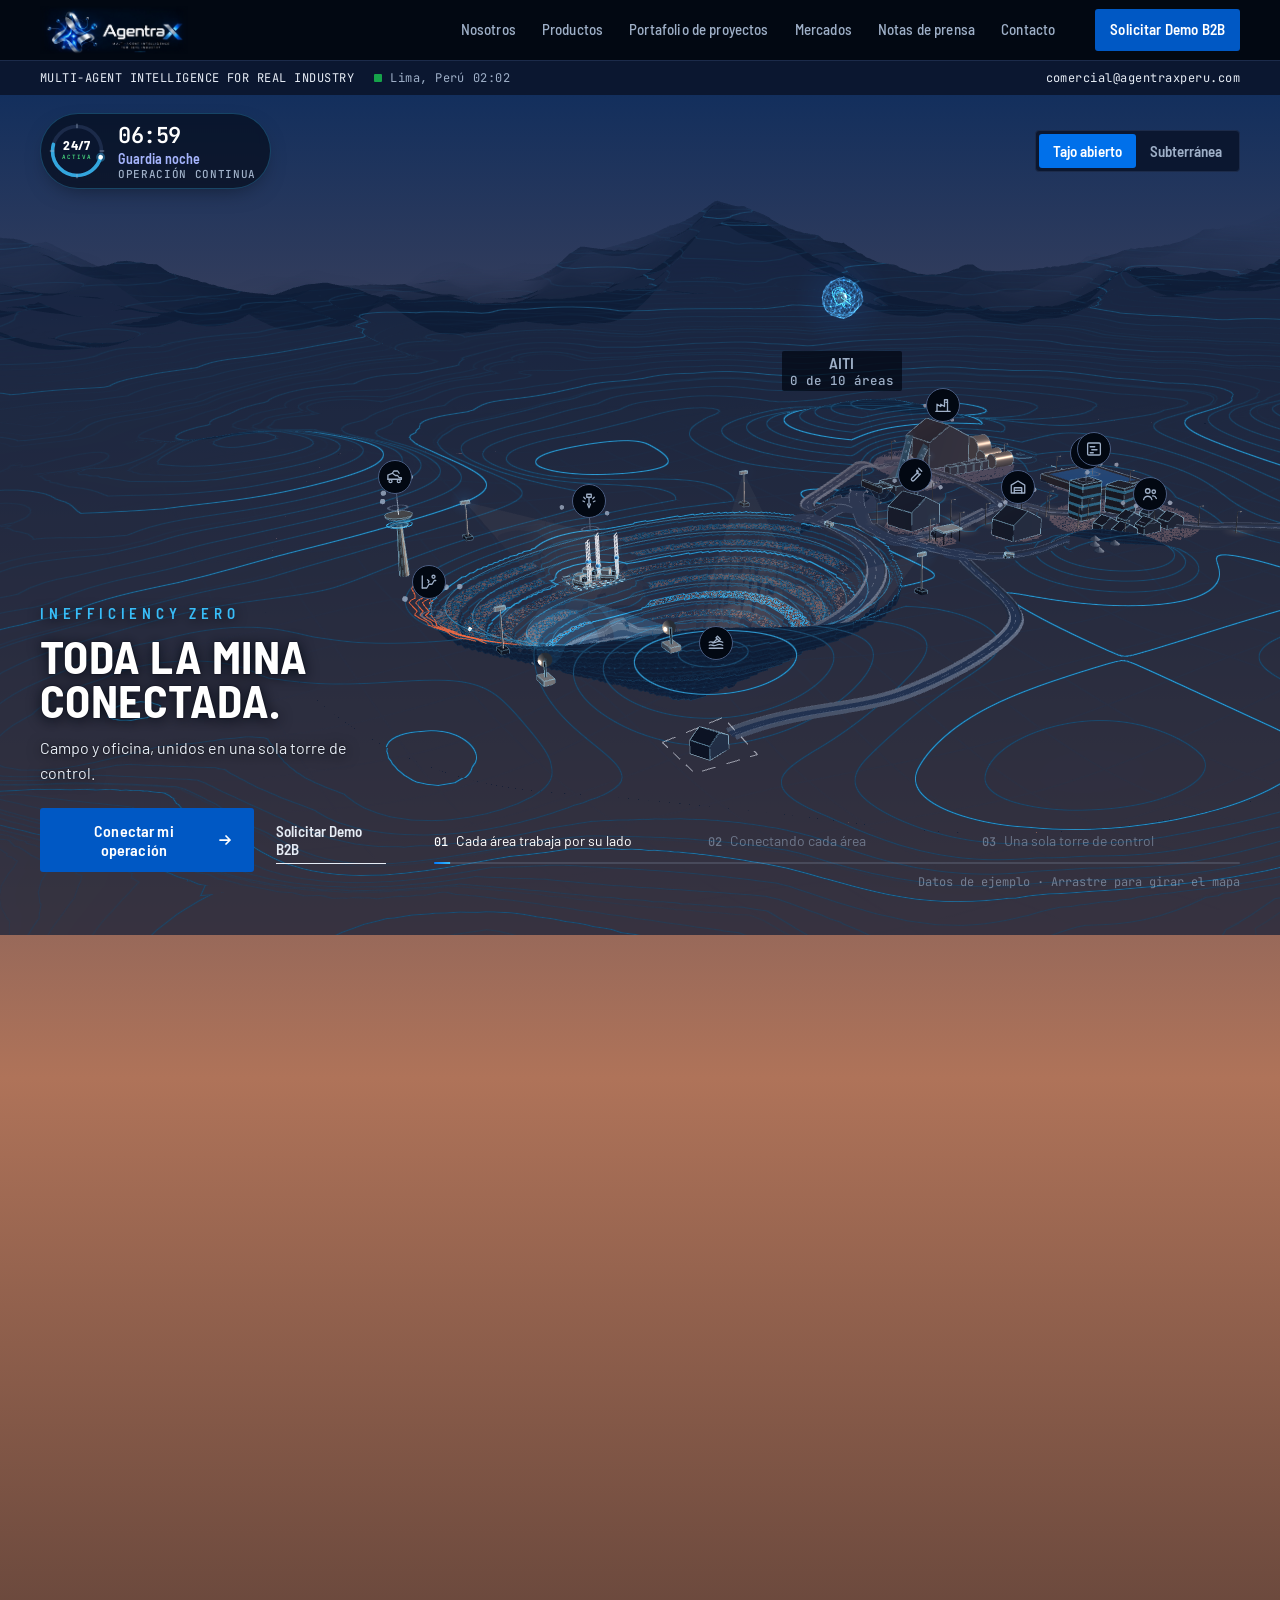
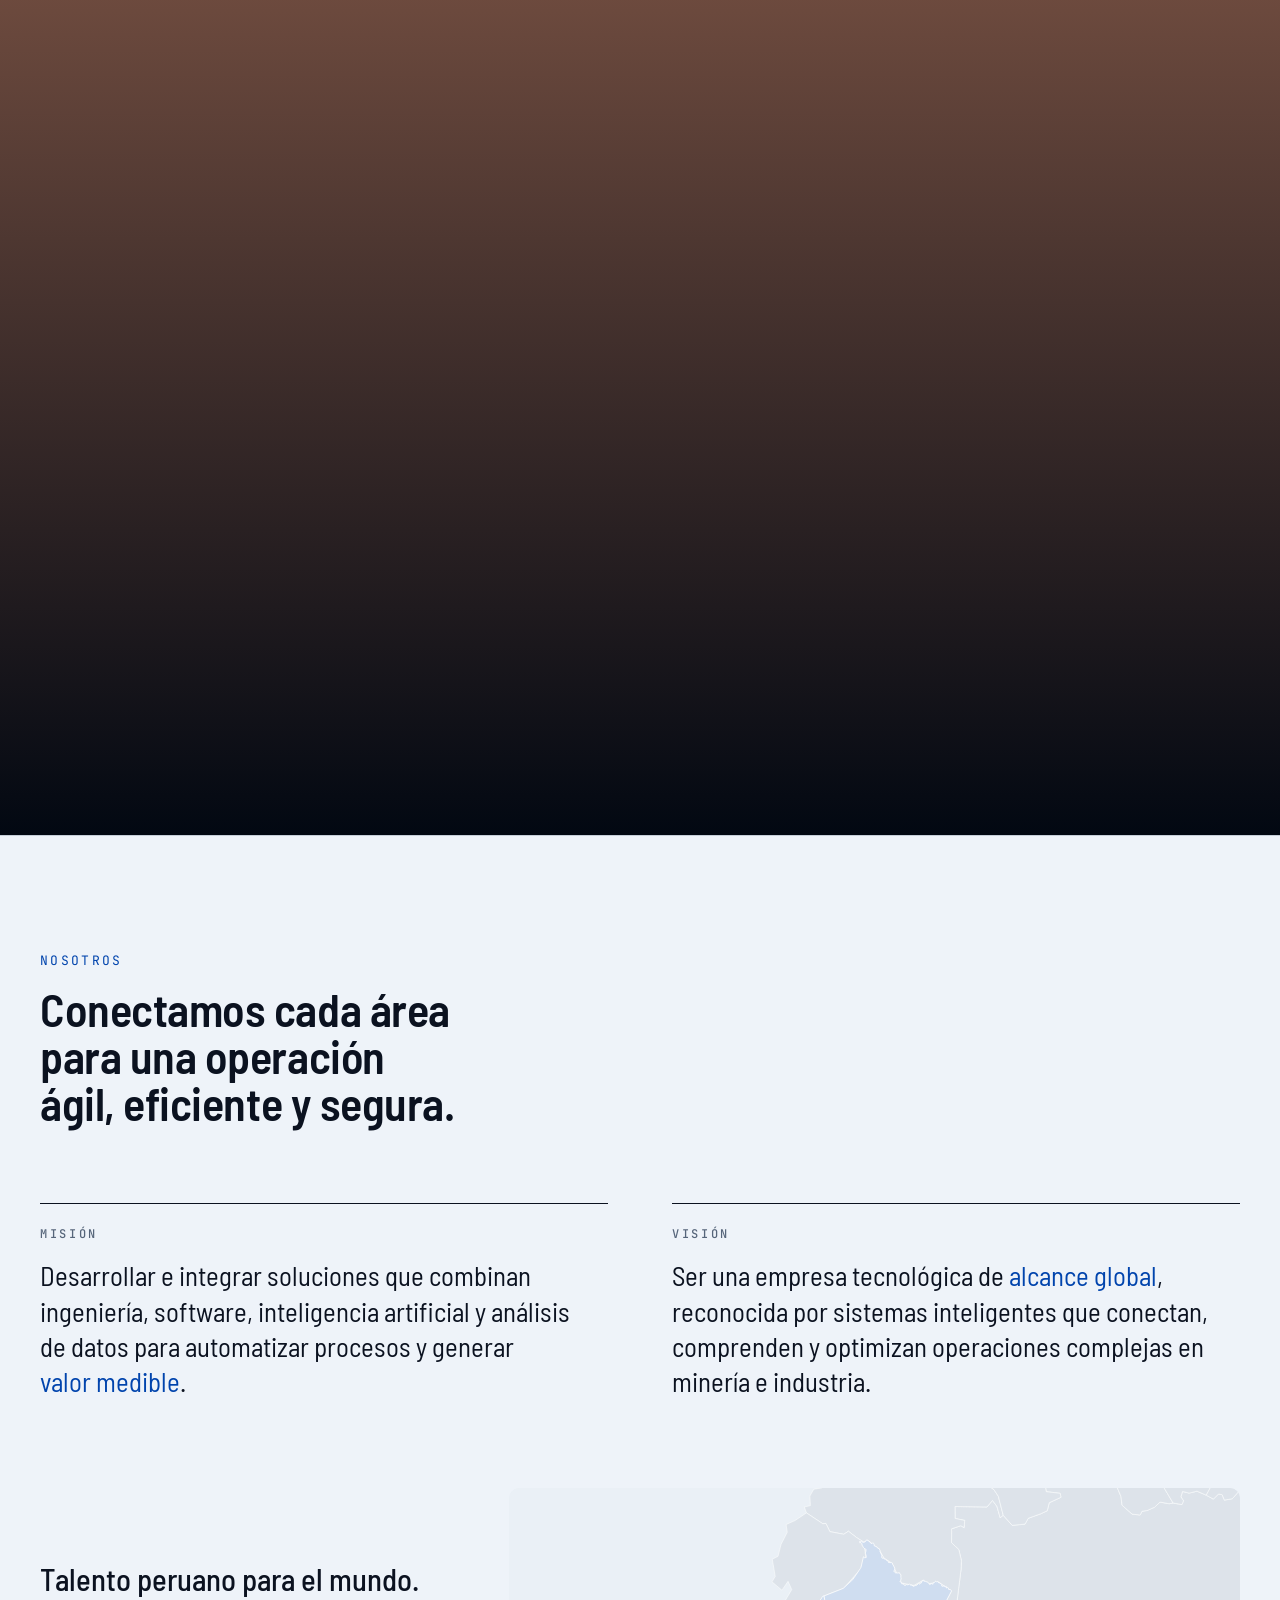
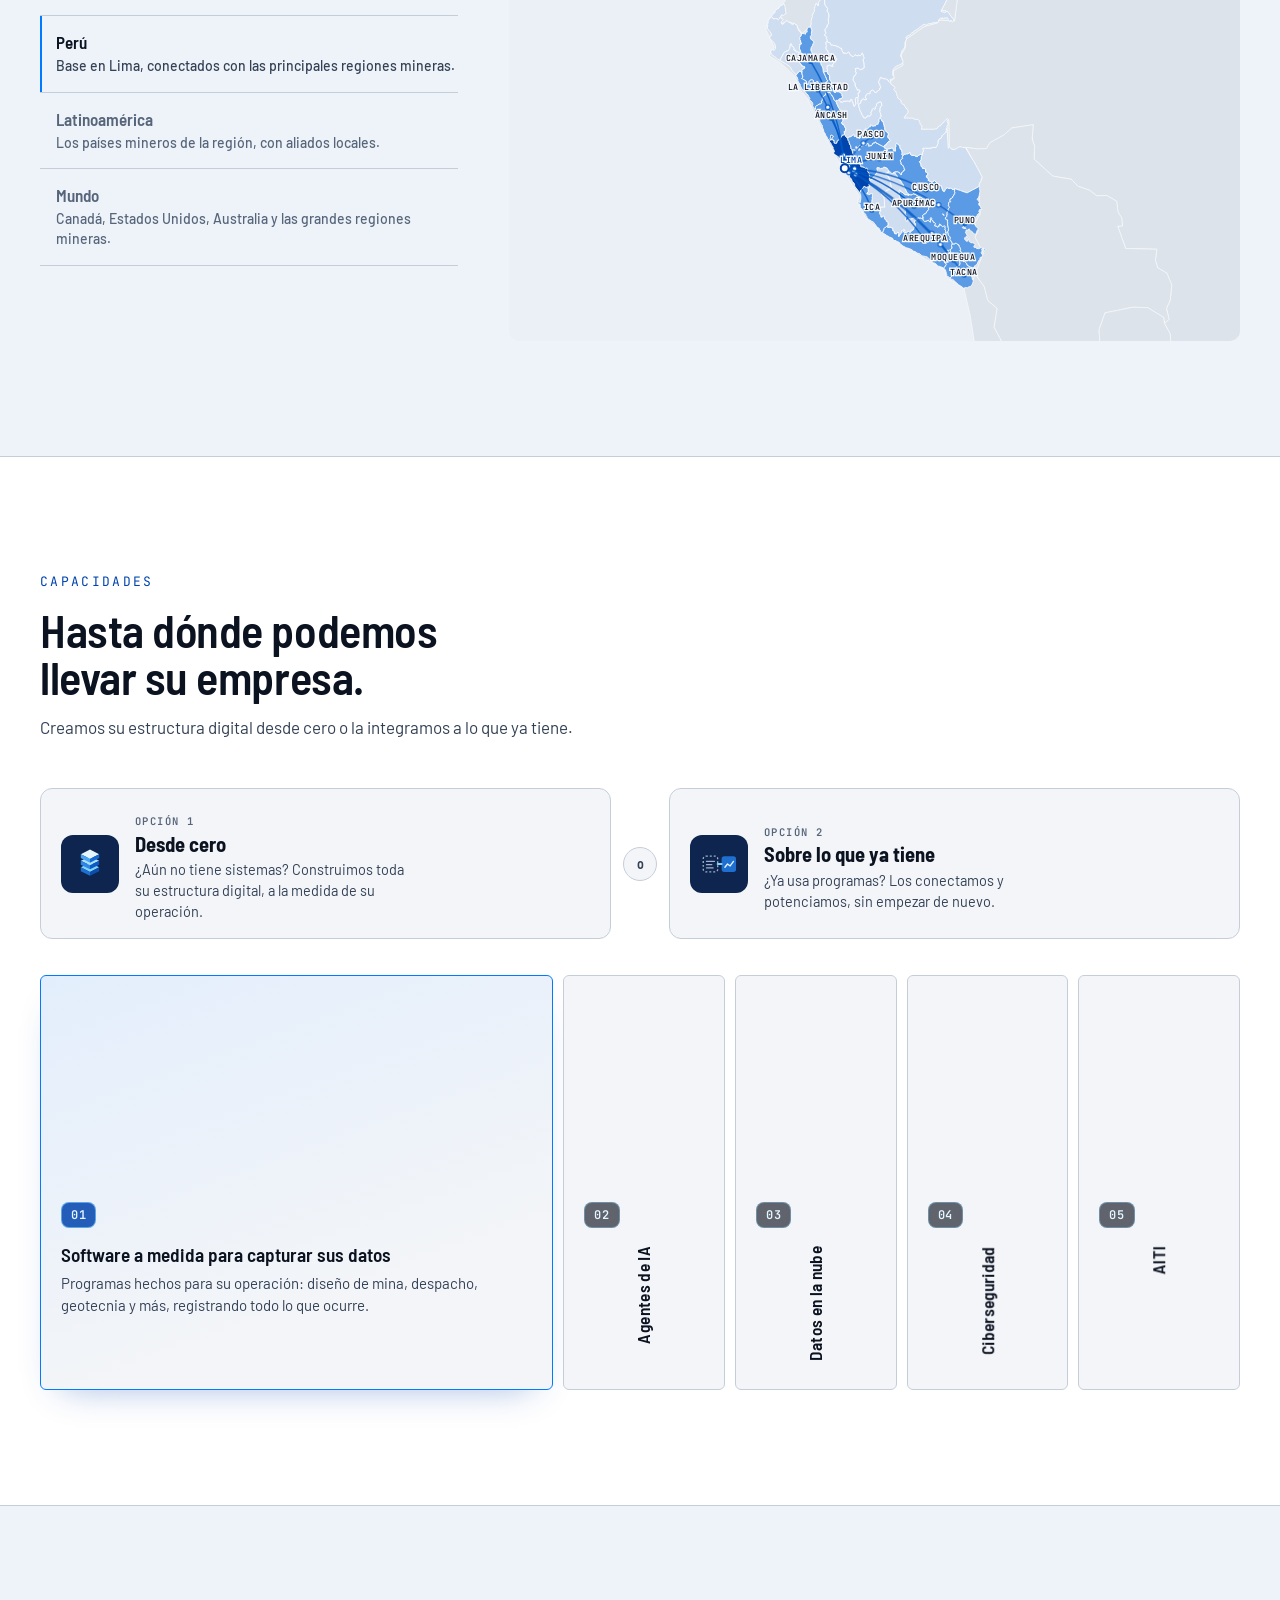
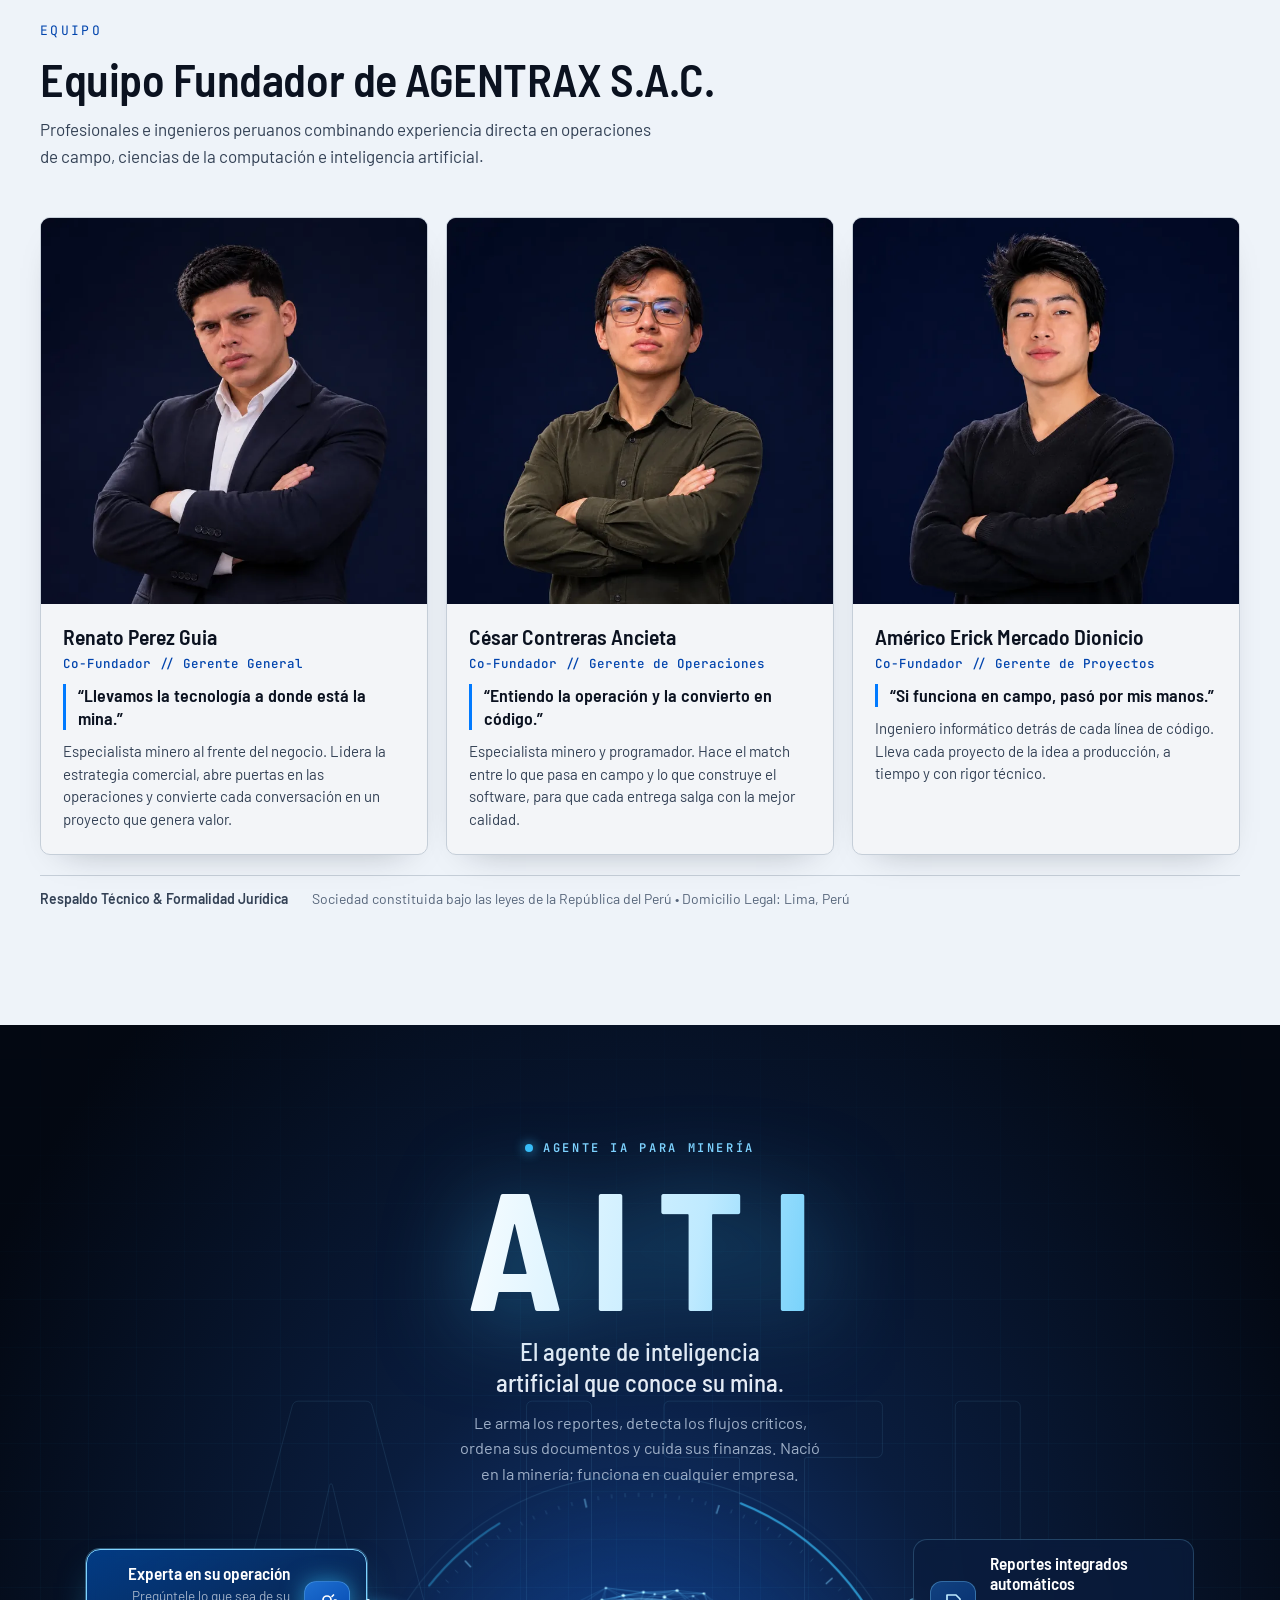
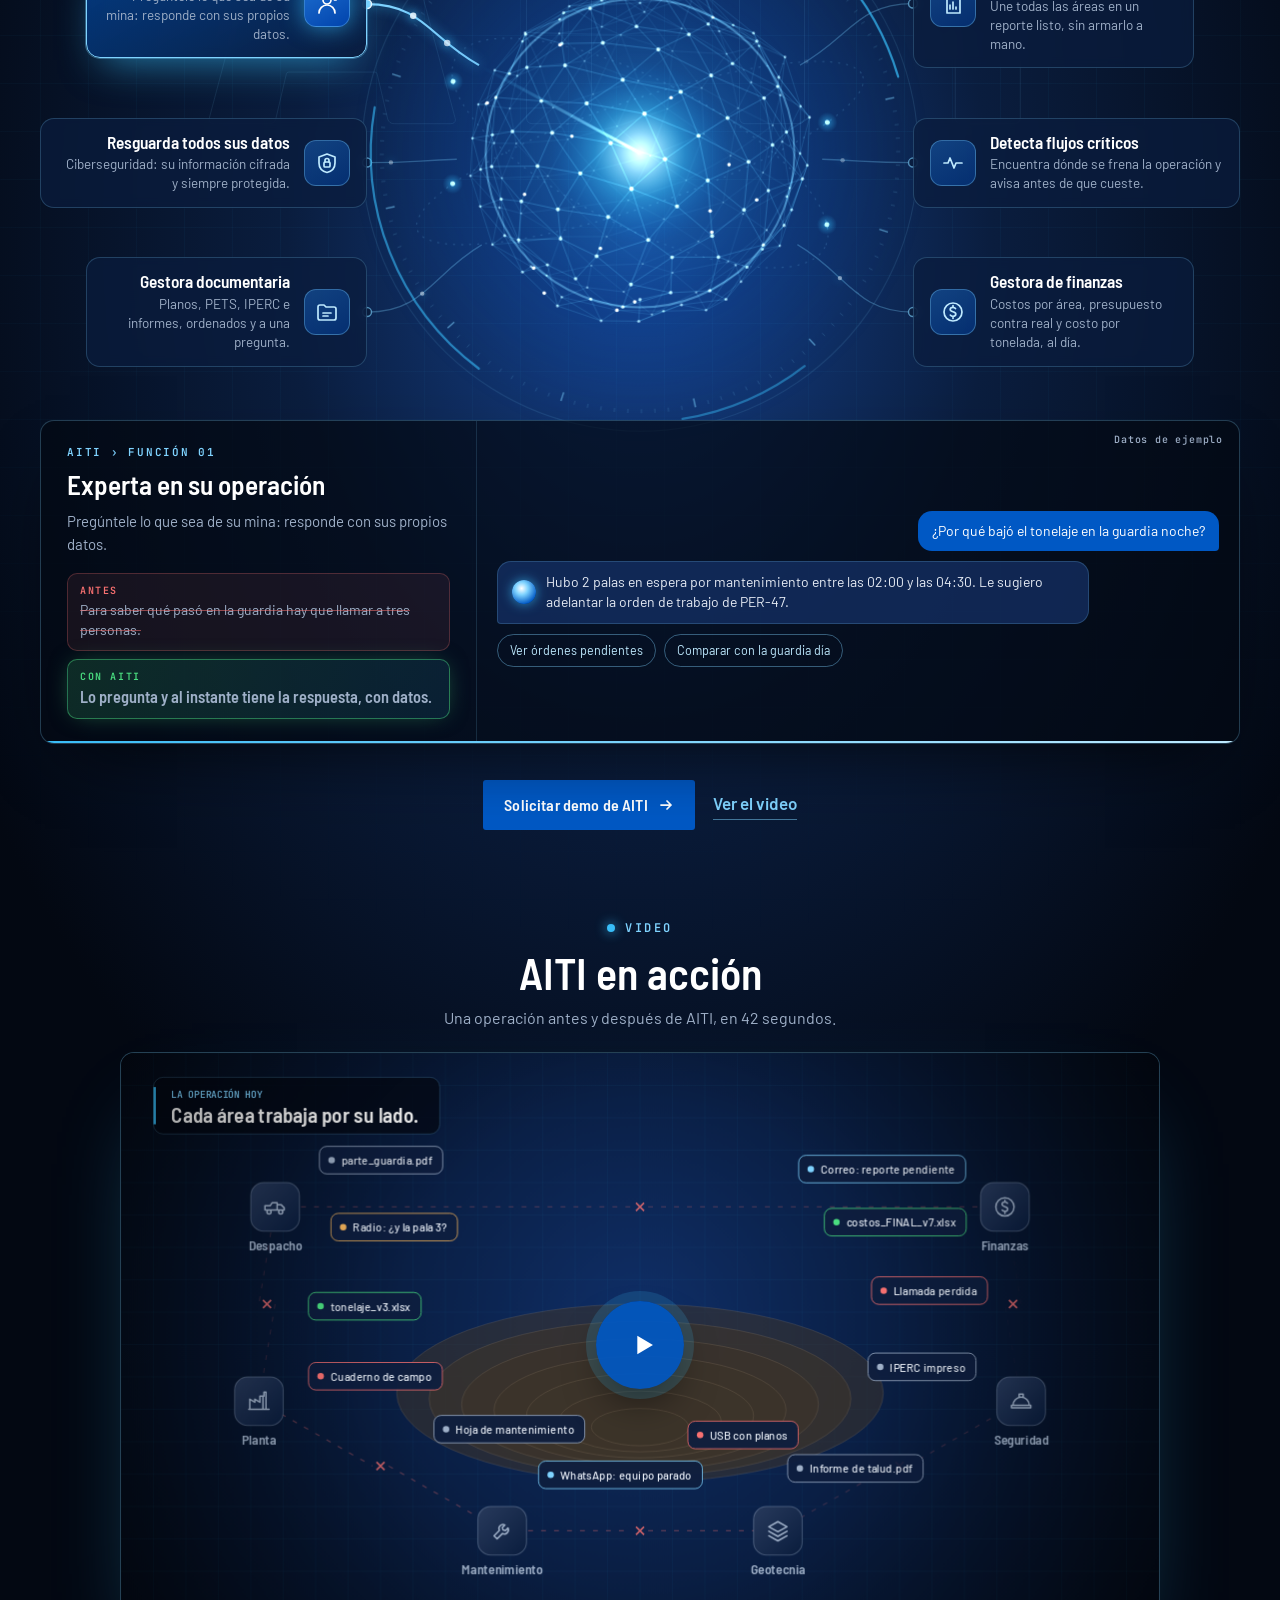
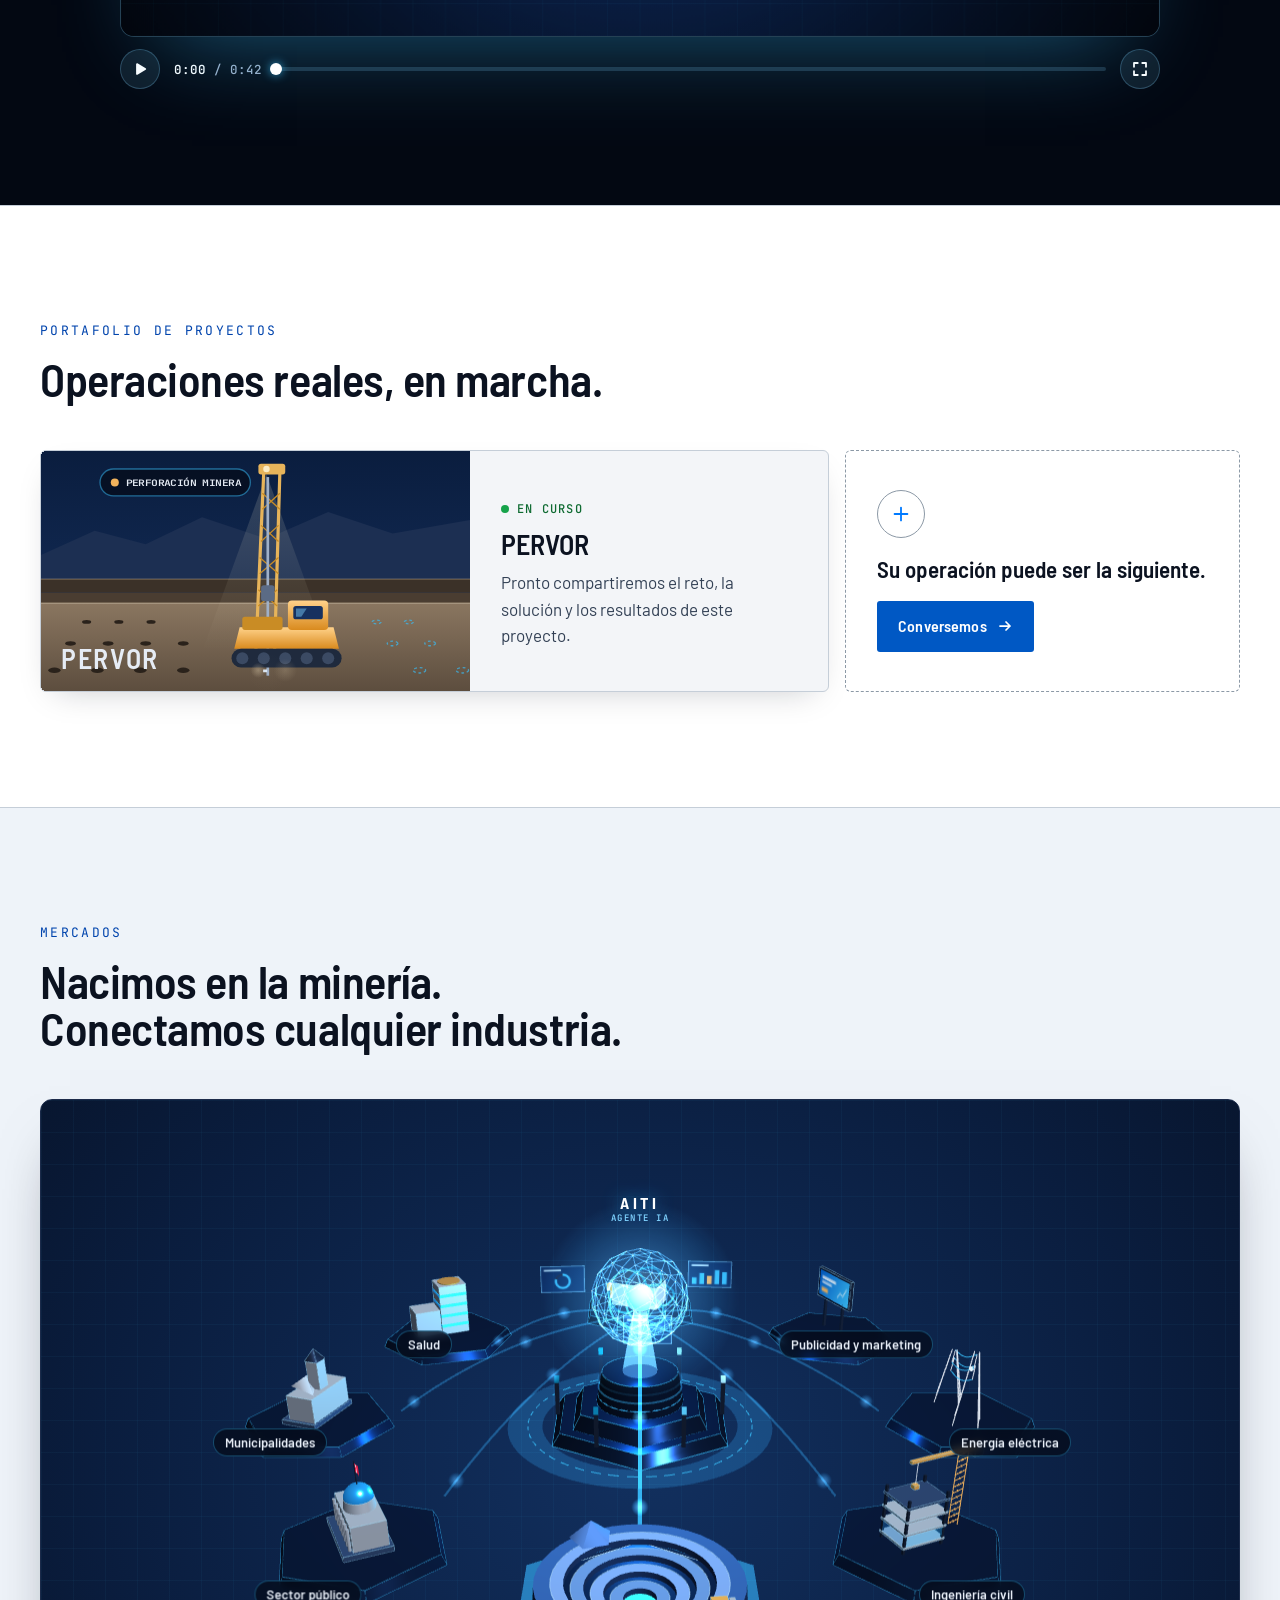
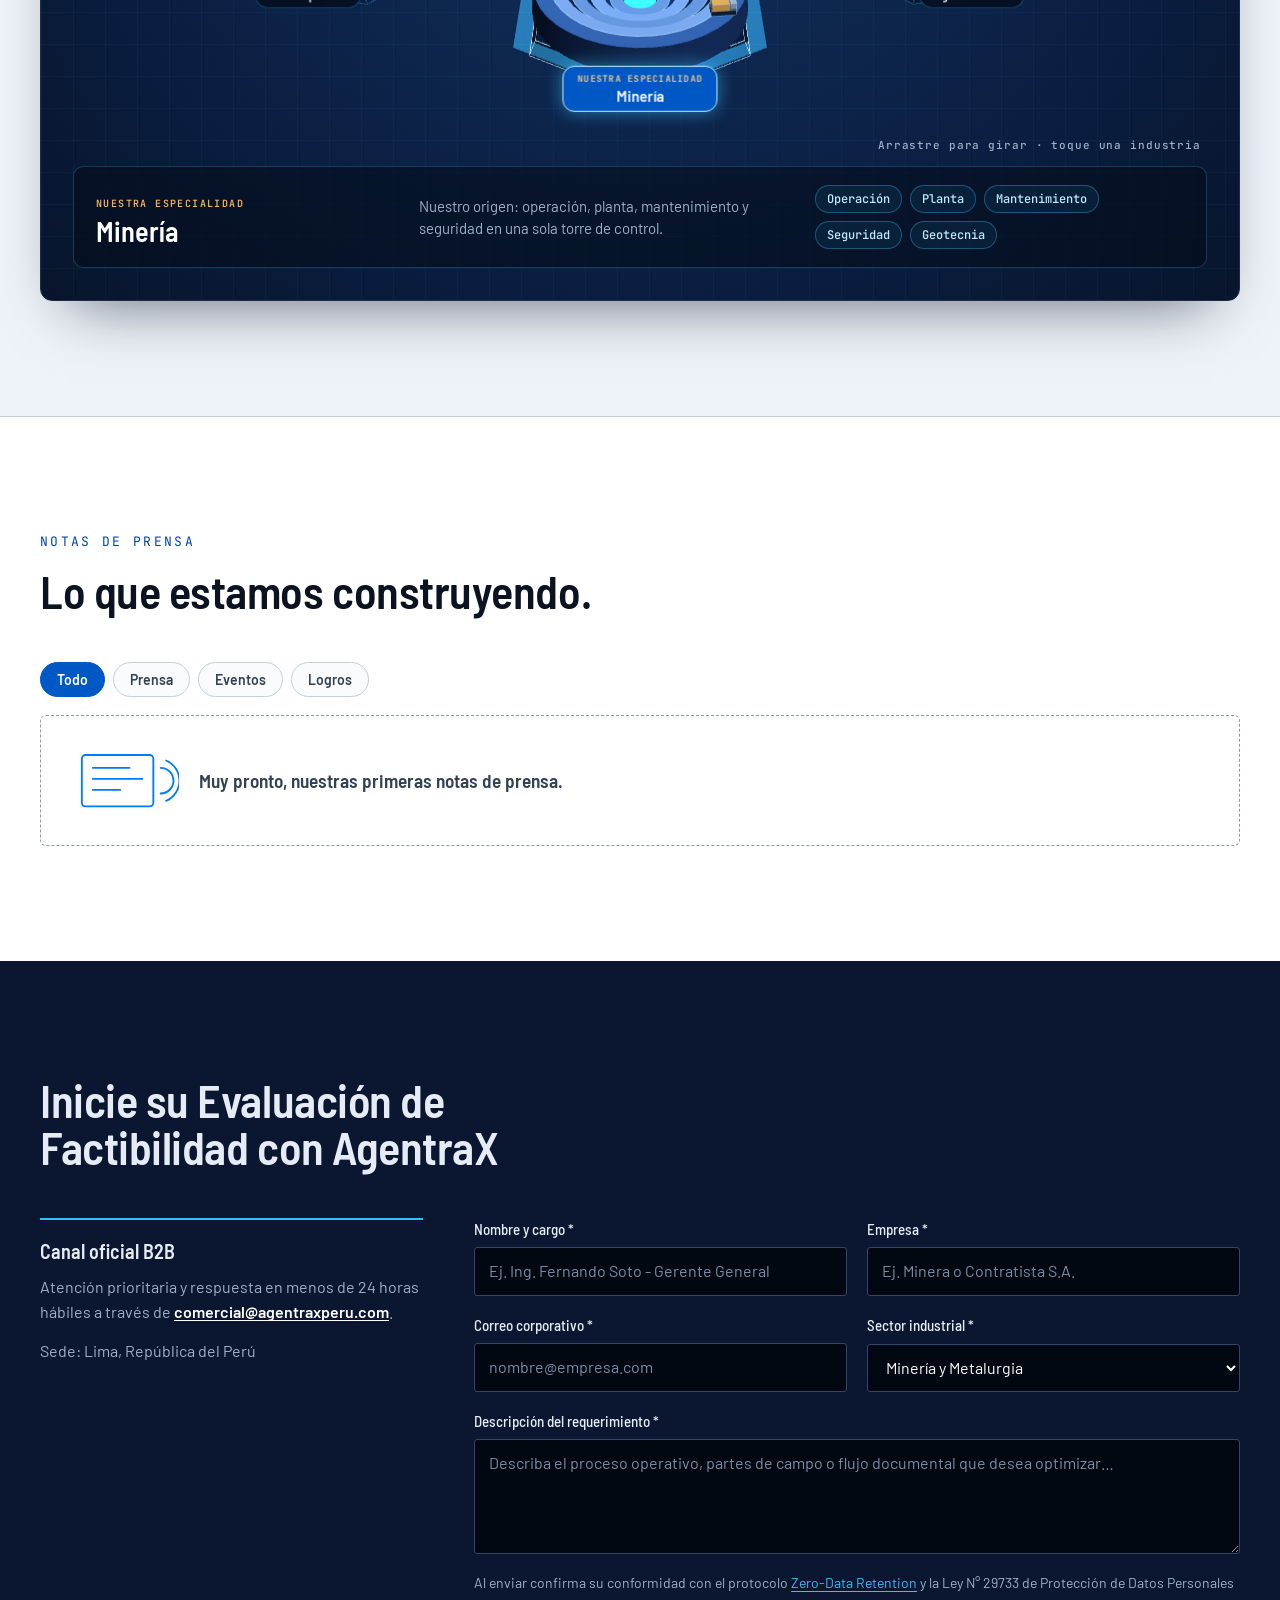
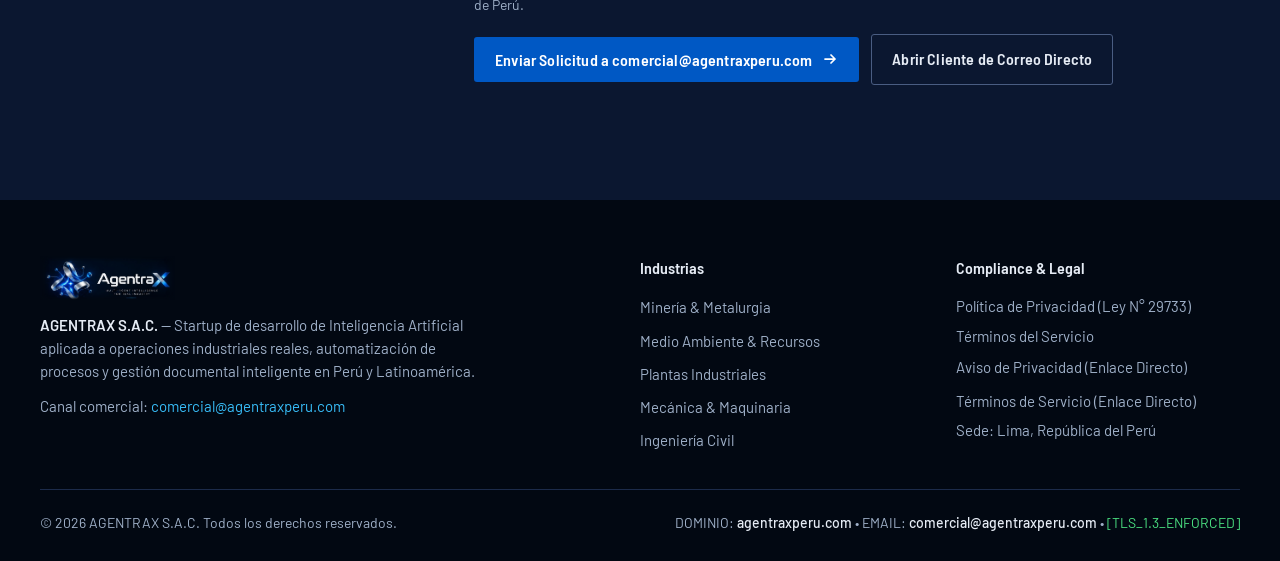
==== commit ea91e7c7: "Merge branch 't7' into integ" ====
--- a/index.html
+++ b/index.html
@@ -16,7 +16,10 @@
   <meta property="og:url" content="https://agentraxperu.com/">
   <meta property="og:title" content="AgentraX | Multi-Agent Intelligence for Real Industry">
   <meta property="og:description" content="Orquestación de agentes cognitivos y compilación determinista para operaciones industriales en Perú y LATAM.">
-  <meta property="og:image" content="https://agentraxperu.com/brand-logo-dark.png">
+  <meta property="og:image" content="https://agentraxperu.com/og-agentrax.jpg">
+  <meta property="og:image:width" content="1200">
+  <meta property="og:image:height" content="630">
+  <meta name="twitter:image" content="https://agentraxperu.com/og-agentrax.jpg">
 
   <link rel="icon" href="brand-app-icon.png" type="image/png">
   <script type="application/ld+json">
@@ -2078,7 +2081,7 @@
         </div>
         <div class="team">
           <article class="mate">
-            <div class="mate__photo"><img src="equipo/renato.webp" alt="Renato Perez Guia" width="1254" height="1254" loading="lazy"></div>
+            <div class="mate__photo"><img src="equipo/renato.webp" srcset="equipo/renato-660.webp 660w, equipo/renato.webp 1254w" sizes="(max-width: 600px) 220px, (max-width: 900px) min(460px, calc(100vw - 32px)), 410px" alt="Renato Perez Guia" width="1254" height="1254" loading="lazy"></div>
             <div class="mate__body">
               <h3>Renato Perez Guia</h3>
               <div class="mate__role">Co-Fundador // Gerente General</div>
@@ -2087,7 +2090,7 @@
             </div>
           </article>
           <article class="mate">
-            <div class="mate__photo"><img src="equipo/cesar.webp" alt="César Contreras Ancieta" width="1254" height="1254" loading="lazy"></div>
+            <div class="mate__photo"><img src="equipo/cesar.webp" srcset="equipo/cesar-660.webp 660w, equipo/cesar.webp 1254w" sizes="(max-width: 600px) 220px, (max-width: 900px) min(460px, calc(100vw - 32px)), 410px" alt="César Contreras Ancieta" width="1254" height="1254" loading="lazy"></div>
             <div class="mate__body">
               <h3>César Contreras Ancieta</h3>
               <div class="mate__role">Co-Fundador // Gerente de Operaciones</div>
@@ -2096,7 +2099,7 @@
             </div>
           </article>
           <article class="mate">
-            <div class="mate__photo"><img src="equipo/erick.webp" alt="Américo Erick Mercado Dionicio" width="1254" height="1254" loading="lazy"></div>
+            <div class="mate__photo"><img src="equipo/erick.webp" srcset="equipo/erick-660.webp 660w, equipo/erick.webp 1254w" sizes="(max-width: 600px) 220px, (max-width: 900px) min(460px, calc(100vw - 32px)), 410px" alt="Américo Erick Mercado Dionicio" width="1254" height="1254" loading="lazy"></div>
             <div class="mate__body">
               <h3>Américo Erick Mercado Dionicio</h3>
               <div class="mate__role">Co-Fundador // Gerente de Proyectos</div>
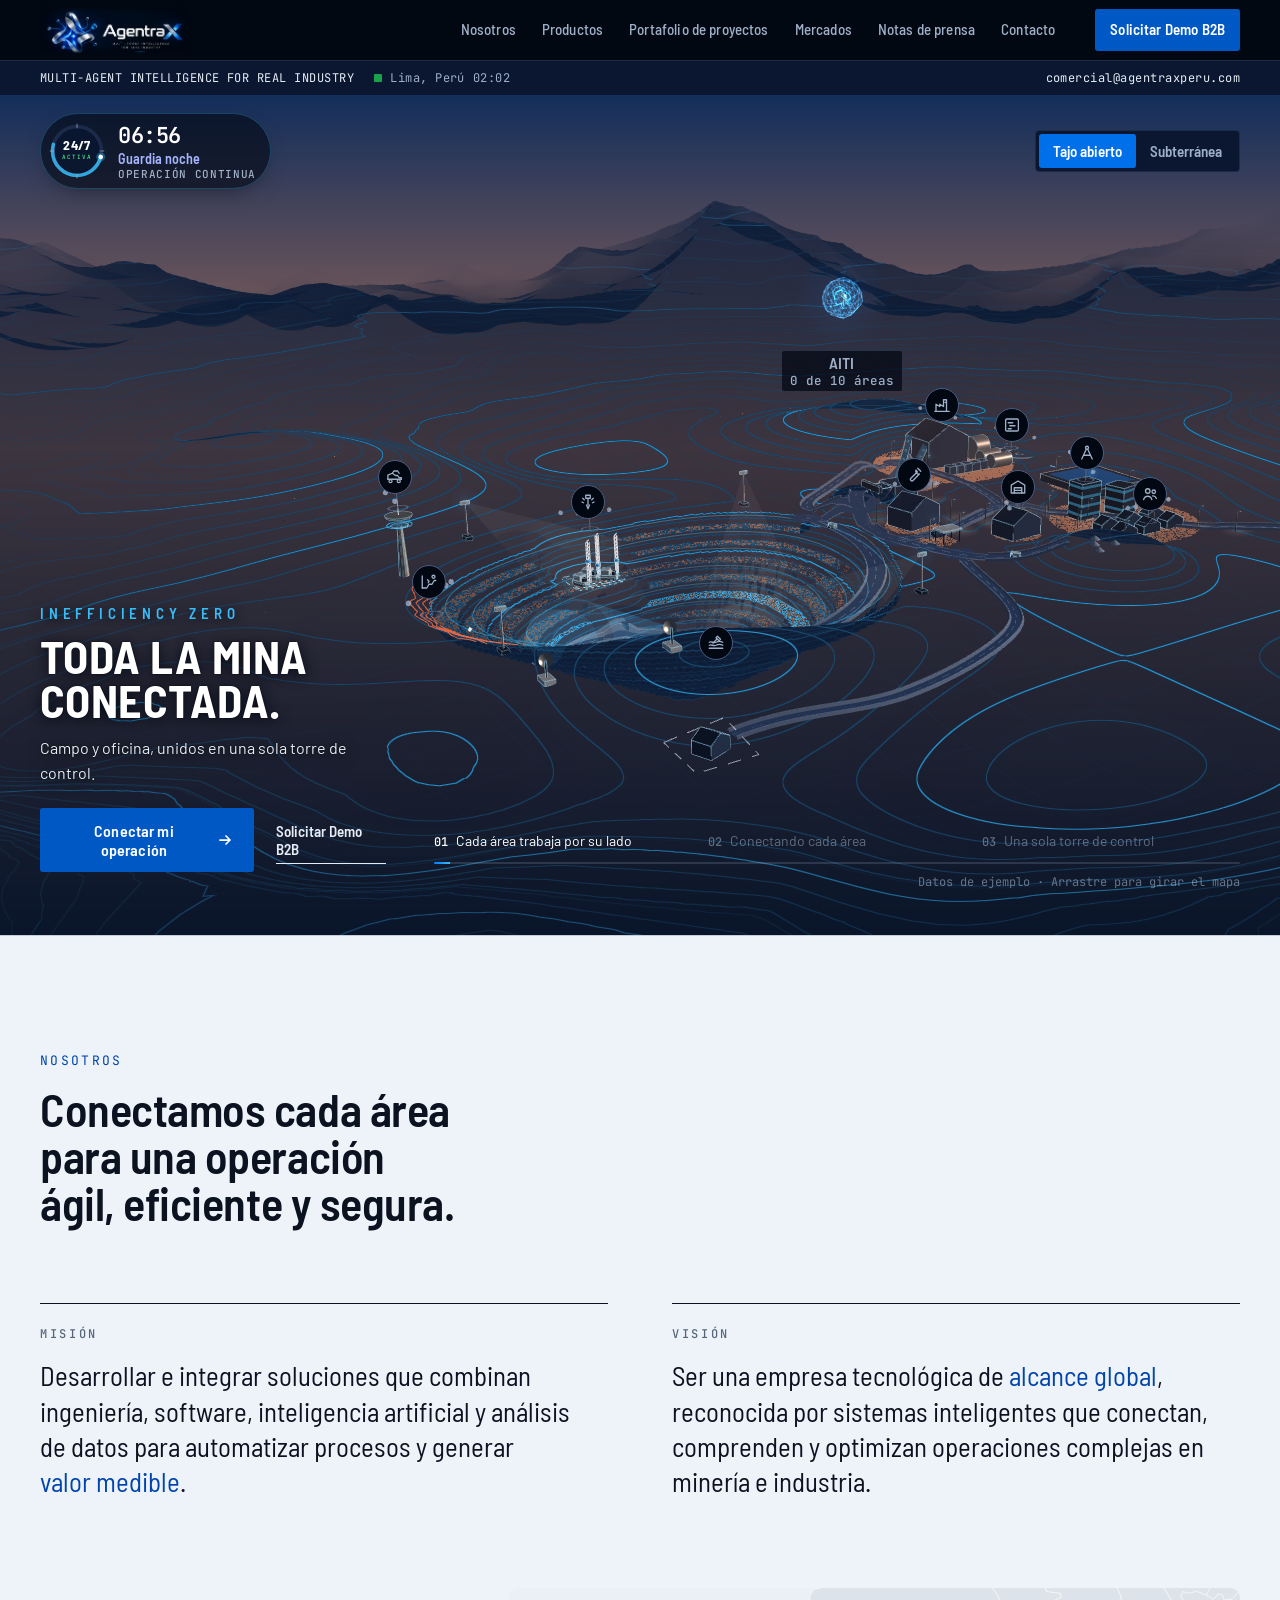
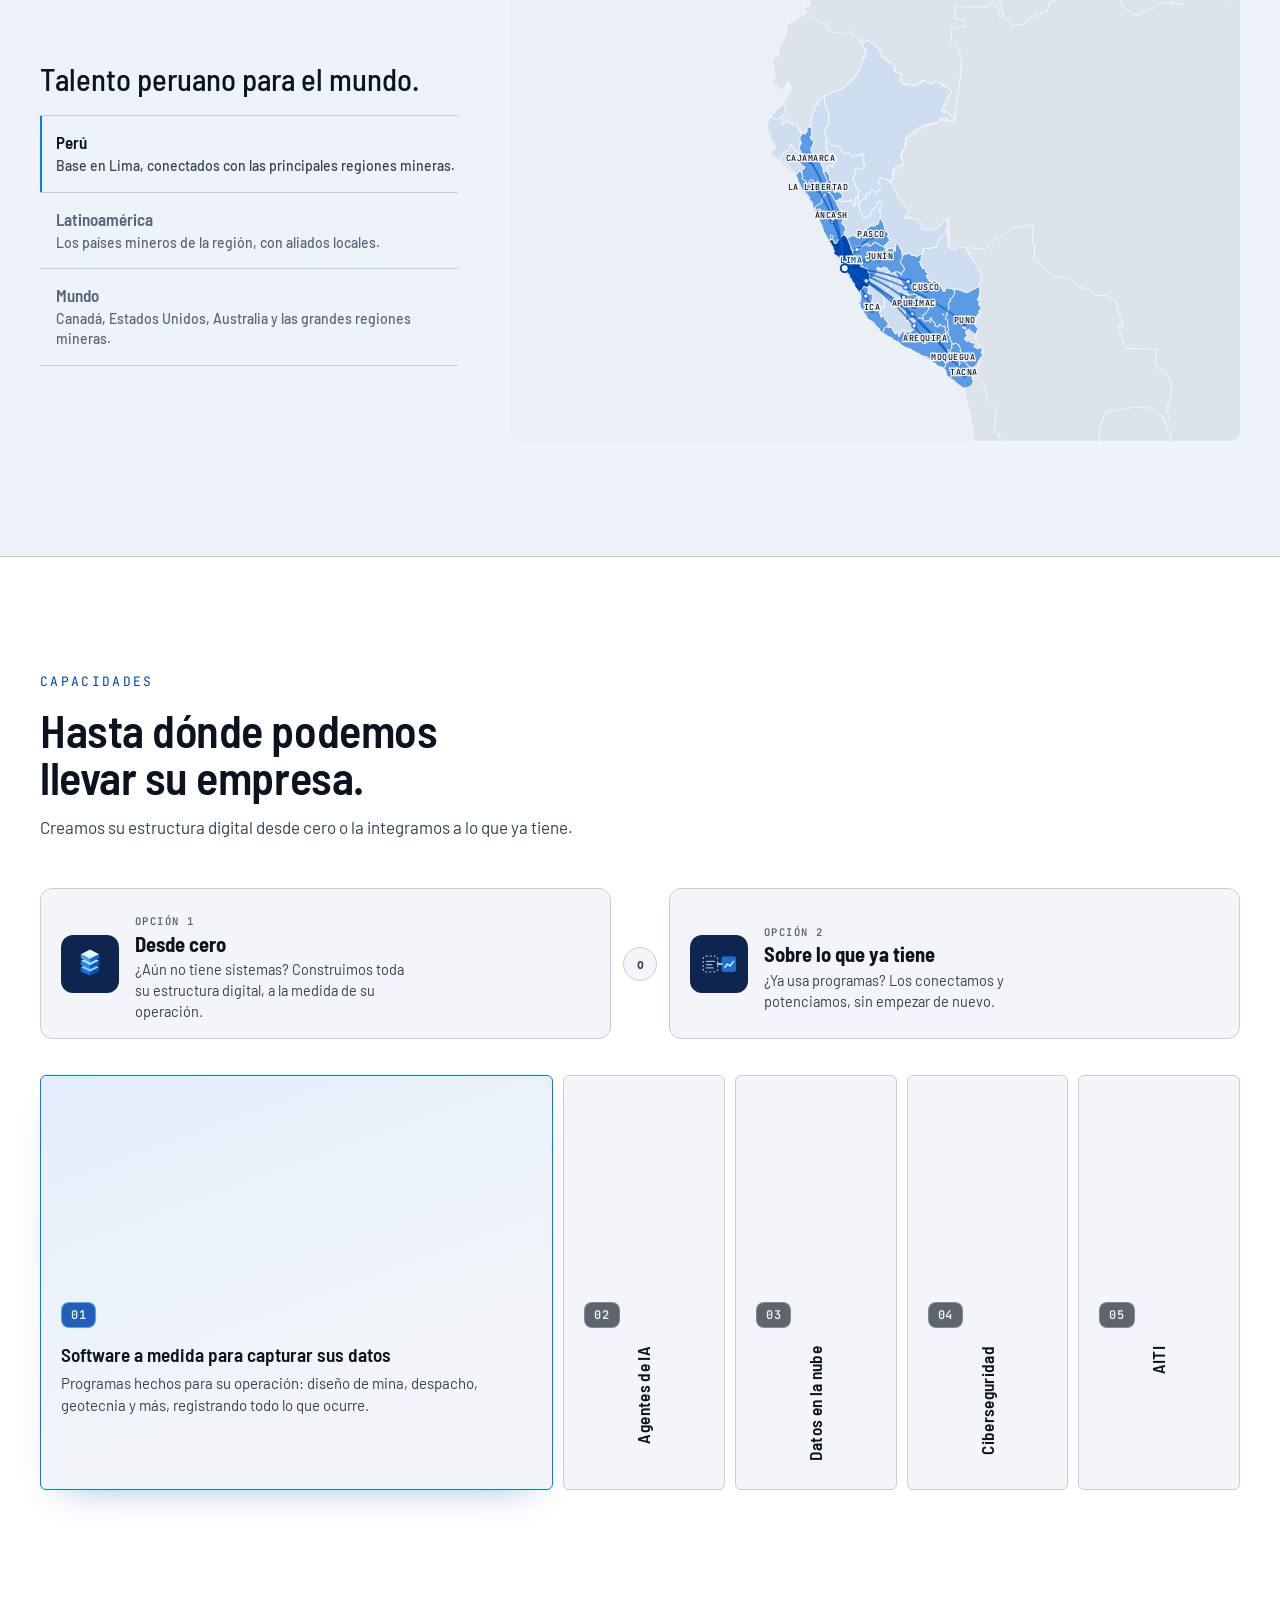
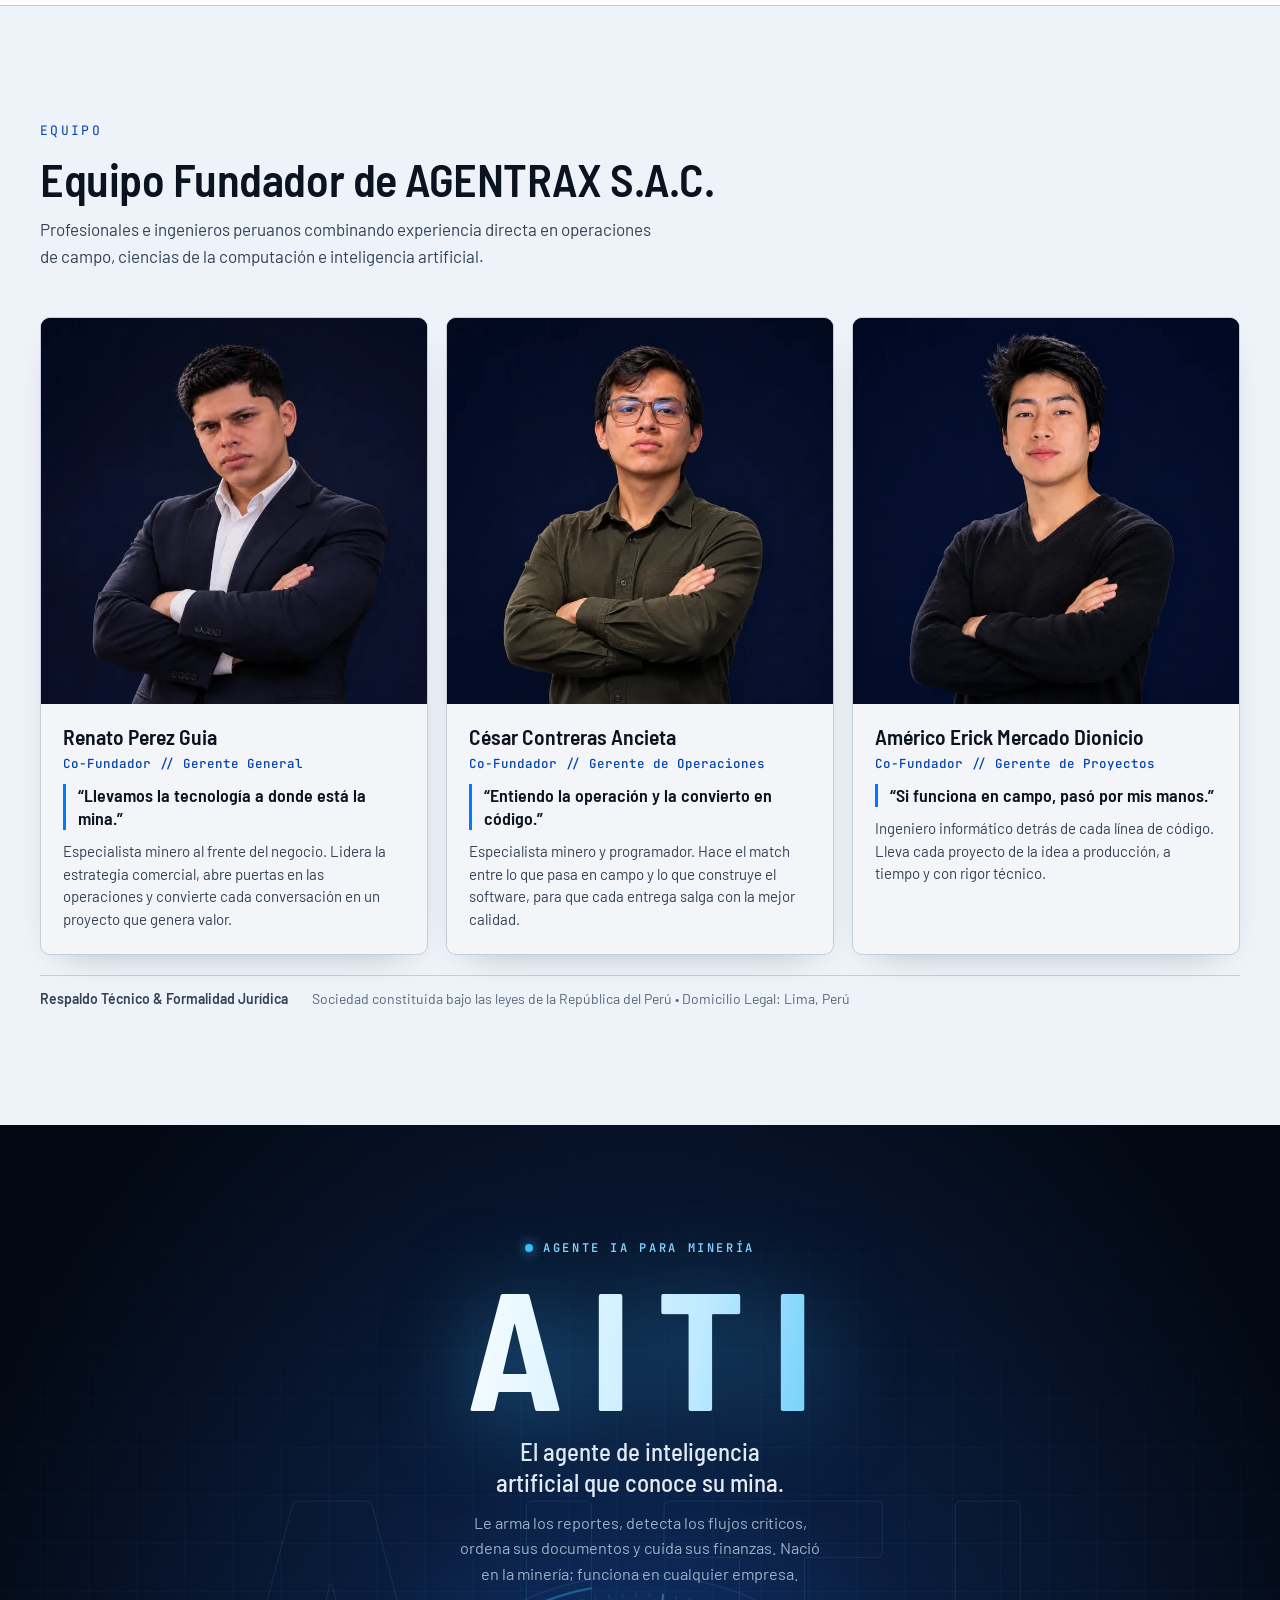
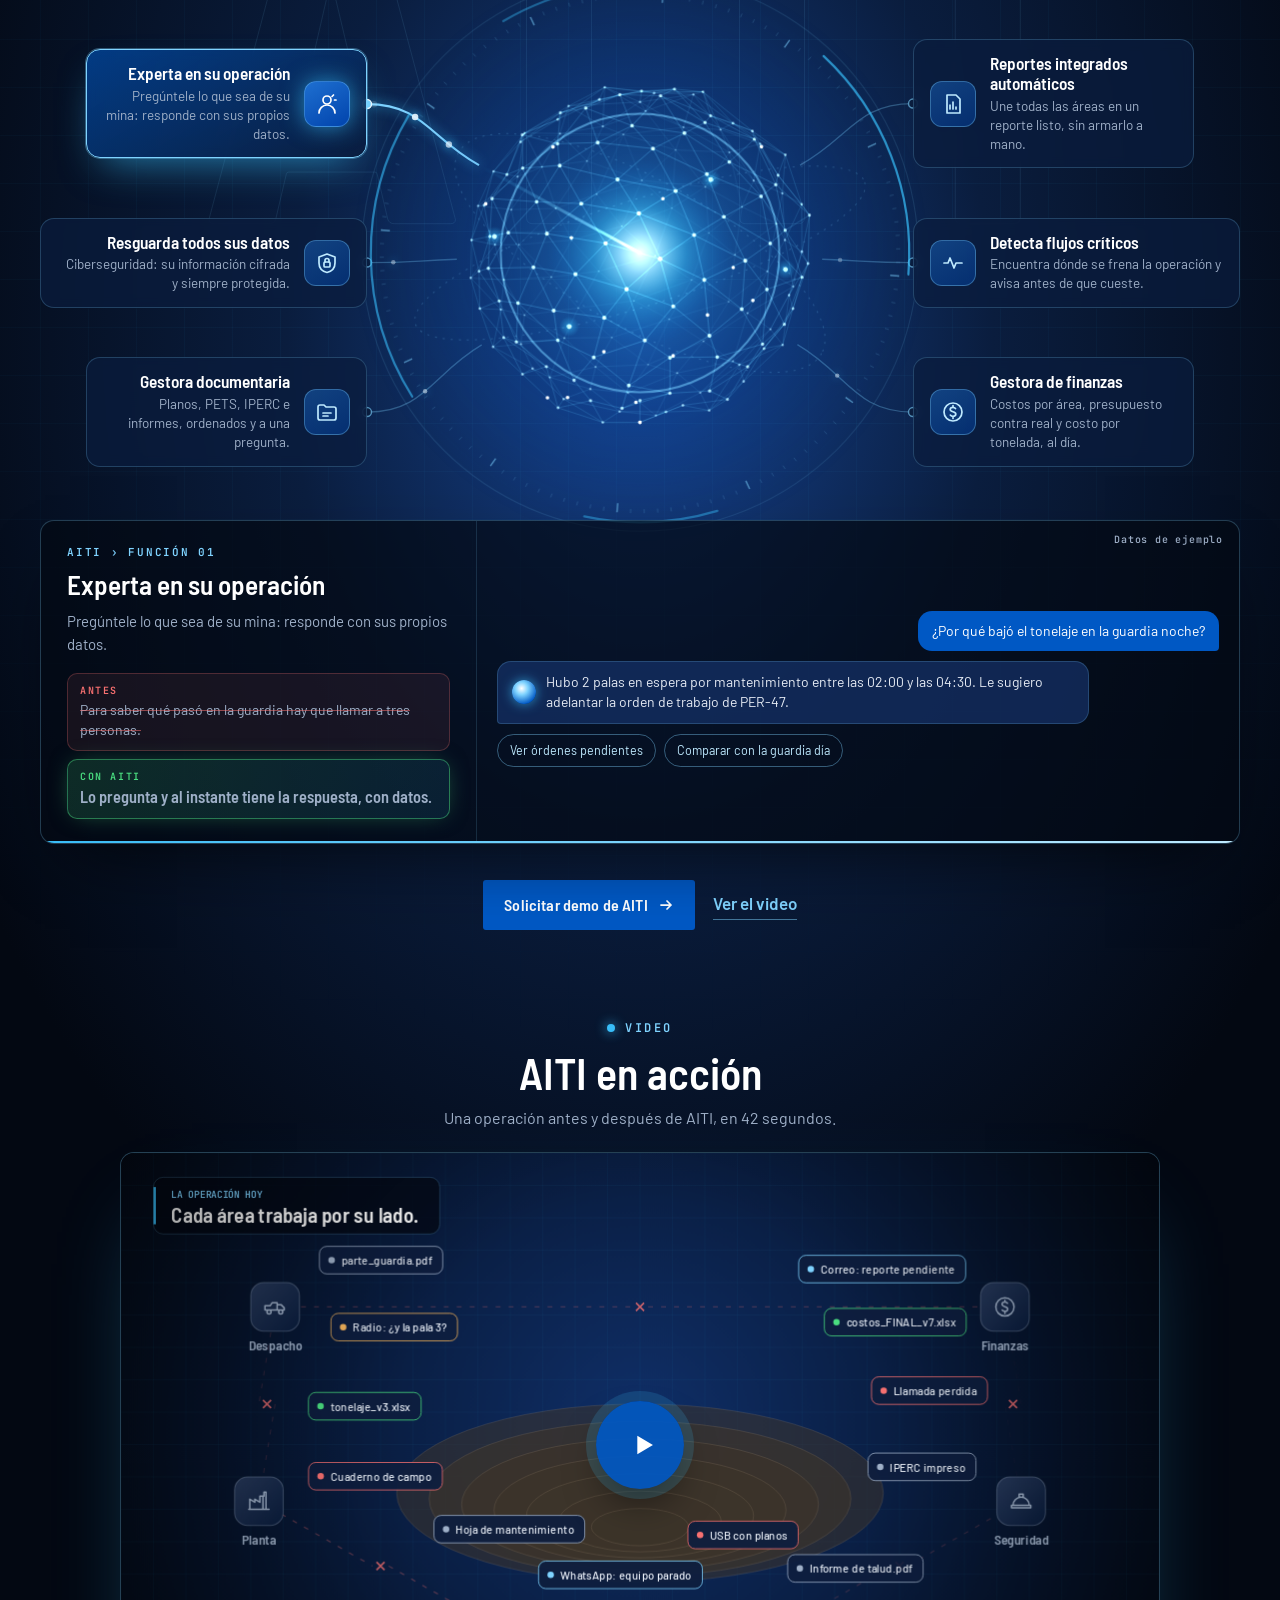
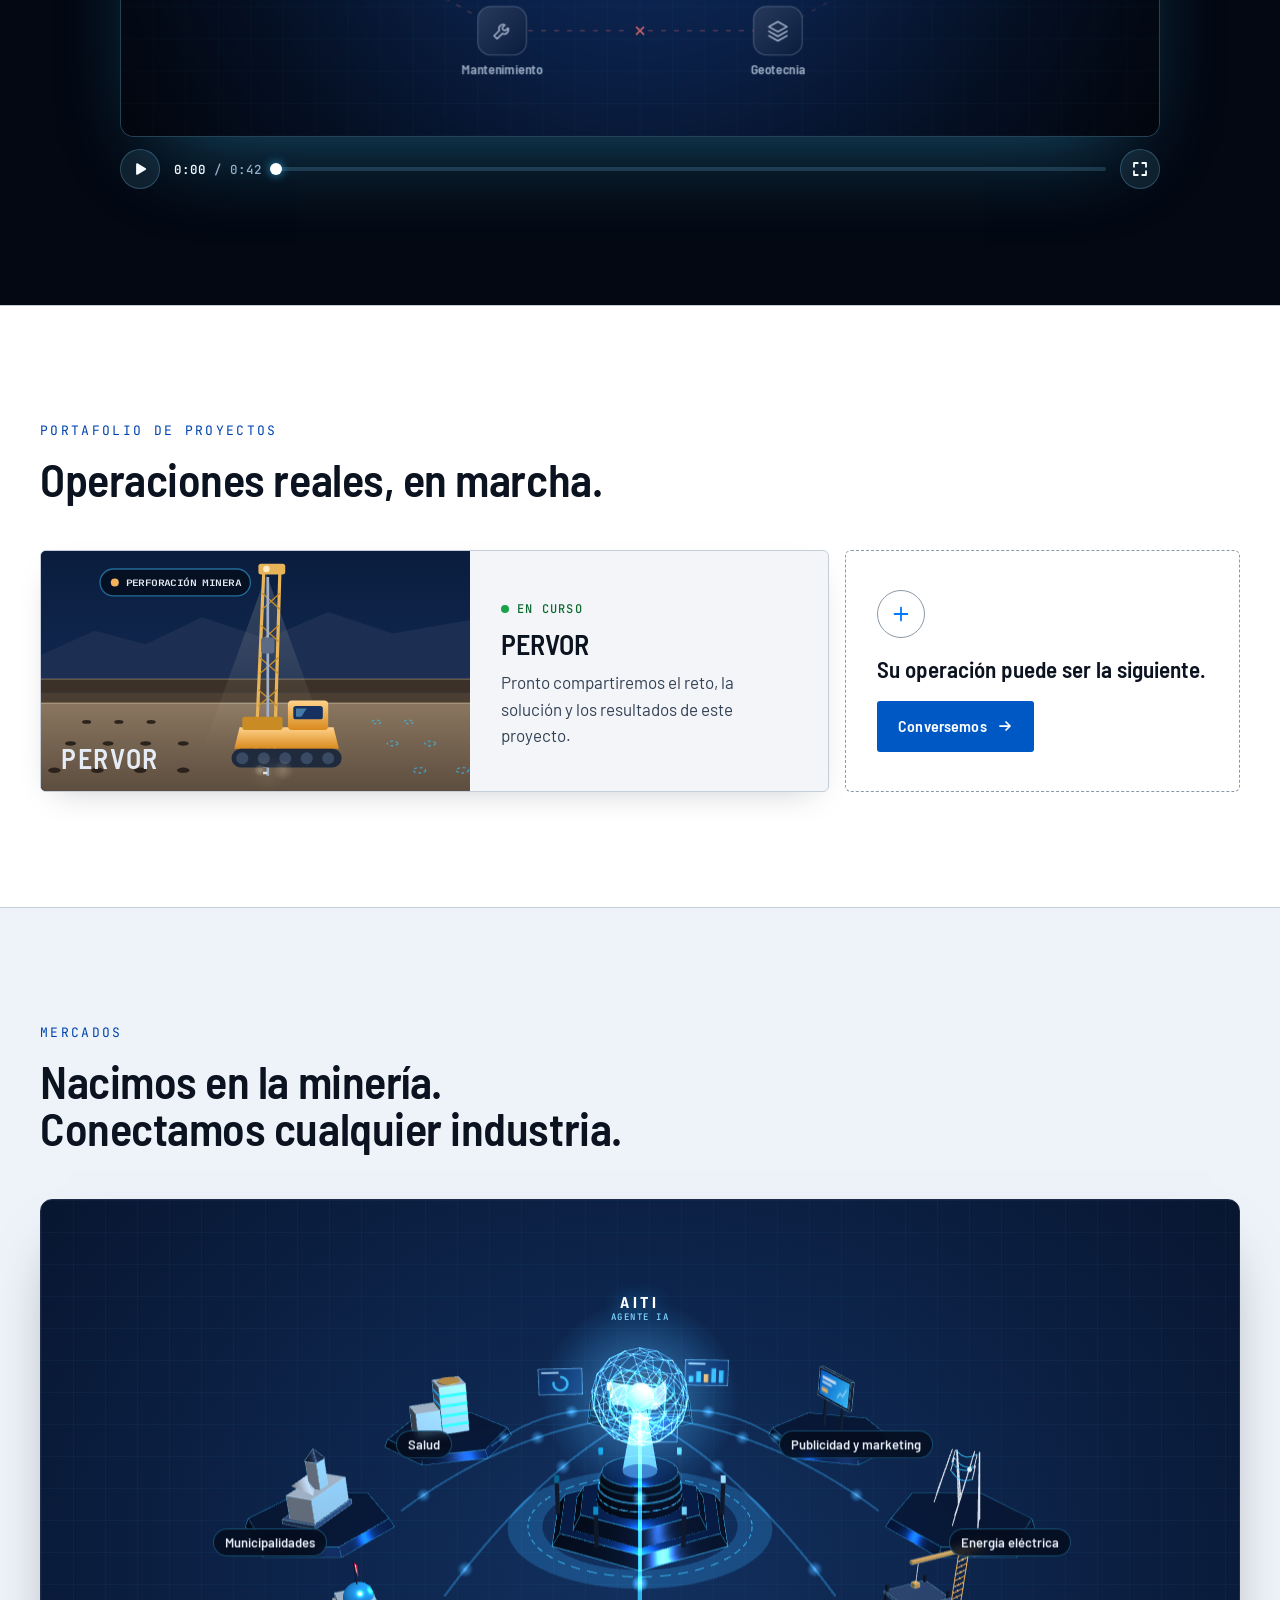
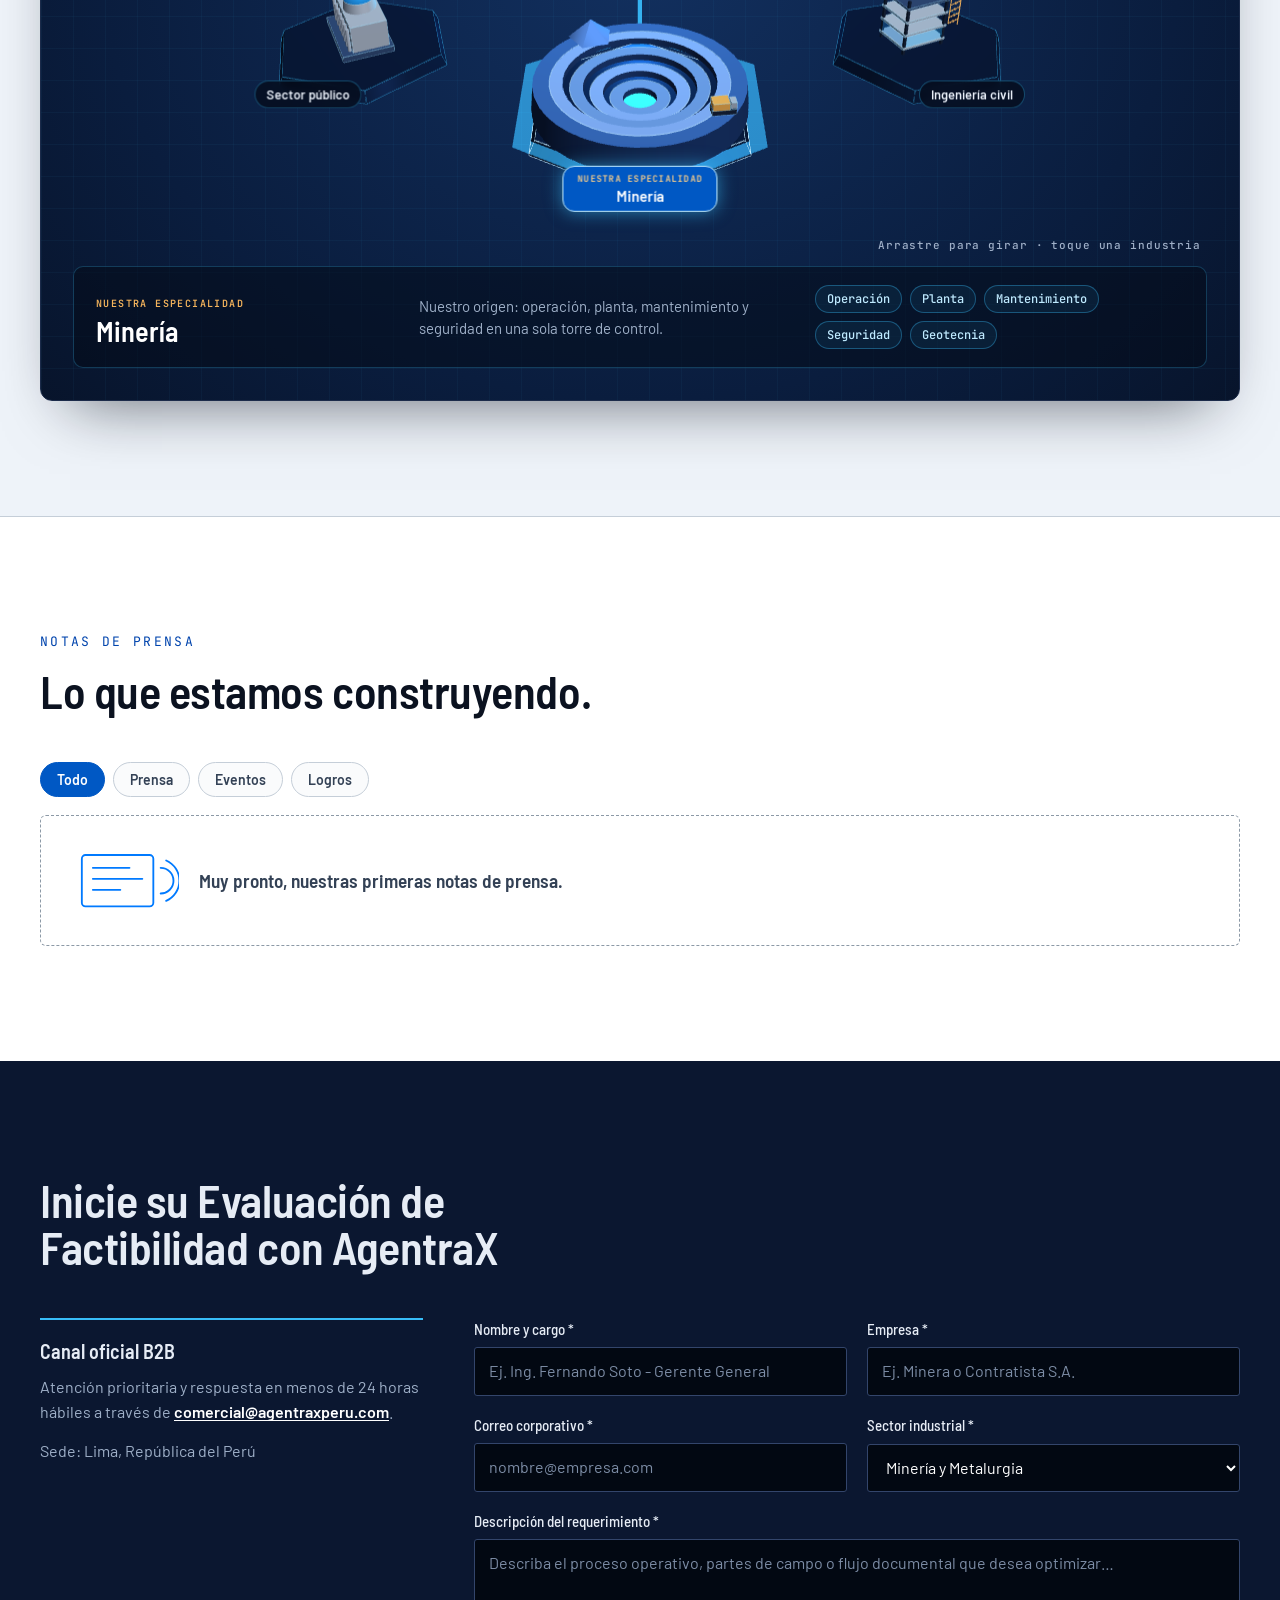
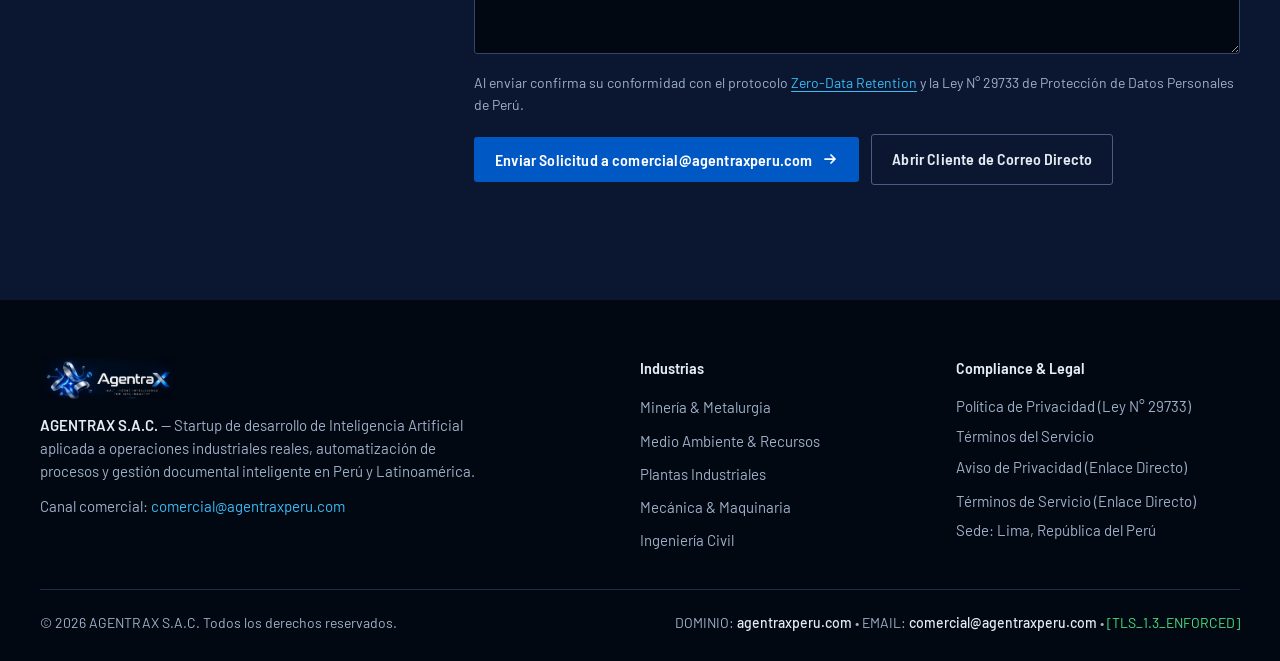
==== commit 2ffabaf1: "portada: una pantalla de alto; #intro-go lleva a la sección siguiente Co-Authored-By: Claude Opus 5." ====
--- a/index.html
+++ b/index.html
@@ -138,8 +138,8 @@
 
 
     /* ---------- Apertura: del campo y la oficina a la torre ---------- */
-    .intro { position: relative; height: 260vh; background: var(--navy); color: var(--on-navy); }
-    .intro__stage { position: sticky; top: 60px; height: calc(100vh - 60px); height: calc(100svh - 60px); min-height: 560px; overflow: hidden; }
+    .intro { position: relative; background: var(--navy); color: var(--on-navy); }
+    .intro__stage { position: relative; height: calc(100vh - 60px); height: calc(100svh - 60px); min-height: 560px; overflow: hidden; }
     .intro canvas { position: absolute; inset: 0; width: 100%; height: 100%; }
     .intro__bar { position: absolute; z-index: 5; top: 18px; left: var(--gutter); right: var(--gutter); display: flex; align-items: center; gap: 16px; flex-wrap: wrap; }
     .intro__step { margin: 0; display: flex; gap: 10px; align-items: center; font-family: var(--f-data); font-size: 13px; color: var(--on-navy-2); }
@@ -240,12 +240,9 @@
     .intro[data-lit="true"] .hub__label small { color: var(--cyan); }
 
     @media (prefers-reduced-motion: reduce) {
-      .intro { height: auto; }
-      .intro__stage { position: relative; top: 0; }
       .intro__hint { display: none; }
     }
     @media (max-width: 900px) {
-      .intro { height: 230vh; }
       .intro__rail { left: var(--gutter); top: 66px; bottom: auto; }
       .intro__bar ~ .intro__rail { top: 66px; }
       .rail { grid-template-columns: 1fr; margin: 0 0 6px; }
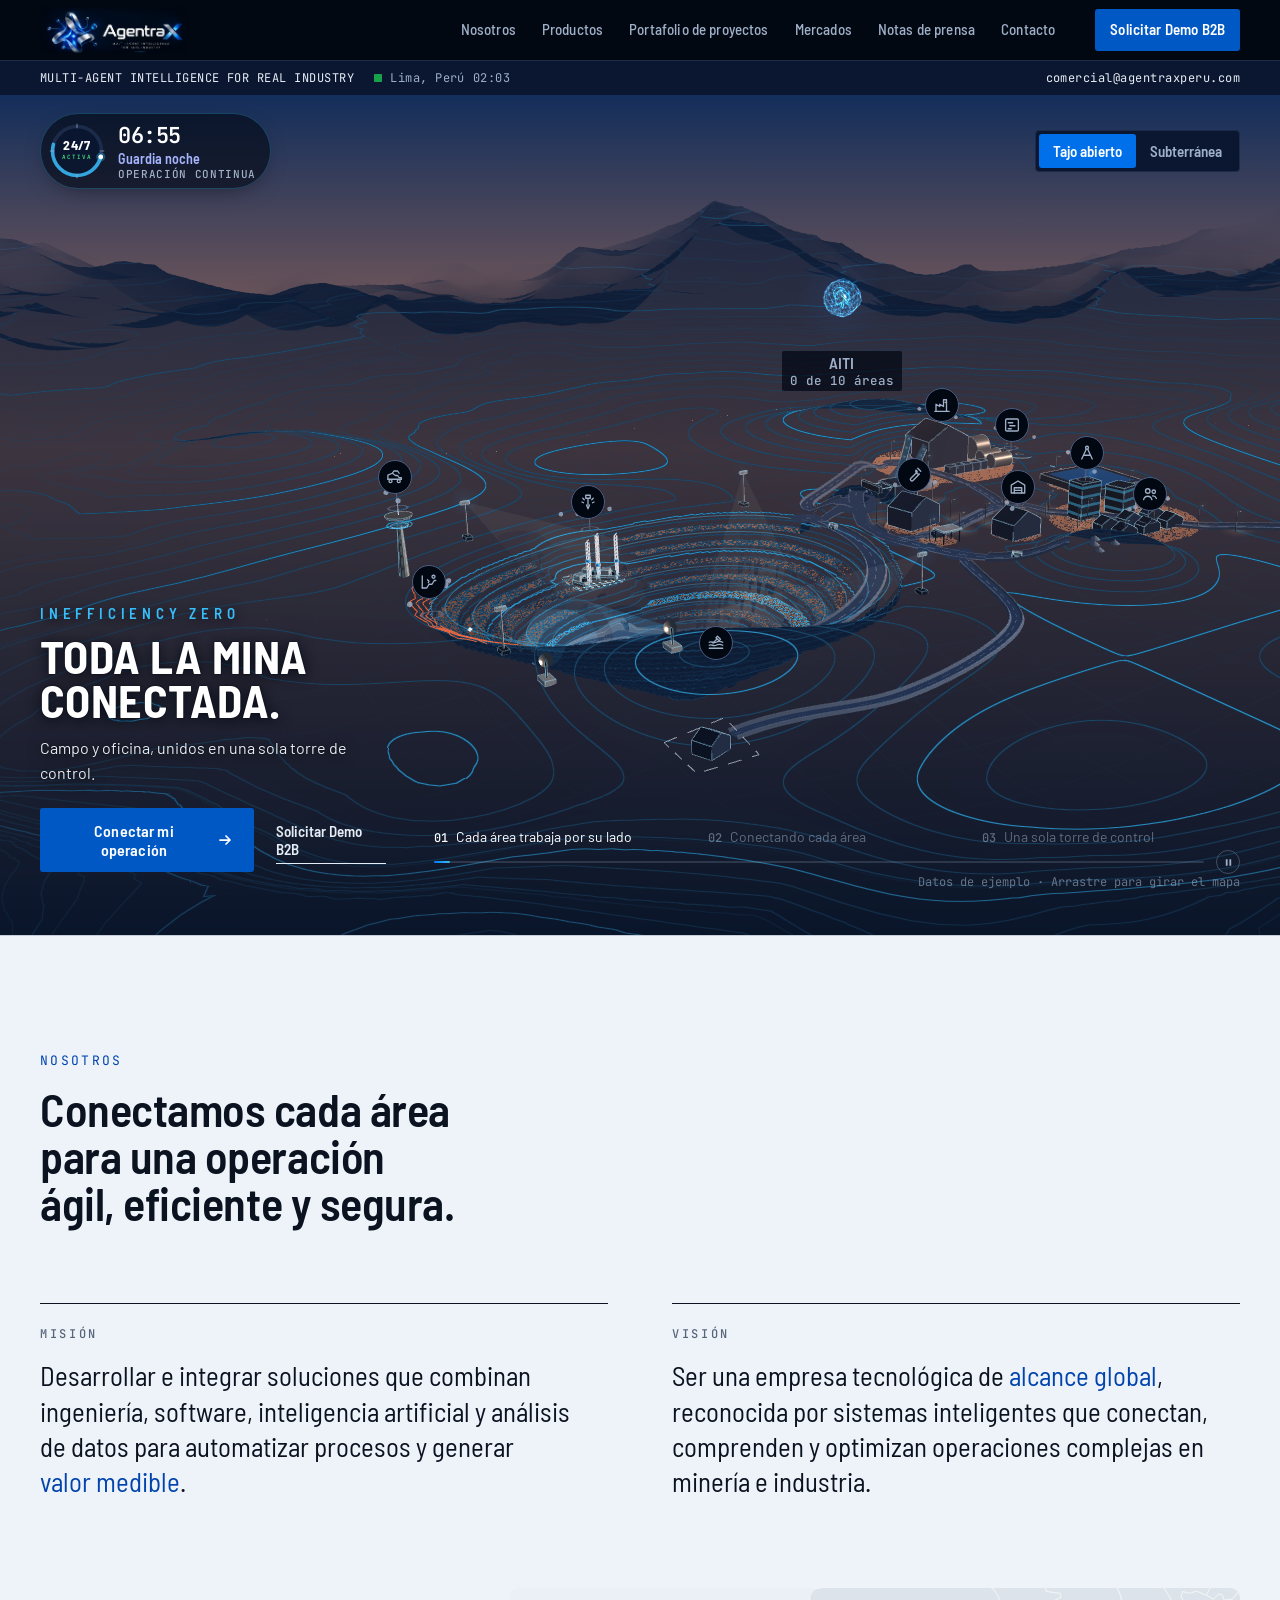
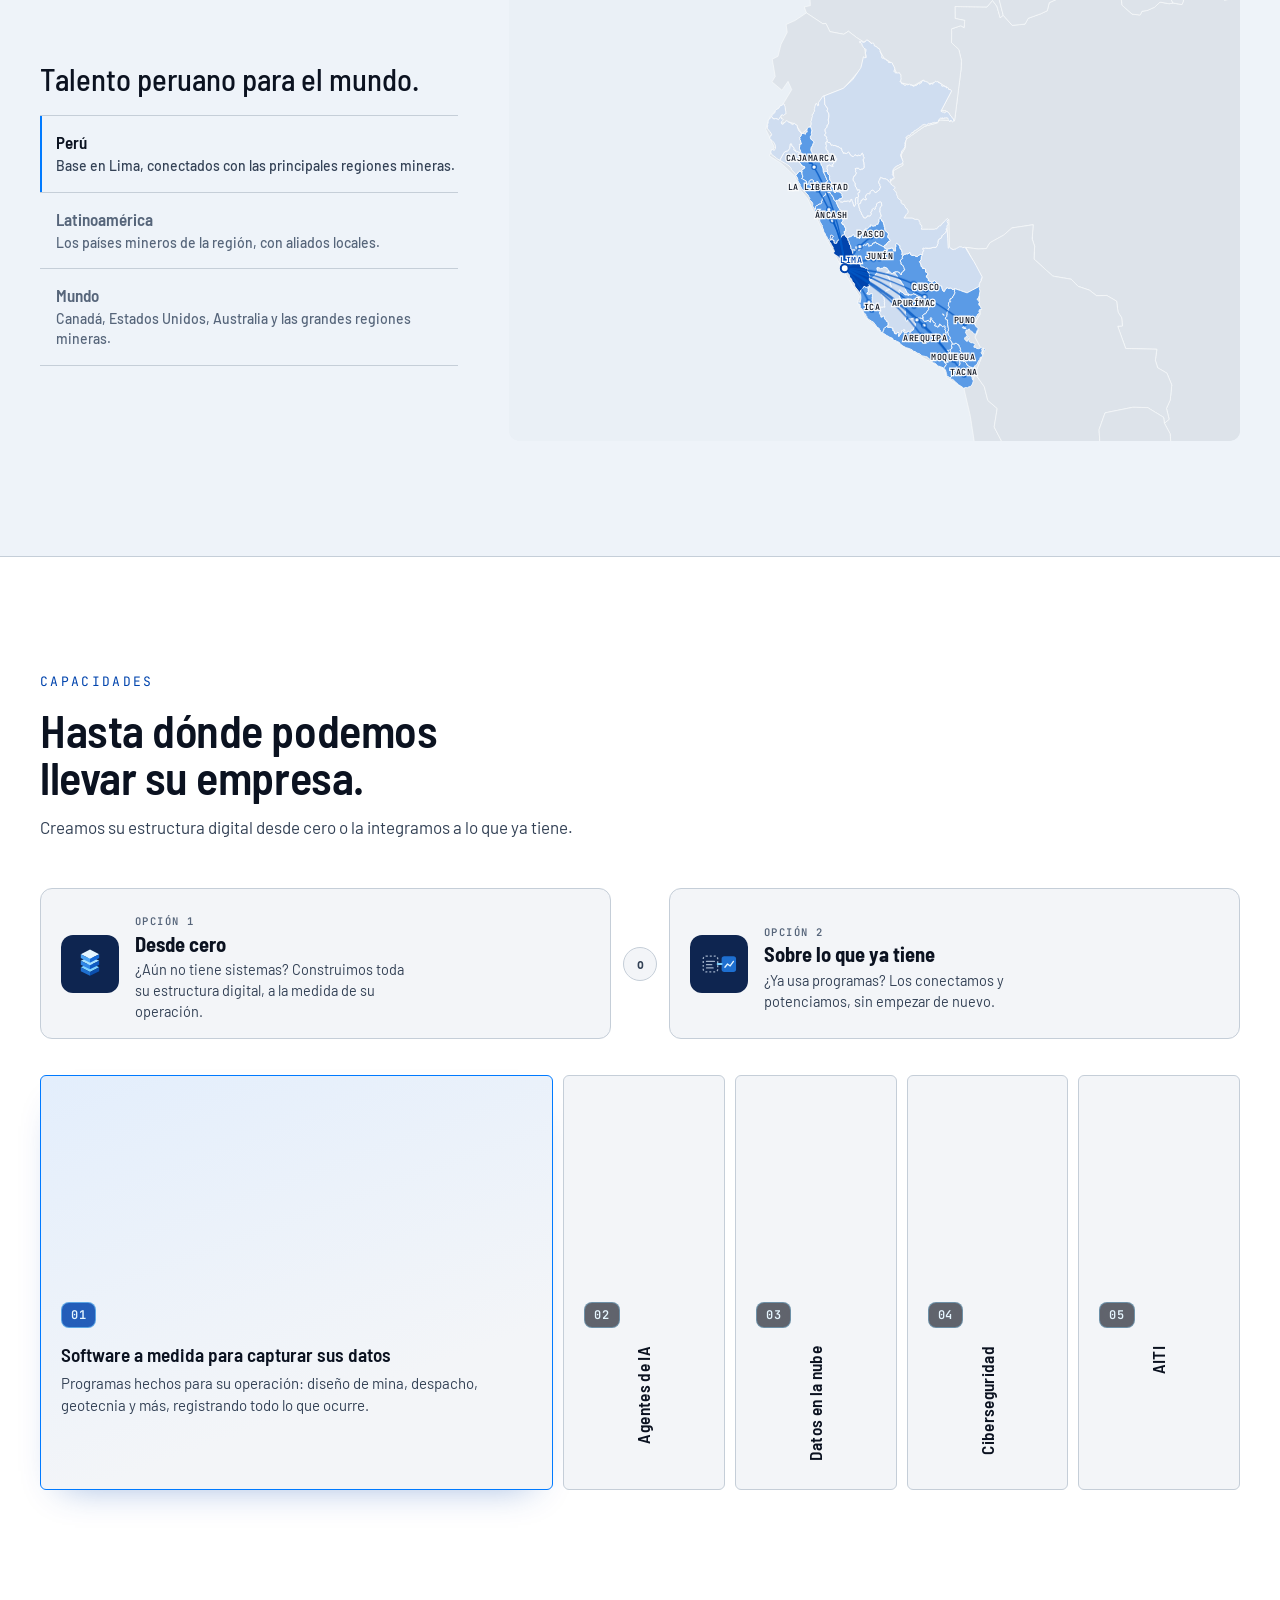
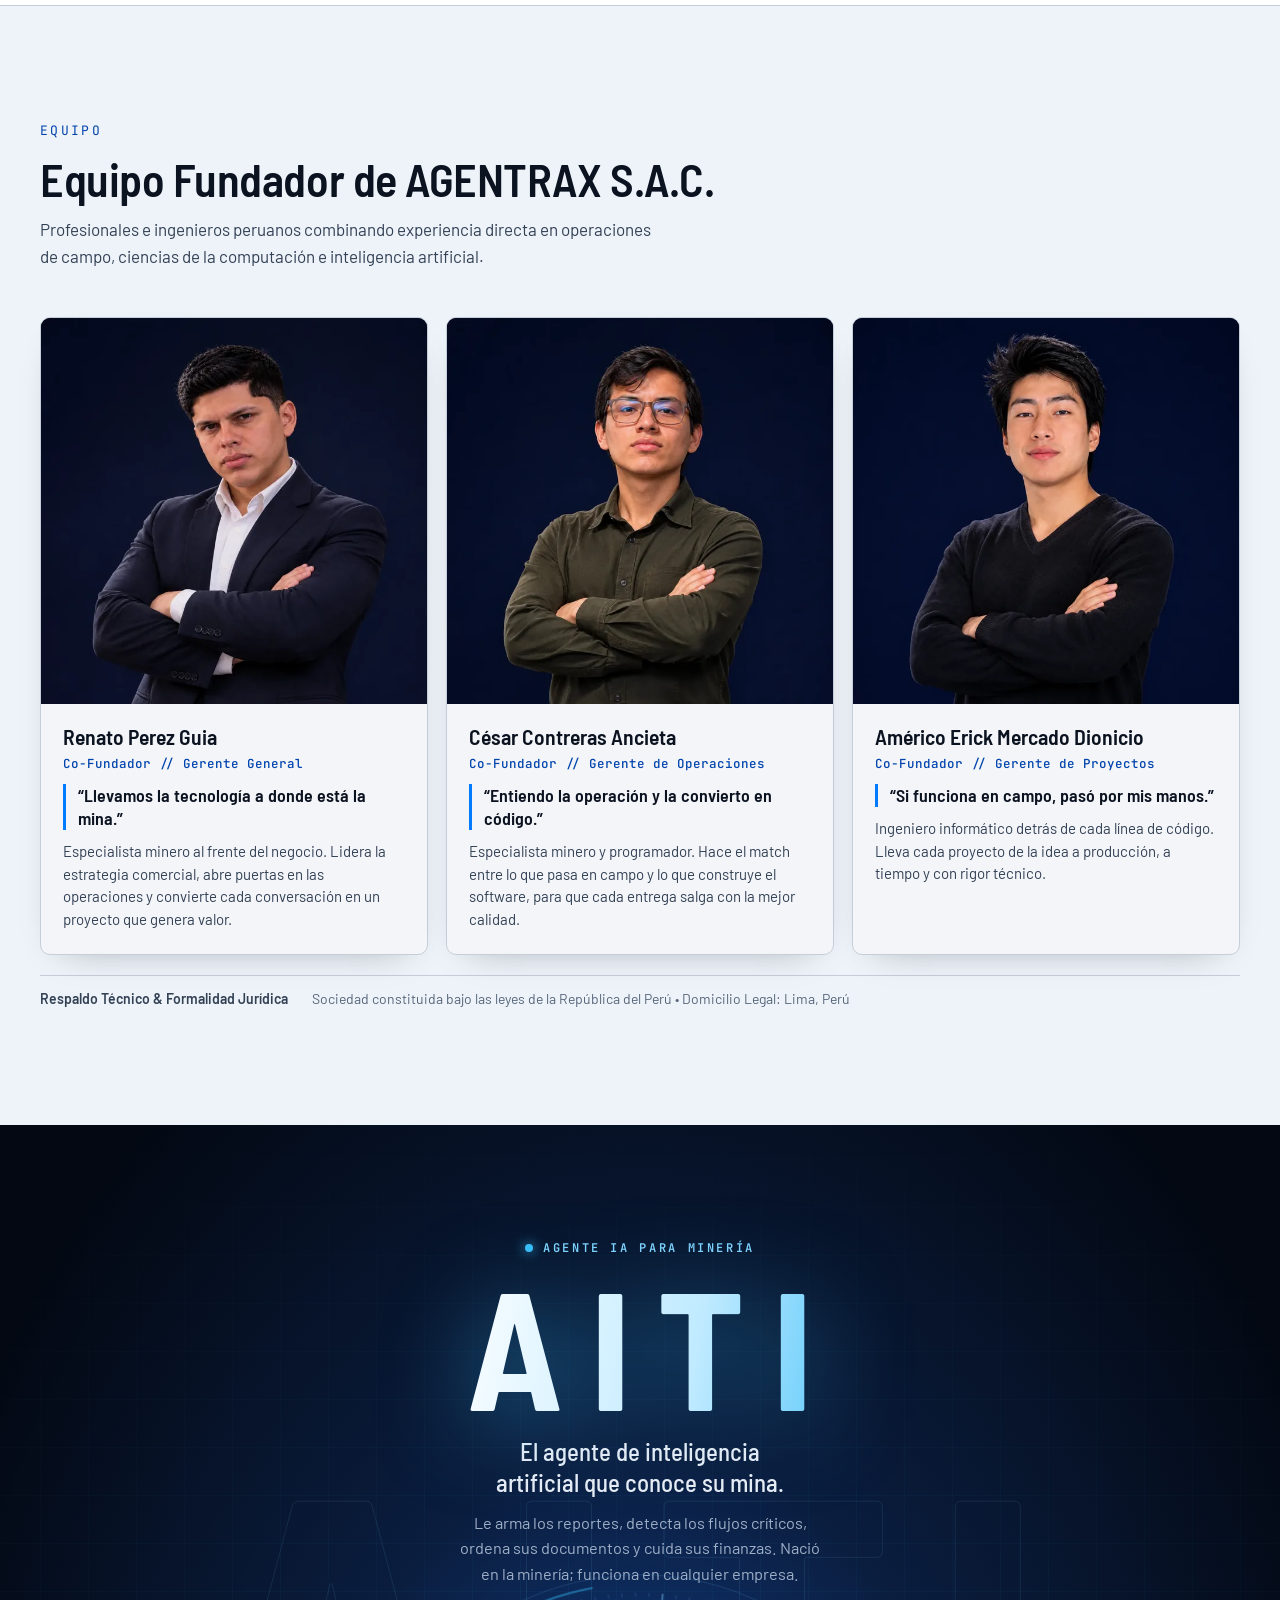
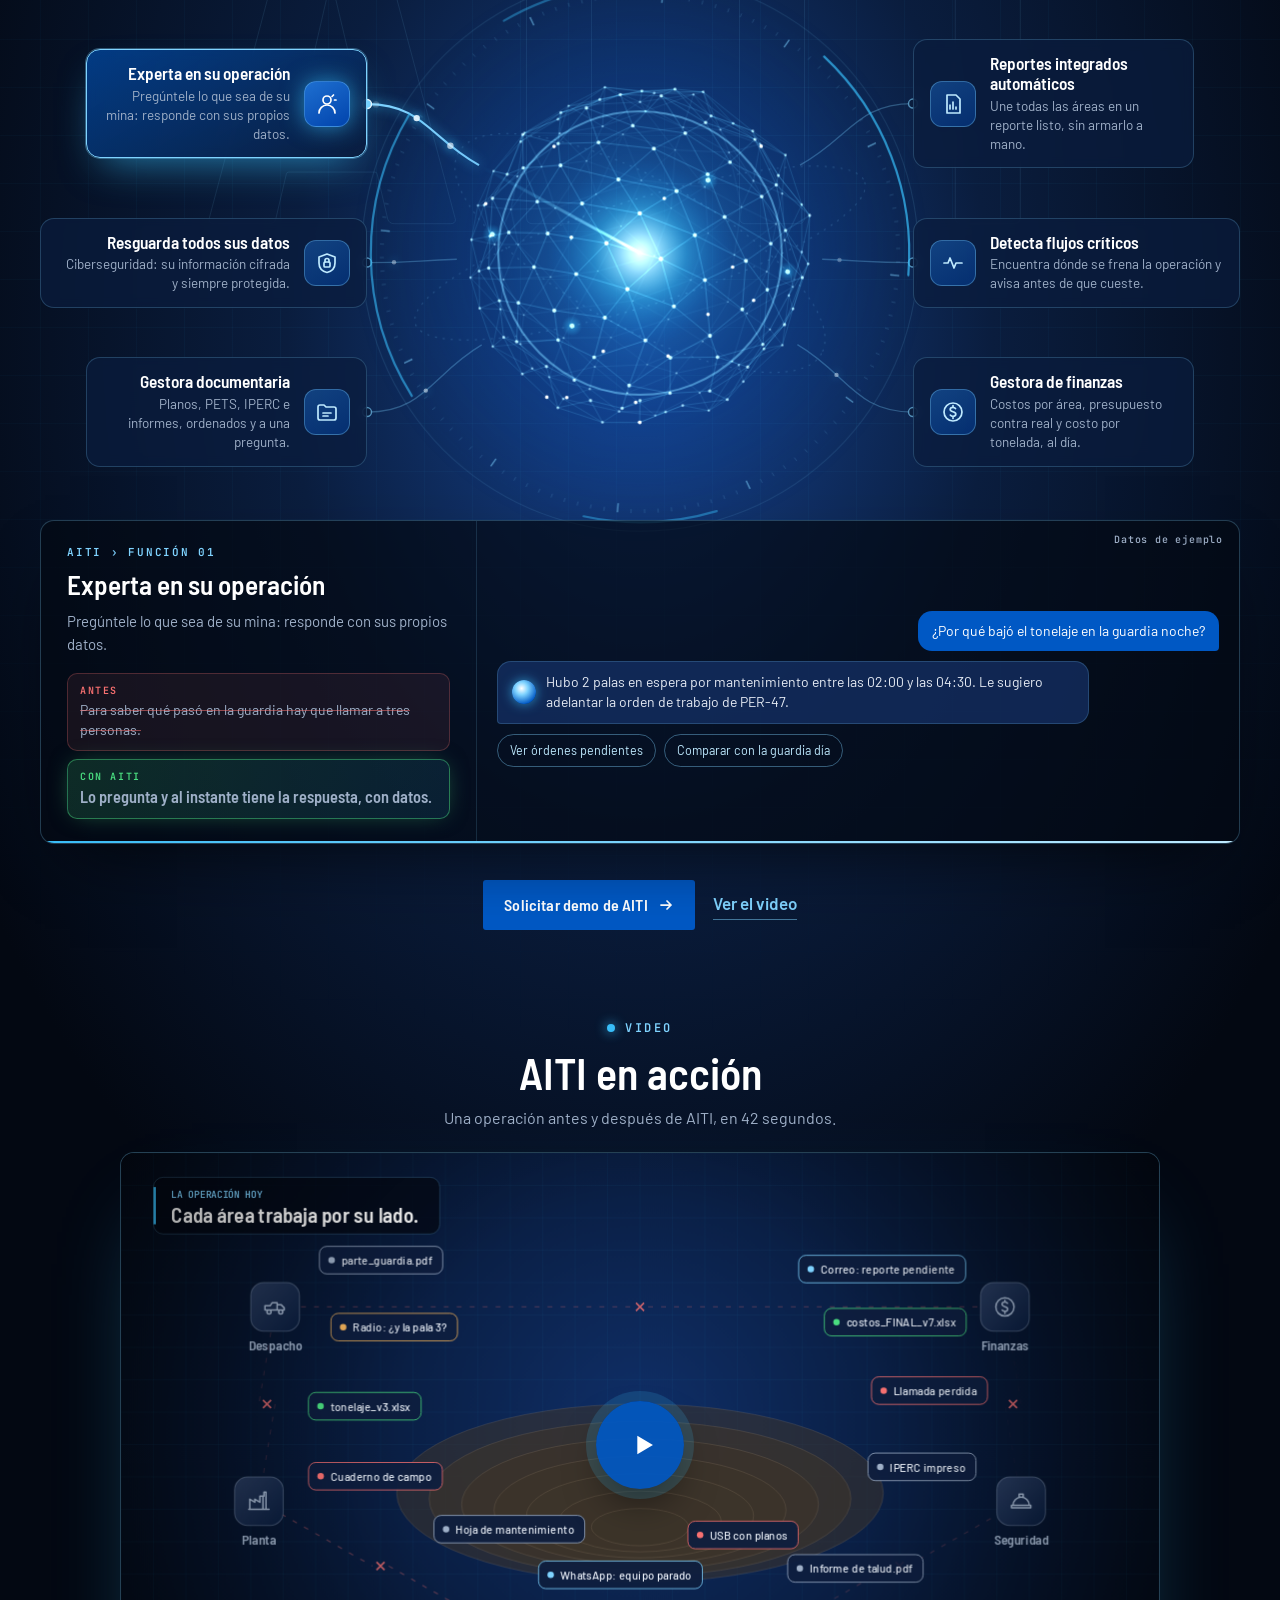
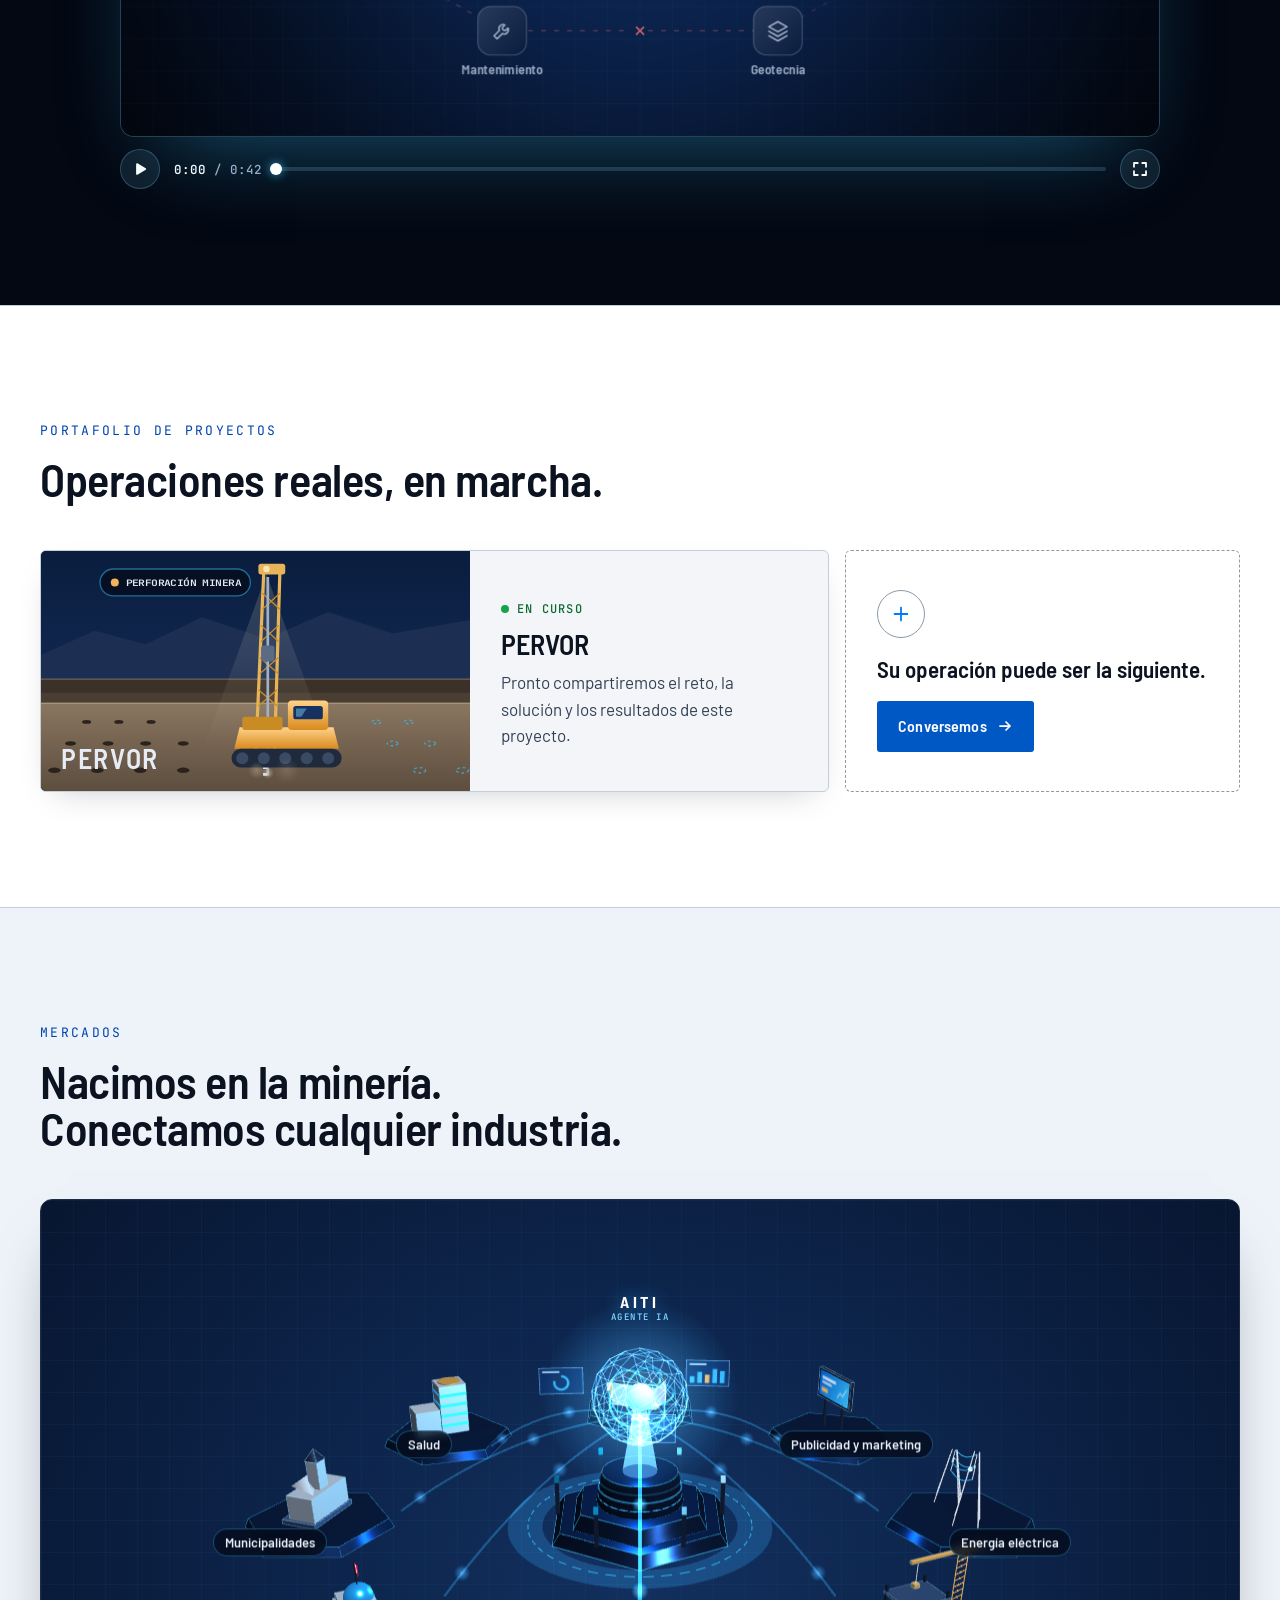
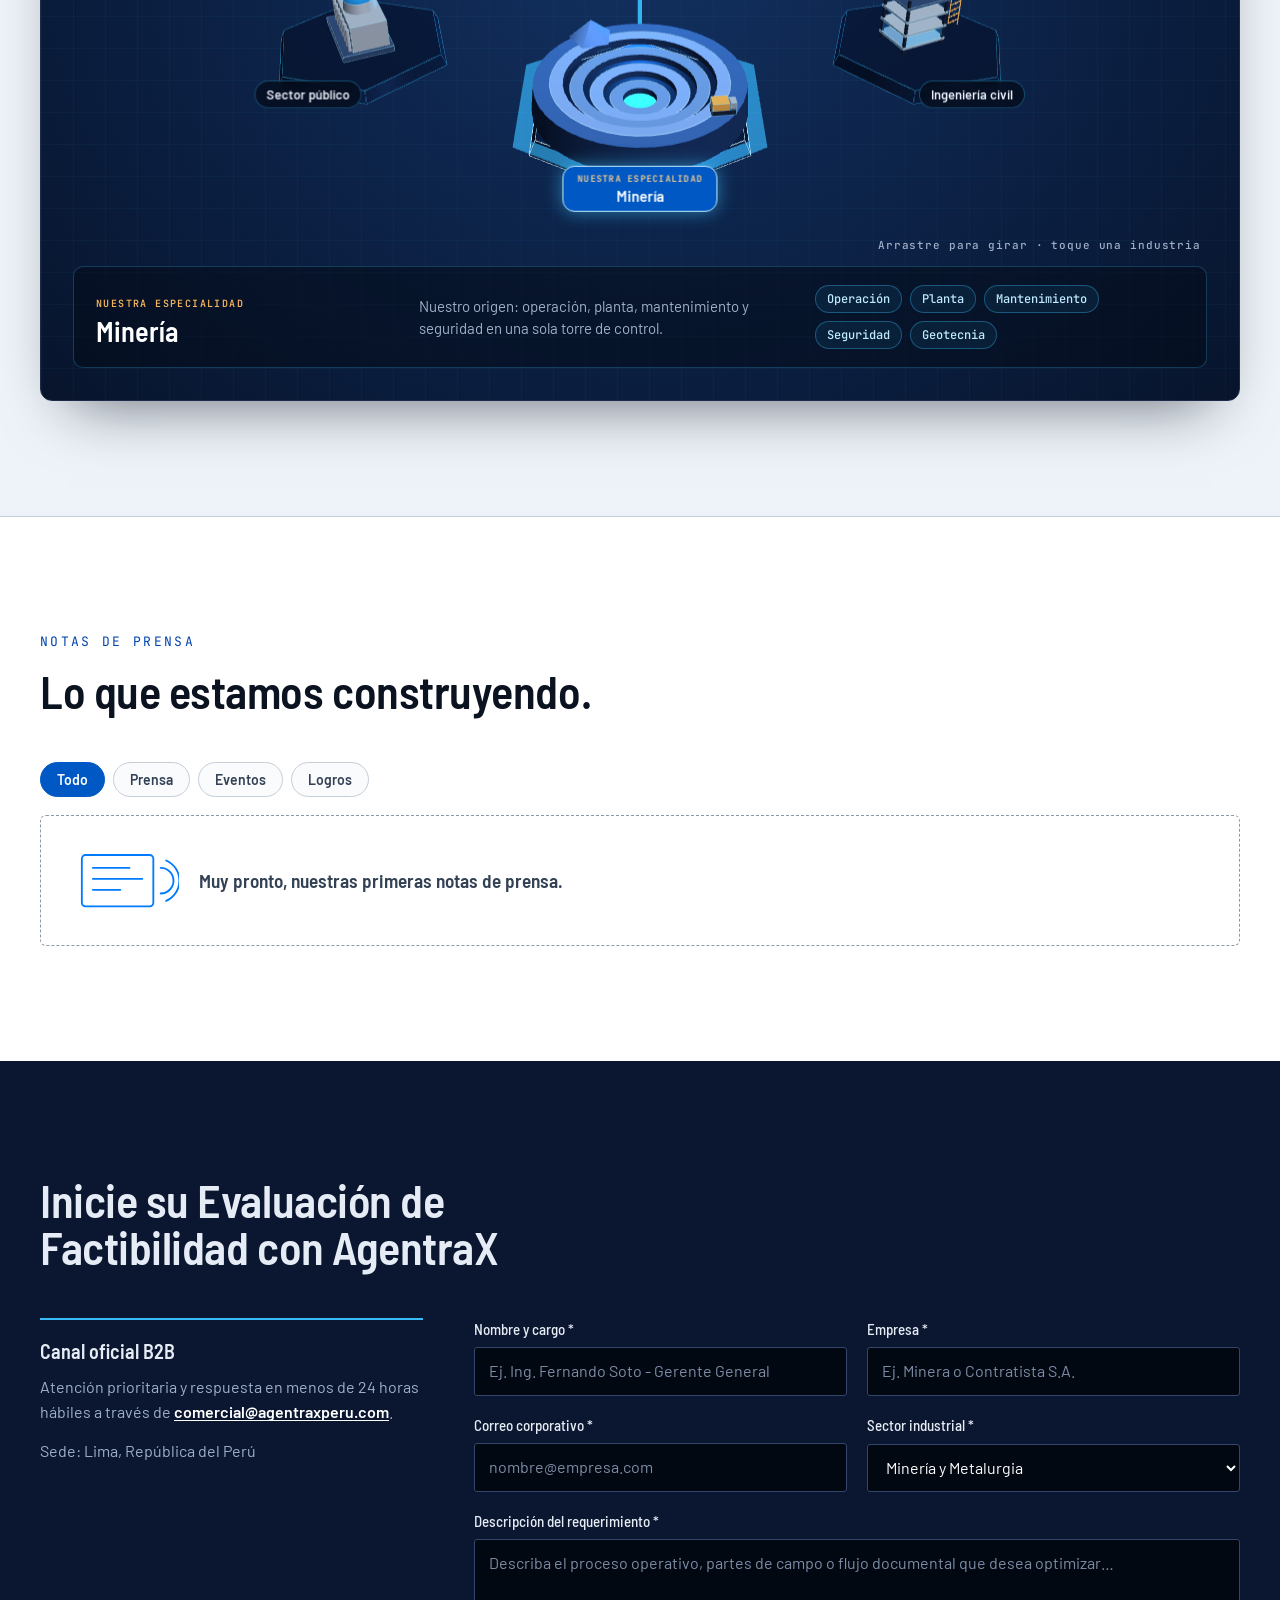
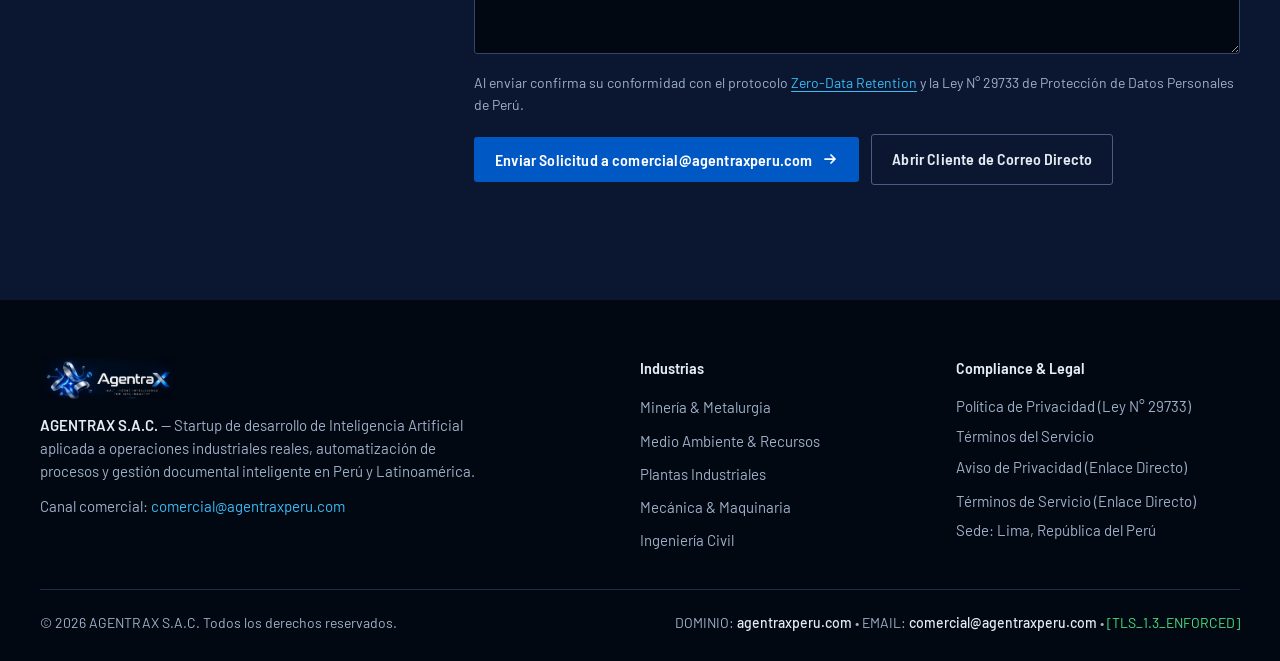
==== commit df053998: "portada: avance automático y barra de etapas como control - progress sale de un reloj de 9 s (curva " ====
--- a/index.html
+++ b/index.html
@@ -167,14 +167,25 @@
     @media (hover: hover) { .intro__link:hover { color: #fff; background-size: 0 1px; } }
     .intro__actions { flex-direction: row; align-items: center; gap: 22px; }
     .intro__rail { position: absolute; z-index: 3; left: calc(var(--gutter) + min(27vw, 420px) + 48px); right: var(--gutter); bottom: clamp(24px, 5vh, 52px); }
-    .rail { list-style: none; margin: 0 0 10px; padding: 0; display: grid; grid-template-columns: repeat(3, minmax(0, 1fr)); gap: 16px; }
+    .rail { list-style: none; margin: 0; padding: 0; display: grid; grid-template-columns: repeat(3, minmax(0, 1fr)); gap: 16px; }
     .rail li { display: flex; gap: 8px; align-items: baseline; font-size: 14px; color: rgba(159, 176, 200, 0.55); transition: color 300ms ease; }
     .rail li b { font: 500 12px var(--f-data); color: inherit; }
+    /* La barra es el control del avance: etapas que se tocan, riel que se arrastra y pausa (zonas de 24 px o más) */
+    .rail li button { display: inherit; gap: inherit; align-items: inherit; min-height: 24px; padding: 2px 0; margin: 0; background: none; border: 0; font: inherit; color: inherit; text-align: left; cursor: pointer; touch-action: manipulation; }
+    @media (hover: hover) { .rail li button:hover { color: #fff; } }
+    .rail__ctl { display: flex; align-items: center; gap: 12px; }
+    .rail__track { flex: 1; min-width: 0; height: 24px; display: flex; align-items: center; cursor: pointer; touch-action: pan-y; }
+    .rail__track .rail__bar { flex: 1; }
+    .rail__play { flex: none; width: 24px; height: 24px; display: grid; place-items: center; padding: 0; background: none; border: 1px solid rgba(159, 176, 200, 0.35); border-radius: 50%; color: var(--on-navy-2); cursor: pointer; touch-action: manipulation; transition: color 150ms ease, border-color 150ms ease; }
+    .rail__play[hidden] { display: none; }
+    .rail__play svg { width: 9px; height: 9px; fill: currentColor; }
+    .rail__play[data-state="play"] .rail__go, .rail__play:not([data-state="play"]) .rail__pause { display: none; }
+    @media (hover: hover) { .rail__play:hover { color: #fff; border-color: var(--on-navy-2); } }
     .intro__rail[data-stage="0"] li[data-k="0"], .intro__rail[data-stage="1"] li[data-k="1"], .intro__rail[data-stage="2"] li[data-k="2"] { color: #fff; }
     .intro__rail[data-stage="1"] li[data-k="0"], .intro__rail[data-stage="2"] li[data-k="0"], .intro__rail[data-stage="2"] li[data-k="1"] { color: var(--cyan); }
     .rail__bar { height: 2px; background: rgba(159, 176, 200, 0.2); border-radius: 1px; overflow: hidden; }
     .rail__bar i { display: block; height: 100%; background: linear-gradient(90deg, var(--flow), var(--cyan)); transform-origin: left; transform: scaleX(0.02); transition: transform 120ms linear; }
-    .rail__note { margin: 10px 0 0; font: 400 12px var(--f-data); color: rgba(159, 176, 200, 0.6); text-align: right; }
+    .rail__note { margin: 0; font: 400 12px var(--f-data); color: rgba(159, 176, 200, 0.6); text-align: right; }
     /* Áreas solo con su ícono; el nombre aparece al pasar el cursor o tocar */
     .intro.is-3d .spot__name { opacity: 0; transform: translateX(-4px); transition: opacity 160ms ease, transform 160ms var(--ease-out); pointer-events: none; }
     .intro.is-3d .spot--right .spot__name { transform: translateX(4px); }
@@ -243,9 +254,10 @@
       .intro__hint { display: none; }
     }
     @media (max-width: 900px) {
-      .intro__rail { left: var(--gutter); top: 66px; bottom: auto; }
-      .intro__bar ~ .intro__rail { top: 66px; }
-      .rail { grid-template-columns: 1fr; margin: 0 0 6px; }
+      /* Bajo el reloj 24/7 (76 px de alto desde 18 px): la etapa visible es un botón y no debe quedar tapada */
+      .intro__rail { left: var(--gutter); top: 104px; bottom: auto; }
+      .intro__bar ~ .intro__rail { top: 104px; }
+      .rail { grid-template-columns: 1fr; margin: 0; }
       .rail li { display: none; font-size: 13px; }
       .intro__rail[data-stage="0"] li[data-k="0"], .intro__rail[data-stage="1"] li[data-k="1"], .intro__rail[data-stage="2"] li[data-k="2"] { display: flex; }
       .rail__note { display: none; }
@@ -1660,11 +1672,14 @@
         </div>
         <div class="intro__rail" id="intro-step">
           <ol class="rail">
-            <li data-k="0"><b>01</b>Cada área trabaja por su lado</li>
-            <li data-k="1"><b>02</b>Conectando cada área</li>
-            <li data-k="2"><b>03</b>Una sola torre de control</li>
+            <li data-k="0"><button type="button" data-seek="0"><b>01</b>Cada área trabaja por su lado</button></li>
+            <li data-k="1"><button type="button" data-seek="1"><b>02</b>Conectando cada área</button></li>
+            <li data-k="2"><button type="button" data-seek="2"><b>03</b>Una sola torre de control</button></li>
           </ol>
-          <div class="rail__bar"><i id="rail-fill"></i></div>
+          <div class="rail__ctl">
+            <div class="rail__track" id="rail-track" role="slider" tabindex="0" aria-label="Avance de la conexión de áreas" aria-valuemin="0" aria-valuemax="100" aria-valuenow="0"><div class="rail__bar"><i id="rail-fill"></i></div></div>
+            <button type="button" class="rail__play" id="rail-play" data-state="play" aria-label="Pausar el avance"><svg viewBox="0 0 10 10" aria-hidden="true"><path class="rail__pause" d="M2 1.5h2v7H2zM6 1.5h2v7H6z"/><path class="rail__go" d="M2.5 1.2 9 5l-6.5 3.8z"/></svg></button>
+          </div>
           <p class="rail__note">Datos de ejemplo<span class="rail__drag"> · Arrastre para girar el mapa</span></p>
         </div>
       </div>
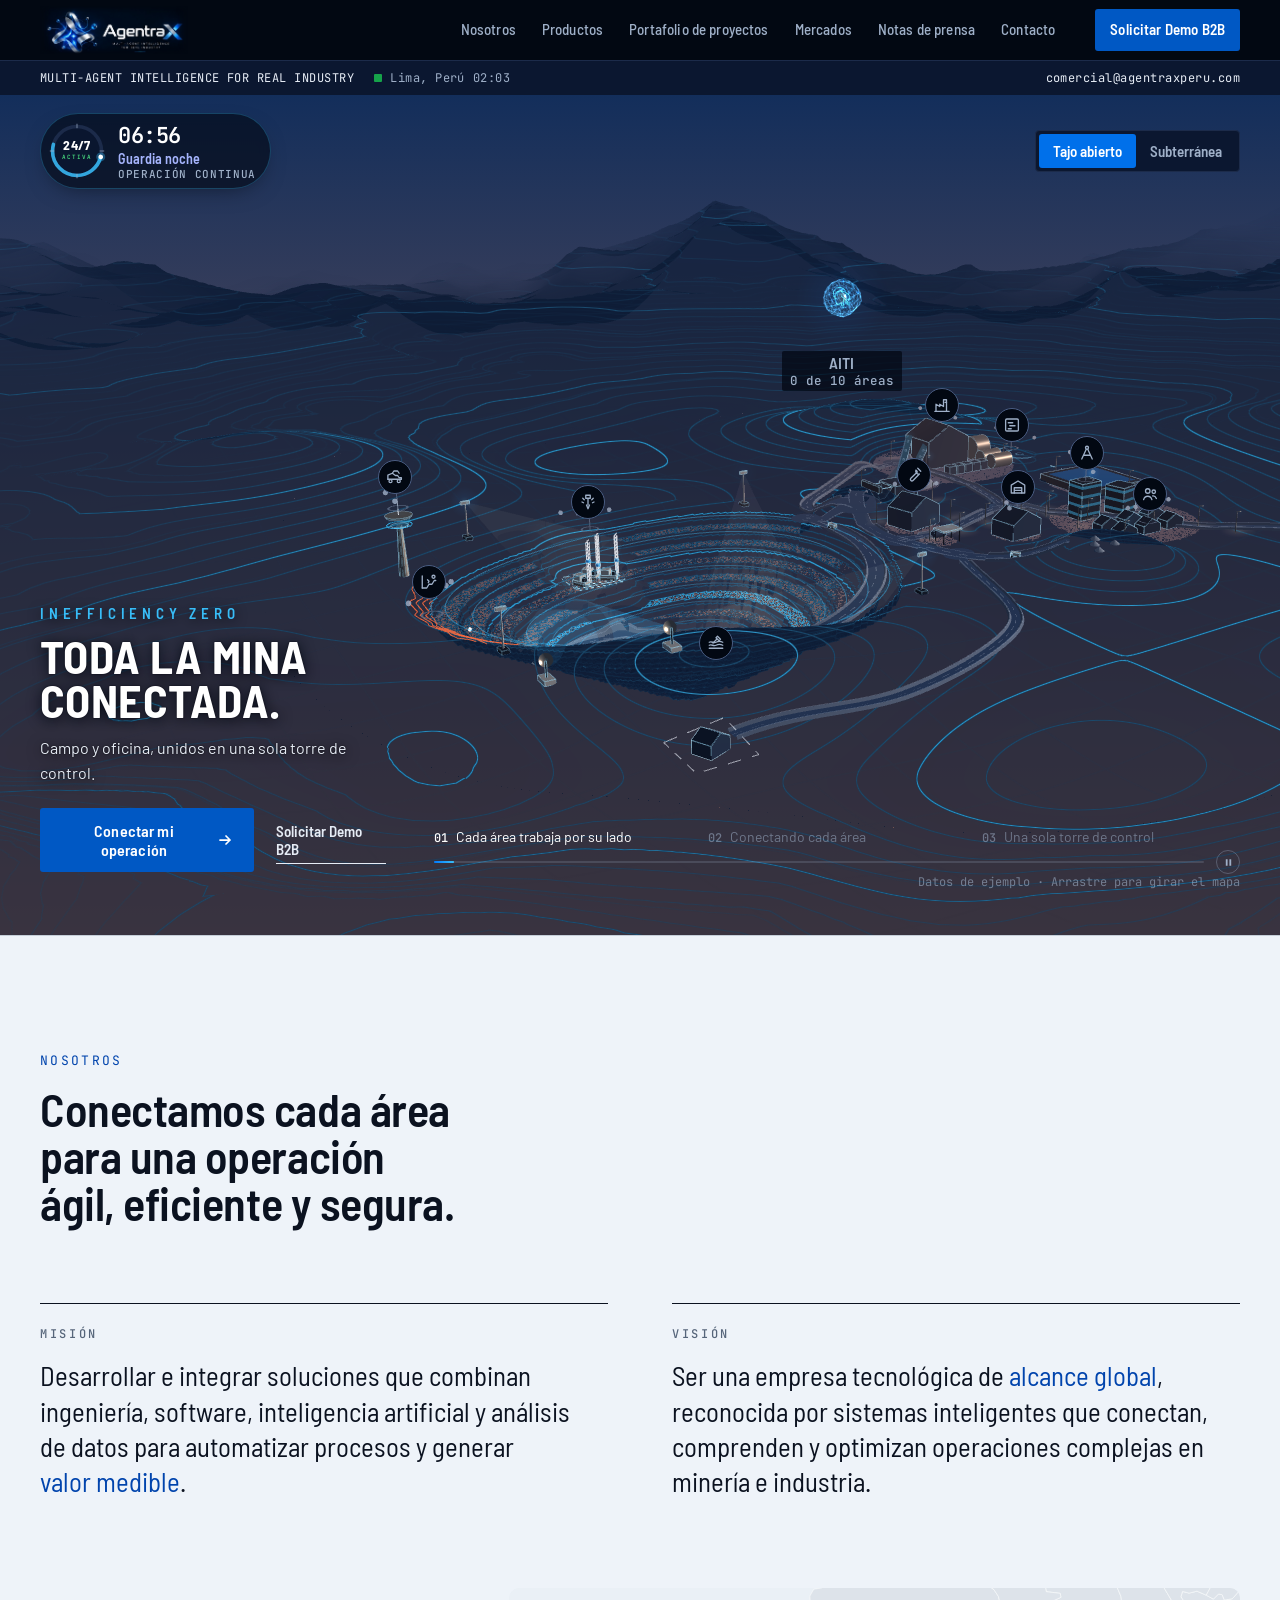
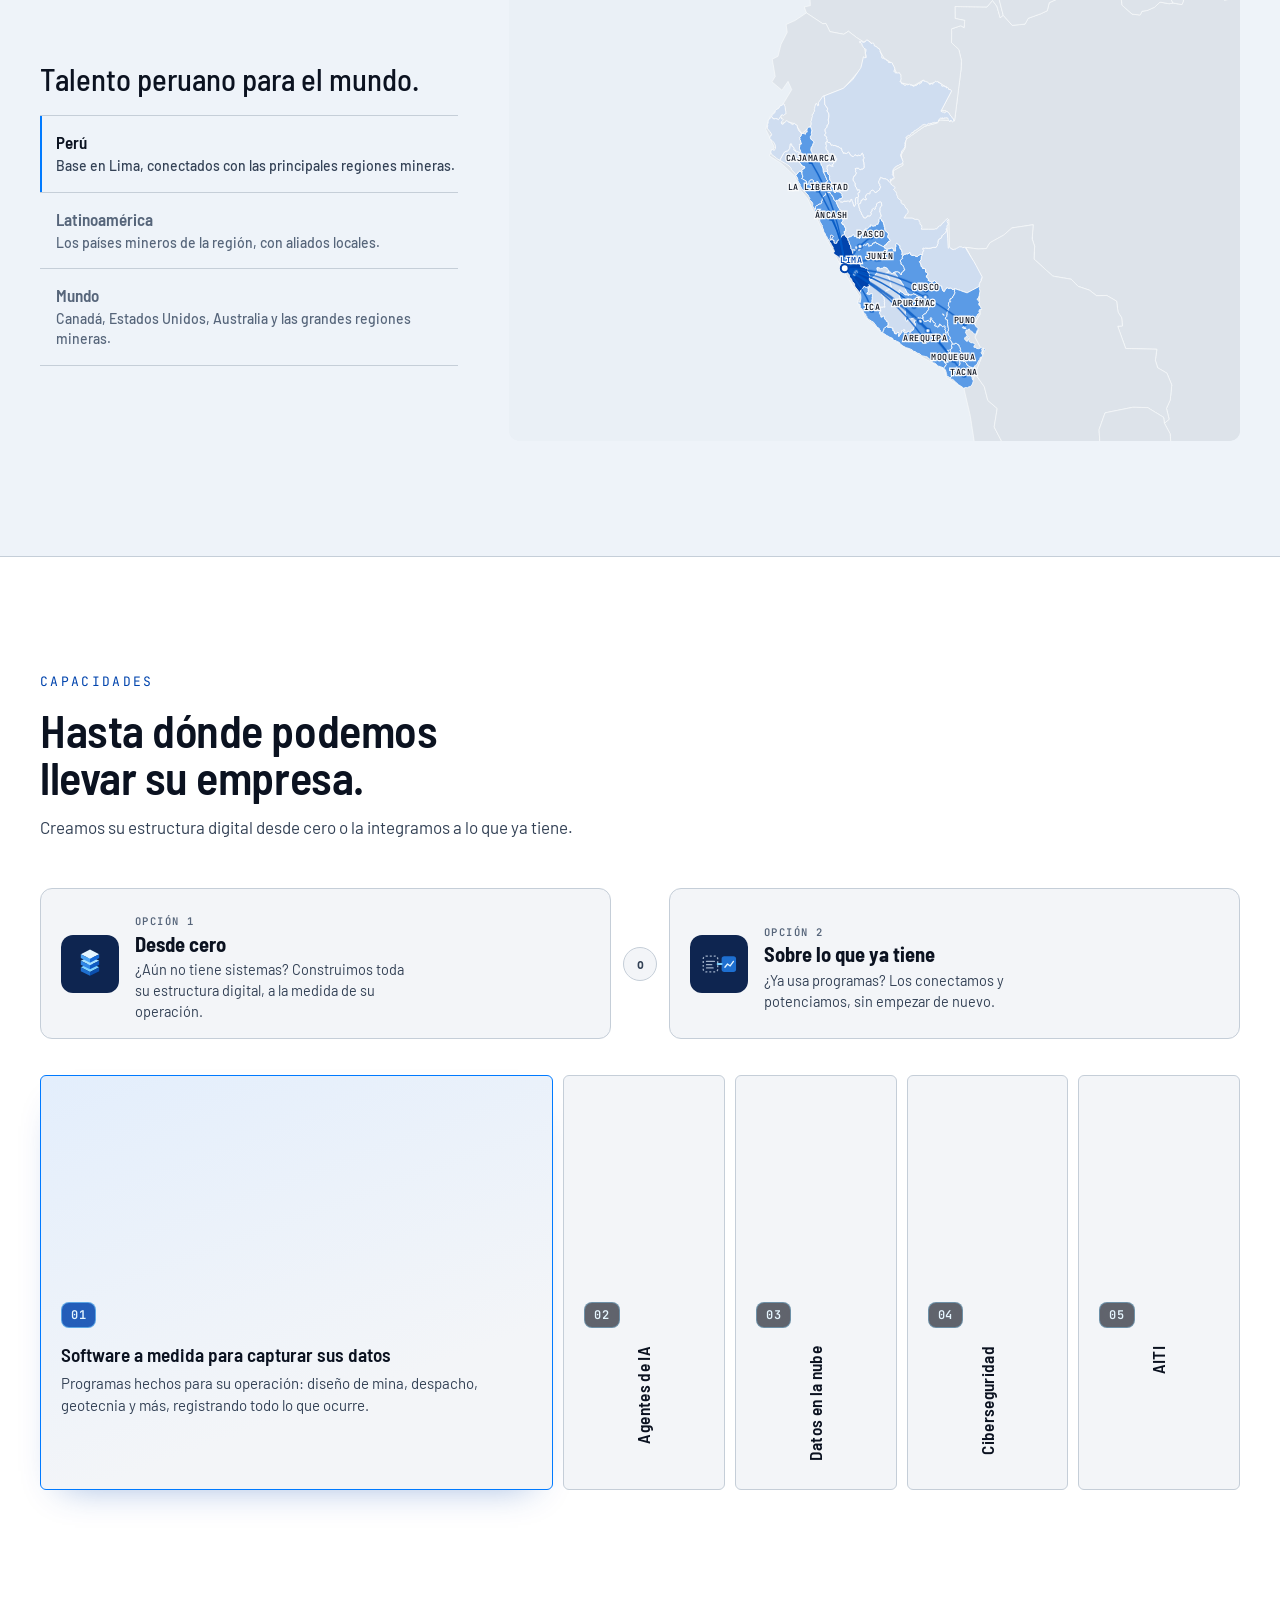
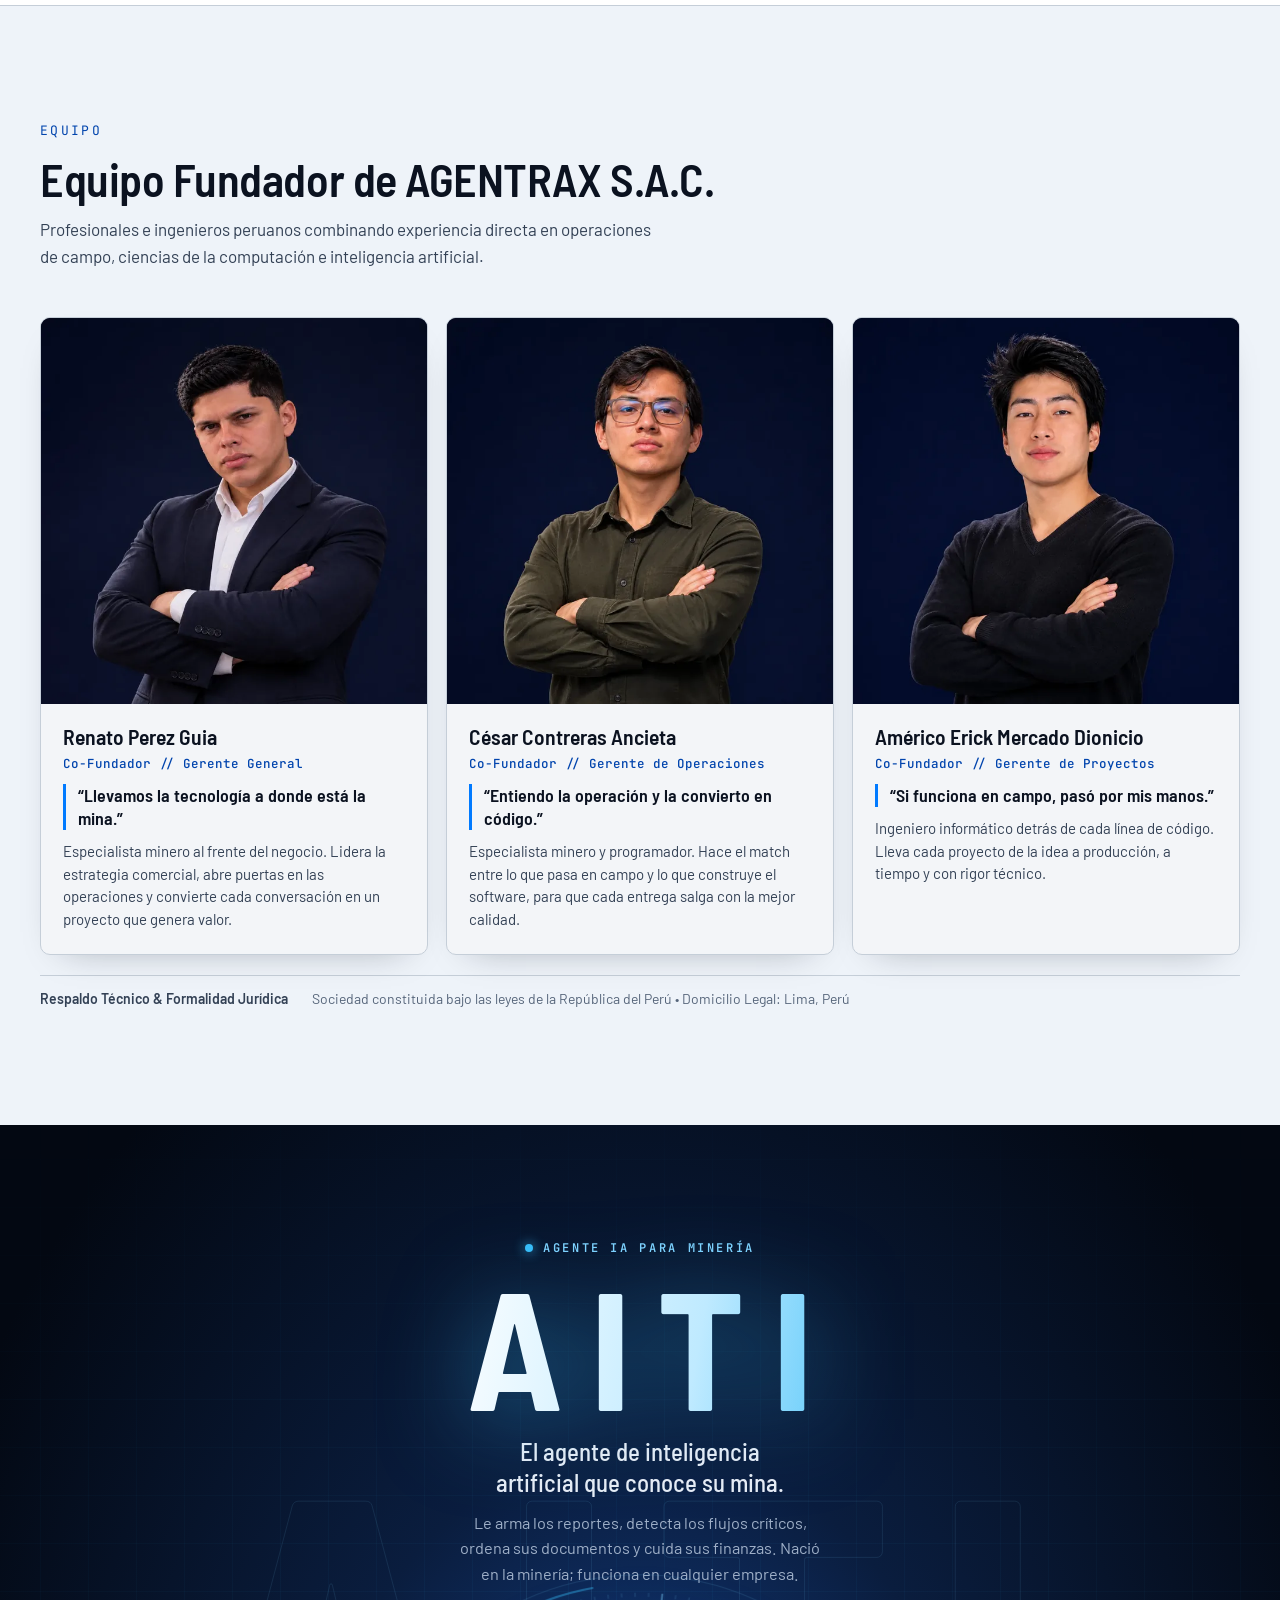
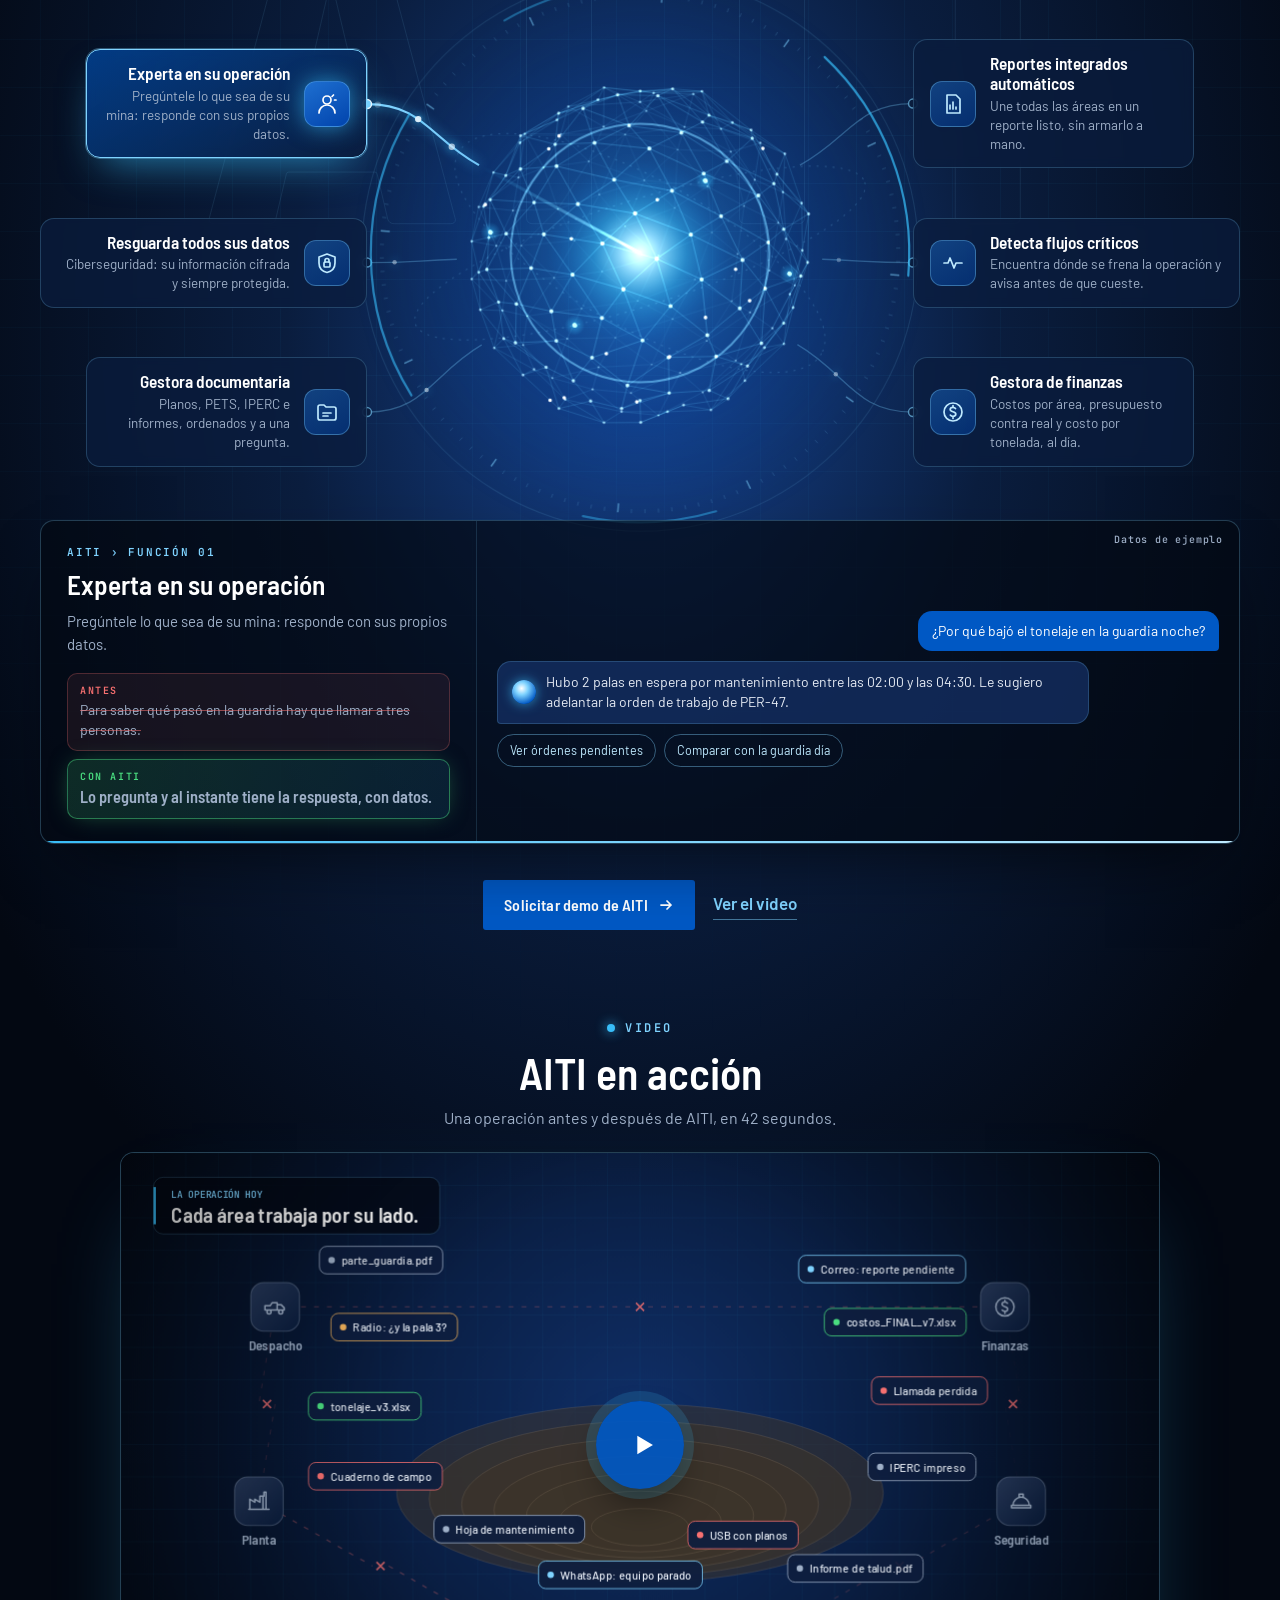
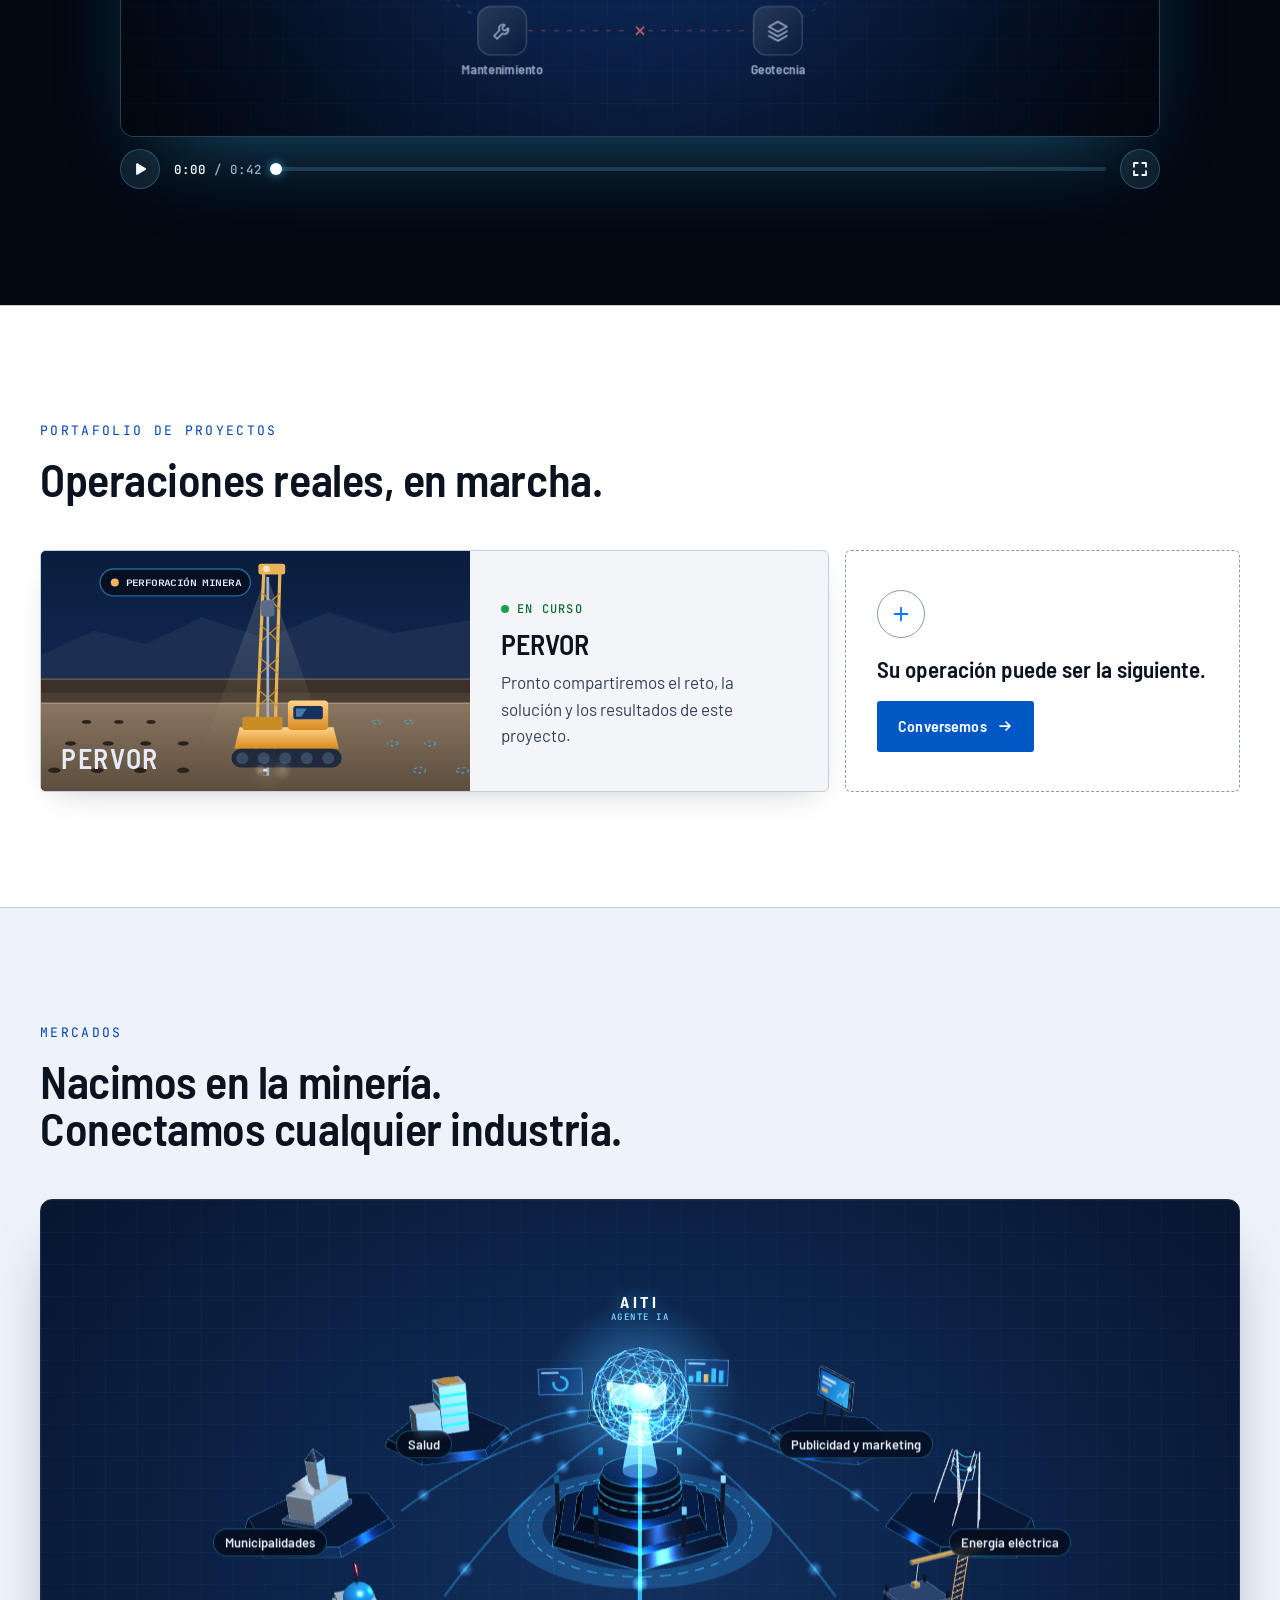
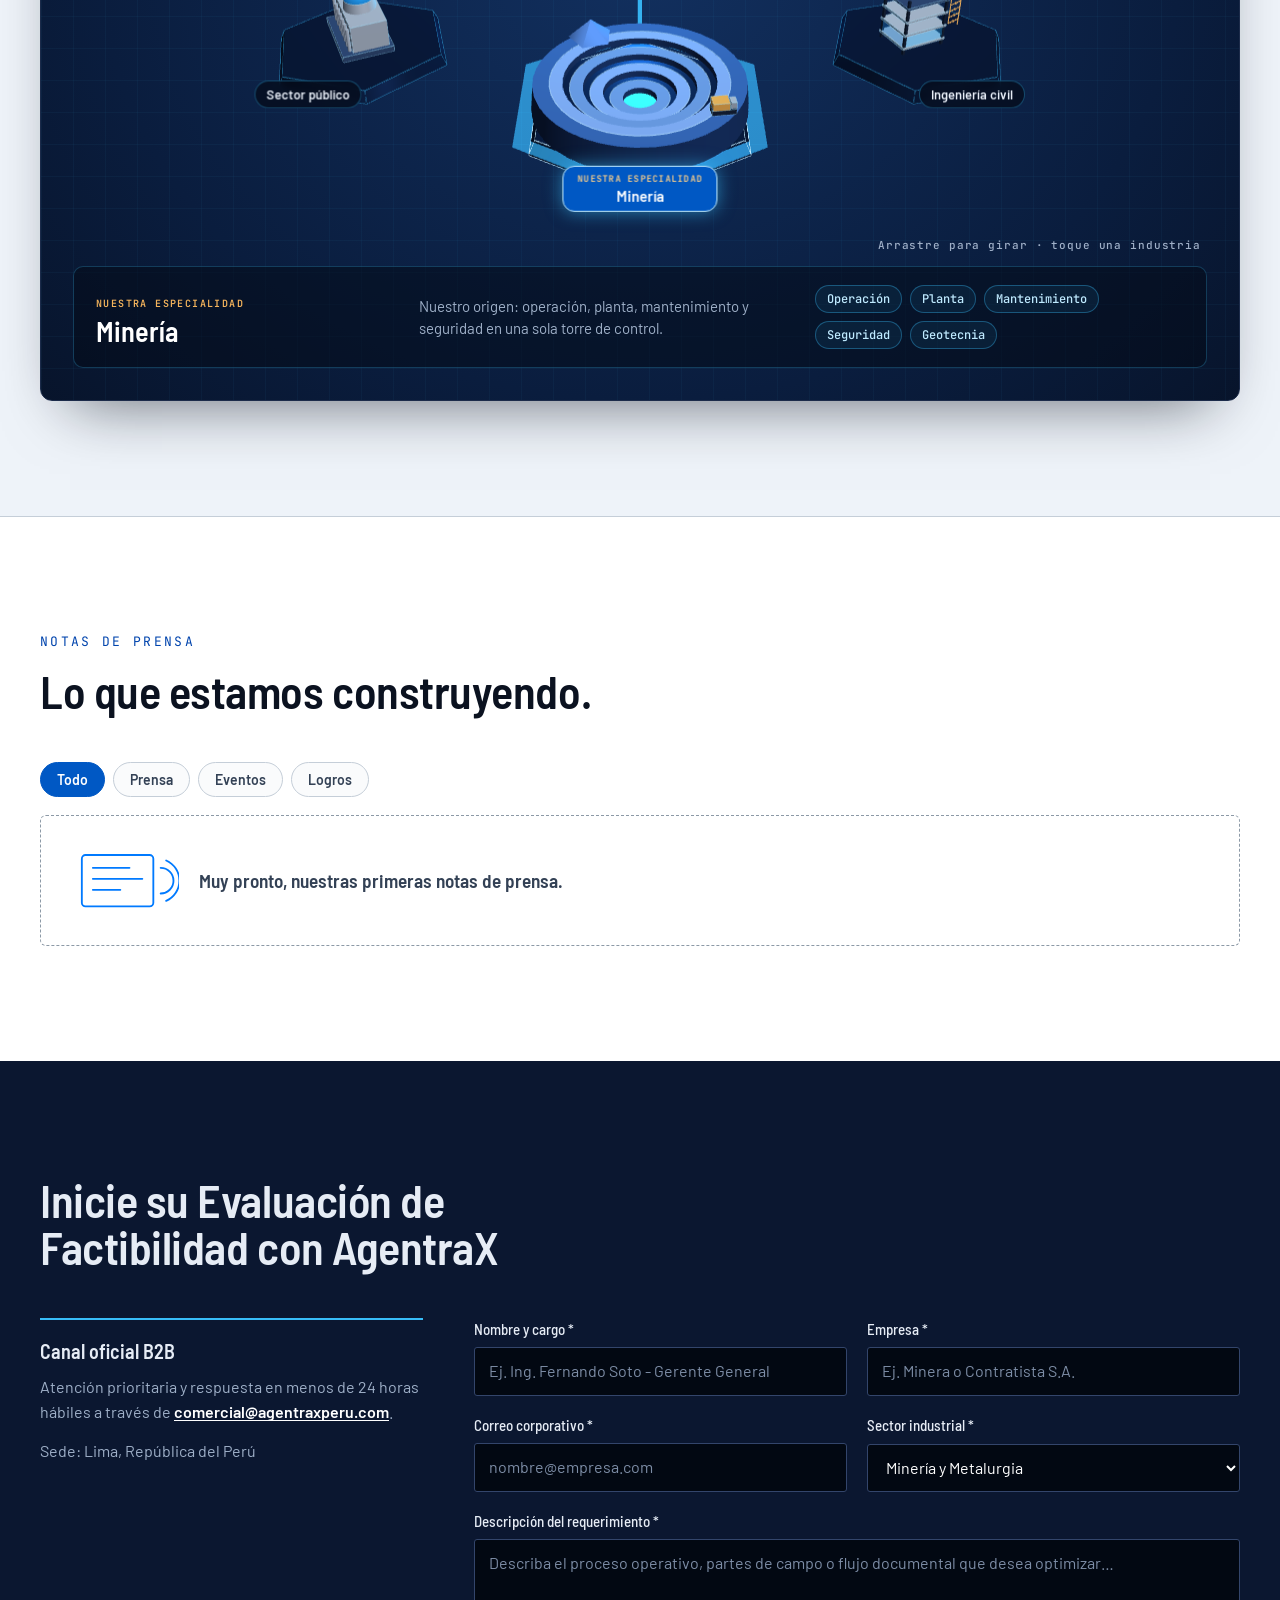
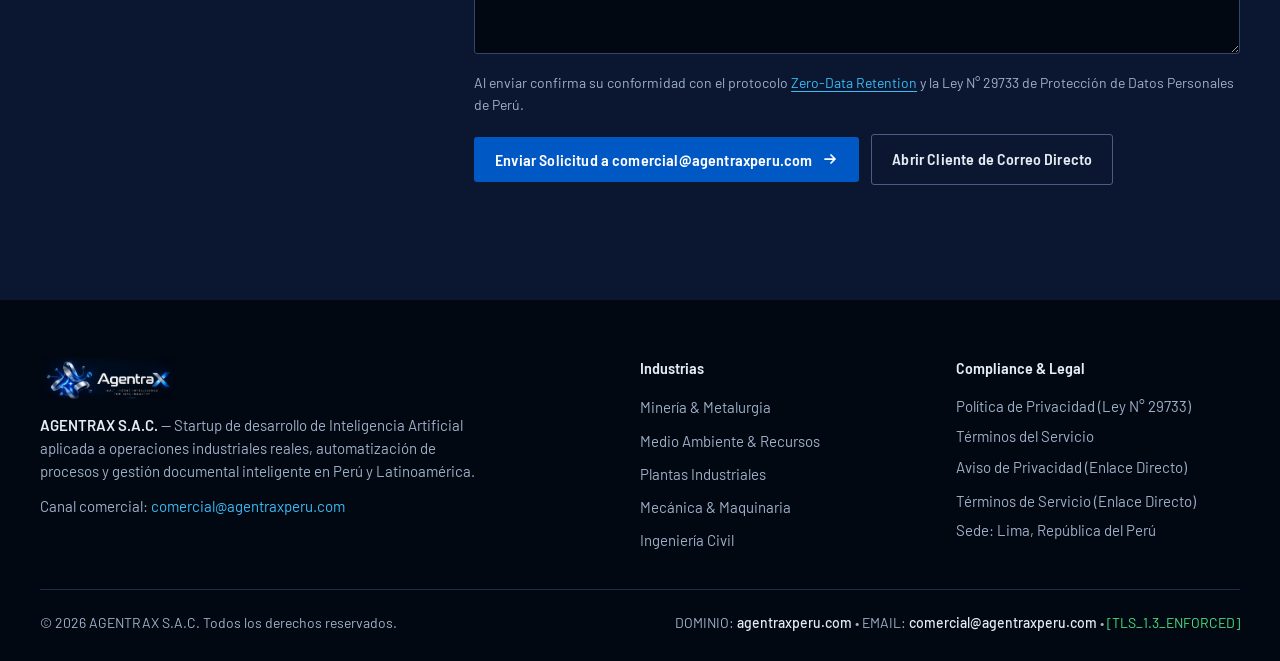
==== commit 6678aaae: "portada: el cielo conserva la escala de la portada alta (se ve igual al abrir) Co-Authored-By: Claud" ====
--- a/index.html
+++ b/index.html
@@ -139,6 +139,10 @@
 
     /* ---------- Apertura: del campo y la oficina a la torre ---------- */
     .intro { position: relative; background: var(--navy); color: var(--on-navy); }
+    /* El cielo (degradado que pinta 01-portada.js) conserva la escala de la portada alta de antes (2,6 / 2,3 pantallas): se ve igual al abrir */
+    .intro { background-repeat: no-repeat; background-size: 100% 260%; }
+    @media (max-width: 900px) { .intro { background-size: 100% 230%; } }
+    @media (prefers-reduced-motion: reduce) and (min-width: 901px) { .intro { background-size: auto; } }
     .intro__stage { position: relative; height: calc(100vh - 60px); height: calc(100svh - 60px); min-height: 560px; overflow: hidden; }
     .intro canvas { position: absolute; inset: 0; width: 100%; height: 100%; }
     .intro__bar { position: absolute; z-index: 5; top: 18px; left: var(--gutter); right: var(--gutter); display: flex; align-items: center; gap: 16px; flex-wrap: wrap; }
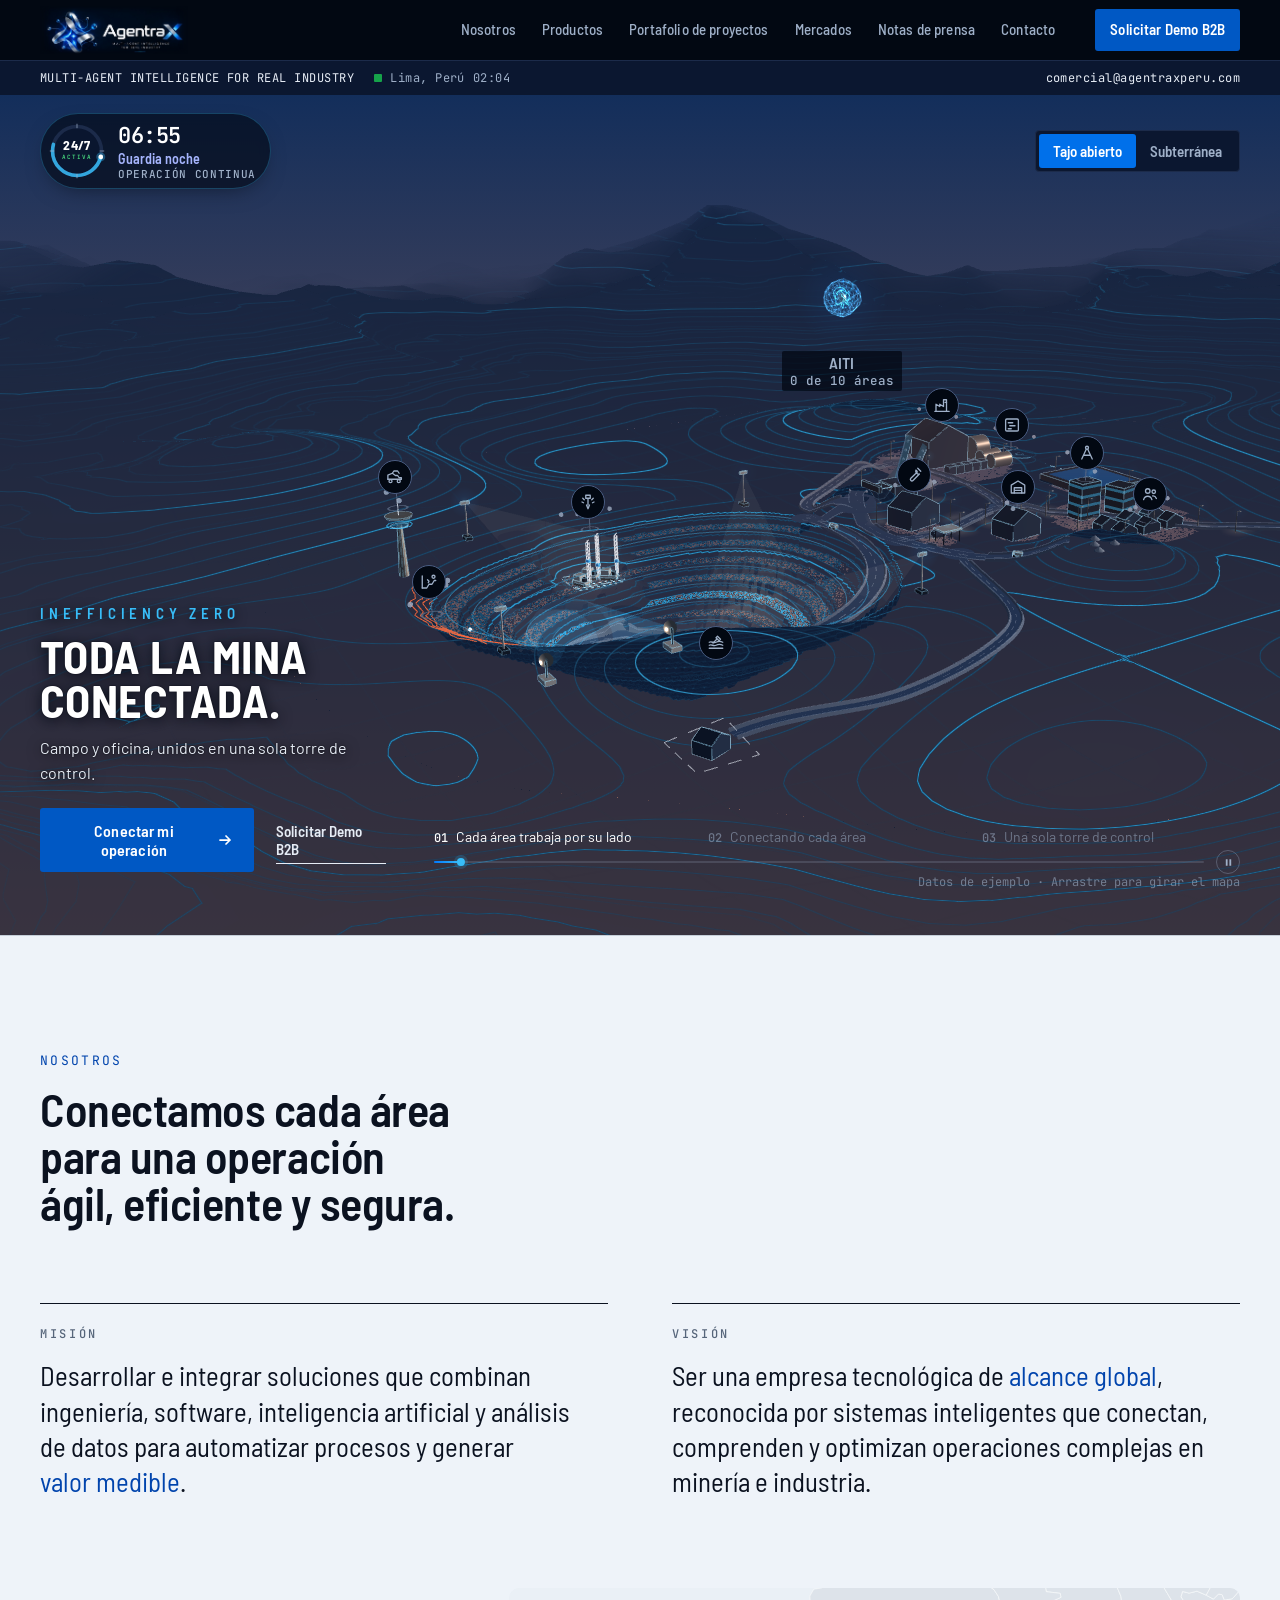
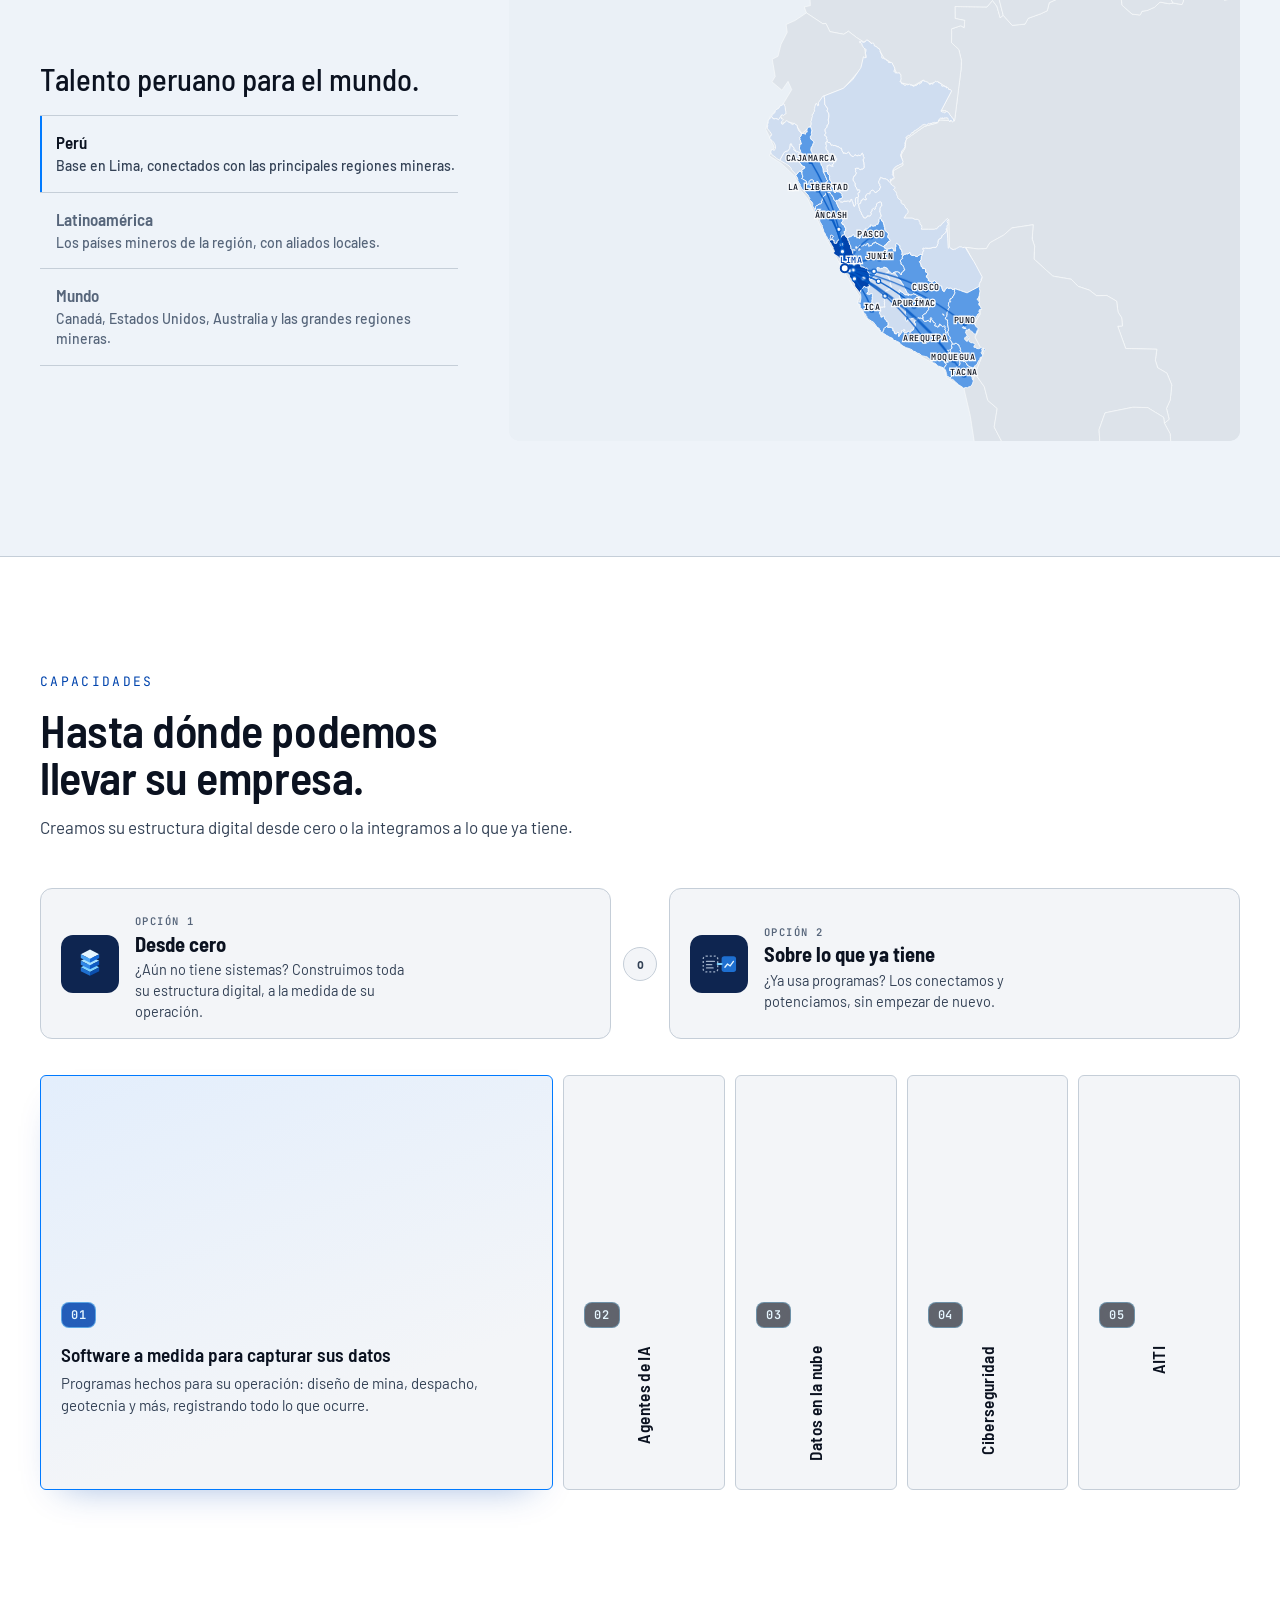
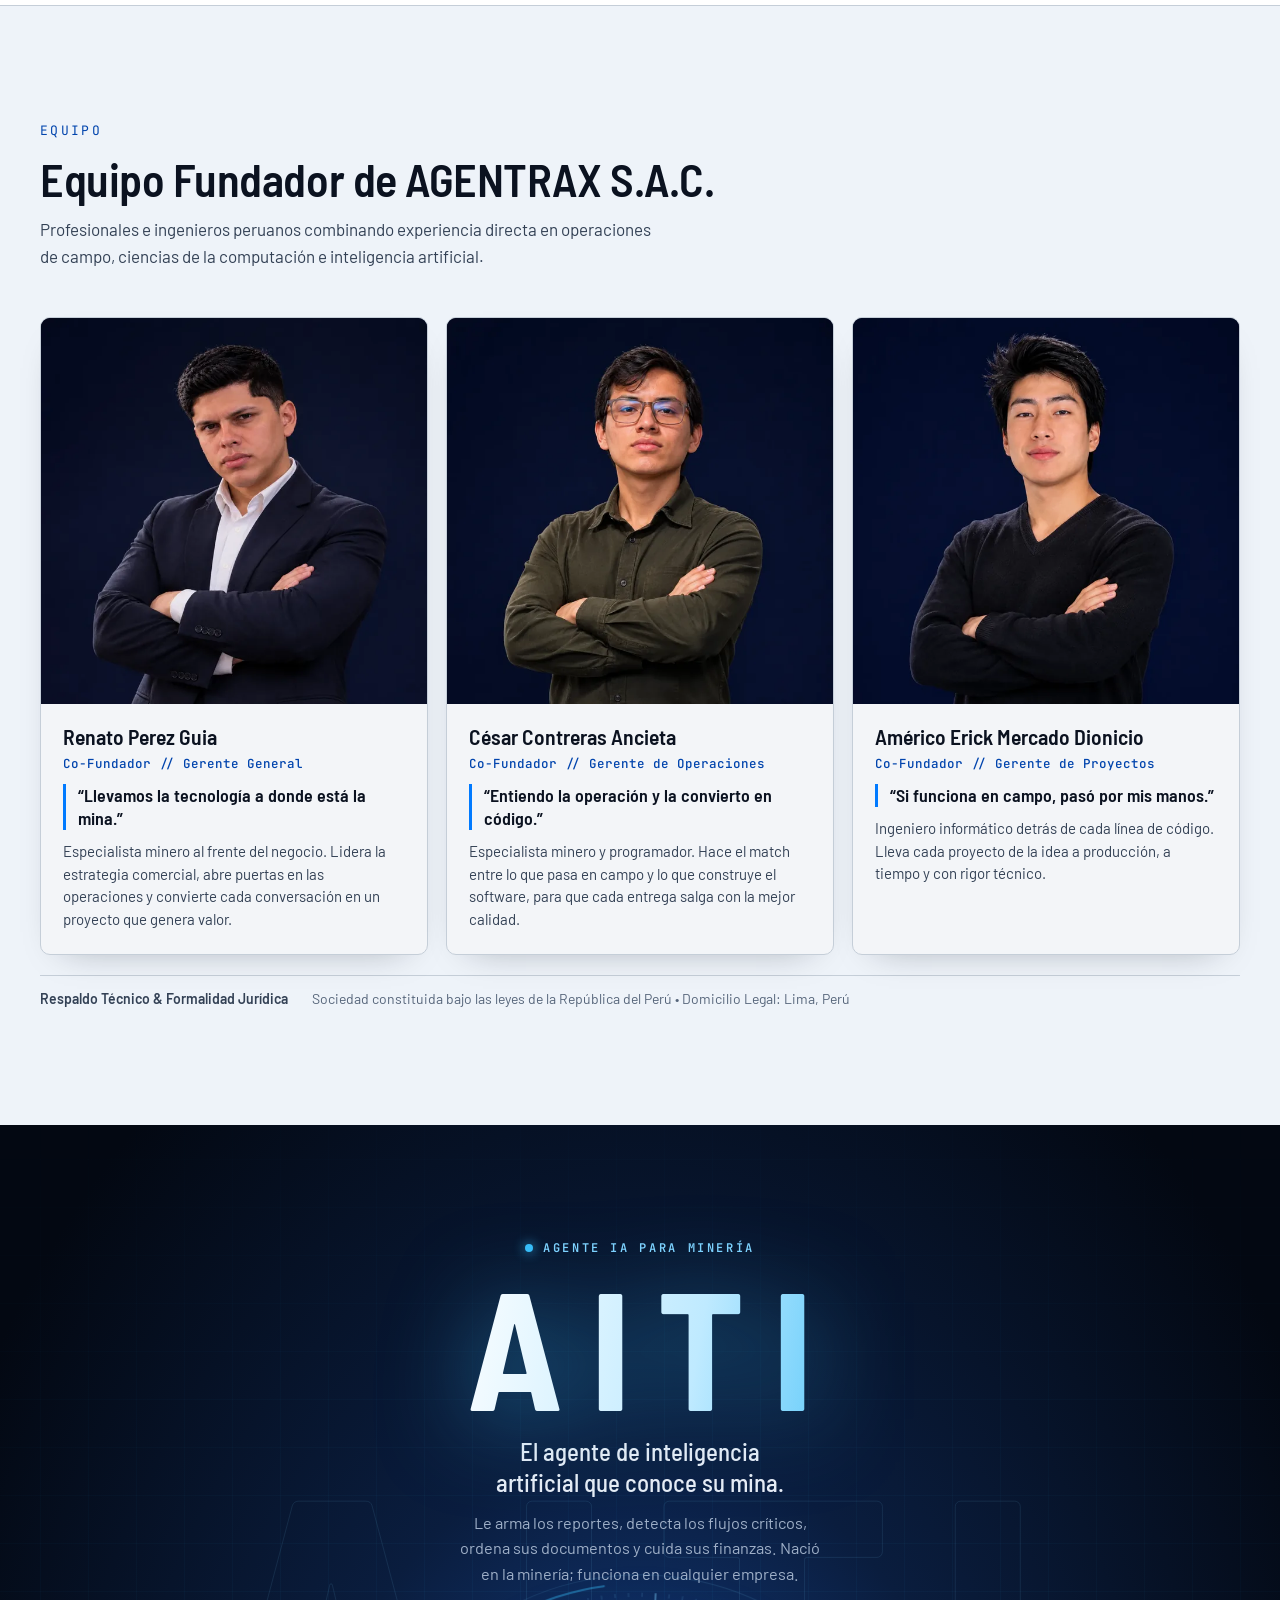
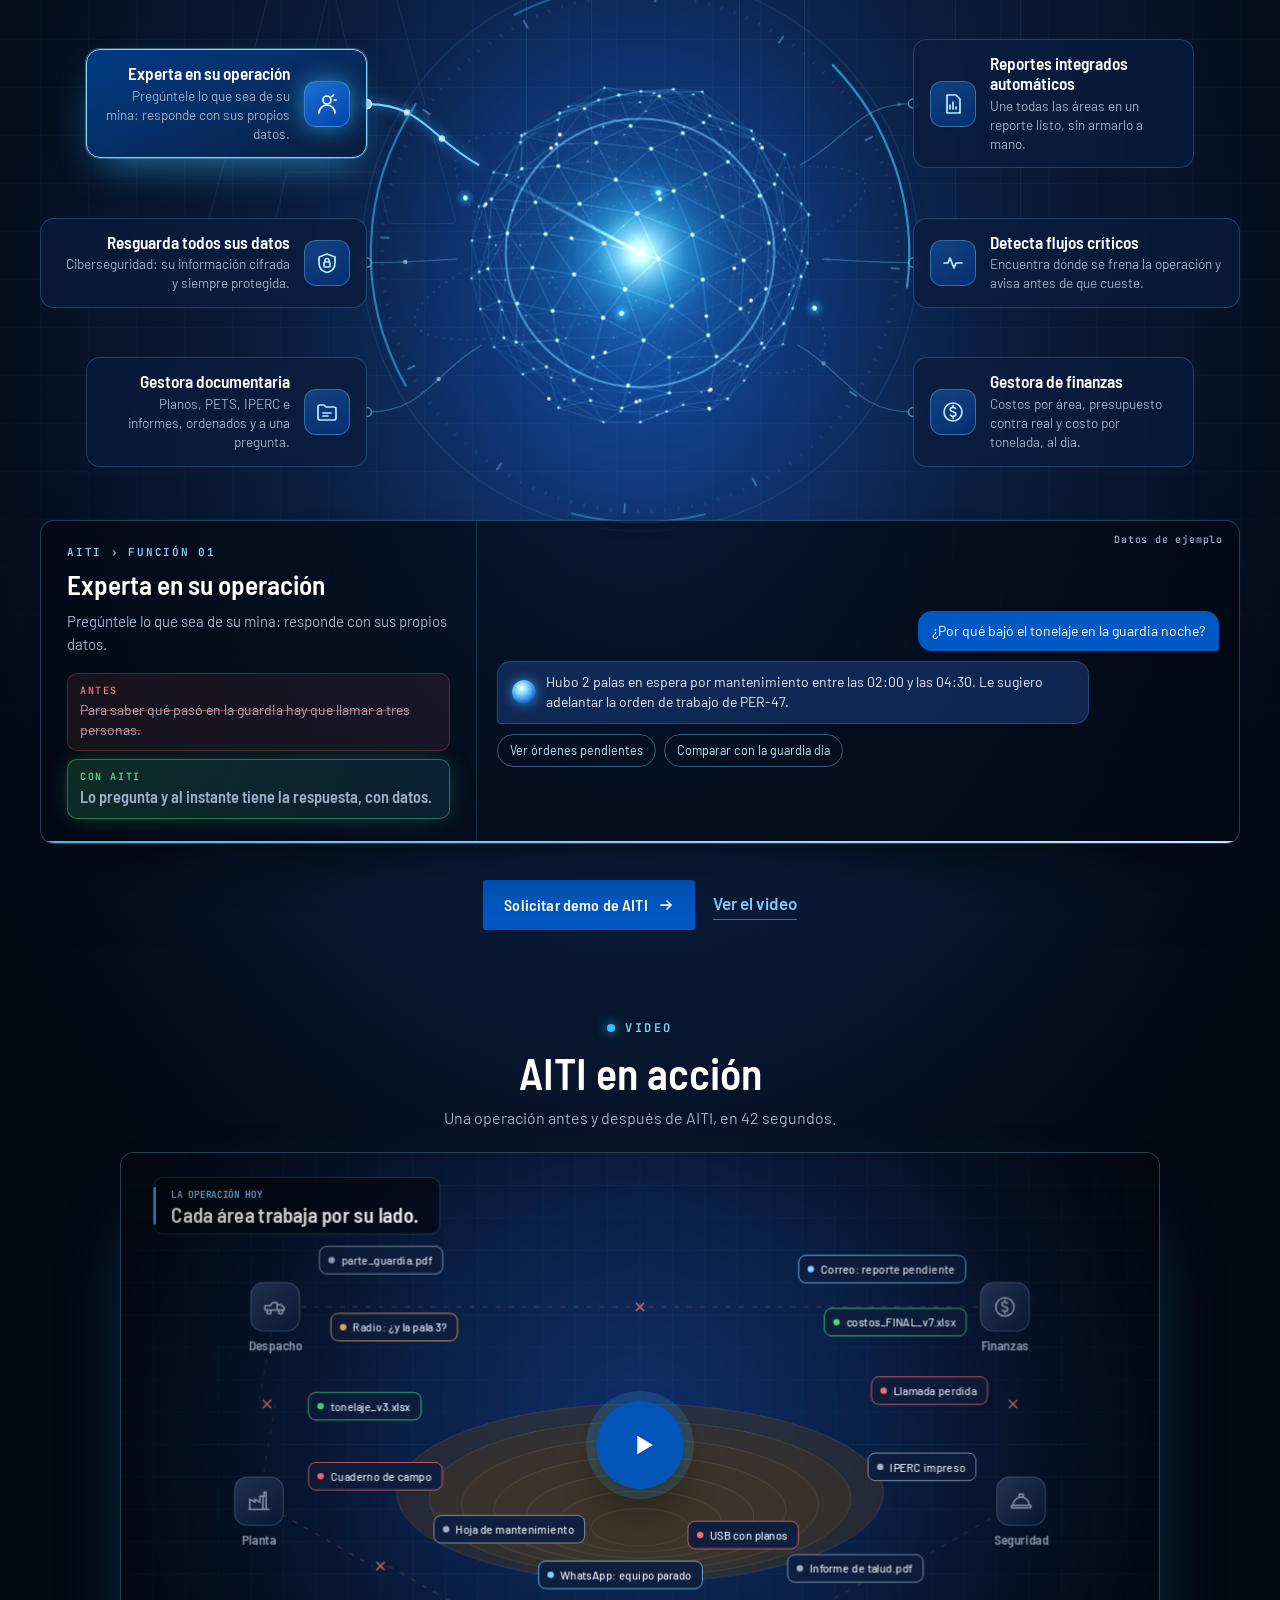
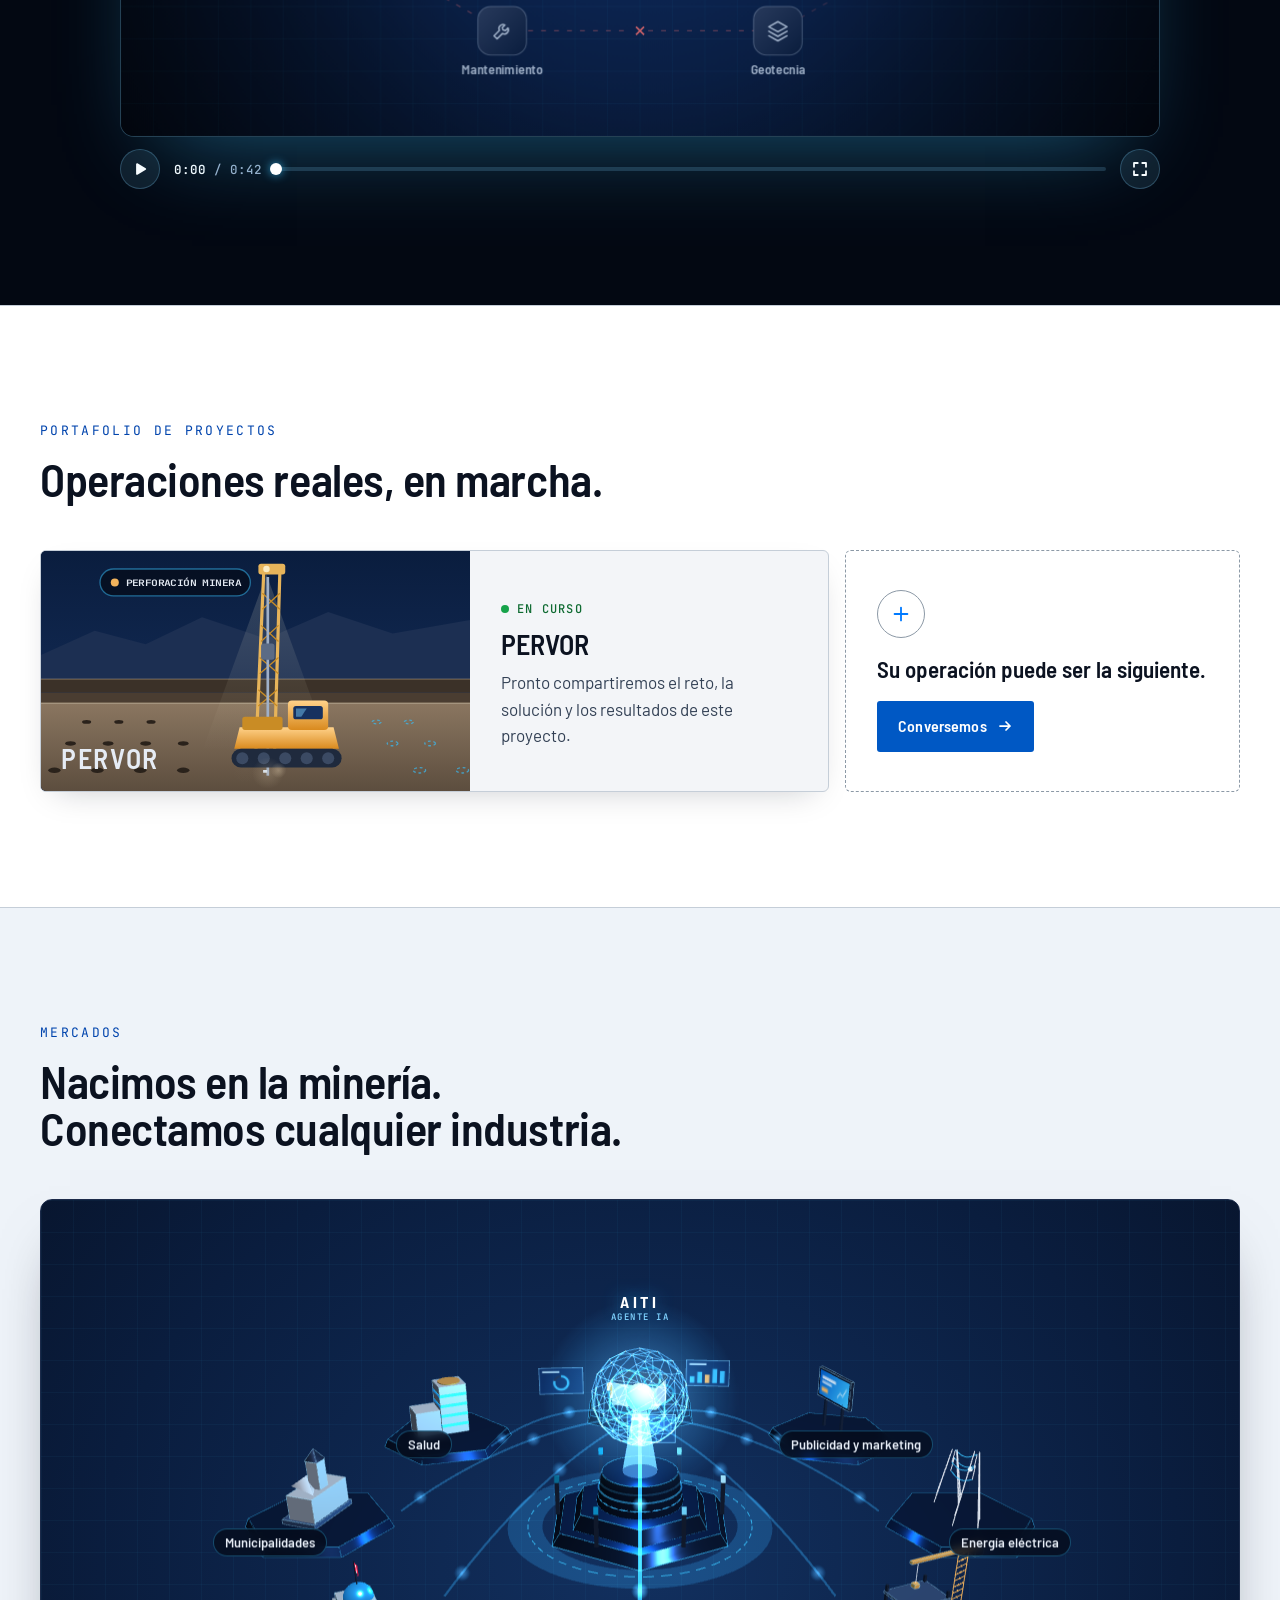
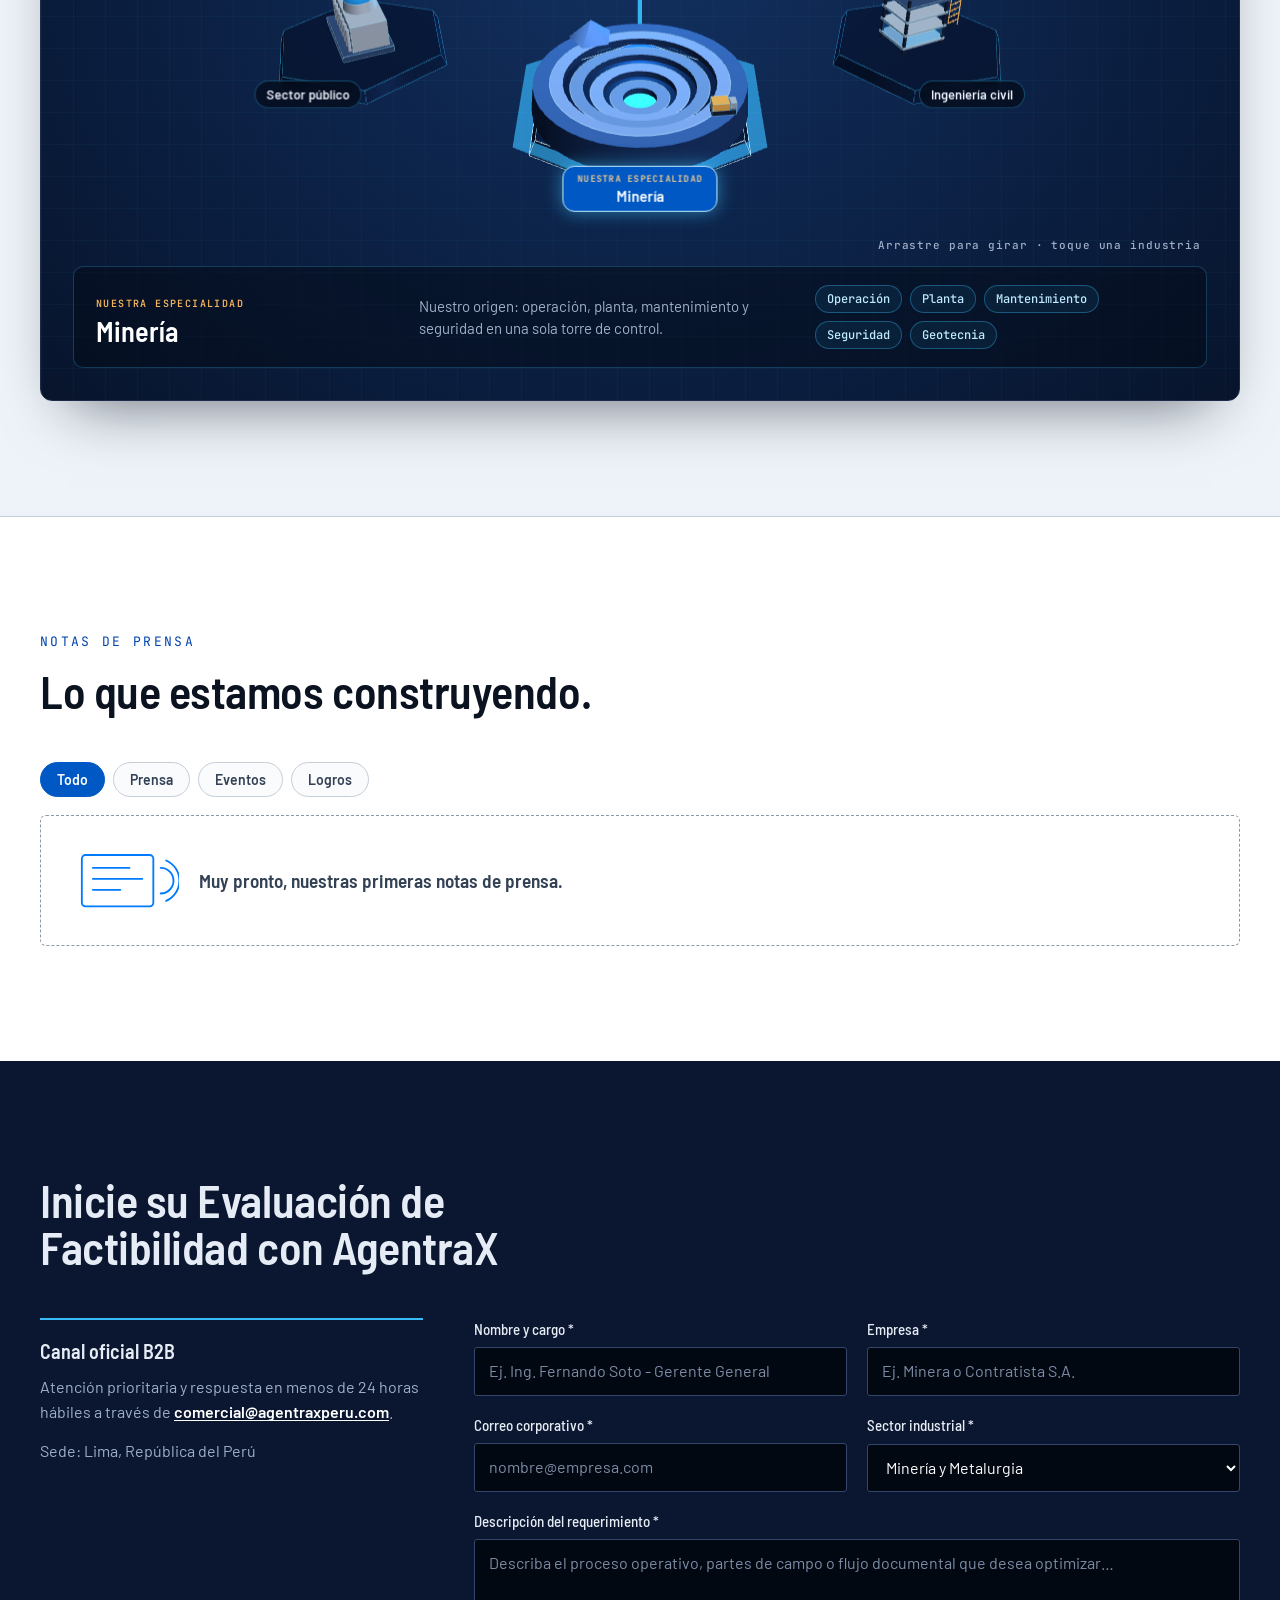
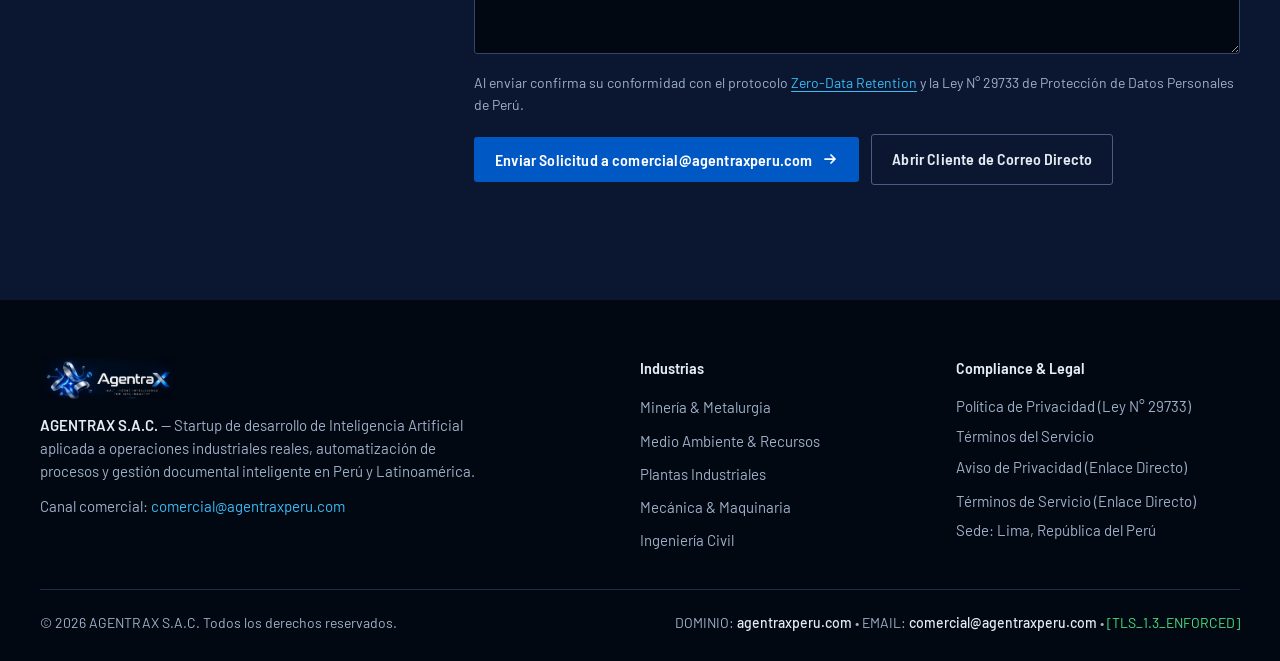
==== commit cec24e29: "portada: el riel de etapas se ve arrastrable y el arrastre no queda pegado - Punto al final del rell" ====
--- a/index.html
+++ b/index.html
@@ -178,8 +178,15 @@
     .rail li button { display: inherit; gap: inherit; align-items: inherit; min-height: 24px; padding: 2px 0; margin: 0; background: none; border: 0; font: inherit; color: inherit; text-align: left; cursor: pointer; touch-action: manipulation; }
     @media (hover: hover) { .rail li button:hover { color: #fff; } }
     .rail__ctl { display: flex; align-items: center; gap: 12px; }
-    .rail__track { flex: 1; min-width: 0; height: 24px; display: flex; align-items: center; cursor: pointer; touch-action: pan-y; }
-    .rail__track .rail__bar { flex: 1; }
+    .rail__track { position: relative; flex: 1; min-width: 0; height: 24px; display: flex; align-items: center; cursor: grab; touch-action: pan-y; }
+    .rail__track.is-seeking { cursor: grabbing; }
+    .rail__track .rail__bar { flex: 1; transition: transform 150ms ease; }
+    /* Indicio de que el riel se arrastra: un punto al final del relleno, que crece al pasar el cursor, al enfocar o al arrastrar */
+    .rail__knob { position: absolute; inset: 0; pointer-events: none; transform: translateX(2%); transition: transform 120ms linear; }
+    .rail__knob::before { content: ""; position: absolute; left: -4px; top: 50%; width: 8px; height: 8px; margin-top: -4px; border-radius: 50%; background: var(--cyan); box-shadow: 0 0 0 3px rgba(56, 189, 248, 0.18); transition: transform 150ms var(--ease-out); }
+    .rail__track:focus-visible .rail__knob::before, .rail__track.is-seeking .rail__knob::before { transform: scale(1.4); }
+    .rail__track:focus-visible .rail__bar, .rail__track.is-seeking .rail__bar { transform: scaleY(1.5); }
+    @media (hover: hover) { .rail__track:hover .rail__knob::before { transform: scale(1.4); } .rail__track:hover .rail__bar { transform: scaleY(1.5); } }
     .rail__play { flex: none; width: 24px; height: 24px; display: grid; place-items: center; padding: 0; background: none; border: 1px solid rgba(159, 176, 200, 0.35); border-radius: 50%; color: var(--on-navy-2); cursor: pointer; touch-action: manipulation; transition: color 150ms ease, border-color 150ms ease; }
     .rail__play[hidden] { display: none; }
     .rail__play svg { width: 9px; height: 9px; fill: currentColor; }
@@ -256,6 +263,7 @@
 
     @media (prefers-reduced-motion: reduce) {
       .intro__hint { display: none; }
+      .rail__bar i, .rail__bar, .rail__knob, .rail__knob::before { transition: none; }
     }
     @media (max-width: 900px) {
       /* Bajo el reloj 24/7 (76 px de alto desde 18 px): la etapa visible es un botón y no debe quedar tapada */
@@ -1681,7 +1689,7 @@
             <li data-k="2"><button type="button" data-seek="2"><b>03</b>Una sola torre de control</button></li>
           </ol>
           <div class="rail__ctl">
-            <div class="rail__track" id="rail-track" role="slider" tabindex="0" aria-label="Avance de la conexión de áreas" aria-valuemin="0" aria-valuemax="100" aria-valuenow="0"><div class="rail__bar"><i id="rail-fill"></i></div></div>
+            <div class="rail__track" id="rail-track" role="slider" tabindex="0" aria-label="Avance de la conexión de áreas" aria-valuemin="0" aria-valuemax="100" aria-valuenow="0"><div class="rail__bar"><i id="rail-fill"></i></div><span class="rail__knob" id="rail-knob" aria-hidden="true"></span></div>
             <button type="button" class="rail__play" id="rail-play" data-state="play" aria-label="Pausar el avance"><svg viewBox="0 0 10 10" aria-hidden="true"><path class="rail__pause" d="M2 1.5h2v7H2zM6 1.5h2v7H6z"/><path class="rail__go" d="M2.5 1.2 9 5l-6.5 3.8z"/></svg></button>
           </div>
           <p class="rail__note">Datos de ejemplo<span class="rail__drag"> · Arrastre para girar el mapa</span></p>
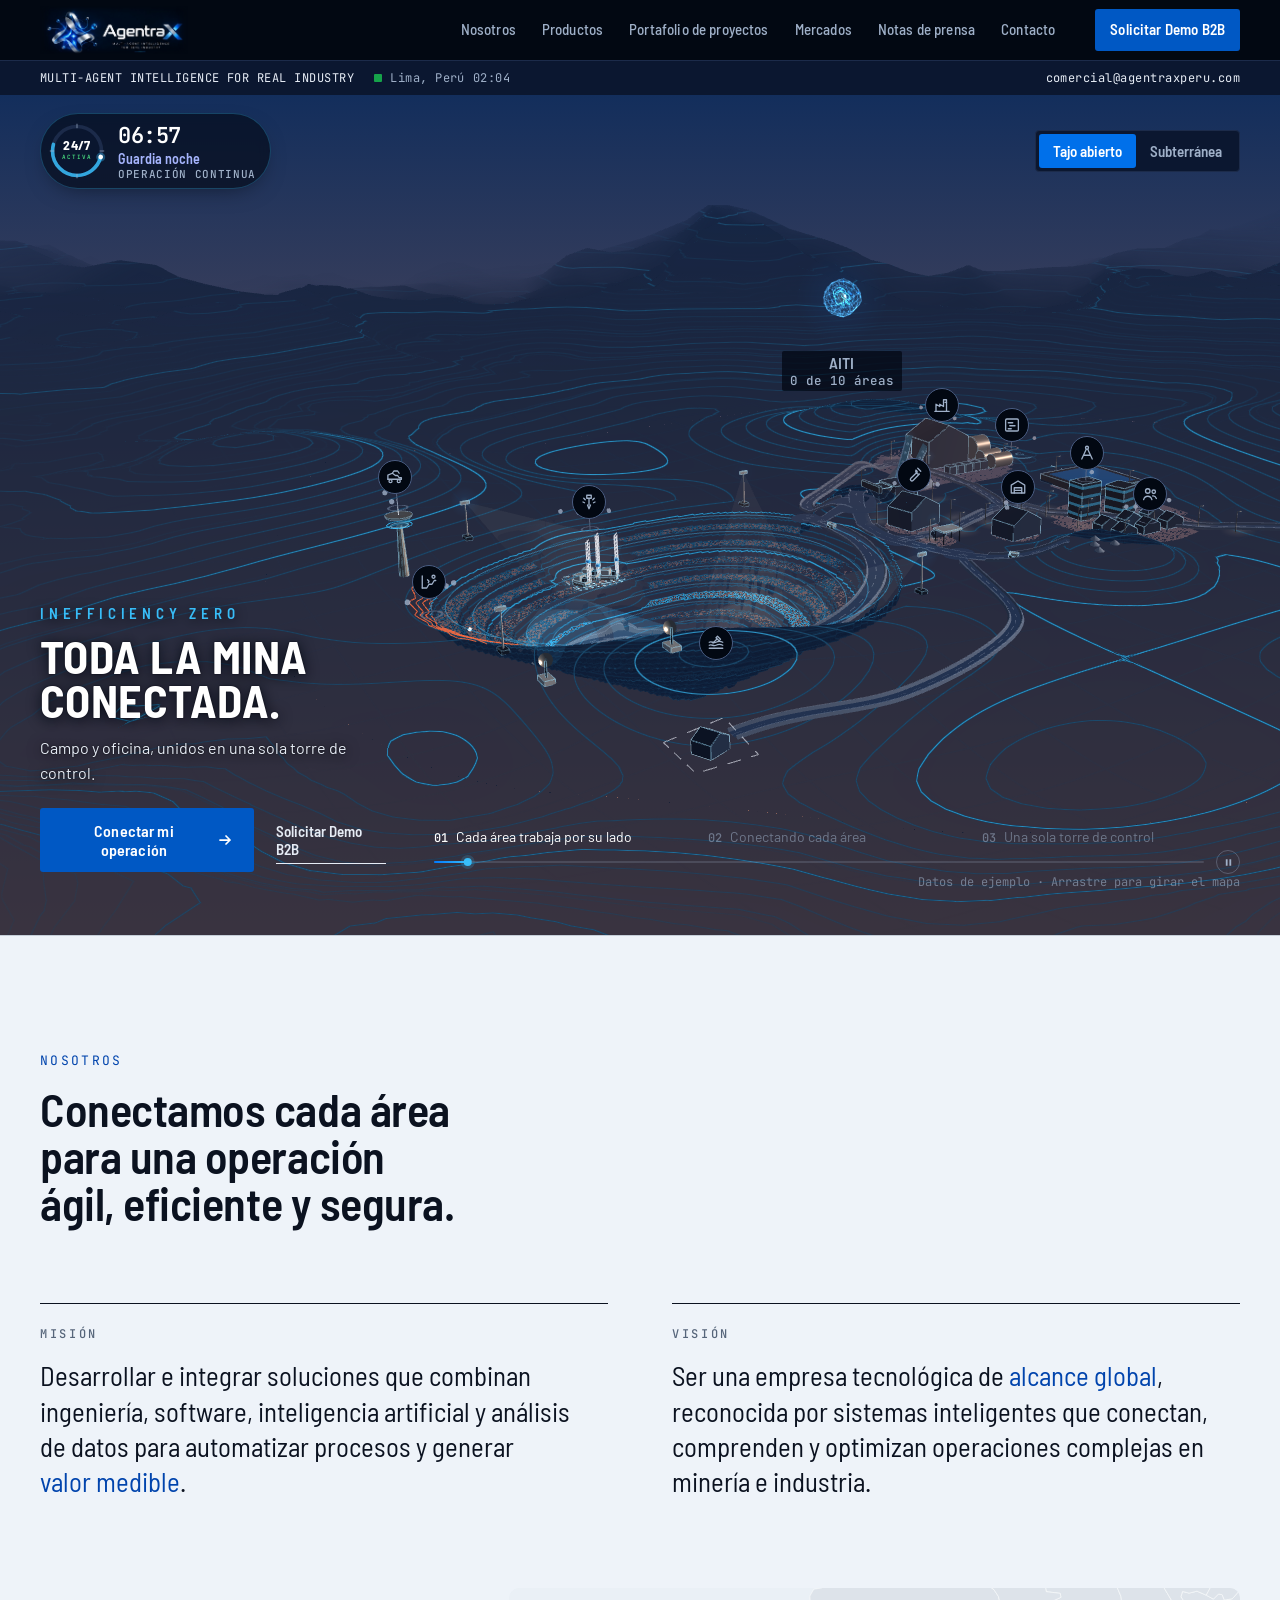
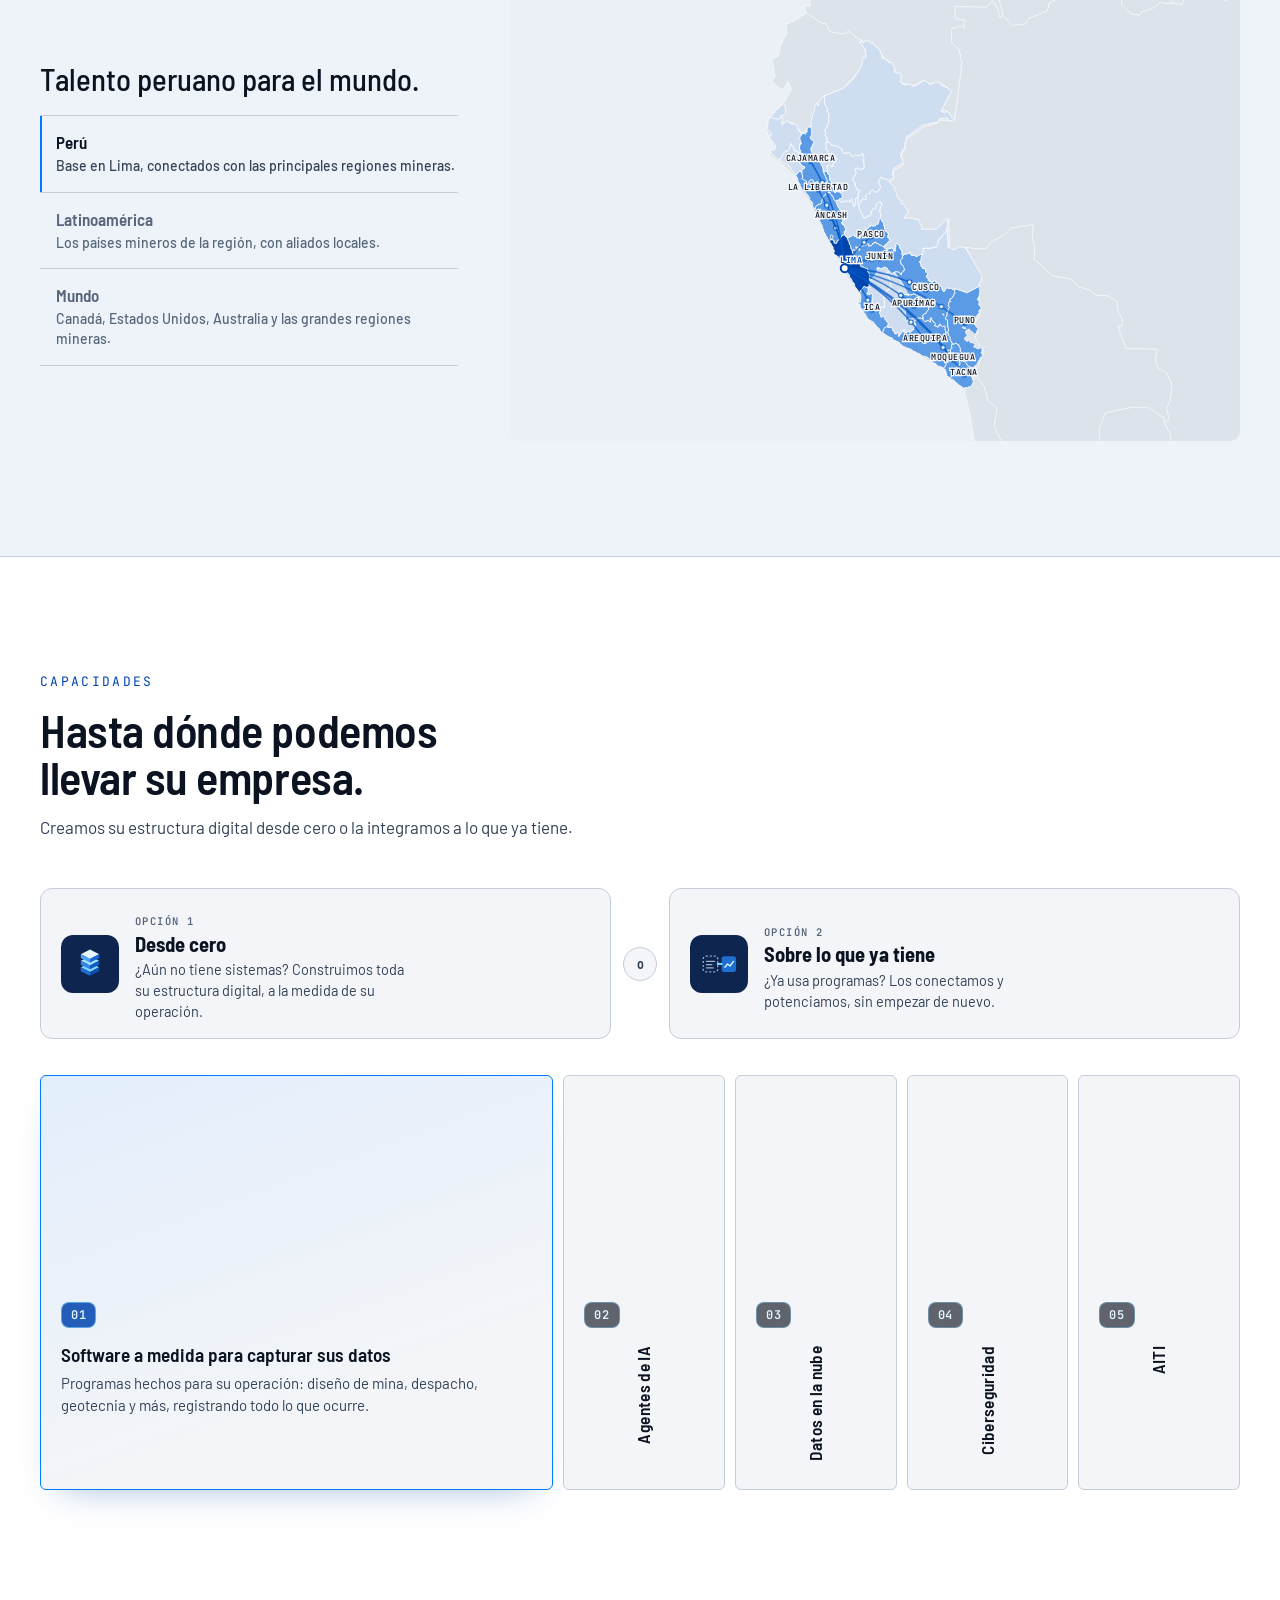
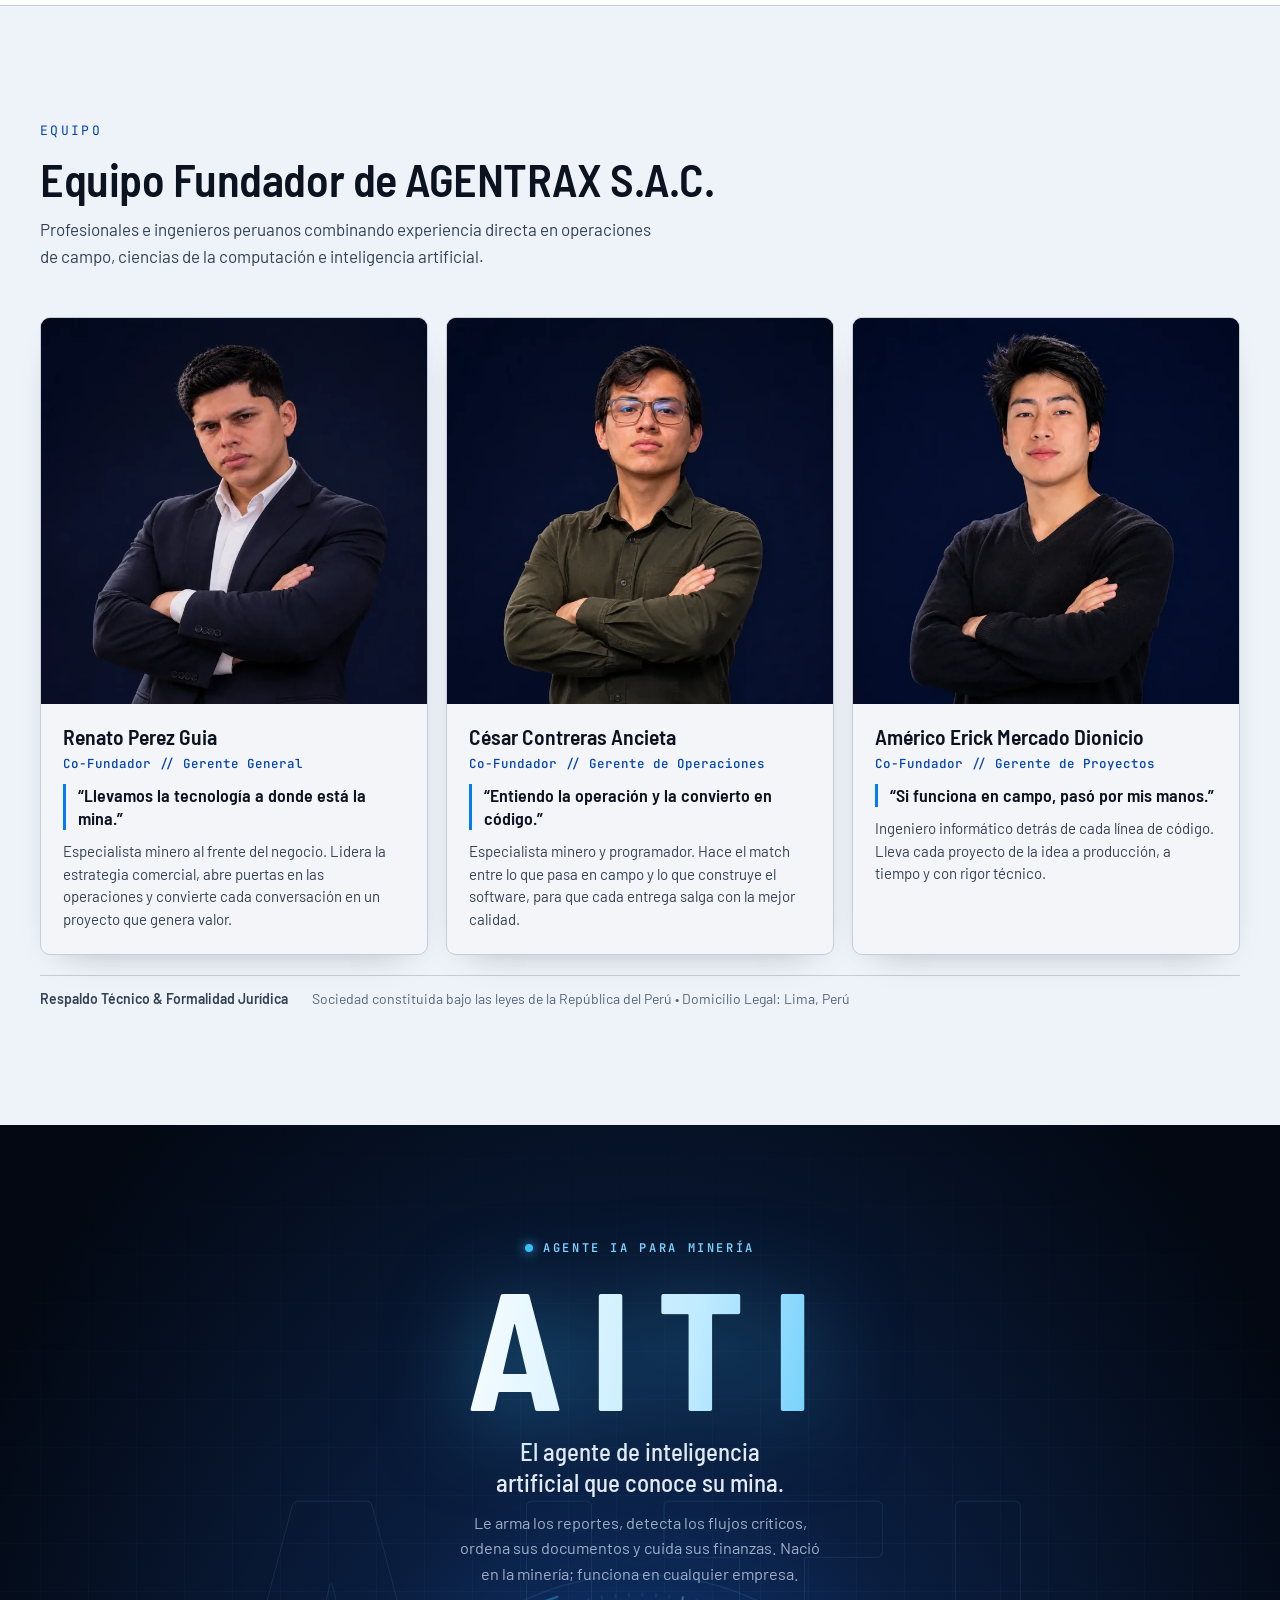
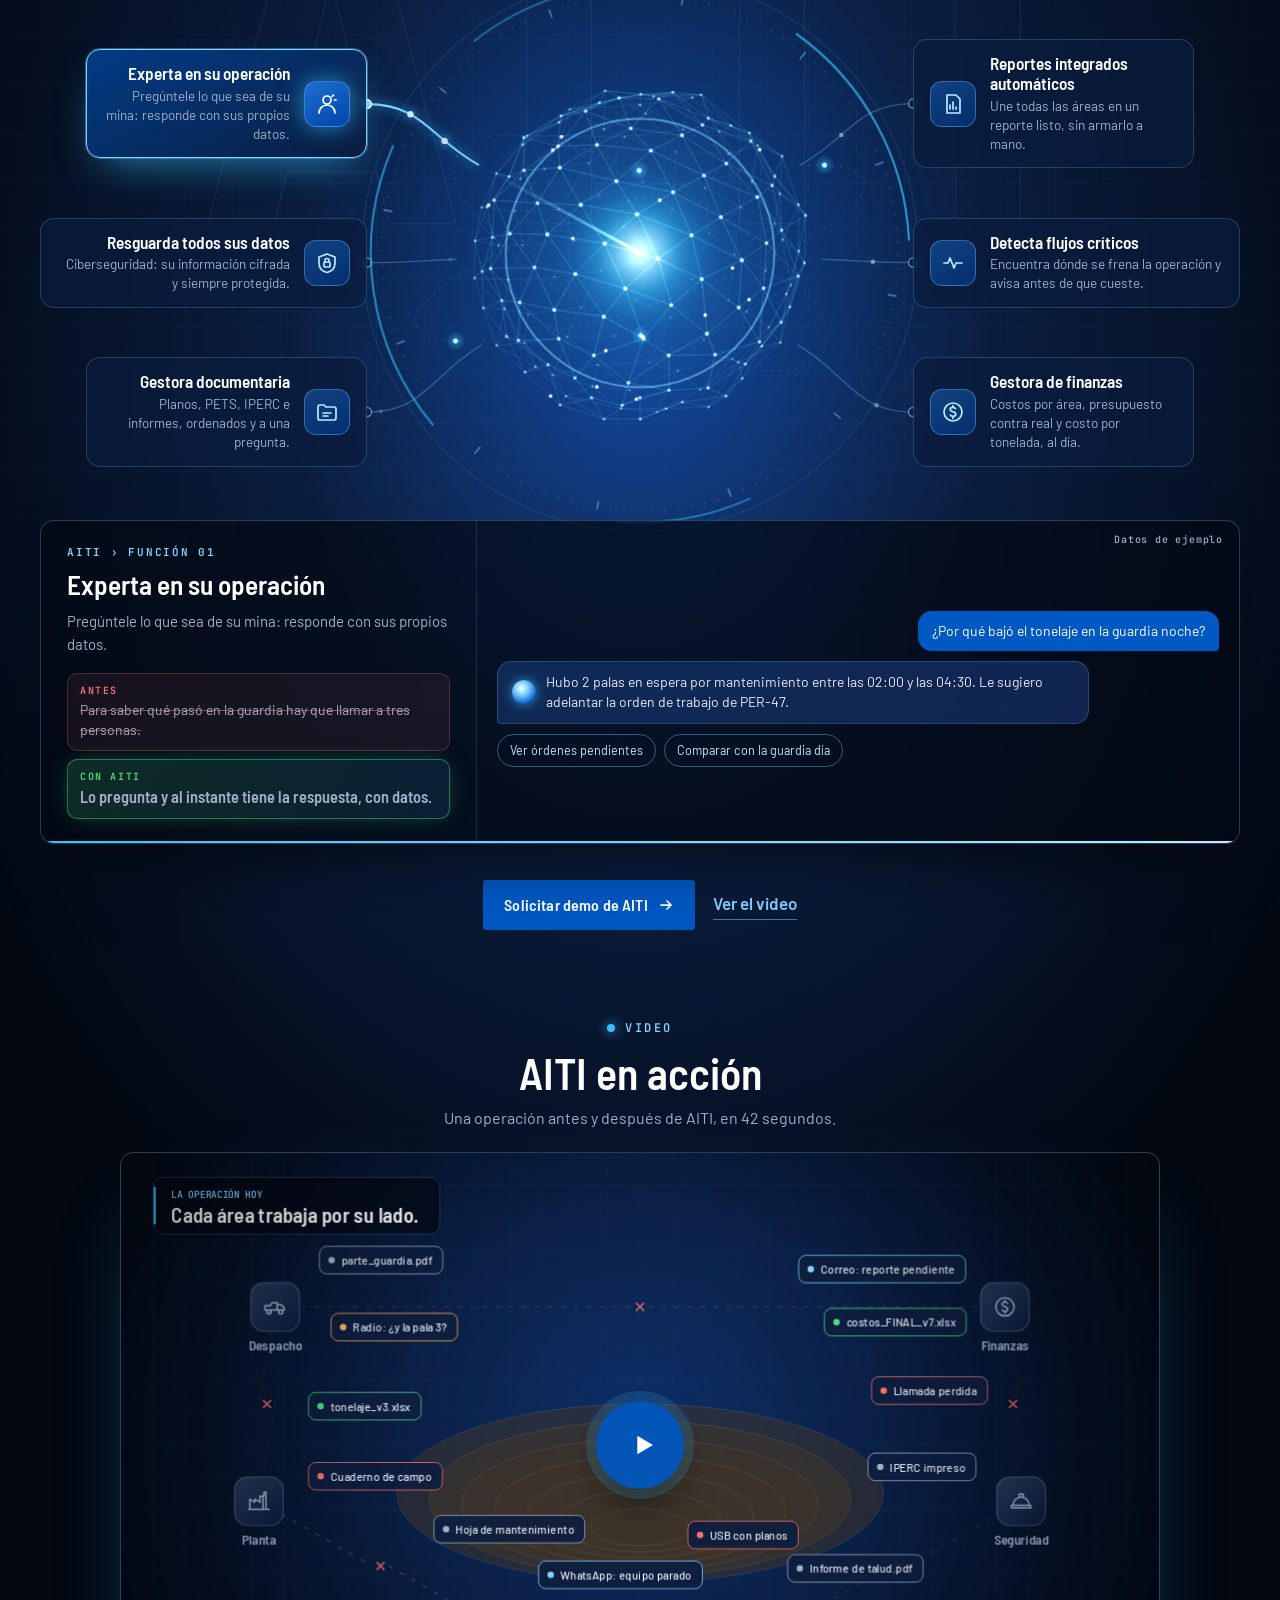
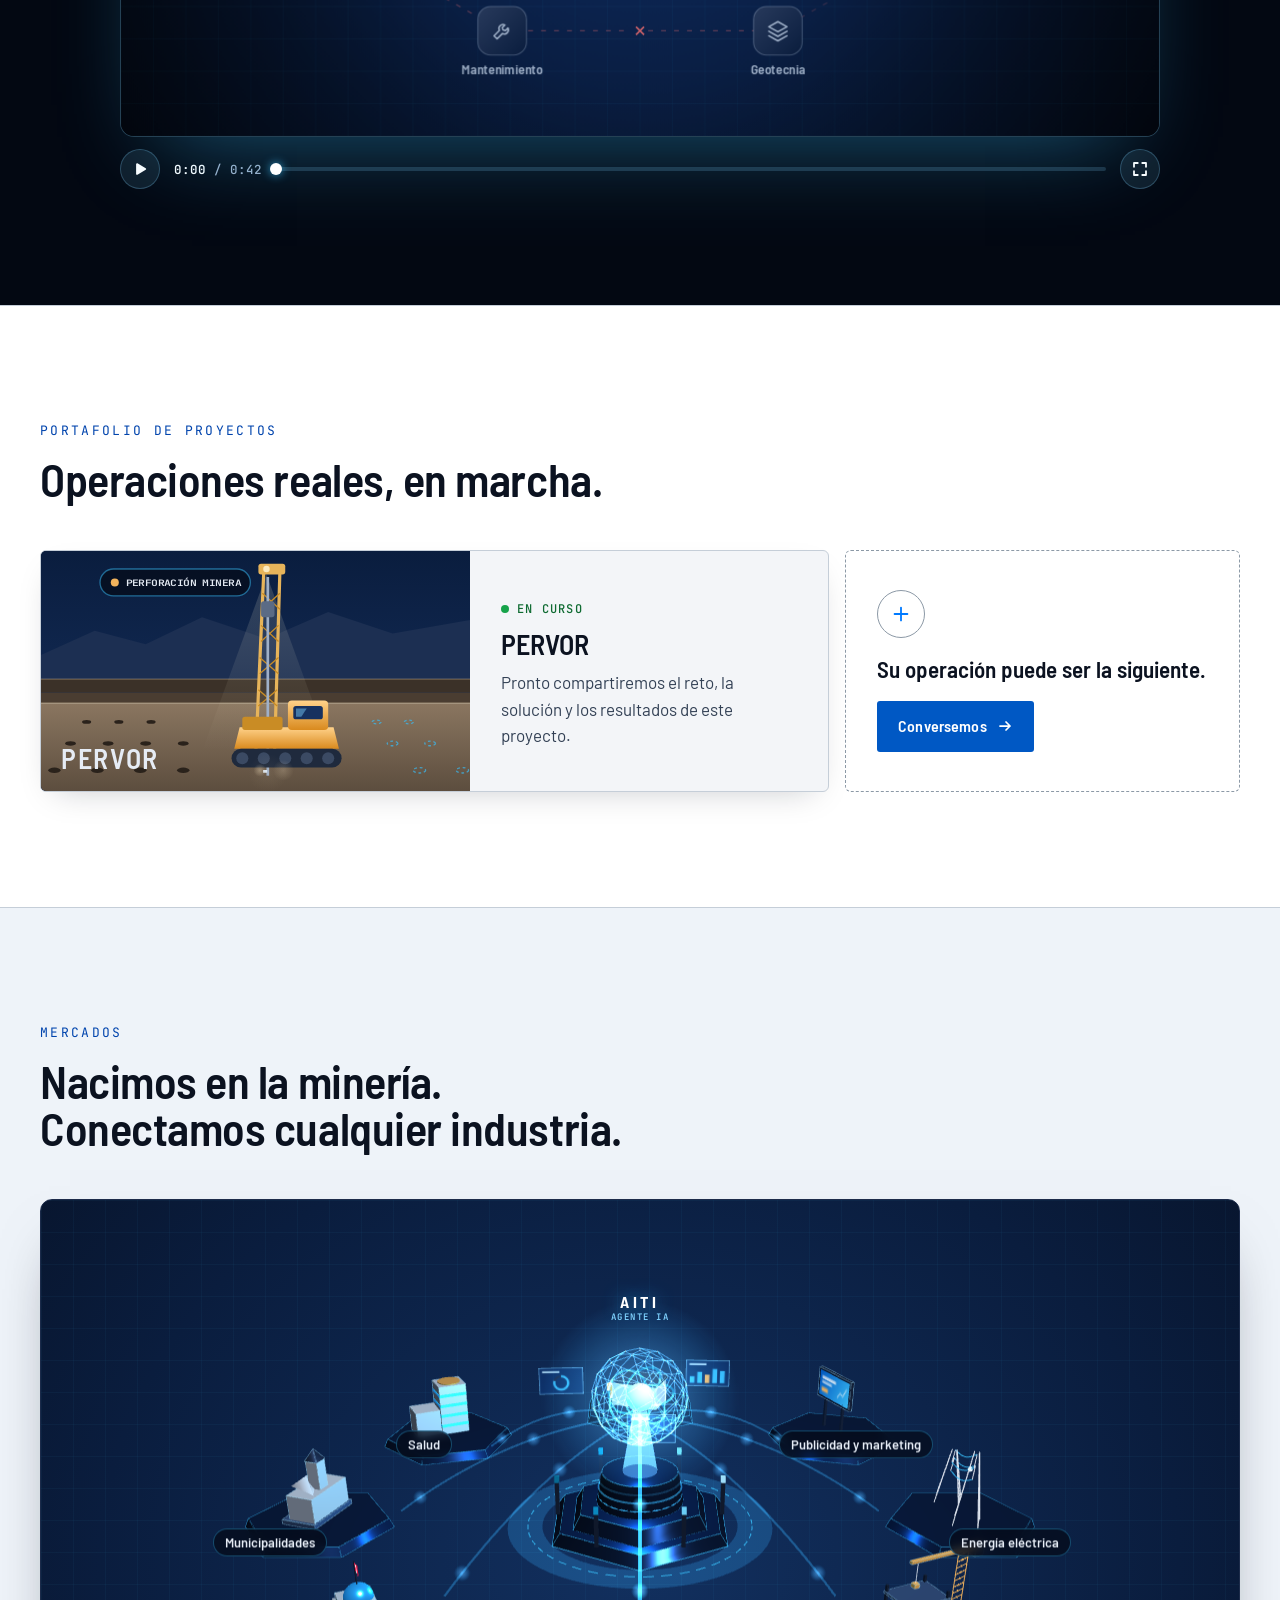
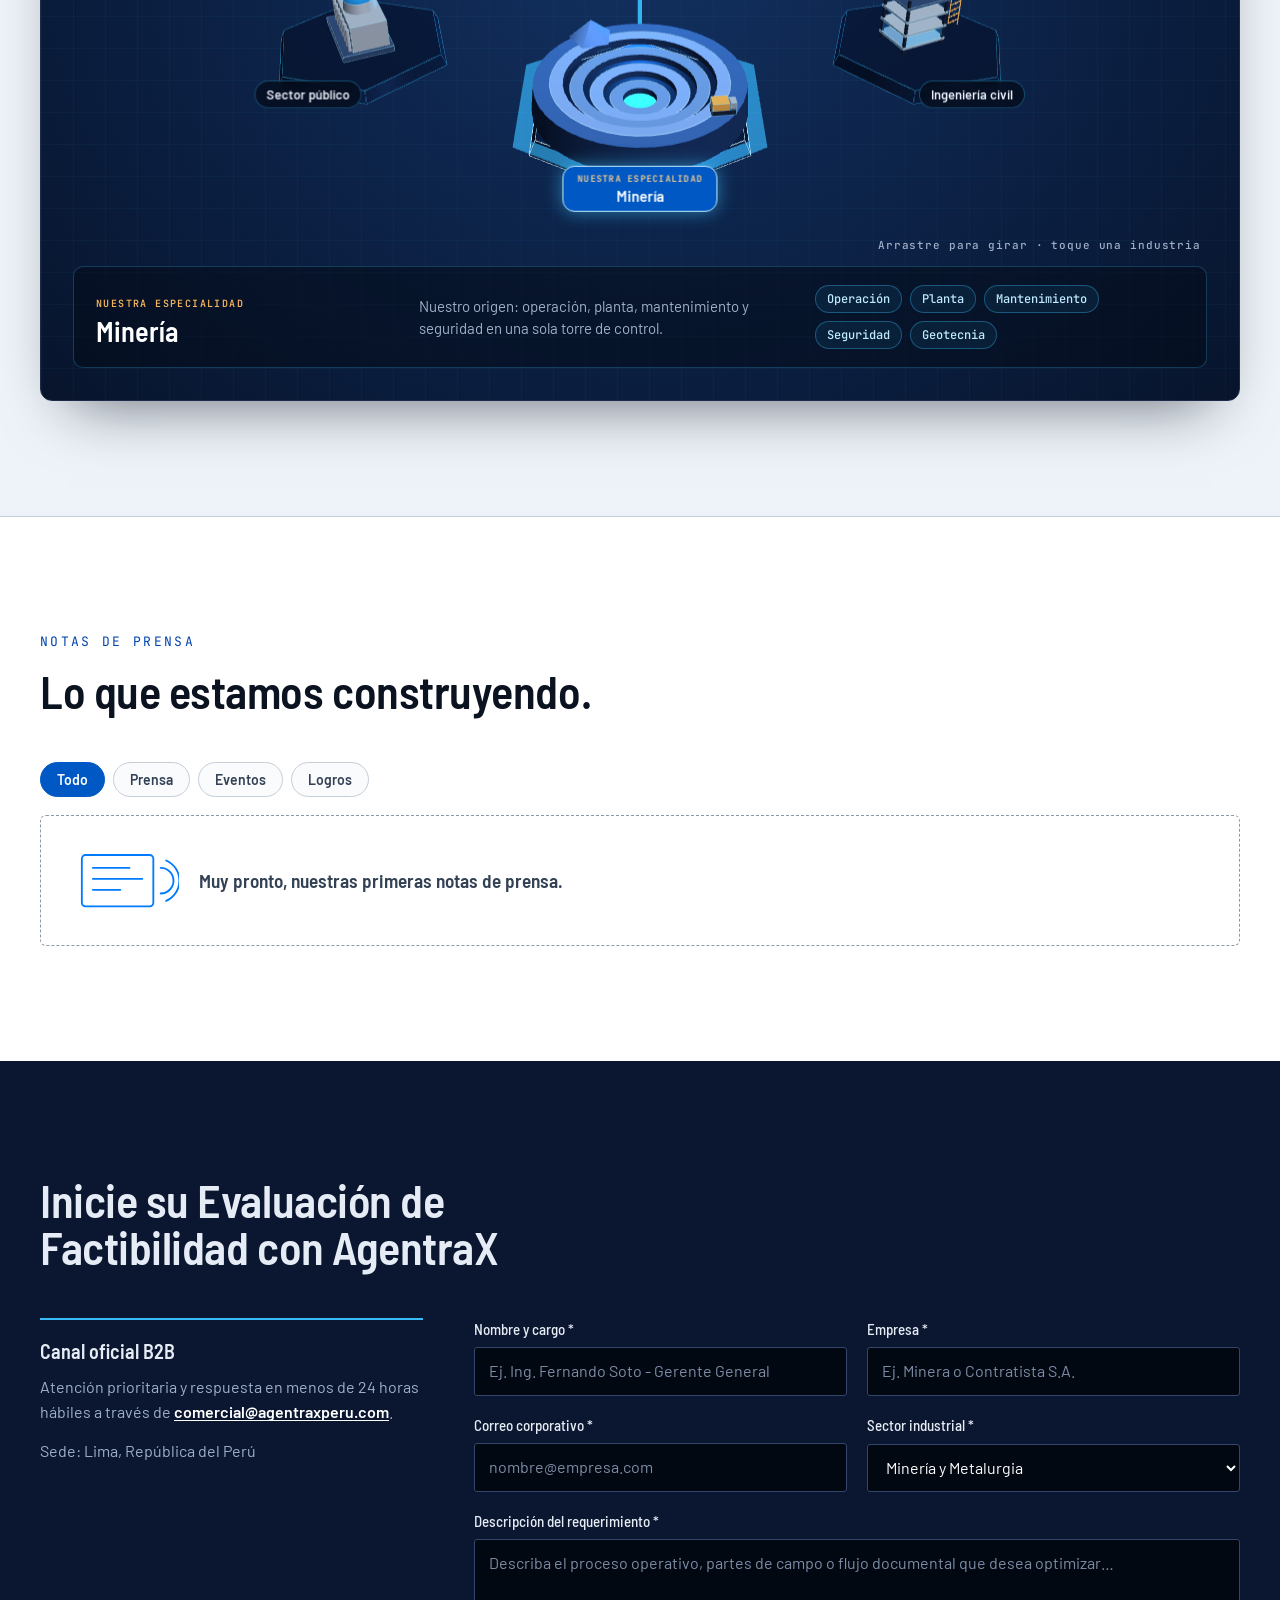
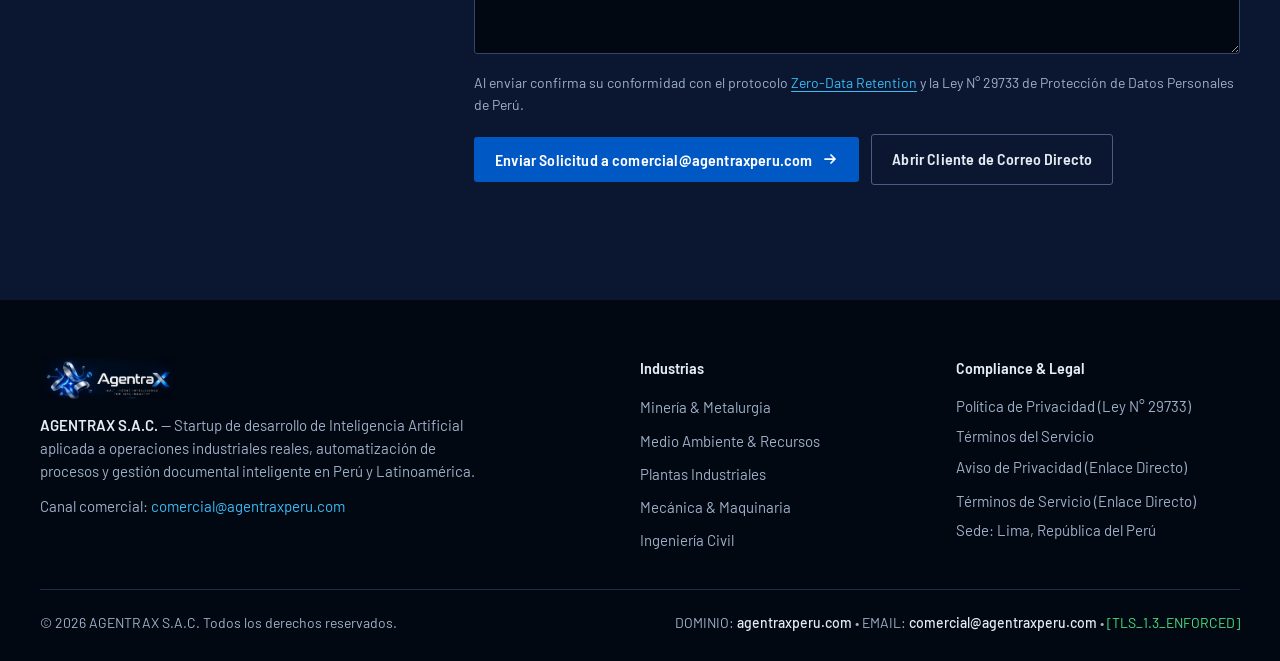
==== commit c3fa10d9: "favicon: recorte limpio del cuadro oscuro, cuadrado y en todos los tamaños tools/favicons.py detecta" ====
--- a/index.html
+++ b/index.html
@@ -21,9 +21,12 @@
   <meta property="og:image:height" content="630">
   <meta name="twitter:image" content="https://agentraxperu.com/og-agentrax.jpg">
 
-  <link rel="icon" href="brand-app-icon.png" type="image/png">
+  <link rel="icon" href="favicon.ico" sizes="48x48">
+  <link rel="icon" href="favicon-32.png" sizes="32x32" type="image/png">
+  <link rel="icon" href="favicon-192.png" sizes="192x192" type="image/png">
+  <link rel="apple-touch-icon" href="apple-touch-icon.png">
   <script type="application/ld+json">
-  {"@context": "https://schema.org", "@type": "Organization", "name": "AgentraX", "legalName": "AGENTRAX S.A.C.", "url": "https://agentraxperu.com/", "logo": "https://agentraxperu.com/brand-app-icon.png", "email": "comercial@agentraxperu.com", "address": {"@type": "PostalAddress", "addressLocality": "Lima", "addressCountry": "PE"}}
+  {"@context": "https://schema.org", "@type": "Organization", "name": "AgentraX", "legalName": "AGENTRAX S.A.C.", "url": "https://agentraxperu.com/", "logo": "https://agentraxperu.com/icon-512.png", "email": "comercial@agentraxperu.com", "address": {"@type": "PostalAddress", "addressLocality": "Lima", "addressCountry": "PE"}}
   </script>
 
   <link rel="preconnect" href="https://fonts.googleapis.com">
